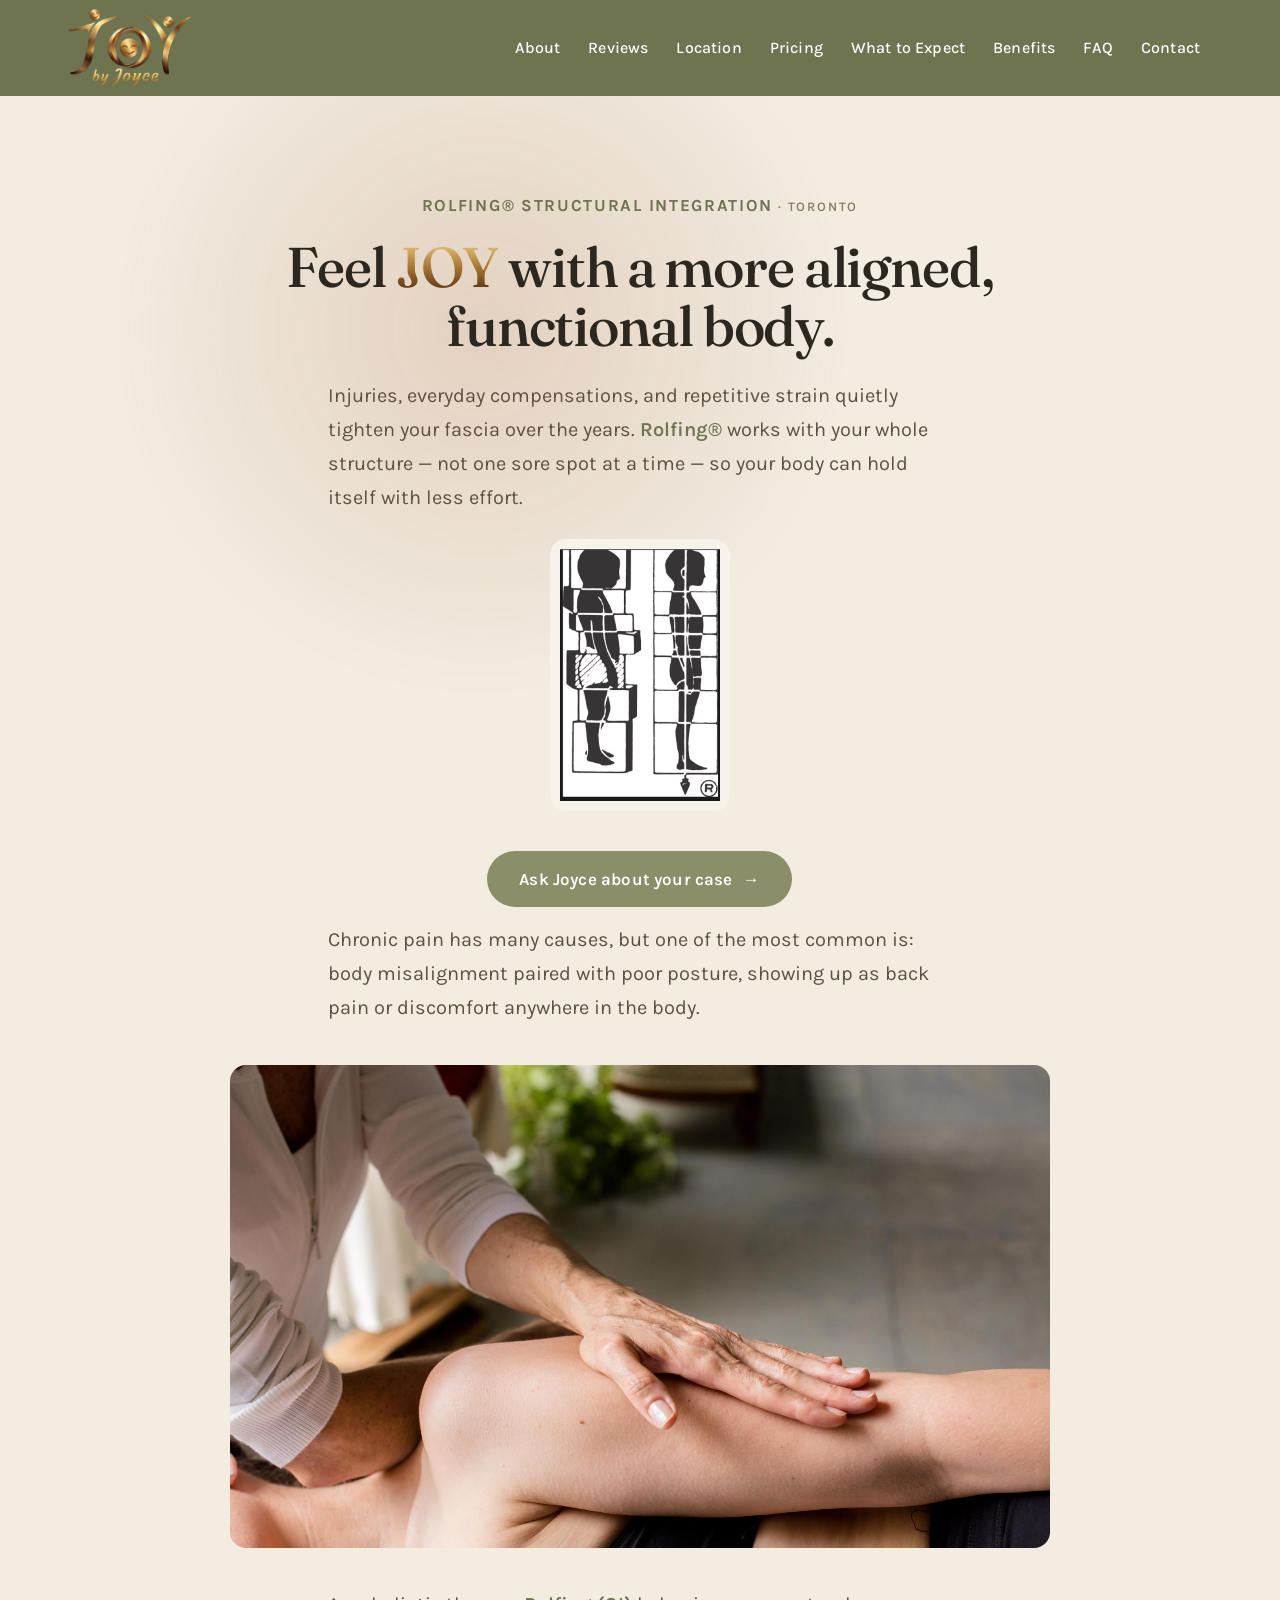
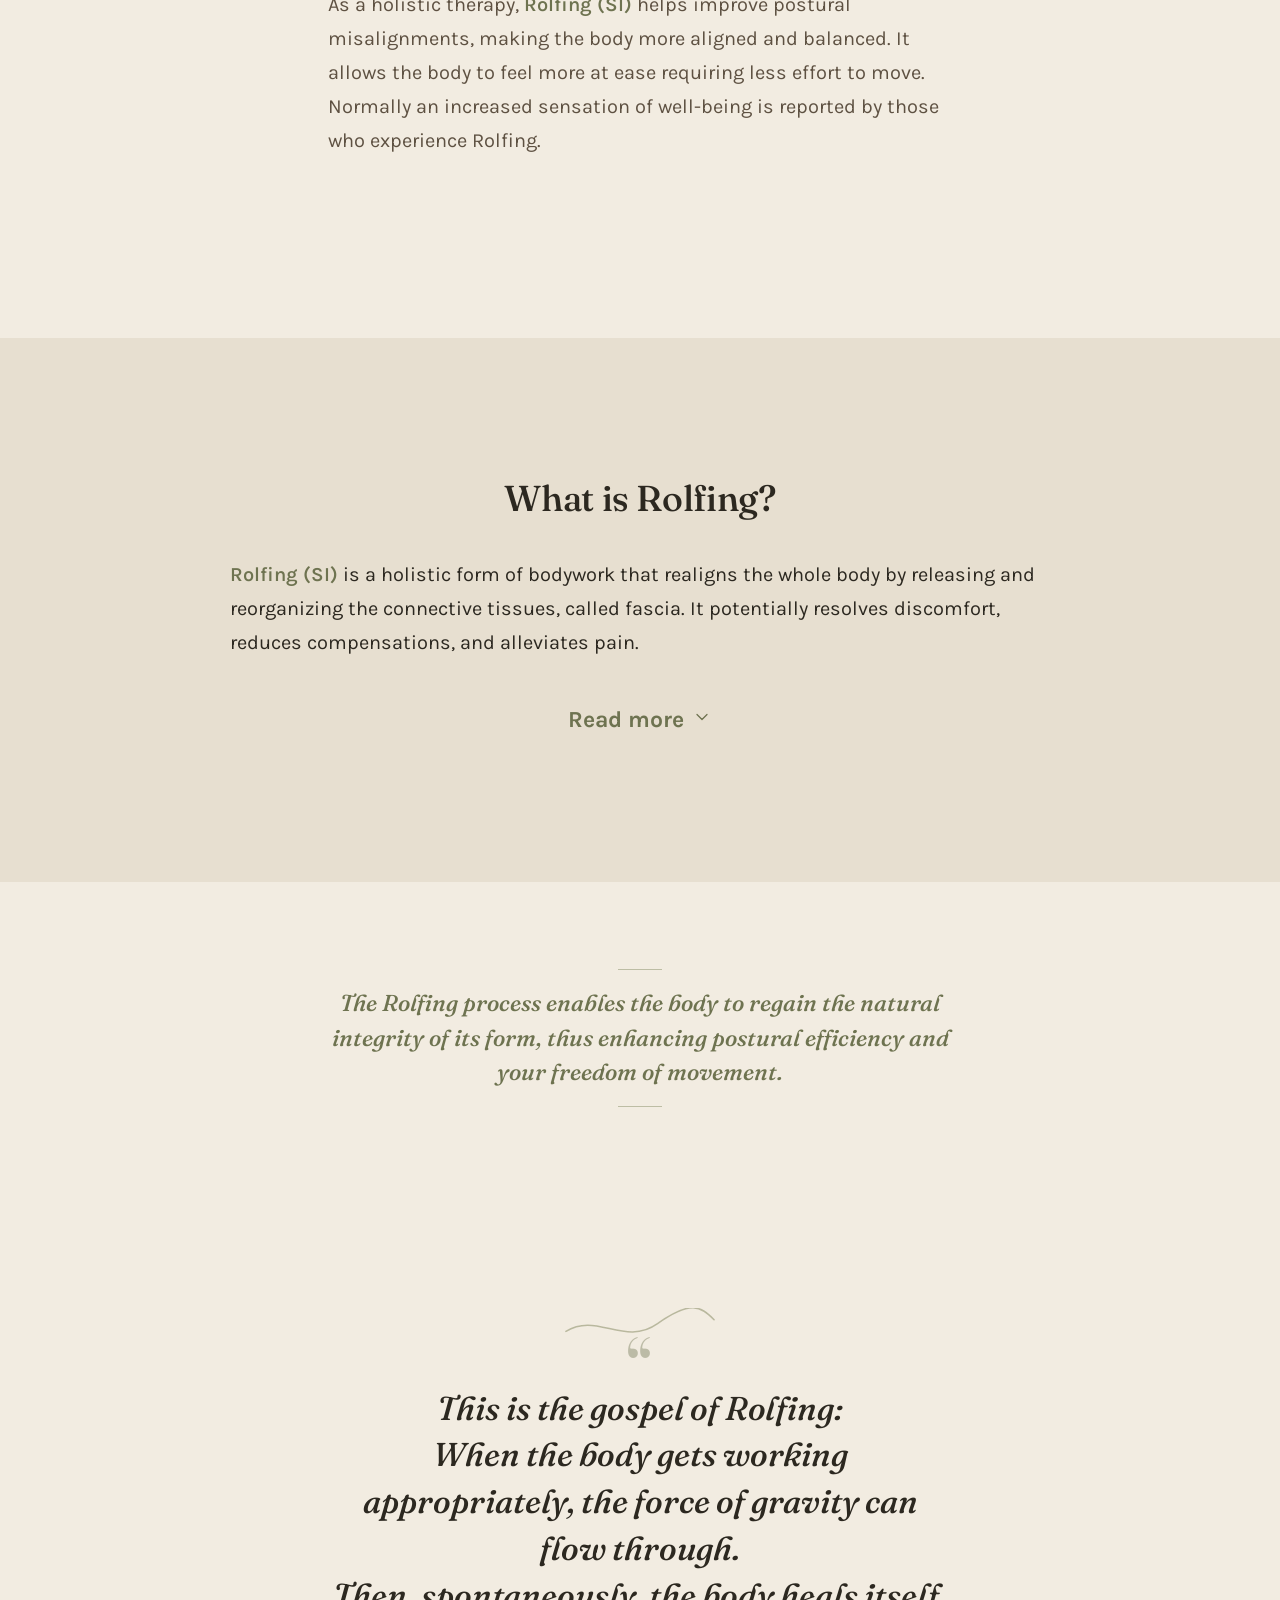
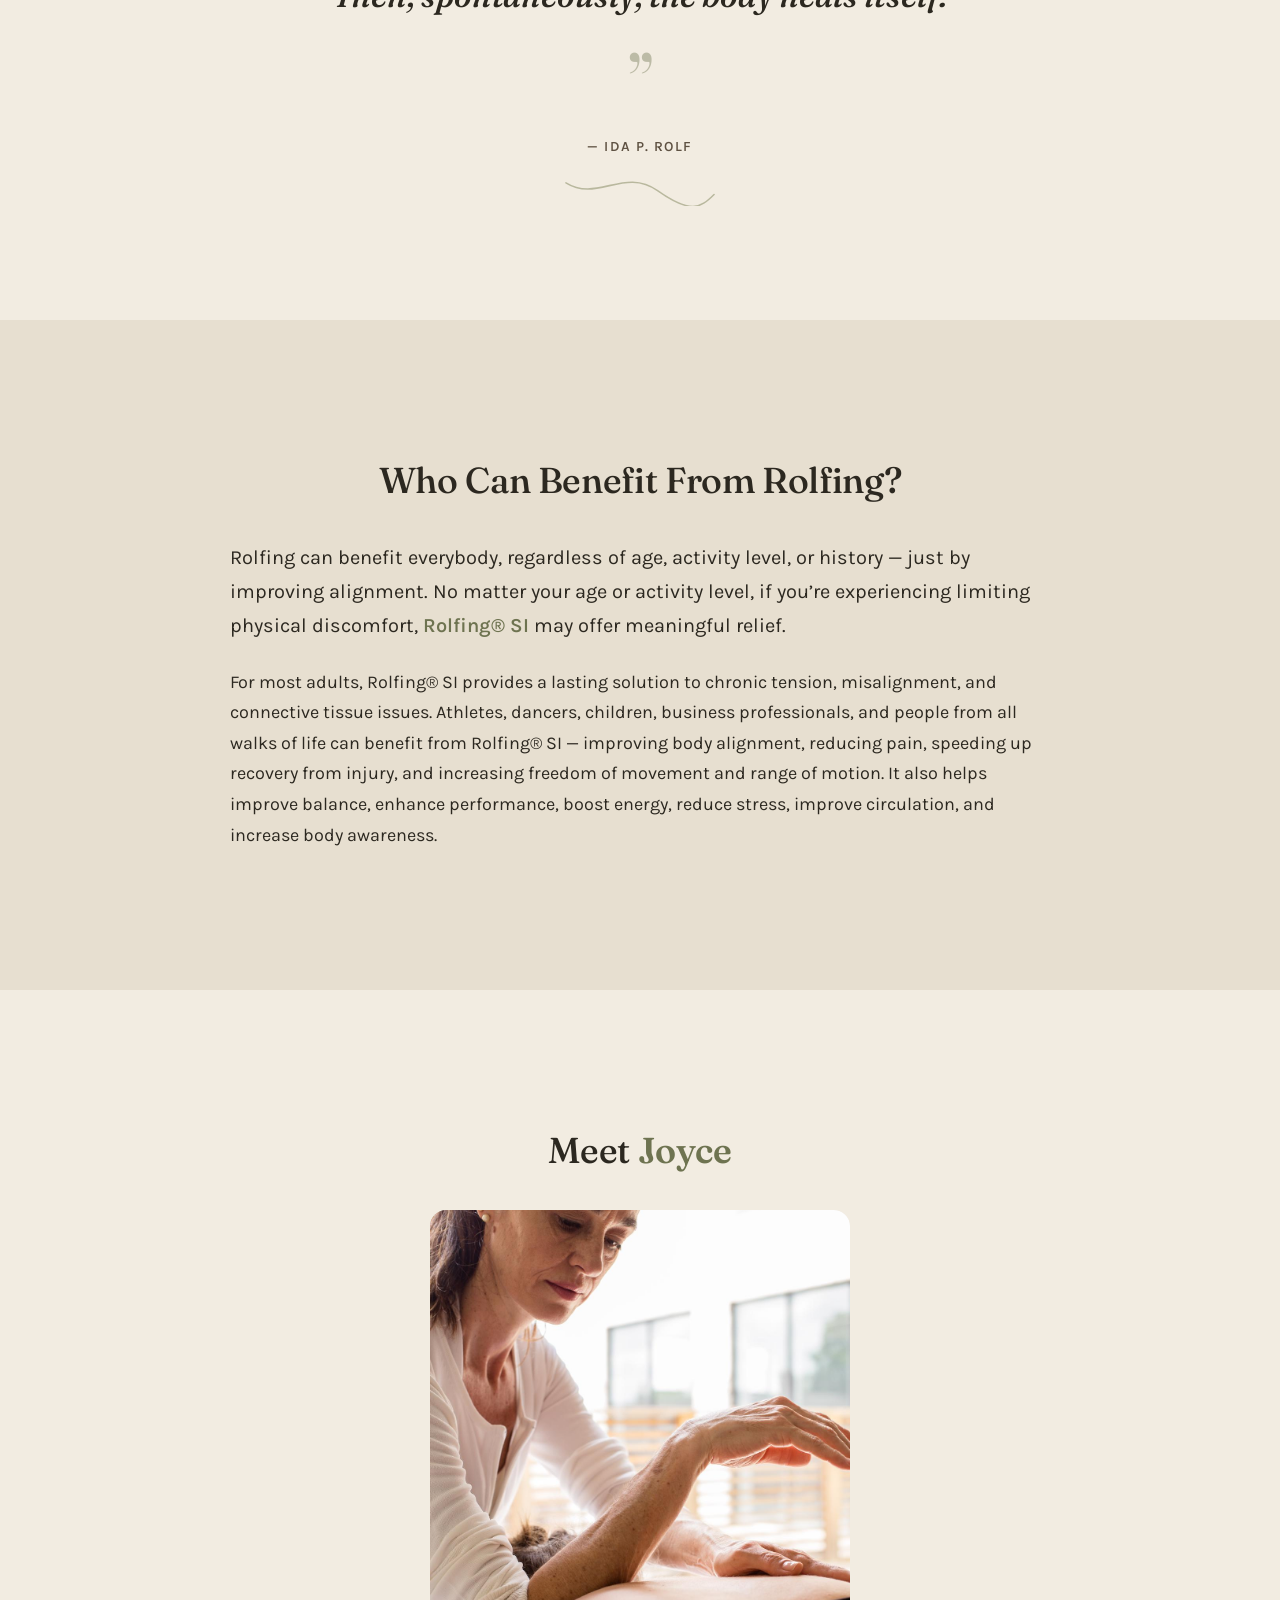
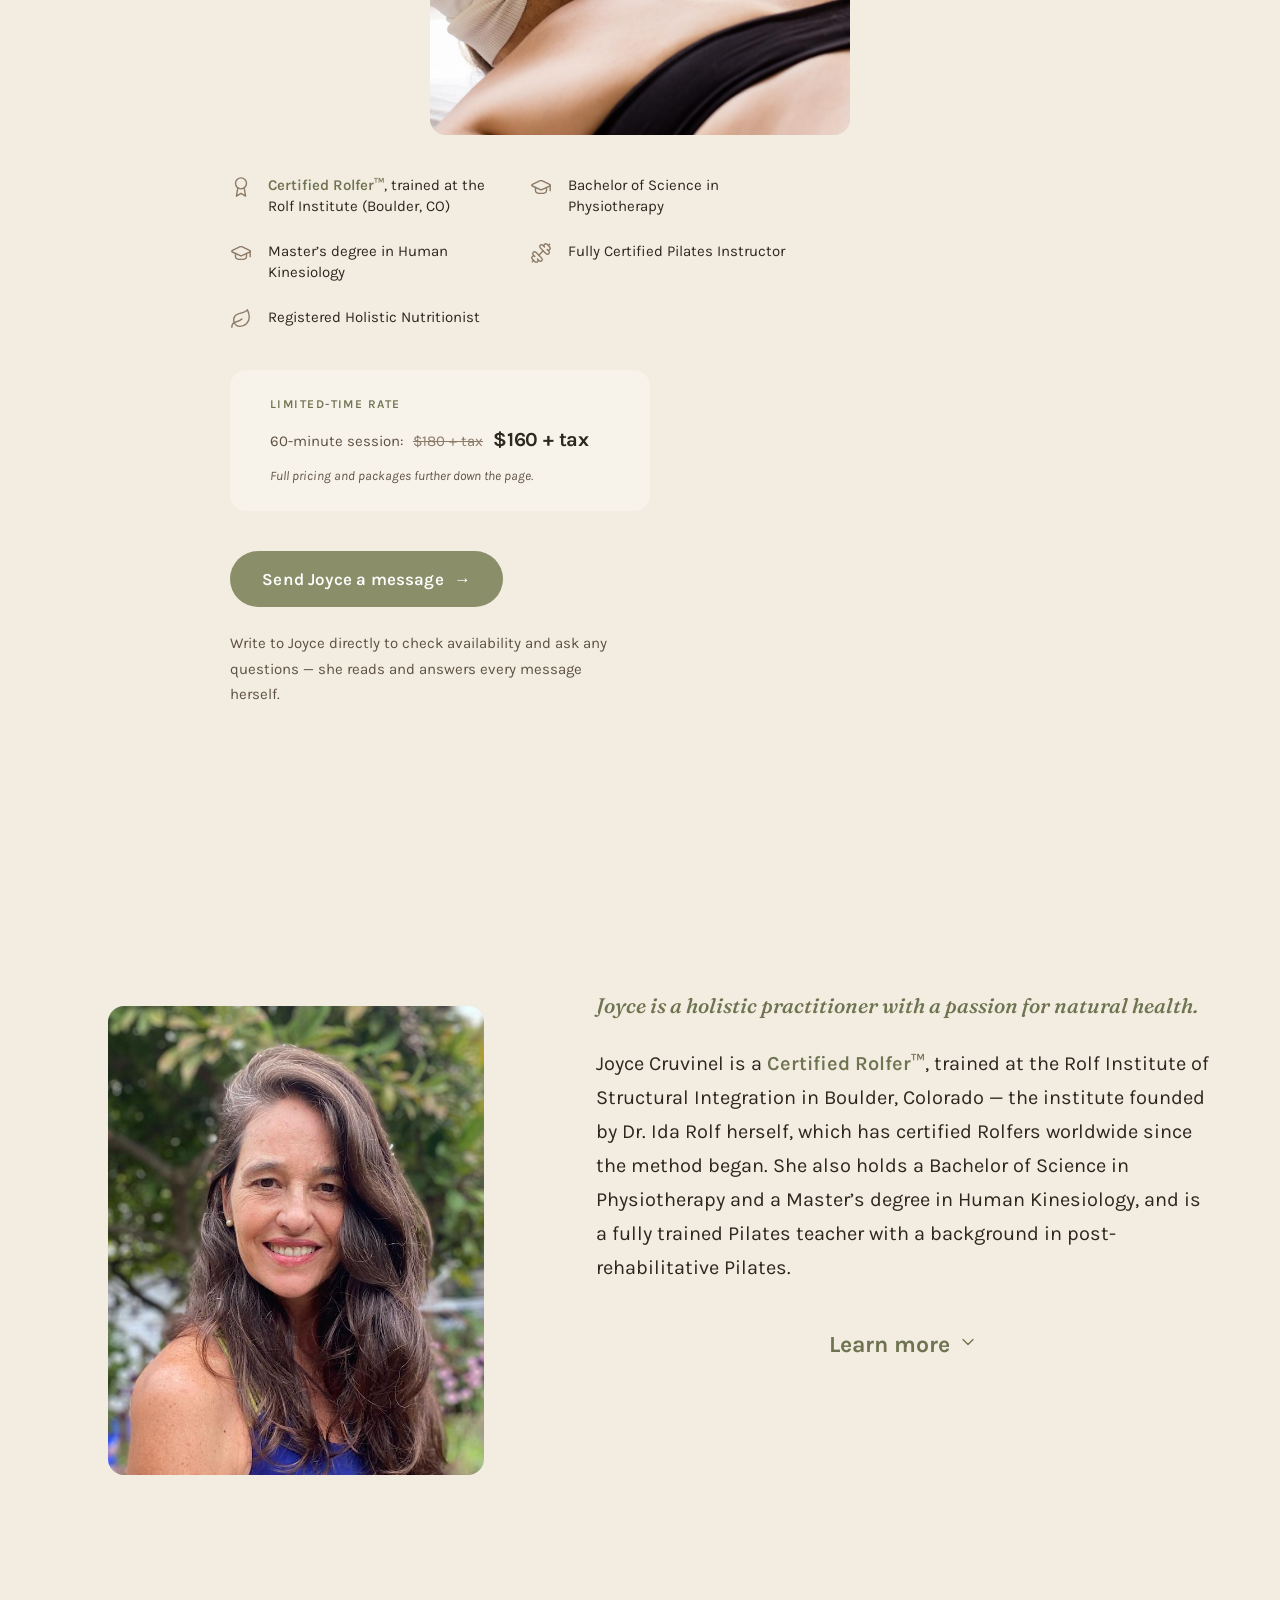
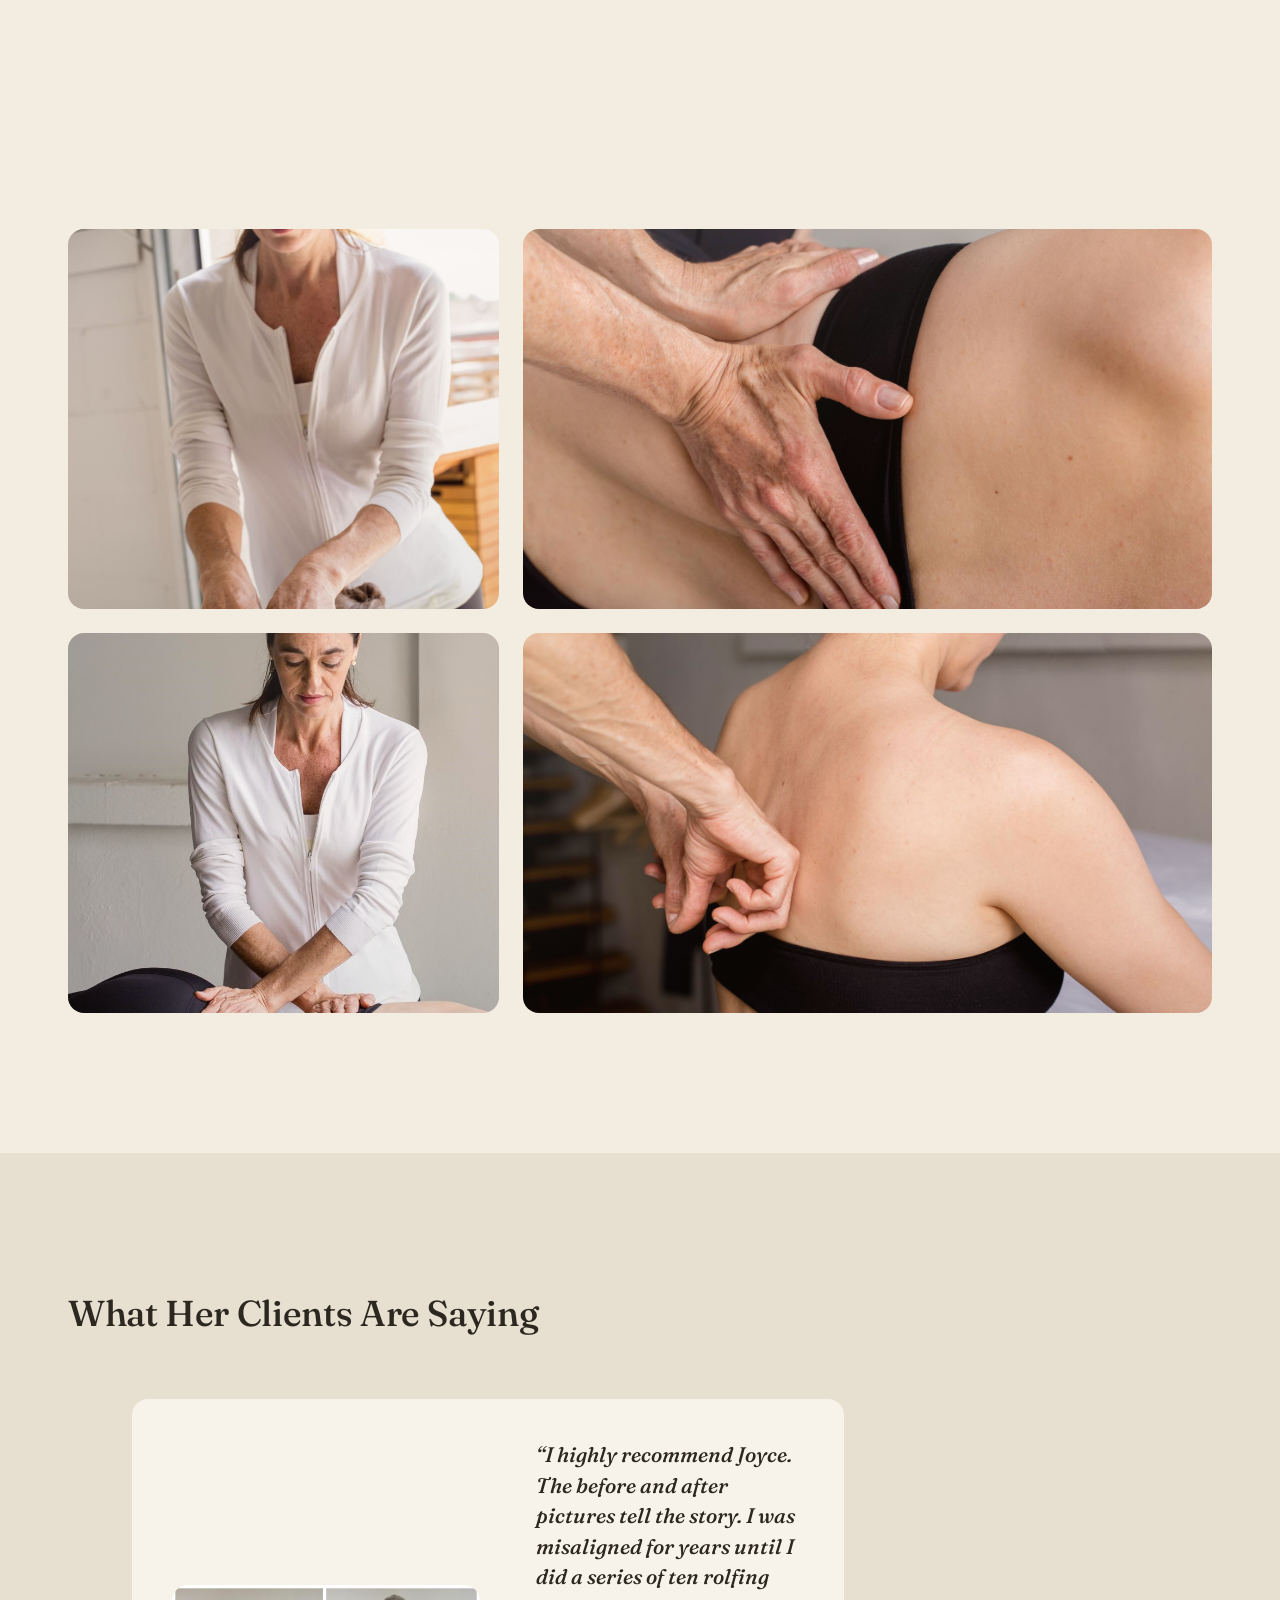
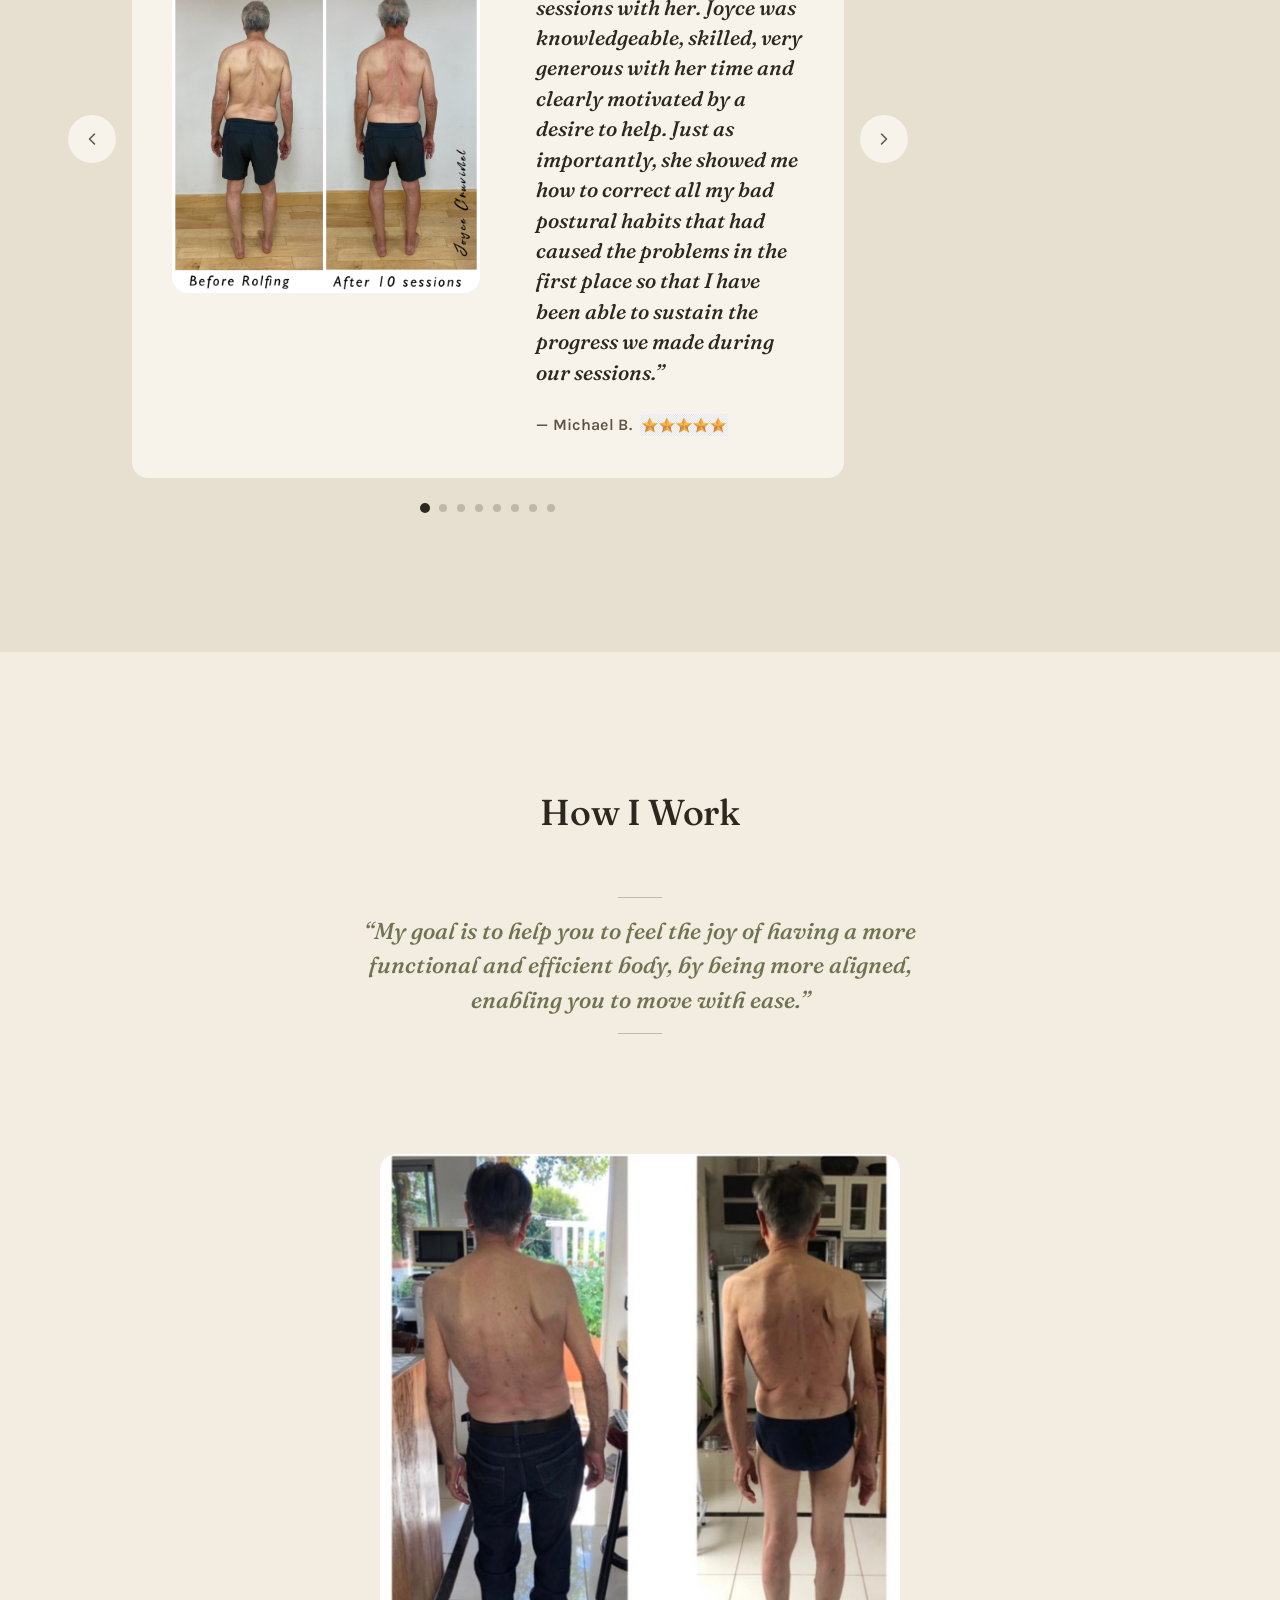
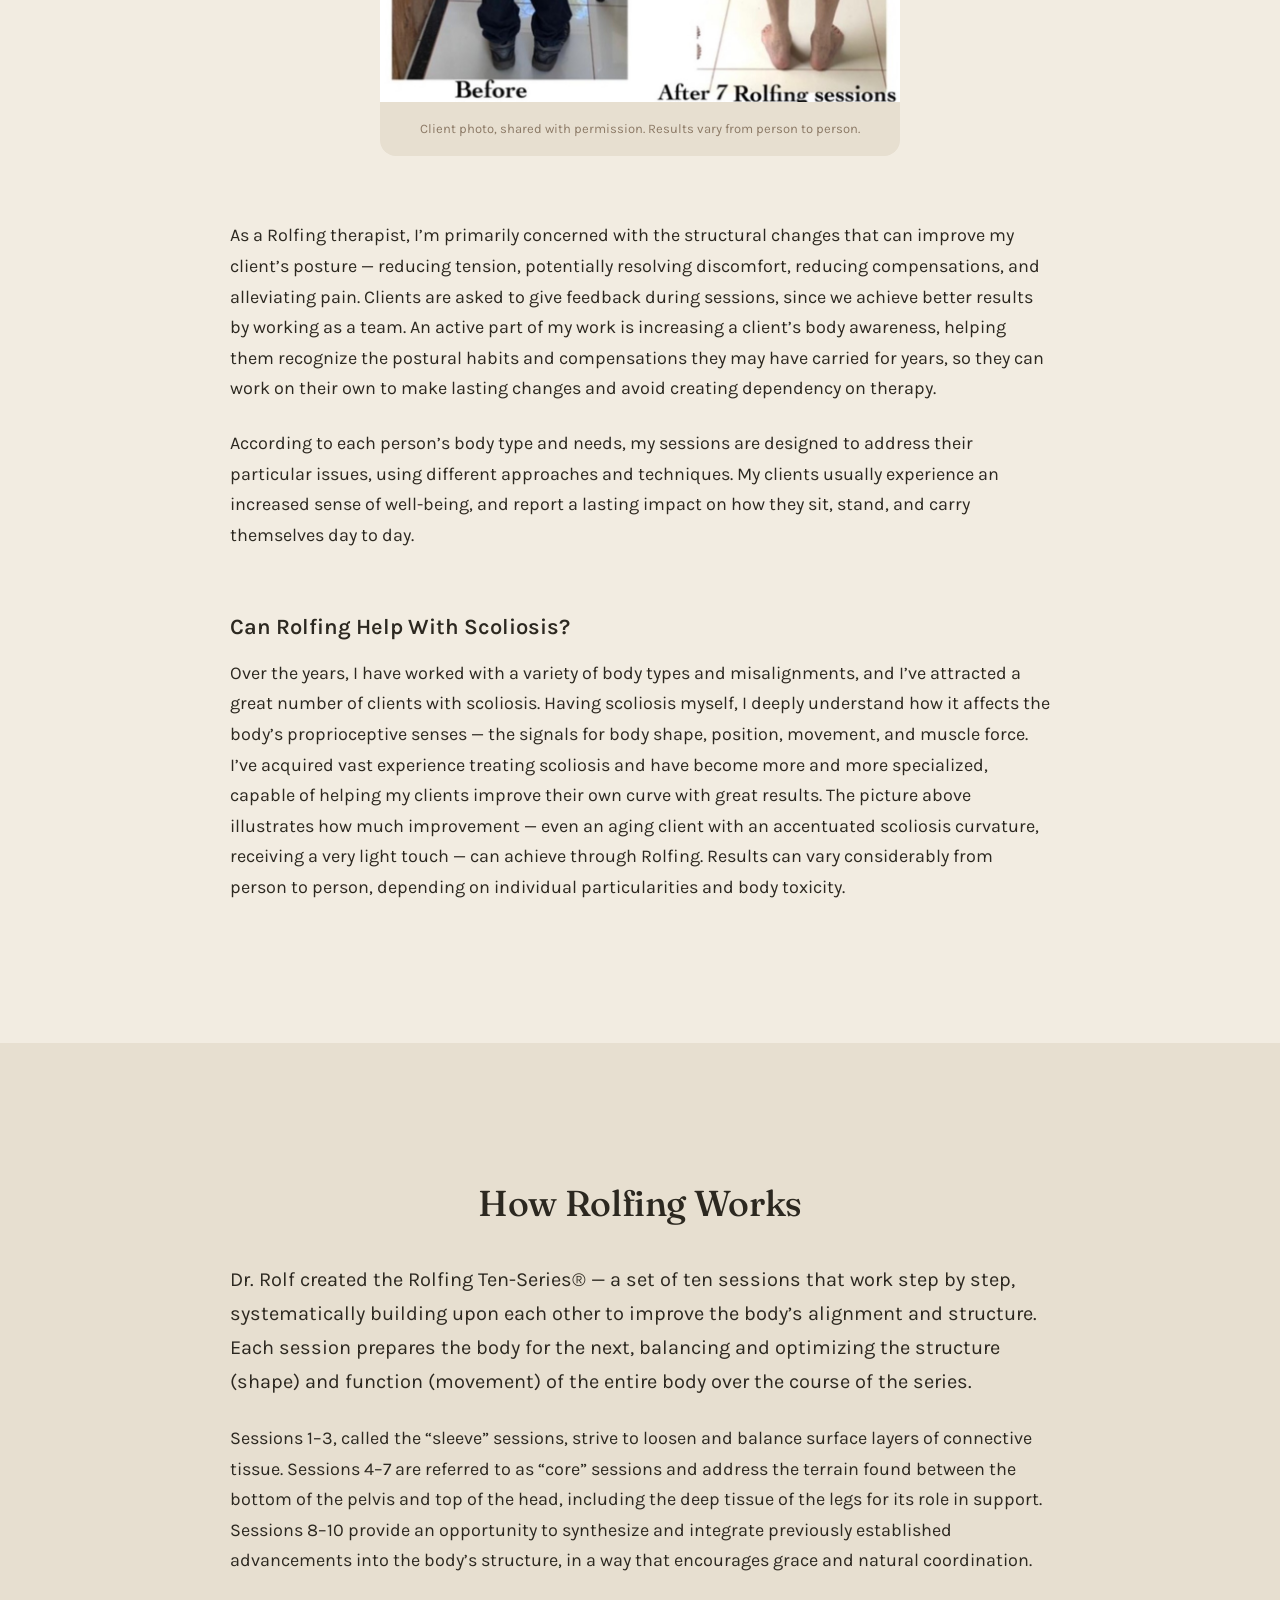
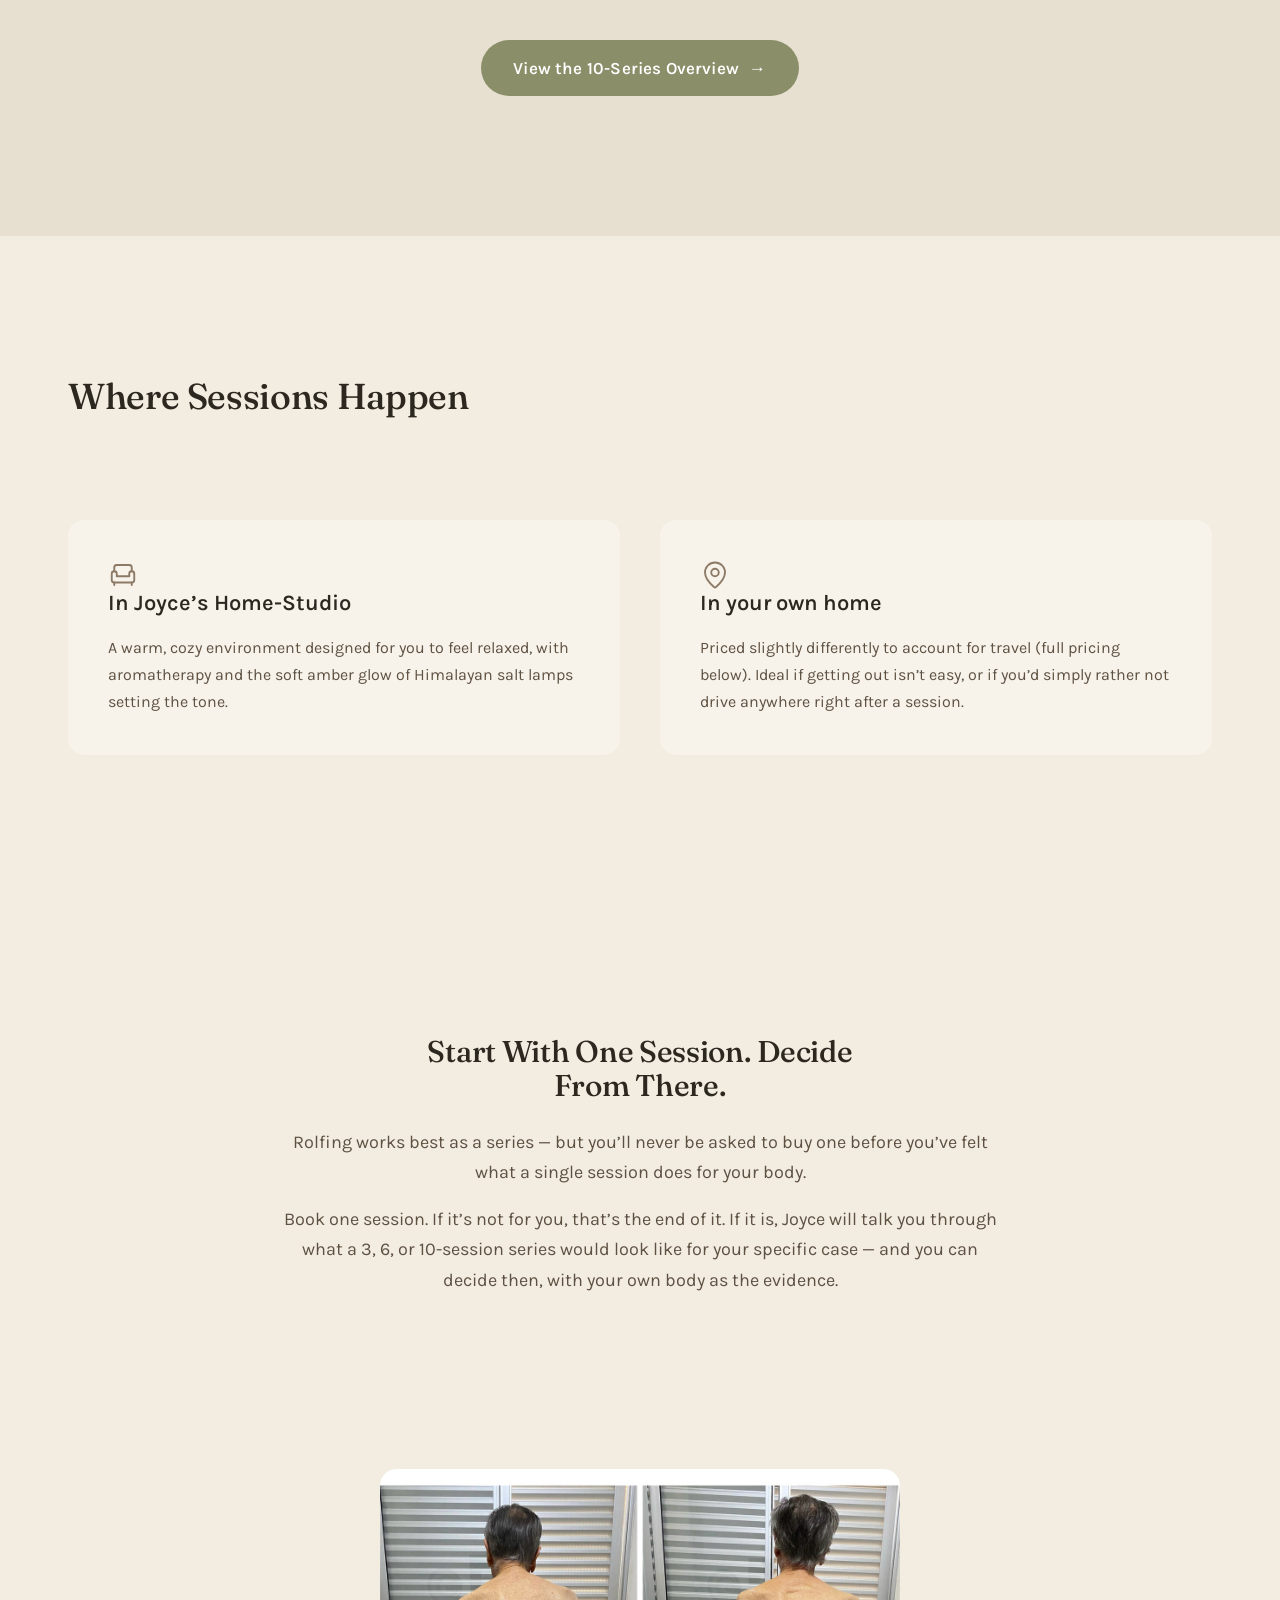
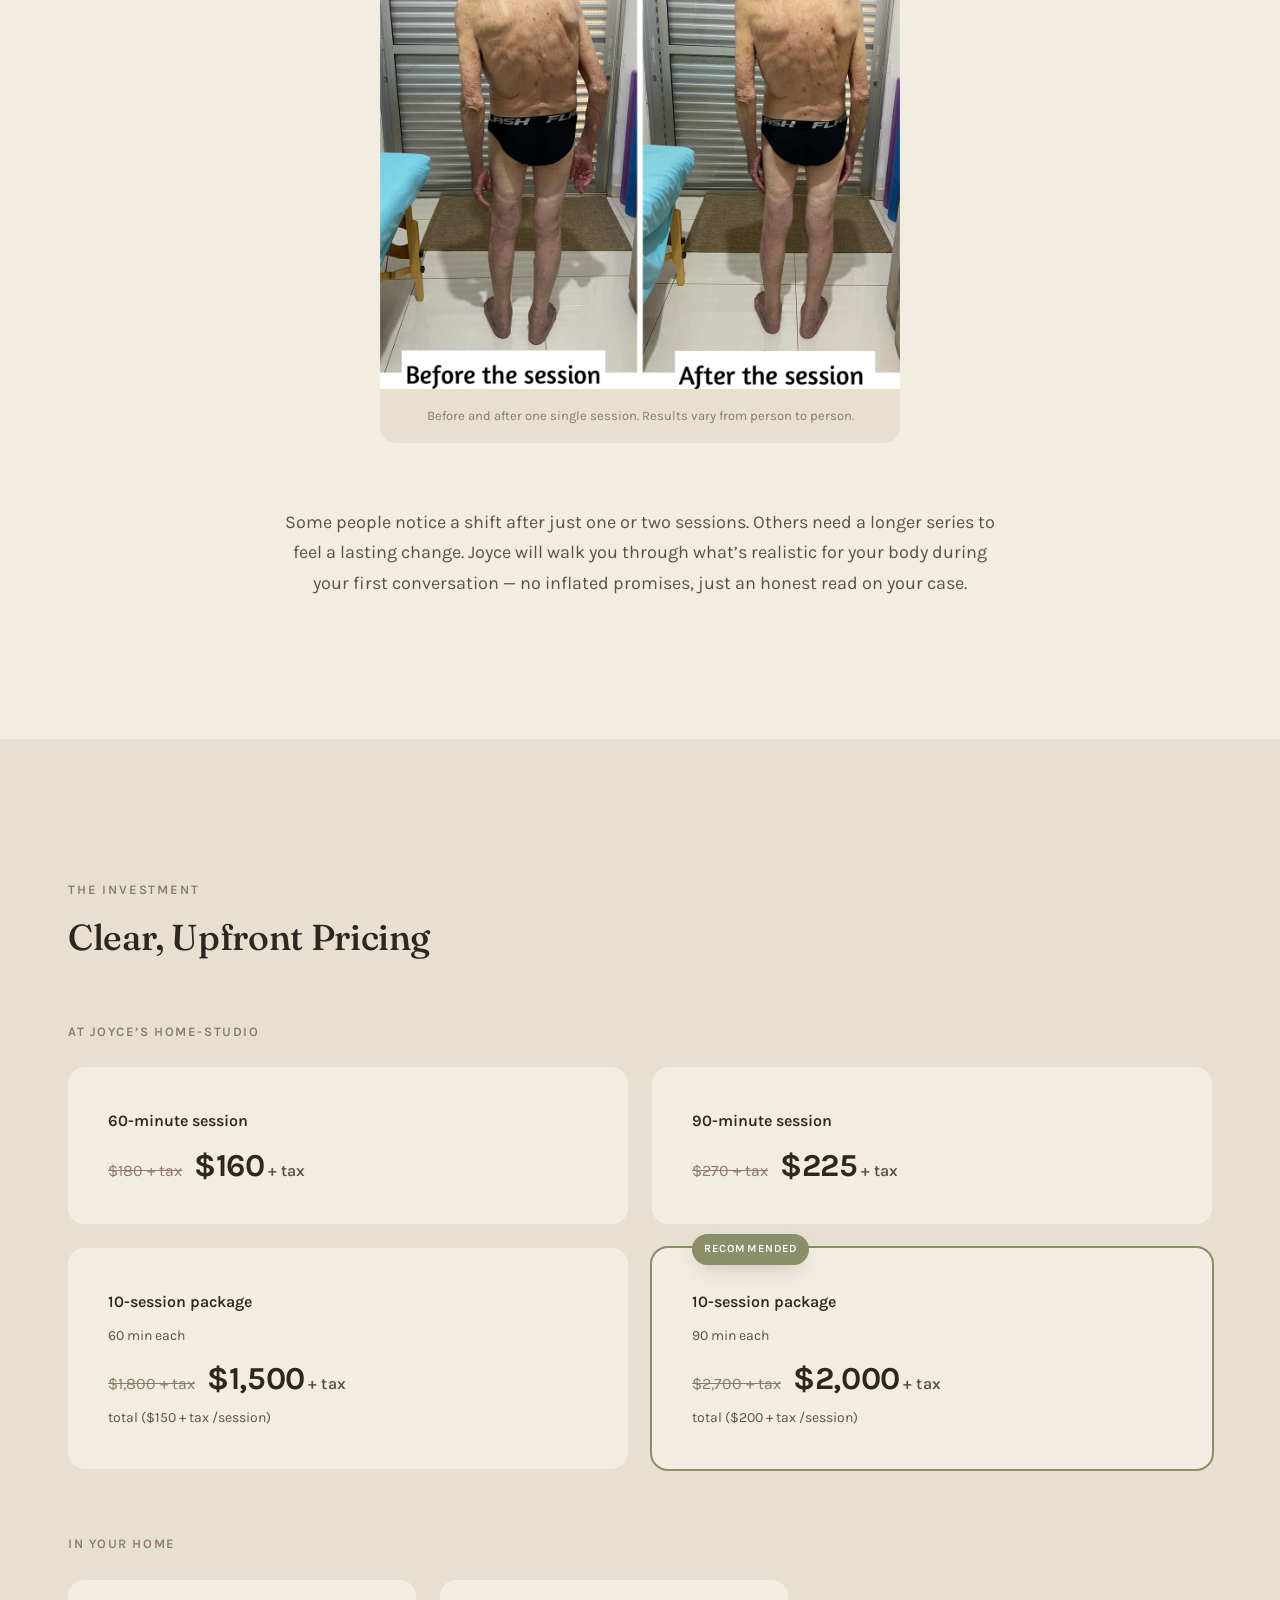
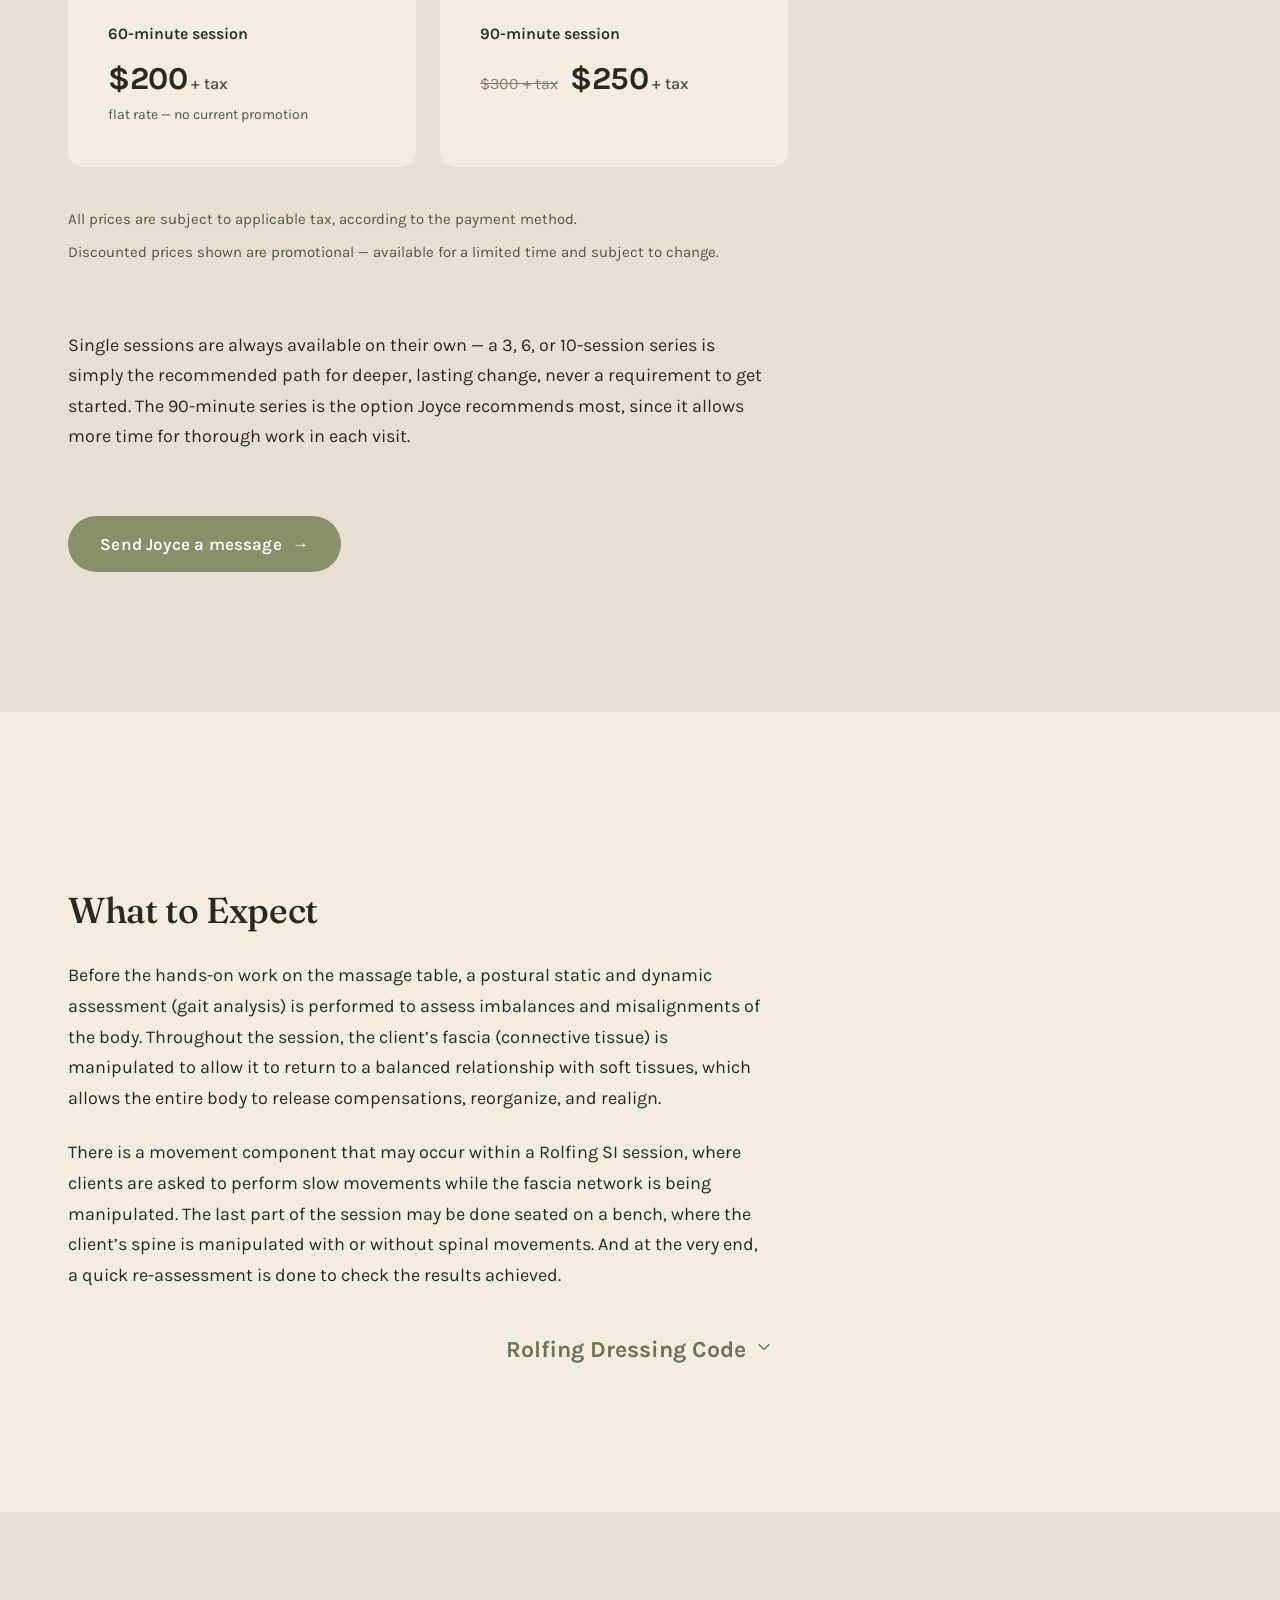
==== index.html @ f1c0d4d0 "Amplia largura de leitura no desktop e ajusta domínio oficial - Aumenta --container (1140->1240px) e" ====
<!DOCTYPE html>
<html lang="en">
<head>
  <meta charset="UTF-8" />
  <meta name="viewport" content="width=device-width, initial-scale=1.0" />
  <title>Rolfing in Toronto | Whole-Body Relief for Chronic Tension &amp; Posture — Joyce Cruvinel, Certified Rolfer™</title>
  <meta name="description" content="Tried physio, massage, or chiropractic and the tension always comes back? Joyce Cruvinel, a Toronto-based Certified Rolfer™ with a background in physiotherapy and human kinesiology, offers a whole-body approach to chronic pain, posture, and tightness." />
  <link rel="canonical" href="https://joybyjoyce.com/" />

  <meta property="og:type" content="website" />
  <meta property="og:url" content="https://joybyjoyce.com/" />
  <meta property="og:title" content="Rolfing in Toronto — Joyce Cruvinel, Certified Rolfer™" />
  <meta property="og:description" content="A whole-body approach to chronic pain, tight shoulders, and poor posture — from a Toronto-based Certified Rolfer™." />
  <!-- URL absoluta: o WhatsApp/Facebook busca a imagem no ar, sem saber de que
       pagina veio, entao caminho relativo nao resolve. -->
  <meta property="og:image" content="https://joybyjoyce.com/assets/img/og-cover.jpg" />
  <meta property="og:image:width" content="1200" />
  <meta property="og:image:height" content="630" />
  <meta property="og:image:alt" content="Joyce Cruvinel, Certified Rolfer in Toronto, beside the Joy by Joyce logo." />
  <meta name="theme-color" content="#6E7350" />
  <link rel="icon" href="assets/img/favicon.ico" sizes="any" />
  <link rel="icon" type="image/png" sizes="32x32" href="assets/img/favicon/favicon-32x32.png" />
  <link rel="icon" type="image/png" sizes="16x16" href="assets/img/favicon/favicon-16x16.png" />
  <link rel="apple-touch-icon" sizes="180x180" href="assets/img/favicon/apple-touch-icon.png" />

  <link rel="preconnect" href="https://fonts.googleapis.com" />
  <link rel="preconnect" href="https://fonts.gstatic.com" crossorigin />
  <link href="https://fonts.googleapis.com/css2?family=Fraunces:ital,opsz,wght@0,9..144,400;0,9..144,500;0,9..144,600;1,9..144,400;1,9..144,500&family=Karla:ital,wght@0,400;0,500;0,600;1,400;1,500&display=swap" rel="stylesheet" />
  <link rel="stylesheet" href="css/styles.css" />
</head>
<body>
  <a class="skip-link" href="#hero">Skip to content</a>

  <!-- ===================================================================
       SITE HEADER — sticky, light sand, glass effect on scroll + section menu
       =================================================================== -->
  <header class="site-header" id="siteHeader">
    <div class="container header-inner">
      <!-- No mobile cada slot ocupa metade da barra (ver .header-slot no CSS);
           no desktop os slots viram display:contents e somem do layout. -->
      <div class="header-slot header-slot--brand">
        <a class="brand" href="#hero" aria-label="Joy by Joyce — Healthier Choices — back to top">
          <img class="brand-logo" src="assets/img/logo-joyce.png"
               alt="Joy by Joyce — Healthier Choices"
               width="557" height="350" />
        </a>
      </div>

      <div class="header-slot header-slot--nav">
        <button class="nav-toggle" id="navToggle" type="button"
                aria-label="Open menu" aria-expanded="false" aria-controls="primaryNav">
          <span class="nav-toggle__bars" aria-hidden="true"><span></span><span></span><span></span></span>
        </button>
      </div>

      <nav class="site-nav" id="primaryNav" aria-label="Primary">
        <ul class="site-nav__list">
          <li><a class="site-nav__link" href="#about">About</a></li>
          <li><a class="site-nav__link" href="#testimonials">Reviews</a></li>
          <li><a class="site-nav__link" href="#location">Location</a></li>
          <li><a class="site-nav__link" href="#pricing">Pricing</a></li>
          <li><a class="site-nav__link" href="#session">What to Expect</a></li>
          <li><a class="site-nav__link" href="#benefits">Benefits</a></li>
          <li><a class="site-nav__link" href="#faq">FAQ</a></li>
          <li><a class="site-nav__link" href="#contact">Contact</a></li>
        </ul>
      </nav>
    </div>
  </header>
  <div class="nav-scrim" id="navScrim" hidden></div>

  <main>
  <!-- ===================================================================
       1. HERO
       =================================================================== -->
  <section class="hero" id="hero">
    <div class="hero__glow" aria-hidden="true"></div>
    <div class="container">
      <div class="hero__grid">
        <div class="hero__content">
          <p class="eyebrow"><span class="eyebrow__kw">Rolfing® Structural Integration</span> · Toronto</p>

          <h1 class="hero__title">Feel <span class="hero__title-gold">JOY</span> with a more aligned, functional body.</h1>

          <p class="hero__subtitle hero__subtitle--tight">Injuries, everyday compensations, and repetitive strain quietly tighten your fascia over the years. <span class="kw">Rolfing®</span> works with your whole structure &mdash; not one sore spot at a time &mdash; so your body can hold itself with less effort.</p>

          <!-- Diagrama postural — bloco centralizado logo abaixo do primeiro
               parágrafo, em todas as larguras (antes havia uma segunda cópia
               numa coluna à direita, só no desktop; a hero virou coluna única
               centrada e essa coluna deixou de existir). -->
          <figure class="hero__diagram-figure hero__title-diagram">
            <img src="assets/img/posture-alignment-diagram.png"
                 alt="Diagram comparing a body unevenly supported by mismatched, tilted blocks to one aligned along a single straight vertical line — illustrating the postural realignment Rolfing works toward."
                 width="493" height="780" />
          </figure>

          <div class="hero__cta-row">
            <a class="btn" href="#contact">
              Ask Joyce about your case
              <span class="btn__arrow" aria-hidden="true">→</span>
            </a>
          </div>

          <p class="hero__subtitle">Chronic pain has many causes, but one of the most common is: body misalignment paired with poor posture, showing up as back pain or discomfort anywhere in the body.</p>

          <!-- Foto que agora abre o bloco final da hero, acima do último parágrafo -->
          <div class="hero-photo reveal reveal--right">
            <figure class="hero-photo__frame">
              <img src="assets/img/session-hands-leg.jpg"
                   alt="Joyce&rsquo;s hands working a client&rsquo;s leg during a session."
                   width="1600" height="1066" />
            </figure>
          </div>

          <p class="hero__subtitle">As a holistic therapy, <span class="kw">Rolfing (SI)</span> helps improve postural misalignments, making the body more aligned and balanced. It allows the body to feel more at ease requiring less effort to move. Normally an increased sensation of well-being is reported by those who experience Rolfing.</p>
        </div>
      </div>
    </div>
  </section>

    <!-- ===================================================================
         2. WHAT IS ROLFING
         =================================================================== -->
    <section class="section section--mist" id="what-is-rolfing" aria-labelledby="rolfing-title">
      <div class="container">
        <div class="rolfing-explainer">
          <h2 class="section-title reveal" id="rolfing-title">What is Rolfing?</h2>

          <p class="lead reveal"><span class="kw">Rolfing (SI)</span> is a holistic form of bodywork that realigns the whole body
by releasing and reorganizing the connective tissues, called fascia. It potentially resolves discomfort, reduces compensations, and alleviates pain.</p>

          <details class="explainer-more reveal">
            <summary>Read more <span class="chev" aria-hidden="true"><svg viewBox="0 0 24 24" width="20" height="20" fill="none" stroke="currentColor" stroke-width="1.5" stroke-linecap="round" stroke-linejoin="round"><path d="m6 9 6 6 6-6"/></svg></span></summary>
            <div class="explainer-more__body">
              <p>A hands-on therapeutic method that addresses the whole body&rsquo;s fascial network. Fascia is the tissue that surrounds your whole body, from every muscle, to your heart and lungs, encasing joints and influencing the nervous system.</p>

              <p>Instead of focusing on symptoms, Rolfing focuses on the causes by organizing and improving the function of the whole body. It has a unique approach of working the relationships of the body, such as how the feet influence the hips or how the pelvis position affects the shoulders.</p>

              <p>The Rolfer therapist uses different strategies, like movement and mild pressure to release the fascial network and restore balance and structural alignment in the body.</p>
            </div>
          </details>
        </div>
      </div>
    </section>

    <!-- ===================================================================
         2.4 KEY QUOTE — light-touch, not the ornate Ida Rolf treatment below
         =================================================================== -->
    <section class="section section--canvas key-quote-section" aria-label="What Rolfing does for the body">
      <div class="container">
        <p class="key-quote reveal">The Rolfing process enables the body to regain the natural integrity of its form, thus enhancing postural efficiency and your freedom of movement.</p>
      </div>
    </section>

    <!-- ===================================================================
         2.5 IDA ROLF QUOTE
         =================================================================== -->
    <section class="section section--canvas rolf-quote-section" aria-label="A word from Dr. Ida P. Rolf, founder of the Rolfing method">
      <div class="container">
        <figure class="rolf-quote reveal">
          <svg class="rolf-quote__flourish rolf-quote__flourish--top" viewBox="0 0 160 32" aria-hidden="true">
            <path d="M4 24 C 36 4, 64 40, 98 16 S 142 -2, 156 12" />
          </svg>

          <span class="rolf-quote__mark rolf-quote__mark--open" aria-hidden="true">&ldquo;</span>

          <blockquote class="rolf-quote__text">
            <p>This is the gospel of Rolfing:<br />
            When the body gets working appropriately, the force of gravity can flow through.<br />
            Then, spontaneously, the body heals itself.</p>
          </blockquote>

          <span class="rolf-quote__mark rolf-quote__mark--close" aria-hidden="true">&rdquo;</span>

          <figcaption class="rolf-quote__cite">Ida P. Rolf</figcaption>

          <svg class="rolf-quote__flourish rolf-quote__flourish--bottom" viewBox="0 0 160 32" aria-hidden="true">
            <path d="M4 8 C 36 28, 64 -8, 98 16 S 142 34, 156 20" />
          </svg>
        </figure>
      </div>
    </section>

    <!-- ===================================================================
         2.55 WHO CAN BENEFIT FROM ROLFING
         =================================================================== -->
    <section class="section section--mist" id="who-benefits" aria-labelledby="who-benefits-title">
      <div class="container">
        <div class="rolfing-explainer">
          <h2 class="section-title reveal" id="who-benefits-title">Who Can Benefit From Rolfing?</h2>

          <p class="lead reveal">Rolfing can benefit everybody, regardless of age, activity level, or history &mdash; just by improving alignment. No matter your age or activity level, if you&rsquo;re experiencing limiting physical discomfort, <span class="kw">Rolfing® SI</span> may offer meaningful relief.</p>

          <p class="reveal">For most adults, Rolfing® SI provides a lasting solution to chronic tension, misalignment, and connective tissue issues. Athletes, dancers, children, business professionals, and people from all walks of life can benefit from Rolfing® SI &mdash; improving body alignment, reducing pain, speeding up recovery from injury, and increasing freedom of movement and range of motion. It also helps improve balance, enhance performance, boost energy, reduce stress, improve circulation, and increase body awareness.</p>
        </div>
      </div>
    </section>

    <!-- ===================================================================
         2.6 MEET JOYCE — teaser: foto, credenciais rápidas, oferta e CTA
         (conteúdo que antes vivia na hero; ver 1.5/1.6 acima)
         =================================================================== -->
    <section class="section section--canvas" id="about" aria-label="Meet Joyce — quick facts, pricing and contact">
      <div class="container">
        <div class="meet-teaser reveal">
          <h2 class="section-title meet-teaser__label">Meet <span class="kw">Joyce</span></h2>

          <figure class="hero__figure hero__intro-photo reveal reveal--right">
            <img src="assets/img/hero-joyce-certa.jpeg"
                 alt="Joyce Cruvinel, Certified Rolfer, working with a client during a Rolfing session in Toronto."
                 width="800" height="1000" loading="lazy" />
          </figure>

          <ul class="quick-facts" aria-label="Quick facts">
            <li class="quick-fact">
              <span class="quick-fact__icon" aria-hidden="true">
                <svg viewBox="0 0 24 24" fill="none" stroke="currentColor" stroke-width="1.5" stroke-linecap="round" stroke-linejoin="round"><circle cx="12" cy="8" r="6"/><path d="M15.477 12.89 17 22l-5-3-5 3 1.523-9.11"/></svg>
              </span>
              <span class="quick-fact__text"><span class="kw">Certified Rolfer™</span>, trained at the Rolf Institute (Boulder, CO)</span>
            </li>
            <li class="quick-fact">
              <span class="quick-fact__icon" aria-hidden="true">
                <svg viewBox="0 0 24 24" fill="none" stroke="currentColor" stroke-width="1.5" stroke-linecap="round" stroke-linejoin="round"><path d="M21.42 10.922a1 1 0 0 0-.019-1.838L12.83 5.18a2 2 0 0 0-1.66 0L2.6 9.08a1 1 0 0 0 0 1.832l8.57 3.908a2 2 0 0 0 1.66 0z"/><path d="M22 10v6"/><path d="M6 12.5V16a6 3 0 0 0 12 0v-3.5"/></svg>
              </span>
              <span class="quick-fact__text">Bachelor of Science in Physiotherapy</span>
            </li>
            <li class="quick-fact">
              <span class="quick-fact__icon" aria-hidden="true">
                <svg viewBox="0 0 24 24" fill="none" stroke="currentColor" stroke-width="1.5" stroke-linecap="round" stroke-linejoin="round"><path d="M21.42 10.922a1 1 0 0 0-.019-1.838L12.83 5.18a2 2 0 0 0-1.66 0L2.6 9.08a1 1 0 0 0 0 1.832l8.57 3.908a2 2 0 0 0 1.66 0z"/><path d="M22 10v6"/><path d="M6 12.5V16a6 3 0 0 0 12 0v-3.5"/></svg>
              </span>
              <span class="quick-fact__text">Master&rsquo;s degree in Human Kinesiology</span>
            </li>
            <li class="quick-fact">
              <span class="quick-fact__icon" aria-hidden="true">
                <svg viewBox="0 0 24 24" fill="none" stroke="currentColor" stroke-width="1.5" stroke-linecap="round" stroke-linejoin="round"><path d="M17.596 12.768a2 2 0 1 0 2.829-2.829l-1.768-1.767a2 2 0 0 0 2.828-2.829l-2.828-2.828a2 2 0 0 0-2.829 2.828l-1.767-1.768a2 2 0 1 0-2.829 2.829z"/><path d="m2.5 21.5 1.4-1.4"/><path d="m20.1 3.9 1.4-1.4"/><path d="M5.343 21.485a2 2 0 1 0 2.829-2.828l1.767 1.768a2 2 0 1 0 2.829-2.829l-6.364-6.364a2 2 0 1 0-2.829 2.829l1.768 1.767a2 2 0 0 0-2.828 2.829z"/><path d="m9.6 14.4 4.8-4.8"/></svg>
              </span>
              <span class="quick-fact__text">Fully Certified Pilates Instructor</span>
            </li>
            <li class="quick-fact">
              <span class="quick-fact__icon" aria-hidden="true">
                <svg viewBox="0 0 24 24" fill="none" stroke="currentColor" stroke-width="1.5" stroke-linecap="round" stroke-linejoin="round"><path d="M11 20A7 7 0 0 1 9.8 6.1C15.5 5 17 4.48 19 2c1 2 2 4.18 2 8 0 5.5-4.78 10-10 10Z"/><path d="M2 21c0-3 1.85-5.36 5.08-6C9.5 14.52 12 13 13 12"/></svg>
              </span>
              <span class="quick-fact__text">Registered Holistic Nutritionist</span>
            </li>
          </ul>

          <div class="offer">
            <p class="offer__label">Limited-time rate</p>
            <p class="offer__price">
              <span class="offer__session">60-minute session:</span>
              <s class="offer__was">$180 + tax</s>
              <span class="offer__now">$160 + tax</span>
            </p>
            <p class="offer__note">Full pricing and packages further down the page.</p>
          </div>

          <div class="hero__cta-row">
            <a class="btn" href="#contact">
              Send Joyce a message
              <span class="btn__arrow" aria-hidden="true">→</span>
            </a>
          </div>
          <p class="microcopy">Write to Joyce directly to check availability and ask any questions — she reads and answers every message herself.</p>
        </div>
      </div>
    </section>

    <!-- ===================================================================
         3. MEET JOYCE
         =================================================================== -->
    <section class="section section--canvas" id="about-bio" aria-labelledby="meet-title">
      <div class="container">
        <div class="meet__grid">
          <figure class="meet__figure reveal reveal--right">
            <img src="assets/img/joyce-outdoor.jpg"
                 alt="Portrait of Joyce Cruvinel, Certified Rolfer based in Toronto, smiling outdoors."
                 width="810" height="838" loading="lazy" />
          </figure>
          <div class="meet__body">
            <h2 class="about-quote reveal" id="meet-title">Joyce is a holistic practitioner with a passion for natural health.</h2>
            <p class="lead reveal" style="margin-top:var(--space-md);">Joyce Cruvinel is a <span class="kw">Certified Rolfer™</span>, trained at the Rolf Institute of Structural Integration in Boulder, Colorado — the institute founded by Dr. Ida Rolf herself, which has certified Rolfers worldwide since the method began. She also holds a Bachelor of Science in Physiotherapy and a Master&rsquo;s degree in Human Kinesiology, and is a fully trained Pilates teacher with a background in post-rehabilitative Pilates.</p>

            <details class="explainer-more reveal">
              <summary>Learn more <span class="chev" aria-hidden="true"><svg viewBox="0 0 24 24" width="20" height="20" fill="none" stroke="currentColor" stroke-width="1.5" stroke-linecap="round" stroke-linejoin="round"><path d="m6 9 6 6 6-6"/></svg></span></summary>
              <div class="explainer-more__body">
                <p>Joyce started her fitness journey at 8 years old with Classical Ballet, and by 17 was already teaching dance to kids and teenagers herself.</p>
                <p>Her initial studies in Brazil were in Physical Education and as a Technician-Dancer, followed by a bachelor&rsquo;s degree in Physiotherapy. She continued her path in Montreal with a Master&rsquo;s Degree in Human Kinesiology, concentration in Ergonomics, where movement and postural analysis were at the core of her training.</p>
                <p>Searching for improvements on her own posture and to overcome her injuries, Joyce discovered the benefits of Pilates. She became a fully certified Stott Pilates Instructor in Toronto and started teaching Pilates in 2008 — acquiring a vast amount of experience with post-rehab Pilates, working in physiotherapy clinics, gyms, and Pilates studios.</p>
                <p>Joyce continued exploring a variety of movement and manual therapy forms, and later discovered Rolfing® Structural Integration. Having personally experienced its benefits &mdash; resolving her own misalignments, reducing chronic pain, and facilitating ease of movement &mdash; she became a Certified Rolfer™ at the Rolf Institute of Structural Integration in Boulder, CO, in 2015.</p>
                <p>Joyce has since applied Rolfing Structural Integration to help her clients improve their posture, systematically optimize the structure and function of their bodies, and reduce tension and chronic pain.</p>
                <p>Over the years, Joyce has experienced the benefits of combining Rolfing with Pilates to strengthen the body, helping her clients maintain greater effectiveness and hold the benefits of Rolfing for longer.</p>
                <p>Joyce also trained extensively with French Osteopath Guy Voyer and became a Yoga Siromani through the Yoga Teacher Training at the Sivananda Yoga Farm in California. She maintains a regular Yoga and Pilates practice, with daily meditation, breathwork, and asanas.</p>
                <p>Besides healing herself physically &mdash; getting stronger with Pilates, more flexible with Yoga, and more aligned with Rolfing &mdash; Joyce has also experienced the benefits of detoxifying her body to heal from the inside out. She experienced firsthand how much harder it is for a toxic body to heal. Born and raised in Brazil on a standard diet heavy in animal protein, dairy, sugar, and flour, her body was inflamed and she suffered from allergies as a young child. Over-prescribed antibiotics further damaged her immune system and gut, and she dealt with the consequences her whole adult life &mdash; intestinal issues, teeth weakness, gastritis, sinusitis, rhinitis, joint and chronic lower back pain, poor circulation, related injuries, and thyroid and uterine fibroid removal surgeries.</p>
                <p>That&rsquo;s what led her to nutrition. She found she could heal the aches and pains she&rsquo;d long suffered by changing her diet and detoxifying her body, including her joints and muscles &mdash; addressing hidden allergies, cleaning up her body, and strengthening her immune system. Experiencing how much better a toxin-free body responds to therapy and movement made it clear to her how important a healthy lifestyle really is.</p>
                <p>The results she experienced combining nutrition, Rolfing, Pilates, and Yoga were so life-changing that she decided to pursue the professional practice of all of these modalities, in order to help her clients achieve similar results.</p>
                <p>Outside work, Joyce enjoys new trainings and being in nature with her dog &mdash; hiking, cycling, swimming, and walking barefoot on the beach. She&rsquo;s also passionate about healthy cooking, especially making healthy desserts, as a form of relaxation and creative expression.</p>
              </div>
            </details>

            <details class="explainer-more reveal">
              <summary>Full Credentials <span class="chev" aria-hidden="true"><svg viewBox="0 0 24 24" width="20" height="20" fill="none" stroke="currentColor" stroke-width="1.5" stroke-linecap="round" stroke-linejoin="round"><path d="m6 9 6 6 6-6"/></svg></span></summary>
              <div class="explainer-more__body">
                <p class="price-group__title">Certifications</p>
                <div class="benefits">
                  <p class="benefit">Certified Rolfer™, The Rolf Institute of Structural Integration, Boulder, CO, USA</p>
                  <p class="benefit">Fully Certified as Stott Pilates Instructor, Stott Pilates International Center, Toronto</p>
                  <p class="benefit">Certified Sivananda Teacher of Yoga, Int&rsquo;l Sivananda Yoga Centre, Grass Valley, USA</p>
                  <p class="benefit">Registered Holistic Nutritionist, Canadian School of Natural Nutrition (CSNN), Toronto</p>
                  <p class="benefit">Certified Wolfe Non-Surgical Practitioner, Int&rsquo;l Training Institute of Health, Mexico</p>
                  <p class="benefit">Certified Hippocrates Health Educator, Hippocrates Wellness, West Palm Beach, USA</p>
                </div>

                <p class="price-group__title" style="margin-top:var(--space-lg);">Education</p>
                <div class="benefits">
                  <p class="benefit">Diploma of Technician-Dancer in a Corps de Ballet, Instituto Musical Ars Nova, Brazil</p>
                  <p class="benefit">Full Licentiate Degree in Physical Education, Faculdade de Educação Física de Batatais, Brazil</p>
                  <p class="benefit">Degree of Physiotherapist, Universidade de Ribeirão Preto, SP, Brazil</p>
                  <p class="benefit">DESSG, Graduate Diploma in Management, École des Hautes Études Commerciales, Montreal</p>
                  <p class="benefit">MSc. in Human Kinesiology, concentration in Ergonomics, UQÀM, Montreal</p>
                  <p class="benefit">Chek Holistic Lifestyle Coach Training Program, HLC1, The Chek Institute, Vista, USA</p>
                  <p class="benefit">Integrative Nutrition Health Coach Program, IIN, New York, USA</p>
                  <p class="benefit">Massage Therapist, ICT Schools® Kikkawa College, Toronto</p>
                  <p class="benefit">Applied Somatraining Program, Year 1 with Guy Voyer, D.O., Académie Sutherland D&rsquo;ostéopathie du Québec, Montreal</p>
                </div>
              </div>
            </details>
          </div>
        </div>
      </div>
    </section>

    <!-- ===================================================================
         3.5 INSIDE A SESSION — photo gallery
         =================================================================== -->
    <section class="section section--canvas" aria-label="Photos from inside a Rolfing session with Joyce">
      <div class="container">

        <!-- Galeria de 4 fotos em molduras retangulares simples (cliente
             pediu para tirar as molduras orgânicas). Ordem no DOM = ordem
             visual: preenche a linha 1 (retrato + paisagem) e depois a
             linha 2, da esquerda para a direita. -->
        <div class="session-gallery reveal">
          <figure class="session-gallery__item">
            <img src="assets/img/session-hands-upperback.jpg"
                 alt="Joyce standing and working a client&rsquo;s upper back and neck during a session."
                 width="1066" height="1600" loading="lazy" />
          </figure>

          <figure class="session-gallery__item">
            <img src="assets/hands%20back.jpeg"
                 alt="Joyce&rsquo;s hands working along a client&rsquo;s lower back and hip during a session."
                 width="1600" height="1066" loading="lazy" />
          </figure>

          <figure class="session-gallery__item">
            <img src="assets/img/session-standing.jpg"
                 alt="Joyce standing at the table, working a client&rsquo;s back during a session."
                 width="804" height="1600" loading="lazy" />
          </figure>

          <figure class="session-gallery__item">
            <img src="assets/img/session-hands-scapula.jpg"
                 alt="Joyce&rsquo;s hand working under a client&rsquo;s shoulder blade during a session."
                 width="1600" height="1066" loading="lazy" />
          </figure>
        </div>
      </div>
    </section>

    <!-- ===================================================================
         6. SOCIAL PROOF
         =================================================================== -->
    <section class="section section--mist" id="testimonials" aria-labelledby="proof-title">
      <div class="container">
        <h2 class="section-title reveal" id="proof-title">What Her Clients Are Saying</h2>

        <!-- Um único carrossel: o depoimento do Michael B. (com foto de
             antes/depois) é o slide de referência e vem primeiro; arrastar/
             usar as setas leva aos demais depoimentos, só texto. -->
        <div class="testimonial-carousel reveal" data-carousel>
          <div class="testimonial-carousel__row">
            <button type="button" class="carousel-arrow carousel-arrow--prev" data-carousel-prev aria-label="Previous testimonial">
              <svg viewBox="0 0 24 24" width="20" height="20" fill="none" stroke="currentColor" stroke-width="1.75" stroke-linecap="round" stroke-linejoin="round"><path d="m15 18-6-6 6-6"/></svg>
            </button>

            <div class="testimonial-carousel__viewport" data-carousel-viewport>
              <ul class="testimonial-carousel__track" data-carousel-track>
                <li class="testimonial-carousel__slide">
                  <article class="featured">
                    <div class="featured__media">
                      <figure class="featured__figure">
                        <img src="assets/michael.jpeg"
                             alt="Michael B.&rsquo;s posture seen from behind, before Rolfing and after his series of ten sessions with Joyce."
                             width="1600" height="1600" loading="lazy" />
                      </figure>
                    </div>
                    <div class="featured__text">
                      <blockquote>&ldquo;I highly recommend Joyce. The before and after pictures tell the story. I was misaligned for years until I did a series of ten rolfing sessions with her. Joyce was knowledgeable, skilled, very generous with her time and clearly motivated by a desire to help. Just as importantly, she showed me how to correct all my bad postural habits that had caused the problems in the first place so that I have been able to sustain the progress we made during our sessions.&rdquo;</blockquote>
                      <cite><span>— Michael B.</span><img class="cite-stars" src="assets/img/five-stars.jpg" alt="5 out of 5 stars" width="1400" height="350" loading="lazy" /></cite>
                    </div>
                  </article>
                </li>
                <li class="testimonial-carousel__slide">
                  <article class="featured featured--stacked">
                    <div class="featured__media">
                      <figure class="featured__figure">
                        <img src="assets/img/Doug original.avif"
                             alt="Doug R., a client of Joyce&rsquo;s."
                             width="200" height="204" loading="lazy" />
                      </figure>
                    </div>
                    <div class="featured__text">
                      <blockquote>
                        <p>&ldquo;Joyce Cruvinel is a skilled and experienced Rolfer who does really excellent work.</p>
                        <p>My treatments with her are helping me make considerable improvement. My structural alignment is noticeably better, even after a few sessions.</p>
                        <p>I have been looking for solutions to my physical challenges for a very long time, and I feel that the Rolfing is really helping me.</p>
                        <p>Joyce is also a very kind and caring person and she has always gone way out of her way to help me.</p>
                        <p>I am blessed to be receiving her help and I highly recommend her.&rdquo;</p>
                      </blockquote>
                      <cite><span>— Doug R.</span><img class="cite-stars" src="assets/img/five-stars.jpg" alt="5 out of 5 stars" width="1400" height="350" loading="lazy" /></cite>
                    </div>
                  </article>
                </li>
                <li class="testimonial-carousel__slide">
                  <article class="featured featured--text-only">
                    <div class="featured__text">
                      <blockquote>
                        <p>&ldquo;After a car accident more than 30 years ago, I struggled with chronic neck and shoulder pain. Over the years, I tried just about everything&hellip; physiotherapy, Pilates, chiropractic care, acupuncture, dry needling, osteopathy, and more. While some treatments provided temporary relief, none made a lasting difference for me. Eventually, I had accepted that it was something I&rsquo;d always have to live with.</p>
                        <p>Then I met Joyce.</p>
                        <p>The improvement I experienced after just a few sessions was unlike anything I&rsquo;d experienced before. With regular maintenance, I&rsquo;ve been able to keep my pain under control in a way I never thought possible.</p>
                        <p>Joyce is incredibly knowledgeable, caring, and genuinely invested in helping her clients. Her expertise, dedication, and commitment to helping are evident in every session. I can honestly say Joyce has had a profound impact on my quality of life, and I&rsquo;m incredibly grateful to have found her.&rdquo;</p>
                      </blockquote>
                      <cite><span>— Natasha M.</span><img class="cite-stars" src="assets/img/five-stars.jpg" alt="5 out of 5 stars" width="1400" height="350" loading="lazy" /></cite>
                    </div>
                  </article>
                </li>
                <li class="testimonial-carousel__slide">
                  <article class="featured featured--text-only">
                    <div class="featured__text">
                      <blockquote>&ldquo;Did 10 sessions of Rolfing with Joyce. I found it exceptionally beneficial and I highly recommend her. She has provided me better overall alignment, increased flexibility and movement in hip and shoulder joints, and improved posture and bearing. I feel generally better and my wife tells me I look less haggard.&rdquo;</blockquote>
                      <cite><span>— Ronald A. Factor</span><img class="cite-stars" src="assets/img/five-stars.jpg" alt="5 out of 5 stars" width="1400" height="350" loading="lazy" /></cite>
                    </div>
                  </article>
                </li>
                <li class="testimonial-carousel__slide">
                  <article class="featured featured--text-only">
                    <div class="featured__text">
                      <blockquote>&ldquo;After my recent Rolfing sessions I want to offer my recommendation for Joyce&rsquo;s services. Her blend of personableness and professionalism mixed with the depth of knowledge and understanding she has of different healing arts modes is impressive but is surpassed by her authenticity, her integrity and the obvious sincerity of her care for clients. After our session I was pain free (the old adage of Rolfing being painful is no longer true!) relaxed and rejuvenated all at once. Her focus is always on what needs to be done to achieve client comfort and quality of improvement rather than some metric related to numbers on a clock or in a queue. SHE CARES! She&rsquo;s exceptionally good at what she does! I&rsquo;m very grateful to have found her.&rdquo;</blockquote>
                      <cite><span>— Wayne Copeland, Etobicoke, ON</span><img class="cite-stars" src="assets/img/five-stars.jpg" alt="5 out of 5 stars" width="1400" height="350" loading="lazy" /></cite>
                    </div>
                  </article>
                </li>
                <li class="testimonial-carousel__slide">
                  <article class="featured featured--text-only">
                    <div class="featured__text">
                      <blockquote>&ldquo;During a session with my chiropractor, he mentioned I might want to try Rolfing. My search led me to Joyce and for that I will be forever eternally grateful. For the required 10 sessions and under her expert hands, I have had my spine aligned and now walk with a posture I have never experienced in my 70 years! Her knowledge is endless, her healing hands work wonders and her eagerness to steer her patients towards a healthy lifestyle are testament to her professionalism. I will continue to see her on a regular basis for &lsquo;maintenance&rsquo;. I highly recommend her.&rdquo;</blockquote>
                      <cite><span>— Lillian Norma</span><img class="cite-stars" src="assets/img/five-stars.jpg" alt="5 out of 5 stars" width="1400" height="350" loading="lazy" /></cite>
                    </div>
                  </article>
                </li>
                <li class="testimonial-carousel__slide">
                  <article class="featured featured--text-only">
                    <div class="featured__text">
                      <blockquote>
                        <p>&ldquo;Immediately following my new fitness membership in Toronto on April 1, 2026, I started attending Joyce&rsquo;s Pilates classes at least twice a week, on a regular and consistent basis.</p>
                        <p>Now, nearing 1-1/2 years, I can say, without a doubt, that my core and overall body strength, balance, and posture have greatly improved.</p>
                        <p>At this point, I have only had introductory experience with her Rolfing treatments and restorative yoga classes, yet I have also found them to be beneficial, particularly with body alignment and flexibility.</p>
                        <p>Joyce&rsquo;s knowledge and practical experience in all three areas is vast and deep. Above all, she demonstrates great care, integrity, and professionalism, whether that be in a class or an individual setting.&rdquo;</p>
                      </blockquote>
                      <cite><span>— Angie K.</span><img class="cite-stars" src="assets/img/five-stars.jpg" alt="5 out of 5 stars" width="1400" height="350" loading="lazy" /></cite>
                    </div>
                  </article>
                </li>
                <li class="testimonial-carousel__slide">
                  <article class="featured featured--text-only">
                    <div class="featured__text">
                      <blockquote>
                        <p>&ldquo;A dancer friend of mine recommended Rolfing as treatment for the back, hip, and leg pain I was experiencing. Luckily, I found Joyce!</p>
                        <p>Joyce is a kind, thoughtful, and skilled practitioner. But more than that, she was able to clearly articulate the principles and the process of Rolfing and to honestly talk about what it could and could not do for me. I really appreciated that depth of knowledge.</p>
                        <p>My 10 treatments with Joyce left me straighter and more aligned immediately. They have also left me with a new understanding of the asymmetries and imbalances in my body that need work and attention &mdash; and that&rsquo;s a great gift for a lifetime!&rdquo;</p>
                      </blockquote>
                      <cite><span>— Valerie C.</span><img class="cite-stars" src="assets/img/five-stars.jpg" alt="5 out of 5 stars" width="1400" height="350" loading="lazy" /></cite>
                    </div>
                  </article>
                </li>
              </ul>
            </div>

            <button type="button" class="carousel-arrow carousel-arrow--next" data-carousel-next aria-label="Next testimonial">
              <svg viewBox="0 0 24 24" width="20" height="20" fill="none" stroke="currentColor" stroke-width="1.75" stroke-linecap="round" stroke-linejoin="round"><path d="m9 18 6-6-6-6"/></svg>
            </button>
          </div>

          <div class="testimonial-carousel__dots" data-carousel-dots role="tablist" aria-label="Choose testimonial">
            <button type="button" class="testimonial-carousel__dot" data-carousel-dot role="tab" aria-label="Testimonial 1"></button>
            <button type="button" class="testimonial-carousel__dot" data-carousel-dot role="tab" aria-label="Testimonial 2"></button>
            <button type="button" class="testimonial-carousel__dot" data-carousel-dot role="tab" aria-label="Testimonial 3"></button>
            <button type="button" class="testimonial-carousel__dot" data-carousel-dot role="tab" aria-label="Testimonial 4"></button>
            <button type="button" class="testimonial-carousel__dot" data-carousel-dot role="tab" aria-label="Testimonial 5"></button>
            <button type="button" class="testimonial-carousel__dot" data-carousel-dot role="tab" aria-label="Testimonial 6"></button>
            <button type="button" class="testimonial-carousel__dot" data-carousel-dot role="tab" aria-label="Testimonial 7"></button>
            <button type="button" class="testimonial-carousel__dot" data-carousel-dot role="tab" aria-label="Testimonial 8"></button>
          </div>
        </div>

      </div>
    </section>

    <!-- ===================================================================
         6.6 HOW I WORK
         =================================================================== -->
    <section class="section section--canvas" id="how-i-work" aria-labelledby="how-i-work-title">
      <div class="container">
        <div class="rolfing-explainer">
          <h2 class="section-title reveal" id="how-i-work-title">How I Work</h2>

          <p class="key-quote reveal" style="margin-inline:auto;">&ldquo;My goal is to help you to feel the joy of having a more functional and efficient body, by being more aligned, enabling you to move with ease.&rdquo;</p>
        </div>

        <div class="gallery reveal">
          <div class="gallery__grid">
            <figure>
              <img src="assets/img/gallery-1.jpg"
                   alt="A client&rsquo;s posture seen from behind, before and after a series of seven Rolfing sessions with Joyce."
                   width="1054" height="1111" loading="lazy" />
              <figcaption>Client photo, shared with permission. Results vary from person to person.</figcaption>
            </figure>
          </div>
        </div>

        <div class="rolfing-explainer">
          <p class="reveal">As a Rolfing therapist, I&rsquo;m primarily concerned with the structural changes that can improve my client&rsquo;s posture &mdash; reducing tension, potentially resolving discomfort, reducing compensations, and alleviating pain. Clients are asked to give feedback during sessions, since we achieve better results by working as a team. An active part of my work is increasing a client&rsquo;s body awareness, helping them recognize the postural habits and compensations they may have carried for years, so they can work on their own to make lasting changes and avoid creating dependency on therapy.</p>

          <p class="reveal">According to each person&rsquo;s body type and needs, my sessions are designed to address their particular issues, using different approaches and techniques. My clients usually experience an increased sense of well-being, and report a lasting impact on how they sit, stand, and carry themselves day to day.</p>

          <h3 class="reveal">Can Rolfing Help With Scoliosis?</h3>

          <p class="reveal">Over the years, I have worked with a variety of body types and misalignments, and I&rsquo;ve attracted a great number of clients with scoliosis. Having scoliosis myself, I deeply understand how it affects the body&rsquo;s proprioceptive senses &mdash; the signals for body shape, position, movement, and muscle force. I&rsquo;ve acquired vast experience treating scoliosis and have become more and more specialized, capable of helping my clients improve their own curve with great results. The picture above illustrates how much improvement &mdash; even an aging client with an accentuated scoliosis curvature, receiving a very light touch &mdash; can achieve through Rolfing. Results can vary considerably from person to person, depending on individual particularities and body toxicity.</p>
        </div>
      </div>
    </section>

    <!-- ===================================================================
         6.7 HOW ROLFING WORKS — the Ten Series
         =================================================================== -->
    <section class="section section--mist" id="how-rolfing-works" aria-labelledby="how-rolfing-works-title">
      <div class="container">
        <div class="rolfing-explainer">
          <h2 class="section-title reveal" id="how-rolfing-works-title">How Rolfing Works</h2>

          <p class="lead reveal">Dr. Rolf created the Rolfing Ten-Series® &mdash; a set of ten sessions that work step by step, systematically building upon each other to improve the body&rsquo;s alignment and structure. Each session prepares the body for the next, balancing and optimizing the structure (shape) and function (movement) of the entire body over the course of the series.</p>

          <p class="reveal">Sessions 1&ndash;3, called the &ldquo;sleeve&rdquo; sessions, strive to loosen and balance surface layers of connective tissue. Sessions 4&ndash;7 are referred to as &ldquo;core&rdquo; sessions and address the terrain found between the bottom of the pelvis and top of the head, including the deep tissue of the legs for its role in support. Sessions 8&ndash;10 provide an opportunity to synthesize and integrate previously established advancements into the body&rsquo;s structure, in a way that encourages grace and natural coordination.</p>

          <div class="cta-block reveal" style="text-align:center;">
            <a class="btn" href="assets/rolfing-flyer-10-sessions.pdf" target="_blank" rel="noopener">
              View the 10-Series Overview <span class="btn__arrow" aria-hidden="true">→</span>
            </a>
          </div>
        </div>
      </div>
    </section>

    <!-- ===================================================================
         5. WHERE SESSIONS HAPPEN
         =================================================================== -->
    <section class="section section--canvas" id="location" aria-labelledby="where-title">
      <div class="container">
        <h2 class="section-title reveal" id="where-title">Where Sessions Happen</h2>
        <p class="lead reveal" style="margin-top:var(--space-md);">Personalize to fit your specific preference.</p>

        <div class="where__grid">
          <div class="where__col reveal">
            <span class="where__icon" aria-hidden="true">
              <svg viewBox="0 0 24 24" fill="none" stroke="currentColor" stroke-width="1.5" stroke-linecap="round" stroke-linejoin="round"><path d="M19 9V6a2 2 0 0 0-2-2H7a2 2 0 0 0-2 2v3"/><path d="M3 11v5a2 2 0 0 0 2 2h14a2 2 0 0 0 2-2v-5a2 2 0 0 0-4 0v2H7v-2a2 2 0 0 0-4 0Z"/><path d="M5 18v2"/><path d="M19 18v2"/></svg>
            </span>
            <h3>In Joyce&rsquo;s Home-Studio</h3>
            <p>A warm, cozy environment designed for you to feel relaxed, with aromatherapy and the soft amber glow of Himalayan salt lamps setting the tone.</p>
          </div>
          <div class="where__col reveal">
            <span class="where__icon" aria-hidden="true">
              <svg viewBox="0 0 24 24" fill="none" stroke="currentColor" stroke-width="1.5" stroke-linecap="round" stroke-linejoin="round"><path d="M20 10c0 4.993-5.539 10.193-7.399 11.799a1 1 0 0 1-1.202 0C9.539 20.193 4 14.993 4 10a8 8 0 0 1 16 0"/><circle cx="12" cy="10" r="3"/></svg>
            </span>
            <h3>In your own home</h3>
            <p>Priced slightly differently to account for travel (full pricing below). Ideal if getting out isn&rsquo;t easy, or if you&rsquo;d simply rather not drive anywhere right after a session.</p>
          </div>
        </div>
      </div>
    </section>

    <!-- ===================================================================
         6.5 NO PRESSURE TO COMMIT
         =================================================================== -->
    <section class="section section--canvas nopressure" aria-labelledby="nopressure-title">
      <div class="container">
        <h2 class="section-title reveal" id="nopressure-title" style="margin-inline:auto;max-width:22ch;">Start With One Session. Decide From There.</h2>
        <p class="reveal">Rolfing works best as a series — but you&rsquo;ll never be asked to buy one before you&rsquo;ve felt what a single session does for your body.</p>
        <p class="reveal">Book one session. If it&rsquo;s not for you, that&rsquo;s the end of it. If it is, Joyce will talk you through what a 3, 6, or 10-session series would look like for your specific case — and you can decide then, with your own body as the evidence.</p>
        <p class="reveal">Rolfing also works beautifully &ldquo;à la carte&rdquo; &mdash; you don&rsquo;t have to commit to the full Ten Series to see results. Whatever you choose, your pace is respected.</p>

        <div class="gallery reveal">
          <div class="gallery__grid">
            <figure>
              <img src="assets/img/gallery-session-before-after.jpg"
                   alt="A client&rsquo;s posture seen from behind, before and after a single Rolfing session with Joyce."
                   width="1200" height="1200" loading="lazy" />
              <figcaption>Before and after one single session. Results vary from person to person.</figcaption>
            </figure>
          </div>
        </div>

        <p class="reveal" style="margin-top:var(--space-lg);">Some people notice a shift after just one or two sessions. Others need a longer series to feel a lasting change. Joyce will walk you through what&rsquo;s realistic for your body during your first conversation — no inflated promises, just an honest read on your case.</p>
      </div>
    </section>

    <!-- ===================================================================
         7. THE INVESTMENT
         =================================================================== -->
    <section class="section section--mist" id="pricing" aria-labelledby="pricing-title">
      <div class="container">
        <div class="pricing__head">
          <p class="eyebrow reveal">The investment</p>
          <h2 class="section-title reveal" id="pricing-title">Clear, Upfront Pricing</h2>
        </div>

        <!-- At Joyce's Home-Studio -->
        <div class="price-group reveal">
          <p class="price-group__title">At Joyce&rsquo;s Home-Studio</p>
          <div class="price-cards">
            <div class="price-card">
              <span class="price-card__name">60-minute session</span>
              <span class="price-card__figures">
                <s class="price-card__was">$180 + tax</s>
                <span class="price-card__now">$160<span class="price-card__tax">+ tax</span></span>
              </span>
            </div>
            <div class="price-card">
              <span class="price-card__name">90-minute session</span>
              <span class="price-card__figures">
                <s class="price-card__was">$270 + tax</s>
                <span class="price-card__now">$225<span class="price-card__tax">+ tax</span></span>
              </span>
            </div>
            <div class="price-card">
              <span class="price-card__name">10-session package</span>
              <span class="price-card__meta">60 min each</span>
              <span class="price-card__figures">
                <s class="price-card__was">$1,800 + tax</s>
                <span class="price-card__now">$1,500<span class="price-card__tax">+ tax</span></span>
              </span>
              <span class="price-card__unit">total ($150 + tax /session)</span>
            </div>
            <div class="price-card is-recommended">
              <span class="badge">Recommended</span>
              <span class="price-card__name">10-session package</span>
              <span class="price-card__meta">90 min each</span>
              <span class="price-card__figures">
                <s class="price-card__was">$2,700 + tax</s>
                <span class="price-card__now">$2,000<span class="price-card__tax">+ tax</span></span>
              </span>
              <span class="price-card__unit">total ($200 + tax /session)</span>
            </div>
          </div>
        </div>

        <!-- In Your Home -->
        <div class="price-group reveal">
          <p class="price-group__title">In Your Home</p>
          <div class="price-cards price-cards--home">
            <div class="price-card">
              <span class="price-card__name">60-minute session</span>
              <span class="price-card__figures">
                <span class="price-card__now">$200<span class="price-card__tax">+ tax</span></span>
              </span>
              <span class="price-card__unit">flat rate — no current promotion</span>
            </div>
            <div class="price-card">
              <span class="price-card__name">90-minute session</span>
              <span class="price-card__figures">
                <s class="price-card__was">$300 + tax</s>
                <span class="price-card__now">$250<span class="price-card__tax">+ tax</span></span>
              </span>
            </div>
          </div>
        </div>

        <p class="price-fee-note reveal">All prices are subject to applicable tax, according to the payment method.</p>
        <p class="price-promo-note reveal">Discounted prices shown are promotional — available for a limited time and subject to change.</p>

        <div class="pricing__closing">
          <p class="reveal">Single sessions are always available on their own — a 3, 6, or 10-session series is simply the recommended path for deeper, lasting change, never a requirement to get started. The 90-minute series is the option Joyce recommends most, since it allows more time for thorough work in each visit.</p>
        </div>

        <div class="cta-block reveal">
          <a class="btn" href="#contact">
            Send Joyce a message <span class="btn__arrow" aria-hidden="true">→</span>
          </a>
        </div>
      </div>
    </section>

    <!-- ===================================================================
         7.5 WHAT TO EXPECT
         =================================================================== -->
    <section class="section section--canvas" id="session" aria-labelledby="expect-title">
      <div class="container">
        <p class="eyebrow reveal">What to expect</p>
        <h2 class="section-title reveal" id="expect-title">What to Expect</h2>

        <div class="expect__intro reveal" style="margin-top:var(--space-md);">
          <p>Before the hands-on work on the massage table, a postural static and dynamic assessment (gait analysis) is performed to assess imbalances and misalignments of the body. Throughout the session, the client&rsquo;s fascia (connective tissue) is manipulated to allow it to return to a balanced relationship with soft tissues, which allows the entire body to release compensations, reorganize, and realign.</p>
          <p>There is a movement component that may occur within a Rolfing SI session, where clients are asked to perform slow movements while the fascia network is being manipulated. The last part of the session may be done seated on a bench, where the client&rsquo;s spine is manipulated with or without spinal movements. And at the very end, a quick re-assessment is done to check the results achieved.</p>
        </div>

        <details class="explainer-more reveal">
          <summary>Rolfing Dressing Code <span class="chev" aria-hidden="true"><svg viewBox="0 0 24 24" width="20" height="20" fill="none" stroke="currentColor" stroke-width="1.5" stroke-linecap="round" stroke-linejoin="round"><path d="m6 9 6 6 6-6"/></svg></span></summary>
          <div class="explainer-more__body">
            <p>The Rolfing sessions are done with the client wearing a tank top and gym shorts or underwear, whichever is more comfortable for you. Women can wear a bra (or sports bra) and underpants. Men can wear shorts or jockey-style briefs.</p>
            <p>It is advised not to wear skin oil or body lotion the day of the session — otherwise the skin will be &lsquo;slippery,&rsquo; affecting the grip needed to access the fascia and preventing the achievement of optimum results.</p>
          </div>
        </details>
      </div>
    </section>

    <!-- ===================================================================
         2. WHAT THIS COULD LOOK LIKE FOR YOU
         =================================================================== -->
    <section class="section section--mist" id="benefits" aria-labelledby="benefits-title">
      <div class="container">
        <p class="eyebrow reveal">What this could look like for you</p>
        <h2 class="section-title reveal" id="benefits-title">Rolfing® SI Can Provide Benefits Beyond the Physical</h2>
        <p class="lead reveal" style="margin-top:var(--space-md);max-width:var(--measure);">Rolfing® Structural Integration works directly with the body&rsquo;s connective tissue, but it&rsquo;s very common for clients to report benefits that extend far beyond the physical body. Once tension unwinds and posture improves, the impact on a person&rsquo;s well-being is visible. To illustrate, imagine someone who&rsquo;s used to looking down, and then starts to stand tall and look up after doing Rolfing &mdash; the way this person sees the world changes completely. Very often clients report experiencing shifts in emotional well-being, mental clarity, and their overall relationship with themselves.</p>

        <div class="benefit-cards">
          <div class="benefit-card reveal">
            <span class="benefit-card__icon" aria-hidden="true">
              <img src="assets/img/icon-freedom-of-movement.png" alt="" />
            </span>
            <h3>Freedom of Movement</h3>
            <p>Move through your day with more range and less effort, without bracing against tight spots.</p>
          </div>

          <div class="benefit-card reveal">
            <span class="benefit-card__icon" aria-hidden="true">
              <img src="assets/img/icon-skilled-attentive-touch.png" alt="" />
            </span>
            <h3>Skilled, Attentive Touch</h3>
            <p>Every session is guided by your feedback and shaped around your body&rsquo;s particular pattern.</p>
          </div>

          <div class="benefit-card reveal">
            <span class="benefit-card__icon" aria-hidden="true">
              <img src="assets/img/icon-change-that-lasts.png" alt="" />
            </span>
            <h3>Change That Lasts</h3>
            <p>Built layer by layer, so results hold over time instead of fading within a week.</p>
          </div>
        </div>

        <div class="cta-block reveal">
          <a class="btn" href="#contact">
            Send Joyce a message <span class="btn__arrow" aria-hidden="true">→</span>
          </a>
        </div>
      </div>
    </section>

    <!-- ===================================================================
         8. COMMON QUESTIONS
         =================================================================== -->
    <section class="section section--canvas" id="faq" aria-labelledby="faq-title">
      <div class="container">
        <p class="eyebrow reveal">Common questions</p>
        <h2 class="section-title reveal" id="faq-title">Common Questions</h2>

        <div class="faq">
          <details class="faq__item reveal">
            <summary>What is Rolfing, really? <span class="chev" aria-hidden="true"><svg viewBox="0 0 24 24" width="20" height="20" fill="none" stroke="currentColor" stroke-width="1.5" stroke-linecap="round" stroke-linejoin="round"><path d="m6 9 6 6 6-6"/></svg></span></summary>
            <div class="faq__answer"><p>Rolfing (Structural Integration) is a hands-on approach that works with your fascia — the connective tissue around your muscles — to help reorganize how your body holds tension, instead of treating one spot at a time.</p></div>
          </details>

          <details class="faq__item reveal">
            <summary>Will this actually work for someone like me? <span class="chev" aria-hidden="true"><svg viewBox="0 0 24 24" width="20" height="20" fill="none" stroke="currentColor" stroke-width="1.5" stroke-linecap="round" stroke-linejoin="round"><path d="m6 9 6 6 6-6"/></svg></span></summary>
            <div class="faq__answer"><p>Rolfing tends to help most with chronic, ongoing patterns rather than acute injuries — things like neck and shoulder tension, scoliosis-related discomfort, low back and hip tightness, jaw tension, and the wrist and forearm tightness that builds up from years at a keyboard. If your pain keeps showing up in the same places, or seems to move around without ever fully resolving, that&rsquo;s usually a good sign this approach is worth exploring. Joyce can help you figure out if your case is a good fit during your first conversation.</p></div>
          </details>

          <details class="faq__item reveal">
            <summary>Is it painful? <span class="chev" aria-hidden="true"><svg viewBox="0 0 24 24" width="20" height="20" fill="none" stroke="currentColor" stroke-width="1.5" stroke-linecap="round" stroke-linejoin="round"><path d="m6 9 6 6 6-6"/></svg></span></summary>
            <div class="faq__answer"><p>The Rolfing method has been modernized over the years and become a more contemporary, non-invasive type of therapy. Sessions are done according to each client&rsquo;s tolerance and particularities, such as age, level of fitness, and medications taken. Joyce works to release the fascia in layers, one layer at a time &mdash; as we say, &ldquo;peeling onions.&rdquo; The amount of pressure applied is also subject to client feedback: you guide the therapist according to your tolerance level. Most clients feel a sensation of relief instead of pain, and depending on the circumstances, only a light touch is needed to obtain great results. As one client put it: <em>&ldquo;the old adage of Rolfing being painful is no longer true.&rdquo;</em></p></div>
          </details>

          <details class="faq__item reveal">
            <summary>How much does it cost? <span class="chev" aria-hidden="true"><svg viewBox="0 0 24 24" width="20" height="20" fill="none" stroke="currentColor" stroke-width="1.5" stroke-linecap="round" stroke-linejoin="round"><path d="m6 9 6 6 6-6"/></svg></span></summary>
            <div class="faq__answer"><p>Single sessions start at $160 + tax (60 min) or $225 + tax (90 min) at Joyce&rsquo;s home-studio, with better per-session pricing on 10-session packages — see the full breakdown above.</p></div>
          </details>

          <details class="faq__item reveal">
            <summary>Is Rolfing covered by health insurance? <span class="chev" aria-hidden="true"><svg viewBox="0 0 24 24" width="20" height="20" fill="none" stroke="currentColor" stroke-width="1.5" stroke-linecap="round" stroke-linejoin="round"><path d="m6 9 6 6 6-6"/></svg></span></summary>
            <div class="faq__answer"><p>Rolfing&reg; is commonly not covered by most health insurances in Ontario. However, you can check with your own insurance provider, as a few providers can cover it. Receipts can be provided for tax deduction purposes.</p></div>
          </details>

          <details class="faq__item reveal">
            <summary>What should I wear? <span class="chev" aria-hidden="true"><svg viewBox="0 0 24 24" width="20" height="20" fill="none" stroke="currentColor" stroke-width="1.5" stroke-linecap="round" stroke-linejoin="round"><path d="m6 9 6 6 6-6"/></svg></span></summary>
            <div class="faq__answer"><p>Sessions are done with you wearing a tank top and gym shorts or underwear, depending on your comfort. Women can wear a bra (or sports bra) and underpants; men can wear shorts or jockey-style briefs — whatever lets Joyce clearly see your body&rsquo;s alignment and work directly with your fascia.</p></div>
          </details>
        </div>
      </div>
    </section>

    <!-- ===================================================================
         9. FINAL CTA
         =================================================================== -->
    <section class="section finalcta" id="contact" aria-labelledby="final-title">
      <div class="finalcta__glow" aria-hidden="true"></div>
      <div class="container">
        <h2 id="final-title">Your Body Isn&rsquo;t Broken. It&rsquo;s Been Compensating for a Long Time.</h2>
        <p>Joyce keeps a deliberately small caseload so she can give each person real attention.</p>

        <!-- Formulário de contato — cartão claro sobre o fundo escuro do CTA final.
             Envio via Web3Forms: o POST sai do navegador direto para a API deles,
             que reencaminha a mensagem por e-mail. A access_key é pública por
             design (fica amarrada ao e-mail de destino cadastrado); não existe
             segredo exposto aqui e não é preciso backend próprio.
             Sem JS o formulário ainda funciona: o POST nativo vai para a mesma
             URL e o Web3Forms devolve a página de agradecimento dele. -->
        <div class="contact-card">
          <div class="contact-card__head">
            <h3 class="contact-card__title">Send Joyce a message</h3>
            <p class="contact-card__sub">Tell her what&rsquo;s going on with your body — she&rsquo;ll reply personally by email.</p>
          </div>

          <form class="contact-form" id="contactForm" action="https://api.web3forms.com/submit" method="POST">
            <input type="hidden" name="access_key" value="a443c8e4-5dd9-4c5f-90c9-5a05935f158a" />
            <input type="hidden" name="subject" value="New message from your Rolfing website" />
            <input type="hidden" name="from_name" value="Joy by Joyce — Website" />

            <!-- Honeypot antispam do Web3Forms: humanos nunca veem nem tabulam
                 até este campo; bots que preenchem tudo têm o envio descartado. -->
            <label class="contact-form__hp" aria-hidden="true">
              Do not fill this out
              <input type="checkbox" name="botcheck" tabindex="-1" autocomplete="off" />
            </label>

            <div class="field">
              <label class="field__label" for="cf-name">Full name</label>
              <input class="field__input" id="cf-name" name="name" type="text"
                     autocomplete="name" maxlength="120" required
                     placeholder="Your full name" />
            </div>

            <div class="field">
              <label class="field__label" for="cf-email">Email</label>
              <input class="field__input" id="cf-email" name="email" type="email"
                     autocomplete="email" maxlength="180" required
                     placeholder="you@example.com"
                     aria-describedby="cf-email-hint" />
              <p class="field__hint" id="cf-email-hint">Joyce replies straight to this address.</p>
            </div>

            <div class="field">
              <label class="field__label" for="cf-message">Message</label>
              <textarea class="field__input field__input--area" id="cf-message" name="message"
                        rows="5" maxlength="2000" required
                        placeholder="What&rsquo;s been bothering you, how long it&rsquo;s been going on, and anything you&rsquo;d like to ask."></textarea>
            </div>

            <button class="btn contact-form__submit" type="submit" data-submit>
              <span data-submit-label>Send message</span>
              <span class="btn__arrow" aria-hidden="true">→</span>
            </button>

            <p class="contact-form__status" data-form-status role="status" aria-live="polite" hidden></p>
          </form>
        </div>

        <!-- Canais diretos — vêm DEPOIS do formulário de propósito: ele segue
             sendo a ação principal, e isto é a rede de segurança para quem não
             quer preencher formulário nenhum. Ficam direto sobre o fundo
             escuro, sem cartão, para permanecerem visivelmente subordinados
             ao cartão claro do formulário. Voz em primeira pessoa (é a Joyce
             falando), diferente do resto da seção, que fala dela em terceira. -->
        <div class="contact-direct reveal">
          <h3 class="contact-direct__title">Or reach me directly</h3>

          <ul class="contact-direct__list">
            <li class="contact-item">
              <span class="contact-item__icon" aria-hidden="true">
                <svg viewBox="0 0 24 24" fill="none" stroke="currentColor" stroke-width="1.5" stroke-linecap="round" stroke-linejoin="round"><path d="M7.9 20A9 9 0 1 0 4 16.1L2 22Z"/></svg>
              </span>
              <span class="contact-item__label">Text me</span>
              <!-- sms: e não tel: — a Joyce não atende número desconhecido, então
                   o toque no celular tem que abrir o app de mensagem, não a ligação. -->
              <a class="contact-item__value" href="sms:+14374230919">+1 437-423-0919</a>
            </li>

            <li class="contact-item">
              <span class="contact-item__icon" aria-hidden="true">
                <svg viewBox="0 0 24 24" fill="none" stroke="currentColor" stroke-width="1.5" stroke-linecap="round" stroke-linejoin="round"><path d="M20 10c0 4.993-5.539 10.193-7.399 11.799a1 1 0 0 1-1.202 0C9.539 20.193 4 14.993 4 10a8 8 0 0 1 16 0"/><circle cx="12" cy="10" r="3"/></svg>
              </span>
              <span class="contact-item__label">Studio</span>
              <a class="contact-item__value"
                 href="https://www.google.com/maps/search/?api=1&amp;query=627+Indian+Road%2C+Toronto%2C+ON+M6P+2C7"
                 target="_blank" rel="noopener">627 Indian Road<br />Toronto, M6P 2C7</a>
              <p class="contact-item__note">Sessions here, or at your own home.</p>
            </li>

            <li class="contact-item">
              <span class="contact-item__icon" aria-hidden="true">
                <svg viewBox="0 0 24 24" fill="none" stroke="currentColor" stroke-width="1.5" stroke-linecap="round" stroke-linejoin="round"><path d="M8 2v4"/><path d="M16 2v4"/><rect width="18" height="18" x="3" y="4" rx="2"/><path d="M3 10h18"/></svg>
              </span>
              <span class="contact-item__label">Availability</span>
              <span class="contact-item__value">Ask me for current openings</span>
              <p class="contact-item__note">My schedule shifts week to week.</p>
            </li>
          </ul>
        </div>
      </div>
    </section>
  </main>

  <footer class="site-footer">
    <div class="container">
      <p><strong>Joyce Cruvinel</strong> · Certified Rolfer™ · Serving Toronto</p>
      <p>Rolfing® and Certified Rolfer™ are service marks of the Dr. Ida Rolf Institute®.</p>
    </div>
  </footer>

  <script src="js/main.js" defer></script>
</body>
</html>
---- css/styles.css ----
/* =========================================================================
   Rolfing LP — Joyce Cruvinel (Toronto)
   Design system tokens implemented verbatim from rolfing_design_system.md.
   Source-code comments are in Portuguese for the author; nothing here renders
   as user-facing text (the page itself is English-only).
   ========================================================================= */

/* ---- Tokens ------------------------------------------------------------- */
:root {
  /* Cor — paleta de 6 tons nomeados */
  --color-canvas:     #F2ECE1;  /* fundo principal — areia quente */
  --color-mist:       #E7DFD0;  /* fundo secundário — alterna com canvas */
  --color-ink:        #2C2820;  /* texto principal — quase-preto quente */
  --color-taupe:      #8C7A66;  /* ícones, bordas, texto secundário/labels */
  --color-taupe-deep: #5E5142;  /* hover/active de elementos em taupe */
  --color-ember:      #A8663D;  /* ÚNICO acento quente — só no elemento-assinatura */
  --olive:            #8A8F69;  /* fundo dos botões CTA (pedido do cliente) */
  --olive-deep:       #6E7350;  /* hover de botão + palavras-chave destacadas */

  /* Header — olive da paleta + dourado da logo (Joy by Joyce) */
  --header-bg:        var(--olive-deep);
  --header-bg-glass:  rgba(110, 115, 80, 0.72); /* rgb de --olive-deep */
  --header-fg:        #FFFFFF;
  --gold:             #E3B62B;  /* acento do menu — mesmo dourado da logo */

  /* Tons auxiliares derivados (mesma família, para superfícies de card) */
  --color-canvas-raised: #F7F2EA; /* card claro sobre mist */
  --color-hairless-shadow: 44 40 32; /* rgb do ink para sombras suaves */

  /* Tipografia */
  --font-display: "Fraunces", Georgia, "Times New Roman", serif;
  --font-body: "Karla", -apple-system, BlinkMacSystemFont, sans-serif;

  /* Forma — raio de borda */
  --radius-sm: 8px;
  --radius-md: 16px;
  --radius-pill: 999px;

  /* Espaçamento — grid de 8px */
  --space-xs: 8px;
  --space-sm: 16px;
  --space-md: 24px;
  --space-lg: 40px;
  --space-xl: 64px;
  --space-2xl: 96px;
  --space-3xl: 140px;

  /* Padding vertical de seção (desktop). Reduzido no mobile mais abaixo. */
  --section-y: var(--space-3xl);

  /* Largura de leitura confortável */
  --measure: 700px;
  --container: 1240px;

  /* Header fixo — alto o bastante para a logo "Joy by Joyce" caber legível,
     incluindo a linha "Healthier Choices" na base da arte. */
  --header-h: 95px;
}
@media (max-width: 900px) {
  :root { --header-h: 149px; }
}
@media (max-width: 560px) {
  :root { --header-h: 133px; }
}

/* Mobile-first: reduz respiração (~45%) abaixo de 768px */
@media (max-width: 768px) {
  :root {
    --space-2xl: 56px;
    --space-3xl: 76px;
    --section-y: 76px;
  }
}

/* ---- Reset / base ------------------------------------------------------- */
*,
*::before,
*::after { box-sizing: border-box; }

html { -webkit-text-size-adjust: 100%; scroll-behavior: smooth; }

body {
  margin: 0;
  background-color: var(--color-canvas);
  color: var(--color-ink);
  font-family: var(--font-body);
  font-size: 18px;
  line-height: 1.7;
  font-weight: 400;
  -webkit-font-smoothing: antialiased;
  text-rendering: optimizeLegibility;
  overflow-x: hidden;
}

@media (max-width: 768px) {
  body { font-size: 16px; }
}

img { max-width: 100%; display: block; }

h1, h2, h3 {
  margin: 0;
  line-height: 1.12;
}
/* Fraunces (display) — restrito a H1/H2, conforme design system */
h1, h2 {
  font-family: var(--font-display);
  font-weight: 500;
  letter-spacing: -0.01em;
  font-optical-sizing: auto;
}
/* H3 (títulos de card) usam Karla, não Fraunces */
h3 {
  font-family: var(--font-body);
  font-weight: 600;
  line-height: 1.25;
}

p { margin: 0; }

a { color: inherit; }

strong { font-weight: 600; }

/* ---- Layout helpers ----------------------------------------------------- */
.container {
  width: 100%;
  max-width: var(--container);
  margin-inline: auto;
  padding-inline: clamp(20px, 5vw, 48px);
}

.section {
  padding-block: var(--section-y);
  position: relative;
}

/* Ritmo de seção — alterna fundo canvas / mist (sem linhas divisórias) */
.section--canvas { background-color: var(--color-canvas); }
.section--mist   { background-color: var(--color-mist); }

.measure { max-width: var(--measure); }

.stack > * + * { margin-top: var(--space-md); }

/* Cabeçalho de seção padrão */
.eyebrow {
  font-family: var(--font-body);
  font-weight: 600;
  font-size: 13px;
  letter-spacing: 0.14em;
  text-transform: uppercase;
  color: var(--color-taupe);
  margin: 0 0 var(--space-sm);
}
@media (max-width: 768px) { .eyebrow { font-size: 12px; } }

/* Modalidade em destaque dentro do eyebrow (hero): olive, mais peso e maior
   que o resto da linha, deixando a região ("· Toronto") como informação
   secundária em taupe. Tamanho em em para acompanhar o eyebrow no mobile;
   letter-spacing um pouco menor porque o valor do eyebrow (0.14em) fica
   largo demais quando aplicado a um corpo maior. */
.eyebrow__kw {
  color: var(--olive-deep);
  font-weight: 700;
  font-size: 1.3em;
  letter-spacing: 0.1em;
}

.section-title {
  font-size: clamp(26px, 4.4vw, 36px);
  max-width: 35ch;
  margin-bottom: 30px;
}

.lead {
  font-size: clamp(16px, 2.4vw, 20px);
  color: var(--color-ink);
}

.muted { color: var(--color-taupe-deep); }

/* ---- Botão / CTA -------------------------------------------------------- */
.btn {
  --btn-bg: var(--olive);
  --btn-fg: #ffffff;
  display: inline-flex;
  align-items: center;
  gap: 0.6em;
  font-family: var(--font-body);
  font-weight: 600;
  font-size: 17px;
  line-height: 1;
  letter-spacing: 0.01em;
  padding: 1.15em 1.9em;
  border-radius: var(--radius-pill);
  background: var(--btn-bg);
  color: var(--btn-fg);
  text-decoration: none;
  border: none;
  cursor: pointer;
  transition: transform 220ms cubic-bezier(.2,.7,.2,1),
              background-color 220ms ease,
              box-shadow 220ms ease;
  box-shadow: 0 1px 2px rgba(var(--color-hairless-shadow), 0.10),
              0 10px 30px -12px rgba(var(--color-hairless-shadow), 0.35);
  will-change: transform;
}
.btn:hover {
  background: var(--olive-deep);
  transform: translateY(-2px);
  box-shadow: 0 2px 4px rgba(var(--color-hairless-shadow), 0.12),
              0 18px 42px -14px rgba(var(--color-hairless-shadow), 0.45);
}
.btn:active { transform: translateY(0); }

.btn .btn__arrow {
  transition: transform 220ms cubic-bezier(.2,.7,.2,1);
}
.btn:hover .btn__arrow { transform: translateX(4px); }

/* Todos os botões CTA em olive (pedido do cliente) — inclusive sobre o
   fundo escuro do CTA final. Texto branco para o melhor contraste possível. */
.btn--light {
  --btn-bg: var(--olive);
  --btn-fg: #ffffff;
}
.btn--light:hover { --btn-bg: var(--olive-deep); background: var(--olive-deep); }

/* Palavra-chave destacada — olive-deep, peso reforçado */
.kw { color: var(--olive-deep); font-weight: 600; }

/* Palavra-chave destacada — amarelo dourado, peso reforçado */
.kw-gold { color: #facb5a; font-weight: 600; }

/* ---- Foco de teclado visível ------------------------------------------- */
a:focus-visible,
.btn:focus-visible,
summary:focus-visible,
.carousel-arrow:focus-visible,
.testimonial-carousel__dot:focus-visible {
  outline: 3px solid var(--color-ember);
  outline-offset: 3px;
  border-radius: var(--radius-sm);
}
.btn:focus-visible { outline-offset: 4px; }
.testimonial-carousel__dot:focus-visible { border-radius: 50%; outline-offset: 2px; }

.skip-link {
  position: absolute;
  left: -999px;
  top: 0;
  background: var(--color-ink);
  color: var(--color-canvas);
  padding: 12px 18px;
  border-radius: var(--radius-sm);
  z-index: 100;
  text-decoration: none;
}
.skip-link:focus { left: 16px; top: 16px; }

/* =========================================================================
   SITE HEADER — vitrine fixa (sticky) em olive, efeito de vidro ao rolar.
   Logo à esquerda, menu de seções à direita (inline no desktop, painel
   sanfonado atrás do botão hambúrguer no mobile).
   ========================================================================= */
.site-header {
  position: sticky;
  top: 0;
  z-index: 100;
  background: var(--header-bg);
  border-bottom: 1px solid transparent;
  transition: background-color 350ms ease, backdrop-filter 350ms ease,
              -webkit-backdrop-filter 350ms ease, border-color 350ms ease,
              box-shadow 350ms ease;
}
.header-inner {
  display: flex;
  align-items: center;
  justify-content: space-between;
  gap: 22px; /* var(--space-md) 24px, -10% para acompanhar o header */
  min-height: var(--header-h);
}
/* Mobile: respiro homogêneo entre a logo e as bordas do header — mesmo
   valor usado na folga vertical (--header-h menos a altura da logo). */
@media (max-width: 900px) {
  .site-header .container { padding-inline: 14px; } /* var(--space-sm) 16px, -10% */
  /* Barra dividida ao meio: logo centrada na metade esquerda, hambúrguer
     centrado na direita. */
  .header-inner { gap: 0; }
}

/* Slots de meia barra — só existem no mobile; no desktop viram display:contents
   e o layout volta a ser logo à esquerda + menu inline à direita. */
.header-slot { display: contents; }
@media (max-width: 900px) {
  .header-slot {
    display: flex;
    flex: 1 1 0;
    min-width: 0;
    align-items: center;
    justify-content: center;
  }
}

/* Estado rolado — vidro translúcido com blur, mesma família de cor do olive */
.site-header.is-scrolled {
  background: var(--header-bg-glass);
  -webkit-backdrop-filter: blur(20px) saturate(160%);
  backdrop-filter: blur(20px) saturate(160%);
  border-bottom-color: rgba(255, 255, 255, 0.16);
  box-shadow: 0 6px 26px rgba(var(--color-hairless-shadow), 0.18);
}
/* Fallback sem suporte a backdrop-filter: fundo mais opaco, sem blur */
@supports not ((backdrop-filter: blur(1px)) or (-webkit-backdrop-filter: blur(1px))) {
  .site-header.is-scrolled { background: rgba(110, 115, 80, 0.96); }
}

/* Logo — PNG com fundo transparente, exibida inteira (sem recorte).
   Só a altura é fixada; a largura acompanha a proporção do arquivo. */
.brand {
  display: inline-flex;
  align-items: center;
  text-decoration: none;
  flex: none;
}
.brand-logo {
  height: 77px;
  width: auto;
  flex: none;
}
@media (max-width: 900px) {
  /* A arte do PNG começa ~7px (na escala mobile) depois da borda esquerda do
     arquivo; a margem à direita compensa isso e centra a logo opticamente
     dentro da metade dela. */
  .brand-logo { height: 120px; margin-right: 7px; }
}
@media (max-width: 560px) { .brand-logo { height: 104px; } }
/* Telas estreitas: a logo tem que caber na metade da barra (largura ≈ 1,65x
   a altura), senão ela invade o lado do hambúrguer. */
@media (max-width: 420px) { .brand-logo { height: 92px; } }
@media (max-width: 360px) { .brand-logo { height: 84px; } }

/* ---- Menu de seções ----------------------------------------------------- */
.site-nav__list {
  display: flex;
  align-items: center;
  gap: 4px;
  list-style: none;
  margin: 0;
  padding: 0;
}
.site-nav__link {
  display: block;
  position: relative;
  padding: 8px 12px;
  color: var(--header-fg);
  font-family: var(--font-body);
  font-size: 16px;
  font-weight: 500;
  line-height: 1.2;
  letter-spacing: 0.01em;
  text-decoration: none;
  white-space: nowrap;
  border-radius: var(--radius-sm);
  transition: color 200ms ease, background-color 200ms ease;
}
/* Sublinhado dourado que cresce do centro no hover / seção ativa */
.site-nav__link::after {
  content: "";
  position: absolute;
  left: 12px;
  right: 12px;
  bottom: 2px;
  height: 2px;
  border-radius: 2px;
  background: var(--gold);
  transform: scaleX(0);
  transform-origin: center;
  transition: transform 220ms ease;
}
.site-nav__link:hover,
.site-nav__link:focus-visible { color: var(--gold); }
.site-nav__link:hover::after,
.site-nav__link:focus-visible::after,
.site-nav__link.is-active::after { transform: scaleX(1); }
.site-nav__link.is-active { color: var(--gold); }

@media (max-width: 1060px) {
  .site-nav__link { font-size: 14.5px; padding: 8px 9px; }
  .site-nav__link::after { left: 9px; right: 9px; }
}

/* ---- Botão hambúrguer (só no mobile) ------------------------------------ */
.nav-toggle {
  display: none;
  align-items: center;
  justify-content: center;
  width: 40px;
  height: 40px;
  margin: 0;
  padding: 0;
  border: 1px solid rgba(255, 255, 255, 0.28);
  border-radius: var(--radius-sm);
  background: rgba(255, 255, 255, 0.08);
  color: var(--header-fg);
  cursor: pointer;
  -webkit-tap-highlight-color: transparent;
  transition: background-color 200ms ease, border-color 200ms ease;
}
.nav-toggle:hover { background: rgba(255, 255, 255, 0.16); }
.nav-toggle__bars {
  position: relative;
  display: block;
  width: 18px;
  height: 13px;
}
.nav-toggle__bars span {
  position: absolute;
  left: 0;
  width: 100%;
  height: 2px;
  border-radius: 2px;
  background: currentColor;
  transition: transform 260ms ease, opacity 180ms ease, top 260ms ease;
}
.nav-toggle__bars span:nth-child(1) { top: 0; }
.nav-toggle__bars span:nth-child(2) { top: 5px; }
.nav-toggle__bars span:nth-child(3) { top: 11px; }
/* Vira um "X" quando aberto */
.nav-toggle[aria-expanded="true"] .nav-toggle__bars span:nth-child(1) {
  top: 5px; transform: rotate(45deg);
}
.nav-toggle[aria-expanded="true"] .nav-toggle__bars span:nth-child(2) { opacity: 0; }
.nav-toggle[aria-expanded="true"] .nav-toggle__bars span:nth-child(3) {
  top: 5px; transform: rotate(-45deg);
}

/* Véu escuro atrás do painel mobile */
.nav-scrim {
  position: fixed;
  inset: 0;
  z-index: 90;
  background: rgba(44, 40, 32, 0.42);
  opacity: 0;
  transition: opacity 260ms ease;
}
.nav-scrim.is-open { opacity: 1; }

/* ---- Mobile: painel deslizante sob o header ----------------------------- */
@media (max-width: 900px) {
  .nav-toggle {
    display: inline-flex;
    width: 46px;
    height: 46px;
    border-radius: 14px;
  }
  .nav-toggle__bars { width: 20px; }

  .site-nav {
    position: fixed;
    top: var(--header-h);
    left: 0;
    right: 0;
    z-index: 99;
    background: var(--header-bg-glass);
    -webkit-backdrop-filter: blur(20px) saturate(160%);
    backdrop-filter: blur(20px) saturate(160%);
    border-bottom: 1px solid rgba(255, 255, 255, 0.16);
    box-shadow: 0 14px 34px rgba(var(--color-hairless-shadow), 0.22);
    /* Fechado: recolhido e inerte */
    max-height: 0;
    overflow: hidden;
    visibility: hidden;
    opacity: 0;
    transition: max-height 320ms ease, opacity 220ms ease, visibility 0s linear 320ms;
  }
  @supports not ((backdrop-filter: blur(1px)) or (-webkit-backdrop-filter: blur(1px))) {
    .site-nav { background: rgba(110, 115, 80, 0.98); }
  }

  .site-nav.is-open {
    max-height: calc(100dvh - var(--header-h));
    overflow-y: auto;
    visibility: visible;
    opacity: 1;
    transition: max-height 320ms ease, opacity 220ms ease, visibility 0s;
  }

  .site-nav__list {
    flex-direction: column;
    align-items: stretch;
    gap: 0;
    padding: var(--space-xs) clamp(20px, 5vw, 48px) var(--space-md);
  }
  .site-nav__list li + li { border-top: 1px solid rgba(255, 255, 255, 0.14); }

  .site-nav__link {
    padding: 15px 4px;
    font-size: 16px;
    border-radius: 0;
  }
  /* No painel vertical o sublinhado vira barra dourada à esquerda */
  .site-nav__link::after {
    left: -12px;
    right: auto;
    top: 50%;
    bottom: auto;
    width: 3px;
    height: 22px;
    transform: translateY(-50%) scaleY(0);
    transform-origin: center;
    transition: transform 200ms ease;
  }
  .site-nav__link:hover::after,
  .site-nav__link:focus-visible::after,
  .site-nav__link.is-active::after { transform: translateY(-50%) scaleY(1); }
}

/* Trava o scroll do body enquanto o painel mobile está aberto */
body.nav-open { overflow: hidden; }

@media (prefers-reduced-motion: reduce) {
  .site-nav,
  .site-nav__link::after,
  .nav-toggle__bars span,
  .nav-scrim { transition: none; }
}

/* Offset de âncora — o link do menu não pode parar sob o header fixo */
.section { scroll-margin-top: calc(var(--header-h) + 12px); }

/* =========================================================================
   1. HERO
   ========================================================================= */
.hero {
  position: relative;
  background-color: var(--color-canvas);
  overflow: hidden;
  padding-block: clamp(48px, 8vw, 96px) var(--section-y);
  scroll-margin-top: var(--header-h);
}

/* Elemento-assinatura: glow radial âmbar (ocorrência 1 de 2) */
.hero__glow {
  position: absolute;
  top: -8%;
  left: 8%;
  width: min(760px, 80vw);
  height: min(760px, 80vw);
  background: radial-gradient(circle at center,
              rgba(168, 102, 61, 0.20) 0%,
              rgba(168, 102, 61, 0.10) 34%,
              rgba(168, 102, 61, 0) 68%);
  filter: blur(8px);
  pointer-events: none;
  z-index: 0;
}

.hero__grid {
  position: relative;
  z-index: 1;
}

/* Coluna única centrada, na mesma largura e no mesmo eixo do explicador da
   seção "What is Rolfing" logo abaixo (.rolfing-explainer, 820px). */
.hero__content {
  max-width: 820px;
  margin-inline: auto;
}

/* Como na seção de baixo: sobrancelha, título e CTA centrados; parágrafos
   seguem alinhados à esquerda, com o bloco de texto centrado na coluna. */
.hero__content > .eyebrow,
.hero .hero__cta-row { text-align: center; }
.hero__content > .hero__subtitle { margin-inline: auto; }

.hero__title {
  font-size: clamp(34px, 6.2vw, 56px);
  line-height: 1.06;
  margin-bottom: var(--space-md);
  letter-spacing: -0.02em;
  text-align: center;
}

/* "JOY" em degradê dourado metálico — cores extraídas por amostragem de
   pixel do "J" grande da logo (assets/img/logo-joyce.png): highlight
   claro no topo, ouro rico no meio, escurecendo para um bronze quase
   preto na base — mesmo contraste dramático do metal da logo. */
.hero__title-gold {
  background: linear-gradient(180deg,
              #F2E2A8 0%,
              #D6B36A 24%,
              #AD7C3A 48%,
              #764A1E 74%,
              #2E1507 100%);
  -webkit-background-clip: text;
  background-clip: text;
  color: #764A1E; /* fallback se background-clip:text não for suportado */
  -webkit-text-fill-color: transparent;
}

.hero__subtitle {
  font-size: clamp(17px, 2.4vw, 20px);
  color: var(--color-taupe-deep);
  max-width: 52ch;
  margin-bottom: var(--space-lg);
}

/* Quick-facts 2×2 (padrão Milene) — fragmentos factuais, 1 ícone distinto por
   fato (nunca fileira de ícones repetidos), Lucide taupe. */
.quick-facts {
  display: grid;
  grid-template-columns: 1fr 1fr;
  gap: var(--space-md) var(--space-lg);
  margin: 0 0 var(--space-lg);
  padding: 0;
  list-style: none;
  max-width: 560px;
}
.quick-fact {
  display: flex;
  align-items: flex-start;
  gap: var(--space-sm);
}
.quick-fact__icon { color: var(--color-taupe); flex: none; margin-top: 1px; }
.quick-fact__icon svg { width: 22px; height: 22px; display: block; }
.quick-fact__text { font-size: 15px; line-height: 1.4; color: var(--color-ink); }
@media (max-width: 560px) {
  .quick-facts { grid-template-columns: 1fr; gap: var(--space-sm); }
}

/* Box de oferta compacto (proposta — a confirmar com a Joyce) */
.offer {
  max-width: 420px;
  margin: 0 0 var(--space-lg);
  padding: var(--space-md) var(--space-lg);
  background: var(--color-canvas-raised);
  border-radius: var(--radius-md);
  box-shadow: 0 16px 40px -30px rgba(var(--color-hairless-shadow), 0.4);
}
.offer__label {
  font-family: var(--font-body);
  font-weight: 600;
  font-size: 12px;
  letter-spacing: 0.12em;
  text-transform: uppercase;
  color: var(--olive-deep);
  margin: 0 0 var(--space-xs);
}
.offer__price {
  display: flex;
  align-items: baseline;
  flex-wrap: wrap;
  gap: 6px 10px;
}
.offer__session { font-size: 15px; color: var(--color-taupe-deep); }
.offer__was { text-decoration: line-through; color: var(--color-taupe); font-size: 15px; }
.offer__now { font-weight: 700; font-size: 20px; color: var(--color-ink); letter-spacing: -0.01em; }
.offer__note { font-size: 13px; font-style: italic; color: var(--color-taupe-deep); margin-top: var(--space-xs); }

.hero__cta-row { margin-bottom: var(--space-sm); }

.microcopy {
  font-size: 15px;
  color: var(--color-taupe-deep);
  max-width: 42ch;
  margin-top: var(--space-md);
}

/* Trust line — três itens, sem ícones, sem cards.
   Separador "·" fica ENTRE os itens (leading no item seguinte), nunca sobrando
   na ponta de uma linha quebrada. No mobile empilha limpo, sem separadores. */
.trustline {
  display: flex;
  flex-wrap: wrap;
  align-items: center;
  gap: 8px 12px;
  margin-top: var(--space-lg);
  list-style: none;
  padding: 0;
}
.trustline li {
  font-family: var(--font-body);
  font-weight: 600;
  font-size: 13px;
  line-height: 1.4;
  letter-spacing: 0.08em;
  text-transform: uppercase;
  color: var(--color-taupe);
  display: inline-flex;
  align-items: center;
}
.trustline li:not(:first-child)::before {
  content: "\00B7";
  margin-right: 12px;
  color: var(--color-taupe);
  opacity: 0.65;
  font-weight: 700;
}
@media (max-width: 560px) {
  .trustline { flex-direction: column; align-items: flex-start; gap: 7px; }
  .trustline li:not(:first-child)::before { display: none; }
}

/* Diagrama de alinhamento postural — cartão centrado sob o primeiro
   parágrafo da hero. */
.hero__diagram-figure {
  width: 100%;
  max-width: 168px;
  margin: 0;
  padding: 10px;
  background: var(--color-canvas-raised);
  border-radius: var(--radius-md);
  box-shadow: 0 16px 40px -26px rgba(var(--color-hairless-shadow), 0.45);
}
.hero__diagram-figure img {
  display: block;
  width: 100%;
  height: auto;
}

/* Figura da hero */
.hero__figure {
  position: relative;
  border-radius: var(--radius-md);
  overflow: hidden;
  box-shadow: 0 30px 60px -30px rgba(var(--color-hairless-shadow), 0.55);
  aspect-ratio: 4 / 5;
  background: var(--color-mist);
}
.hero__figure img {
  width: 100%; height: 100%;
  object-fit: cover;
  object-position: 50% 30%;
}

/* Foto que fecha a hero, sob o H1 — cartão retangular simples, esticado à
   largura toda da coluna. Levemente mais larga que a proporção nativa da
   foto (1600×1066 ≈ 1.5) para cortar só uma fatia fina de baixo, mantendo
   mão e braço da Joyce (região focal) inteiros. */
.hero-photo {
  position: relative;
  width: 100%;
  margin: var(--space-sm) 0 var(--space-lg);
}
.hero-photo__frame {
  margin: 0;
  overflow: hidden;
  border-radius: var(--radius-md);
  aspect-ratio: 1.7 / 1;
  background: var(--color-mist);
  box-shadow: 0 20px 44px -30px rgba(var(--color-hairless-shadow), 0.45);
}
.hero-photo__frame img {
  width: 100%;
  height: 100%;
  object-fit: cover;
  object-position: 50% 38%;
}

/* Foto de Joyce usada na teaser "Meet Joyce" (ver 2.6, abaixo da quote da
   Ida Rolf). No desktop aparece como cartão retrato contido; no mobile
   ocupa a largura toda, sem cortes (ver override no media query abaixo). */
.hero__intro-photo {
  display: block;
  width: min(420px, 100%);
  margin: 0 auto var(--space-lg);
}

/* Vão igual acima e abaixo do diagrama: o parágrafo que o antecede fecha com
   a mesma margem que a figura usa embaixo. */
.hero__subtitle--tight { margin-bottom: var(--space-md); }

/* Diagrama sob o primeiro parágrafo — centrado na coluna. */
.hero__title-diagram {
  display: block;
  width: clamp(108px, 14vw, 180px);
  max-width: none;
  padding: 10px;
  margin: 0 auto var(--space-lg);
  border-radius: var(--radius-md);
}

@media (max-width: 860px) {
  /* Largura proporcional à viewport porque é a altura do diagrama que decide
     quanto do CTA ainda cabe na primeira dobra. */
  .hero__title-diagram {
    width: clamp(108px, 28.8vw, 135px);
    margin-bottom: var(--space-md);
  }

  .hero__intro-photo {
    width: 100%;
    margin: 0 0 var(--space-lg);
    aspect-ratio: auto;
    max-height: none;
  }
  .hero__intro-photo img {
    width: 100%;
    height: auto;
    object-fit: unset;
  }

  /* Não há mais nenhum float na hero do mobile (o diagrama virou bloco
     centralizado acima do CTA), então o antigo `clear: right` do subtítulo
     saiu daqui — não tinha mais o que limpar. */

  .hero__subtitle, .microcopy { max-width: 48ch; }
  .quick-facts, .offer { max-width: none; }
}

/* =========================================================================
   1.5 WHAT IS ROLFING — explicador em coluna única, título centrado
   ========================================================================= */
.rolfing-explainer { max-width: 820px; margin-inline: auto; }
.rolfing-explainer .section-title {
  text-align: center;
  max-width: 22ch;
  margin-inline: auto;
  margin-bottom: var(--space-lg);
}
.rolfing-explainer p + p { margin-top: var(--space-md); }
/* Subtítulo dentro do explicador (ex.: "Can Rolfing Help With Scoliosis?") —
   quebra o bloco corrido de texto e dá um gancho visível pra quem chega
   procurando especificamente por escoliose. */
.rolfing-explainer h3 {
  font-size: clamp(19px, 2.6vw, 22px);
  margin-top: var(--space-xl);
  margin-bottom: var(--space-sm);
}

/* "Read more" — sem cartão/borda (diferente do FAQ), mas com peso de
   subtítulo: bem visível pra quem quiser se aprofundar, centralizado, com
   sublinhado que cresce no hover (mesma linguagem do menu do header). */
.explainer-more { margin-top: var(--space-lg); text-align: center; }
.explainer-more > summary {
  position: relative;
  cursor: pointer;
  list-style: none;
  display: inline-flex;
  align-items: center;
  gap: 8px;
  font-family: var(--font-body);
  font-weight: 700;
  font-size: clamp(19px, 2.6vw, 23px);
  color: var(--olive-deep);
  padding-bottom: 3px;
  transition: color 200ms ease;
}
.explainer-more > summary::-webkit-details-marker { display: none; }
.explainer-more > summary::after {
  content: "";
  position: absolute;
  left: 0;
  right: 0;
  bottom: 0;
  height: 2px;
  border-radius: 2px;
  background: currentColor;
  transform: scaleX(0);
  transform-origin: center;
  transition: transform 240ms ease;
}
.explainer-more > summary:hover,
.explainer-more > summary:focus-visible { color: var(--olive); }
.explainer-more > summary:hover::after,
.explainer-more > summary:focus-visible::after,
.explainer-more[open] > summary::after { transform: scaleX(1); }
.explainer-more > summary .chev { flex: none; transition: transform 240ms ease; }
.explainer-more[open] > summary .chev { transform: rotate(180deg); }
.explainer-more__body { margin-top: var(--space-md); }
.explainer-more__body p + p { margin-top: var(--space-md); }

/* =========================================================================
   1.6 IDA ROLF QUOTE — moldura minimalista, traços orgânicos
   ========================================================================= */
.rolf-quote-section { padding-block: calc(var(--section-y) * 0.7); }
.rolf-quote {
  position: relative;
  max-width: 700px;
  margin: 0 auto;
  padding: var(--space-sm) clamp(12px, 4vw, 40px);
  text-align: center;
}
.rolf-quote__flourish {
  display: block;
  width: clamp(96px, 18vw, 156px);
  height: auto;
  margin: 0 auto;
}
.rolf-quote__flourish path {
  fill: none;
  stroke: var(--olive);
  stroke-width: 1.6;
  stroke-linecap: round;
  opacity: 0.55;
}
.rolf-quote__flourish--top { margin-bottom: var(--space-xs); }
.rolf-quote__flourish--bottom { margin-top: var(--space-sm); }
.rolf-quote__mark {
  display: block;
  font-family: var(--font-display);
  font-size: clamp(56px, 9vw, 84px);
  line-height: 0.6;
  color: var(--olive-deep);
  opacity: 0.4;
}
.rolf-quote__mark--open { margin-bottom: -0.15em; }
.rolf-quote__mark--close { margin-top: 0.5em; }
.rolf-quote__text {
  margin: 0;
  font-family: var(--font-display);
  font-weight: 500;
  font-style: italic;
  font-size: clamp(24px, 3.4vw, 33px);
  line-height: 1.42;
  color: var(--color-ink);
}
.rolf-quote__text p { margin: 0; }
.rolf-quote__cite {
  display: block;
  margin-top: var(--space-md);
  font-family: var(--font-body);
  font-style: normal;
  font-weight: 600;
  font-size: 14px;
  letter-spacing: 0.1em;
  text-transform: uppercase;
  color: var(--color-taupe-deep);
}
.rolf-quote__cite::before { content: "— "; }

/* =========================================================================
   1.65 KEY QUOTE — frase-chave leve, sem o tratamento ornamentado da
   citação da Ida Rolf logo abaixo (evita repetir o mesmo visual 2x seguidas)
   ========================================================================= */
.key-quote-section { padding-block: calc(var(--section-y) * 0.45); }
.key-quote {
  position: relative;
  max-width: 620px;
  margin: 0 auto;
  padding-block: var(--space-md);
  font-family: var(--font-display);
  font-style: italic;
  font-weight: 500;
  font-size: clamp(19px, 2.4vw, 23px);
  line-height: 1.5;
  text-align: center;
  color: var(--olive-deep);
}
.key-quote::before,
.key-quote::after {
  content: "";
  display: block;
  width: 44px;
  height: 1px;
  margin: 0 auto var(--space-sm);
  background: var(--olive);
  opacity: 0.5;
}
.key-quote::after { margin: var(--space-sm) auto 0; }

/* =========================================================================
   1.7 MEET JOYCE TEASER — foto, credenciais, oferta e CTA (vieram da hero)
   ========================================================================= */
.meet-teaser { max-width: 820px; margin-inline: auto; }
.meet-teaser__label {
  margin: 0 0 var(--space-lg);
  text-align: center;
}

/* =========================================================================
   Placeholder neutro (para imagens ainda não recebidas)
   ========================================================================= */
.ph {
  display: flex;
  align-items: center;
  justify-content: center;
  background: var(--color-mist);
  color: var(--color-taupe);
  border-radius: var(--radius-md);
}
.ph svg { width: 40px; height: 40px; opacity: 0.7; }

/* CTA reutilizável no fim das seções de conteúdo */
.cta-block { margin-top: var(--space-xl); }

/* =========================================================================
   2. WHAT THIS COULD LOOK LIKE — benefícios
   ========================================================================= */
.benefits {
  margin-top: var(--space-lg);
  display: grid;
  gap: var(--space-md);
  max-width: 780px;
}
.benefit {
  position: relative;
  padding-left: var(--space-lg);
  font-size: clamp(16px, 2.2vw, 18px);
  color: var(--color-ink);
}
.benefit::before {
  content: "";
  position: absolute;
  left: 0; top: 0.62em;
  width: 18px; height: 2px;
  background: var(--color-taupe);
  border-radius: 2px;
}

/* Linha de 3 ícones ilustrados (line art gerada, ver assets/img/icon-*.png) —
   respiro visual no meio da seção. Cada ícone tem proporção natural diferente
   (figura alta/estreita, mão larga, ampulheta média), por isso a altura é
   fixa e a largura livre, alinhados pela base (flex-end) em vez de forçar
   todos no mesmo quadrado/círculo. */
.benefit-cards {
  margin-top: var(--space-xl);
  display: grid;
  grid-template-columns: repeat(3, 1fr);
  gap: var(--space-lg);
  max-width: 900px;
}
.benefit-card { text-align: center; }
.benefit-card__icon {
  display: flex;
  align-items: flex-end;
  justify-content: center;
  height: clamp(80px, 10vw, 108px);
  margin-bottom: var(--space-md);
}
.benefit-card__icon img {
  height: 100%;
  width: auto;
  display: block;
}
.benefit-card h3 {
  font-size: 18px;
  margin-bottom: 6px;
}
.benefit-card p {
  font-size: 15px;
  color: var(--color-taupe-deep);
  margin: 0;
}
@media (max-width: 720px) {
  .benefit-cards { grid-template-columns: 1fr; max-width: 420px; margin-inline: auto; }
}

/* =========================================================================
   6. MEET JOYCE
   ========================================================================= */
.meet__grid {
  display: grid;
  grid-template-columns: 0.85fr 1.15fr;
  gap: clamp(32px, 6vw, 72px);
  align-items: start;
}
.meet__figure {
  position: relative;
  border-radius: var(--radius-md);
  overflow: hidden;
  aspect-ratio: 4 / 5;
  box-shadow: 0 30px 60px -34px rgba(var(--color-hairless-shadow), 0.5);
  position: sticky;
  top: var(--space-xl);
}
.meet__figure img { width: 100%; height: 100%; object-fit: cover; object-position: 50% 28%; }
.meet__body { max-width: 620px; }
.meet__body p + p { margin-top: var(--space-md); }
.meet__body .lead { color: var(--color-ink); }
/* Sem o titulo acima, a citacao abre o bloco: a margem que a separava do h2
   viraria um desalinhamento com o topo da foto ao lado. */
.about-quote:first-child { margin-top: 0; }
.about-quote {
  margin-top: var(--space-sm);
  font-family: var(--font-display);
  font-style: italic;
  font-weight: 500;
  font-size: clamp(18px, 2.2vw, 21px);
  color: var(--olive-deep);
  /* Virou <h2> para a secao voltar a ter titulo, mas continua com cara de
     frase de abertura: desfaz o line-height e o tracking apertados que o
     seletor de heading aplicaria. */
  line-height: 1.7;
  letter-spacing: normal;
}

@media (max-width: 860px) {
  .meet__grid { grid-template-columns: 1fr; }
  .meet__figure { position: relative; top: auto; aspect-ratio: 4 / 4; max-height: 68vh; }
}

/* =========================================================================
   6.5 INSIDE A SESSION — galeria tradicional de 4 fotos
   Cliente pediu para tirar as molduras orgânicas que se transformavam:
   aqui é um grid simples de cartões retangulares, com a mesma linguagem
   de raio/sombra usada no resto do site (.meet__figure, .hero__figure).
   Duas colunas de larguras diferentes (retrato estreito + paisagem larga)
   fazem cada foto manter seu enquadramento original quase sem corte.
   ========================================================================= */
.session-gallery {
  display: grid;
  grid-template-columns: 1fr 1.6fr;
  grid-template-rows: repeat(2, clamp(240px, 30vw, 380px));
  gap: clamp(14px, 2.2vw, 24px);
  margin-top: clamp(36px, 6vw, 56px);
}

.session-gallery__item {
  margin: 0;
  position: relative;
  overflow: hidden;
  border-radius: var(--radius-md);
  background: var(--color-mist);
  box-shadow: 0 20px 44px -30px rgba(var(--color-hairless-shadow), 0.45);
  transition: transform 420ms cubic-bezier(.22, 1, .36, 1),
              box-shadow 420ms ease;
}
.session-gallery__item img {
  width: 100%;
  height: 100%;
  object-fit: cover;
}

/* Véu quente sobre cada foto — unifica temperaturas de luz bem diferentes
   (a foto ao ar livre é externa e esverdeada; as de sessão são internas). */
.session-gallery__item::after {
  content: "";
  position: absolute;
  inset: 0;
  background: linear-gradient(160deg,
              rgba(242, 236, 225, 0.14) 0%,
              rgba(168, 102, 61, 0.07) 55%,
              rgba(44, 40, 32, 0.10) 100%);
  pointer-events: none;
}

.session-gallery__item:hover {
  transform: translateY(-6px);
  box-shadow: 0 28px 60px -26px rgba(var(--color-hairless-shadow), 0.55);
}
.session-gallery__item:hover img { transform: scale(1.045); }
.session-gallery__item img { transition: transform 620ms cubic-bezier(.22, 1, .36, 1); }

/* ---- Mobile: empilha em coluna única, cada foto na proporção original --- */
@media (max-width: 760px) {
  .session-gallery {
    grid-template-columns: 1fr;
    grid-template-rows: none;
    margin-top: clamp(28px, 8vw, 44px);
  }
  .session-gallery__item { aspect-ratio: 3 / 2; }
  .session-gallery__item:nth-child(1),
  .session-gallery__item:nth-child(3) { aspect-ratio: 3 / 4; }
}

/* =========================================================================
   7. WHAT TO EXPECT — 3 passos
   ========================================================================= */
.expect__intro { max-width: var(--measure); }
.expect__intro p + p { margin-top: var(--space-md); }

.steps {
  margin-top: var(--space-xl);
  display: grid;
  grid-template-columns: repeat(3, 1fr);
  gap: var(--space-md);
  counter-reset: step;
}
.step {
  background: var(--color-canvas-raised);
  border-radius: var(--radius-md);
  padding: var(--space-lg) var(--space-md);
  box-shadow: 0 18px 40px -30px rgba(var(--color-hairless-shadow), 0.4);
}
.step__icon {
  color: var(--color-taupe);
  margin-bottom: var(--space-md);
}
.step__icon svg { width: 30px; height: 30px; display: block; }
.step__n {
  font-family: var(--font-body);
  font-weight: 600;
  font-size: 12px;
  letter-spacing: 0.12em;
  text-transform: uppercase;
  color: var(--color-taupe);
  display: block;
  margin-bottom: var(--space-xs);
}
.step h3 {
  font-size: 20px;
  margin-bottom: var(--space-xs);
}
.step p { font-size: 16px; color: var(--color-taupe-deep); }


@media (max-width: 720px) {
  .steps { grid-template-columns: 1fr; }
}

/* =========================================================================
   8. WHERE SESSIONS HAPPEN — 2 colunas
   ========================================================================= */
.where__grid {
  margin-top: var(--space-lg);
  display: grid;
  grid-template-columns: 1fr 1fr;
  gap: var(--space-lg);
}
.where__col {
  background: var(--color-canvas-raised);
  border-radius: var(--radius-md);
  padding: var(--space-lg);
  box-shadow: 0 18px 40px -32px rgba(var(--color-hairless-shadow), 0.38);
}
.where__icon { color: var(--color-taupe); margin-bottom: var(--space-md); }
.where__icon svg { width: 30px; height: 30px; display: block; }
.where__col h3 { font-size: 22px; margin-bottom: var(--space-sm); }
.where__col p { color: var(--color-taupe-deep); font-size: 16px; }

@media (max-width: 680px) {
  .where__grid { grid-template-columns: 1fr; }
}

/* =========================================================================
   9. SOCIAL PROOF — seção mais pesada
   ========================================================================= */
.proof__intro { max-width: var(--measure); }

.featured {
  display: grid;
  grid-template-columns: 1.15fr 1fr;
  gap: clamp(28px, 5vw, 56px);
  align-items: center;
  background: var(--color-canvas-raised);
  border-radius: var(--radius-md);
  padding: clamp(20px, 3.4vw, 40px);
  box-shadow: 0 30px 64px -34px rgba(var(--color-hairless-shadow), 0.45);
}
.featured__label {
  font-size: 12px; letter-spacing: 0.12em; text-transform: uppercase;
  font-weight: 600; color: var(--color-taupe);
  margin-bottom: var(--space-md);
}
.featured__figure {
  margin: 0;
  border-radius: var(--radius-md);
  overflow: hidden;
  background: var(--color-mist);
  box-shadow: 0 16px 40px -26px rgba(var(--color-hairless-shadow), 0.5);
}
.featured__figure img { width: 100%; height: auto; }
.featured__caption {
  font-size: 13px; color: var(--color-taupe);
  margin-top: var(--space-sm);
  text-align: center;
}
.featured blockquote {
  margin: 0;
  font-family: var(--font-display);
  font-style: italic;
  font-weight: 500;
  font-size: clamp(18px, 2.3vw, 21px);
  line-height: 1.45;
  color: var(--color-ink);
}
.featured cite {
  display: flex; align-items: center; flex-wrap: wrap; gap: 4px 8px;
  margin-top: var(--space-md);
  font-family: var(--font-body); font-style: normal;
  font-weight: 600; font-size: 16px; color: var(--color-taupe-deep);
  letter-spacing: 0.02em;
}
.cite-stars { height: 22px; width: auto; display: block; }
.featured blockquote p { margin: 0; }
.featured blockquote p + p { margin-top: var(--space-sm); }

@media (max-width: 780px) {
  .featured { grid-template-columns: 1fr; }
  .featured__media { order: -1; }
}

/* Depoimento com foto pequena acima do texto (Doug) — mesmo cartão
   .featured, mas empilhado em qualquer largura (não só no mobile) e com a
   foto contida num tamanho comedido, sem cortar nada dela (sem object-fit,
   width/height naturais escaladas por max-width). */
.featured--stacked {
  grid-template-columns: 1fr;
}
.featured--stacked .featured__media {
  display: flex;
  justify-content: center;
}
.featured--stacked .featured__figure {
  width: 100%;
  max-width: 260px;
  border-radius: 0;
  background: none;
  box-shadow: none;
}

/* Depoimentos sem foto (todos exceto o do Michael e o do Doug) — mesmo cartão .featured,
   só que sem a coluna de mídia: uma coluna só, preenchendo a largura toda
   do carrossel para o texto não ficar espremido e esticar na vertical. */
.featured--text-only { grid-template-columns: 1fr; }

/* Carrossel de depoimentos — 1 slide visível por vez; navegação por seta
   (clique) ou arrasto/swipe (toque). Sem JS, os slides ficam empilhados
   e legíveis (progressive enhancement via .js-carousel-ready). */
.testimonial-carousel {
  margin-top: var(--space-xl);
  max-width: 840px;
}
.testimonial-carousel__row {
  display: flex;
  align-items: center;
  gap: var(--space-sm);
}
.testimonial-carousel__viewport {
  flex: 1 1 auto;
  min-width: 0;
  touch-action: pan-y;
}
/* A altura é definida em px pelo JS (altura do slide ativo) e anima entre
   depoimentos de tamanhos diferentes, em vez de ficar presa na altura do
   maior card do grupo. */
.js-carousel-ready .testimonial-carousel__viewport {
  overflow: hidden;
  transition: height 420ms cubic-bezier(.22,1,.36,1);
}
/* No-JS fallback: slides stack in normal flow, fully readable. */
.testimonial-carousel__track {
  list-style: none;
  margin: 0;
  padding: 0;
}
.testimonial-carousel__slide { padding-block: var(--space-md); }
.testimonial-carousel__slide:first-child { padding-top: 0; }

/* Enhanced (JS) layout: one slide per view, sliding via transform. */
.js-carousel-ready .testimonial-carousel__track {
  display: flex;
  /* stretch (padrão) esticaria toda citação até a altura da maior do grupo;
     flex-start deixa cada slide com sua própria altura de conteúdo, que é
     o que updateHeight() em main.js usa para animar o viewport. */
  align-items: flex-start;
  transition: transform 560ms cubic-bezier(0.22, 1, 0.36, 1);
}
.js-carousel-ready .testimonial-carousel__track.is-dragging {
  transition: none !important;
}
.js-carousel-ready .testimonial-carousel__slide {
  flex: 0 0 100%;
  min-width: 0;
  padding-block: 2px;
}
.testimonial-carousel__track.is-dragging blockquote { cursor: grabbing; }

.carousel-arrow {
  flex: none;
  width: 48px;
  height: 48px;
  display: none;
  align-items: center;
  justify-content: center;
  border: none;
  border-radius: 50%;
  background: var(--color-canvas-raised);
  color: var(--color-taupe-deep);
  box-shadow: 0 10px 26px -16px rgba(var(--color-hairless-shadow), 0.5);
  cursor: pointer;
  transition: background 200ms ease, color 200ms ease, transform 200ms ease, opacity 200ms ease;
}
.js-carousel-ready .carousel-arrow { display: flex; }
.carousel-arrow:hover:not(:disabled) {
  background: var(--color-ink);
  color: var(--color-canvas);
  transform: translateY(-2px);
}
.carousel-arrow:active:not(:disabled) { transform: translateY(0); }
.carousel-arrow:disabled { opacity: 0.35; cursor: default; }

.testimonial-carousel__dots {
  display: none;
  justify-content: center;
  gap: 10px;
  margin-top: var(--space-md);
}
.js-carousel-ready .testimonial-carousel__dots { display: flex; }
.testimonial-carousel__dot {
  width: 8px;
  height: 8px;
  padding: 0;
  border: none;
  border-radius: 50%;
  background: var(--color-taupe);
  opacity: 0.4;
  cursor: pointer;
  transition: opacity 200ms ease, transform 200ms ease, background 200ms ease;
}
.testimonial-carousel__dot:hover { opacity: 0.7; }
.testimonial-carousel__dot.is-active {
  background: var(--color-ink);
  opacity: 1;
  transform: scale(1.25);
}

/* Abaixo de 780px as setas saem de linha — nessa largura elas empurravam o
   card do meio para bem menos que a largura do bloco "Michael B." acima.
   Igual ao que o comentário original no HTML já previa ("arrows on desktop,
   drag/swipe on touch"): a navegação por toque continua via arrasto e pelos
   dots, que não ocupam largura do card. */
@media (max-width: 780px) {
  .js-carousel-ready .carousel-arrow { display: none; }
}

/* Galeria de fotos sem identificação */
.gallery {
  margin-top: var(--space-2xl);
  /* Sem isto a legenda encosta no texto que vem logo abaixo. Colapsa com a
     margem do parágrafo seguinte, então nunca soma duas vezes. */
  margin-bottom: var(--space-xl);
}
.gallery__grid {
  display: grid;
  grid-template-columns: repeat(2, 1fr);
  gap: var(--space-md);
}
/* Se sobrar só uma foto (a segunda foi comentada a pedido da cliente),
   centraliza num card de largura contida em vez de deixar meia grade vazia.
   Volta ao layout padrão sozinho se uma segunda foto for reinserida. */
.gallery__grid figure:only-child {
  grid-column: 1 / -1;
  /* Sem "width" explícita, a margin-inline:auto desliga o stretch padrão do
     grid e o item volta a encolher para o conteúdo — como a foto por baixo
     é width:100%, isso gera um tamanho circular minúsculo. width:100% aqui
     resolve contra a faixa inteira (1044px) antes do max-width entrar. */
  width: 100%;
  max-width: 520px;
  margin-inline: auto;
}
.gallery figure {
  margin: 0;
  border-radius: var(--radius-md);
  overflow: hidden;
  background: var(--color-mist);
  box-shadow: 0 16px 40px -30px rgba(var(--color-hairless-shadow), 0.4);
}
.gallery figure img { width: 100%; height: auto; display: block; }
.gallery figcaption {
  font-size: 13px; color: var(--color-taupe);
  padding: var(--space-sm) var(--space-md);
  text-align: center;
}
.gallery__disclaimer {
  margin-top: var(--space-md);
  text-align: center;
  font-size: 14px;
  color: var(--color-taupe);
}
@media (max-width: 620px) { .gallery__grid { grid-template-columns: 1fr; } }

/* =========================================================================
   9.5 NO PRESSURE — nota curta e silenciosa
   ========================================================================= */
.nopressure { text-align: center; }
.nopressure .container { max-width: 820px; }
.nopressure h2 { font-size: clamp(23px, 3.4vw, 30px); margin-bottom: var(--space-md); }
.nopressure p { color: var(--color-taupe-deep); font-size: clamp(16px, 2.2vw, 18px); }
.nopressure p + p { margin-top: var(--space-sm); }

/* =========================================================================
   10. THE INVESTMENT — pricing
   ========================================================================= */
.pricing__head { max-width: var(--measure); }

.price-group { margin-top: var(--space-xl); }
.price-group__title {
  font-family: var(--font-body);
  font-weight: 600;
  font-size: 13px;
  letter-spacing: 0.12em;
  text-transform: uppercase;
  color: var(--color-taupe);
  margin-bottom: var(--space-md);
}
.price-cards {
  display: grid;
  grid-template-columns: repeat(2, 1fr);
  gap: var(--space-md);
}
.price-cards--home { grid-template-columns: repeat(2, 1fr); max-width: 720px; }

.price-card {
  position: relative;
  background: var(--color-canvas-raised);
  border-radius: var(--radius-md);
  padding: var(--space-lg);
  box-shadow: 0 18px 44px -30px rgba(var(--color-hairless-shadow), 0.4);
  display: flex;
  flex-direction: column;
  gap: var(--space-xs);
}
.section--mist .price-card { background: var(--color-canvas); }

.price-card__name {
  font-family: var(--font-body);
  font-weight: 600;
  font-size: 16px;
  color: var(--color-ink);
}
.price-card__meta { font-size: 14px; color: var(--color-taupe-deep); }
.price-card__figures {
  display: flex; align-items: baseline; gap: 12px;
  margin-top: var(--space-xs);
  flex-wrap: wrap;
}
.price-card__was {
  color: var(--color-taupe);
  text-decoration: line-through;
  font-size: 16px;
}
.price-card__now {
  font-family: var(--font-body);
  font-weight: 700;
  font-size: clamp(26px, 4vw, 32px);
  color: var(--color-ink);
  line-height: 1;
  letter-spacing: -0.01em;
}
.price-card__unit { font-size: 14px; color: var(--color-taupe-deep); }
/* Sufixo "+ tax" — menor e discreto ao lado do valor grande */
.price-card__tax {
  font-size: 0.5em;
  font-weight: 600;
  color: var(--color-taupe-deep);
  letter-spacing: 0.01em;
  margin-left: 3px;
}

.price-card.is-recommended {
  outline: 2px solid var(--olive);
}
.badge {
  position: absolute;
  top: calc(-1 * var(--space-xs) - 6px);
  left: var(--space-lg);
  background: var(--olive);
  color: #ffffff;
  font-size: 11px;
  font-weight: 600;
  letter-spacing: 0.1em;
  text-transform: uppercase;
  padding: 6px 12px;
  border-radius: var(--radius-pill);
  box-shadow: 0 8px 20px -8px rgba(138, 143, 105, 0.55);
}

@media (max-width: 720px) {
  .price-cards, .price-cards--home { grid-template-columns: 1fr; }
}

.price-fee-note {
  margin-top: var(--space-lg);
  font-size: 15px;
  color: var(--color-taupe-deep);
  max-width: var(--measure);
}

/* Vem logo depois da nota de taxas, como segunda linha da mesma ideia — por
   isso margem curta, pra ler como um par e nao como um bloco novo. */
.price-promo-note {
  margin-top: var(--space-xs);
  font-size: 15px;
  color: var(--color-taupe-deep);
  max-width: var(--measure);
}

.pricing__closing { margin-top: var(--space-xl); max-width: var(--measure); }
.pricing__closing p + p { margin-top: var(--space-md); }

/* =========================================================================
   11. COMMON QUESTIONS — FAQ accordion
   ========================================================================= */
.faq { margin-top: var(--space-lg); max-width: 820px; }
.faq__item {
  border-radius: var(--radius-md);
  background: var(--color-canvas-raised);
  margin-bottom: var(--space-sm);
  box-shadow: 0 12px 30px -28px rgba(var(--color-hairless-shadow), 0.34);
  overflow: hidden;
}
.section--mist .faq__item { background: var(--color-canvas); }
.faq__item > summary {
  cursor: pointer;
  list-style: none;
  padding: var(--space-md) var(--space-lg);
  font-family: var(--font-body);
  font-weight: 600;
  font-size: clamp(16px, 2.2vw, 18px);
  color: var(--color-ink);
  display: flex;
  align-items: center;
  justify-content: space-between;
  gap: var(--space-md);
}
.faq__item > summary::-webkit-details-marker { display: none; }
.faq__item > summary .chev { flex: none; color: var(--color-taupe); transition: transform 240ms ease; }
.faq__item[open] > summary .chev { transform: rotate(180deg); }
.faq__answer { padding: 0 var(--space-lg) var(--space-md); color: var(--color-taupe-deep); max-width: 66ch; }
.faq__answer em { color: var(--color-ink); }

/* =========================================================================
   12. FINAL CTA — glow âmbar (ocorrência 2 de 2)
   ========================================================================= */
.finalcta {
  position: relative;
  background: var(--color-ink);
  color: var(--color-canvas);
  overflow: hidden;
  text-align: center;
}
.finalcta__glow {
  position: absolute;
  bottom: -30%;
  left: 50%;
  transform: translateX(-50%);
  width: min(900px, 120vw);
  height: min(700px, 80vw);
  background: radial-gradient(circle at center,
              rgba(168, 102, 61, 0.55) 0%,
              rgba(168, 102, 61, 0.22) 32%,
              rgba(168, 102, 61, 0) 66%);
  filter: blur(10px);
  pointer-events: none;
  z-index: 0;
}
.finalcta .container { position: relative; z-index: 1; max-width: 760px; }
.finalcta h2 {
  color: #fff;
  font-size: clamp(27px, 4.6vw, 40px);
  margin-bottom: var(--space-lg);
}
.finalcta p {
  color: rgba(242, 236, 225, 0.82);
  font-size: clamp(16px, 2.3vw, 19px);
  max-width: 56ch;
  margin-inline: auto;
}
.finalcta p + p { margin-top: var(--space-md); }
.finalcta .cta-block { margin-top: var(--space-xl); }

/* =========================================================================
   12.1 FORMULÁRIO DE CONTATO — cartão claro flutuando sobre o CTA final
   ========================================================================= */
.contact-card {
  margin-top: var(--space-xl);
  margin-inline: auto;
  max-width: 560px;
  text-align: left;
  padding: clamp(24px, 5vw, 40px);
  background: var(--color-canvas-raised);
  color: var(--color-ink);
  border-radius: var(--radius-md);
  box-shadow: 0 30px 70px -32px rgba(0, 0, 0, 0.6);
}

.contact-card__head { margin-bottom: var(--space-lg); }
.contact-card__title {
  font-family: var(--font-display);
  font-weight: 500;
  letter-spacing: -0.01em;
  font-size: clamp(21px, 3.4vw, 26px);
  line-height: 1.15;
  color: var(--color-ink);
}
/* Os parágrafos do cartão precisam de dois níveis de classe para vencer a
   regra `.finalcta p` (texto claro sobre fundo escuro) — aqui o fundo é claro. */
.contact-card .contact-card__sub {
  margin-top: var(--space-xs);
  font-size: 15px;
  line-height: 1.6;
  color: var(--color-taupe-deep);
  max-width: none;
  margin-inline: 0;
}

/* Campos ------------------------------------------------------------------ */
.field + .field { margin-top: var(--space-md); }

.field__label {
  display: block;
  font-family: var(--font-body);
  font-weight: 600;
  font-size: 13px;
  letter-spacing: 0.12em;
  text-transform: uppercase;
  color: var(--color-taupe);
  margin-bottom: var(--space-xs);
}

.field__input {
  display: block;
  width: 100%;
  font-family: var(--font-body);
  font-size: 16px; /* 16px evita o zoom automático do iOS ao focar o campo */
  line-height: 1.5;
  color: var(--color-ink);
  background: #fff;
  border: 1px solid rgba(140, 122, 102, 0.42);
  border-radius: var(--radius-sm);
  padding: 13px 15px;
  transition: border-color 200ms ease, box-shadow 200ms ease;
  -webkit-appearance: none;
  appearance: none;
}
.field__input::placeholder { color: var(--color-taupe); opacity: 0.75; }
.field__input:hover { border-color: rgba(140, 122, 102, 0.65); }
.field__input:focus {
  outline: none;
  border-color: var(--olive-deep);
  box-shadow: 0 0 0 3px rgba(138, 143, 105, 0.28);
}
.field__input--area { resize: vertical; min-height: 130px; }

/* Só marca o campo em vermelho depois que o usuário tentou enviar — assim
   nada fica "errado" enquanto ele ainda está digitando pela primeira vez. */
.contact-form.is-validated .field__input:invalid {
  border-color: #B4503C;
}
.contact-form.is-validated .field__input:invalid:focus {
  box-shadow: 0 0 0 3px rgba(180, 80, 60, 0.22);
}

.contact-card .field__hint {
  margin-top: 6px;
  font-size: 13px;
  line-height: 1.5;
  color: var(--color-taupe-deep);
  max-width: none;
  margin-inline: 0;
}

/* Honeypot — fora da tela e fora da ordem de tabulação, nunca display:none
   (alguns bots ignoram campos ocultos assim). */
.contact-form__hp {
  position: absolute;
  left: -9999px;
  width: 1px;
  height: 1px;
  overflow: hidden;
}

/* Botão + feedback ------------------------------------------------------- */
.contact-form__submit {
  margin-top: var(--space-lg);
  width: 100%;
  justify-content: center;
}
.contact-form__submit[disabled] {
  opacity: 0.72;
  cursor: progress;
  transform: none;
}
.contact-form__submit[disabled]:hover {
  background: var(--olive);
  transform: none;
}

.contact-card .contact-form__status {
  margin-top: var(--space-md);
  font-size: 15px;
  line-height: 1.55;
  max-width: none;
  margin-inline: 0;
  padding: 12px 14px;
  border-radius: var(--radius-sm);
  border: 1px solid transparent;
}
.contact-card .contact-form__status.is-success {
  color: var(--olive-deep);
  background: rgba(138, 143, 105, 0.12);
  border-color: rgba(138, 143, 105, 0.4);
}
.contact-card .contact-form__status.is-error {
  color: #8E3E2C;
  background: rgba(180, 80, 60, 0.10);
  border-color: rgba(180, 80, 60, 0.38);
}

@media (max-width: 560px) {
  .contact-card { border-radius: var(--radius-sm); }
}

/* =========================================================================
   12.2 CONTATO DIRETO — telefone, endereço e disponibilidade, abaixo do
   formulário. Sem cartão: ficam direto sobre o fundo escuro do CTA final,
   para lerem como alternativa secundária ao formulário, que é a ação
   principal. Todas as cores saem do canvas (#F2ECE1) em opacidades
   diferentes, para o bloco inteiro pertencer ao mesmo fundo escuro.
   ========================================================================= */
.contact-direct {
  position: relative;
  z-index: 1;
  margin-top: var(--space-xl);
}

.contact-direct__title {
  font-family: var(--font-display);
  font-weight: 500;
  font-size: clamp(19px, 3vw, 23px);
  line-height: 1.2;
  letter-spacing: -0.01em;
  color: #fff;
  margin-bottom: var(--space-lg);
}

.contact-direct__list {
  display: grid;
  grid-template-columns: repeat(3, minmax(0, 1fr));
  gap: var(--space-lg) var(--space-md);
  align-items: start;
  margin: 0;
  padding: 0;
  list-style: none;
}

.contact-item {
  display: flex;
  flex-direction: column;
  align-items: center;
  text-align: center;
}

.contact-item__icon {
  display: grid;
  place-items: center;
  width: 52px;
  height: 52px;
  margin-bottom: 14px;
  border-radius: 50%;
  color: var(--color-mist);
  background: rgba(242, 236, 225, 0.07);
  border: 1px solid rgba(242, 236, 225, 0.20);
  transition: border-color 260ms ease, color 260ms ease, background-color 260ms ease;
}
.contact-item__icon svg { width: 22px; height: 22px; display: block; }

.contact-item__label {
  font-family: var(--font-body);
  font-weight: 600;
  font-size: 12px;
  letter-spacing: 0.14em;
  text-transform: uppercase;
  color: rgba(242, 236, 225, 0.58);
  margin-bottom: 6px;
}

.contact-item__value {
  font-size: 17px;
  line-height: 1.45;
  font-weight: 500;
  color: #F2ECE1;
  text-decoration: none;
}
/* Só os itens acionáveis (telefone e endereço) ganham sublinhado e hover —
   "Availability" é texto, e não pode parecer clicável. */
a.contact-item__value {
  border-bottom: 1px solid rgba(242, 236, 225, 0.28);
  padding-bottom: 2px;
  transition: color 220ms ease, border-color 220ms ease;
}
a.contact-item__value:hover {
  color: var(--gold);
  border-bottom-color: var(--gold);
}
/* Acende o ícone junto com o link. Depende de :has(); onde não houver
   suporte o hover do próprio link continua valendo — só o ícone não muda. */
.contact-item:has(a.contact-item__value:hover) .contact-item__icon {
  color: var(--gold);
  border-color: rgba(227, 182, 43, 0.55);
  background: rgba(227, 182, 43, 0.10);
}

/* Dois níveis de classe para vencer a regra `.finalcta p`, que centraliza e
   limita a largura de todo parágrafo da seção. */
.contact-direct .contact-item__note {
  margin-top: 8px;
  max-width: 26ch;
  margin-inline: auto;
  font-size: 13.5px;
  line-height: 1.5;
  color: rgba(242, 236, 225, 0.52);
}

@media (max-width: 720px) {
  .contact-direct__list {
    grid-template-columns: 1fr;
    gap: var(--space-lg);
  }
  .contact-direct { margin-top: var(--space-lg); }
}

/* =========================================================================
   Footer
   ========================================================================= */
.site-footer {
  background: var(--color-ink);
  color: rgba(242, 236, 225, 0.6);
  padding-block: var(--space-lg);
  text-align: center;
  font-size: 13px;
  letter-spacing: 0.02em;
}
.site-footer strong { color: rgba(242, 236, 225, 0.85); font-weight: 600; }

/* =========================================================================
   Reveal on scroll — respeitando prefers-reduced-motion
   ========================================================================= */
.reveal {
  opacity: 0;
  transform: translateY(18px);
  transition: opacity 700ms cubic-bezier(.2,.7,.2,1),
              transform 700ms cubic-bezier(.2,.7,.2,1);
}
.reveal.is-visible { opacity: 1; transform: none; }

/* Variante lateral — mesma classe/observer do .reveal, só troca a direção
   de entrada (usada em fotos/cartões pontuais para dar variedade ao scroll,
   em vez de tudo subir de baixo). */
.reveal--right { transform: translateX(40px); }

@media (prefers-reduced-motion: reduce) {
  * { animation-duration: 0.001ms !important; transition-duration: 0.001ms !important; scroll-behavior: auto !important; }
  .reveal { opacity: 1; transform: none; }
  .btn:hover { transform: none; }
}
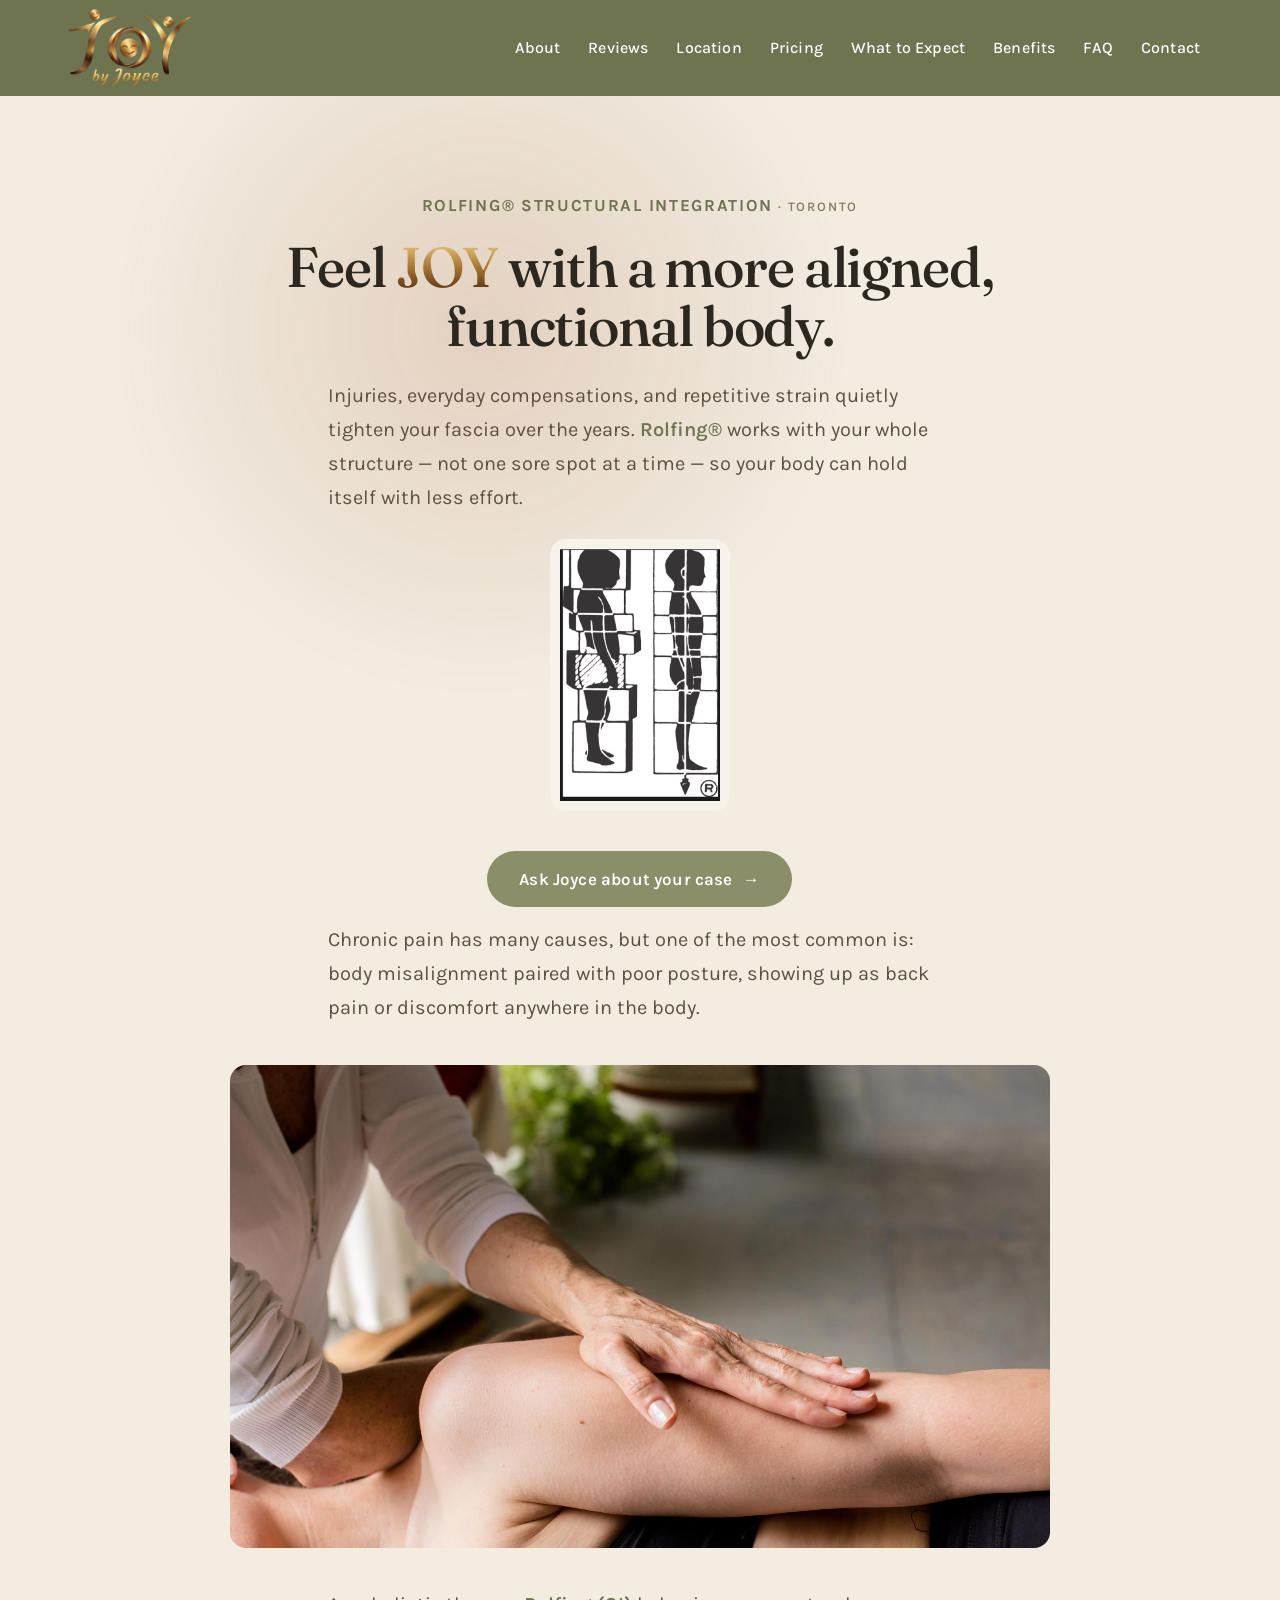
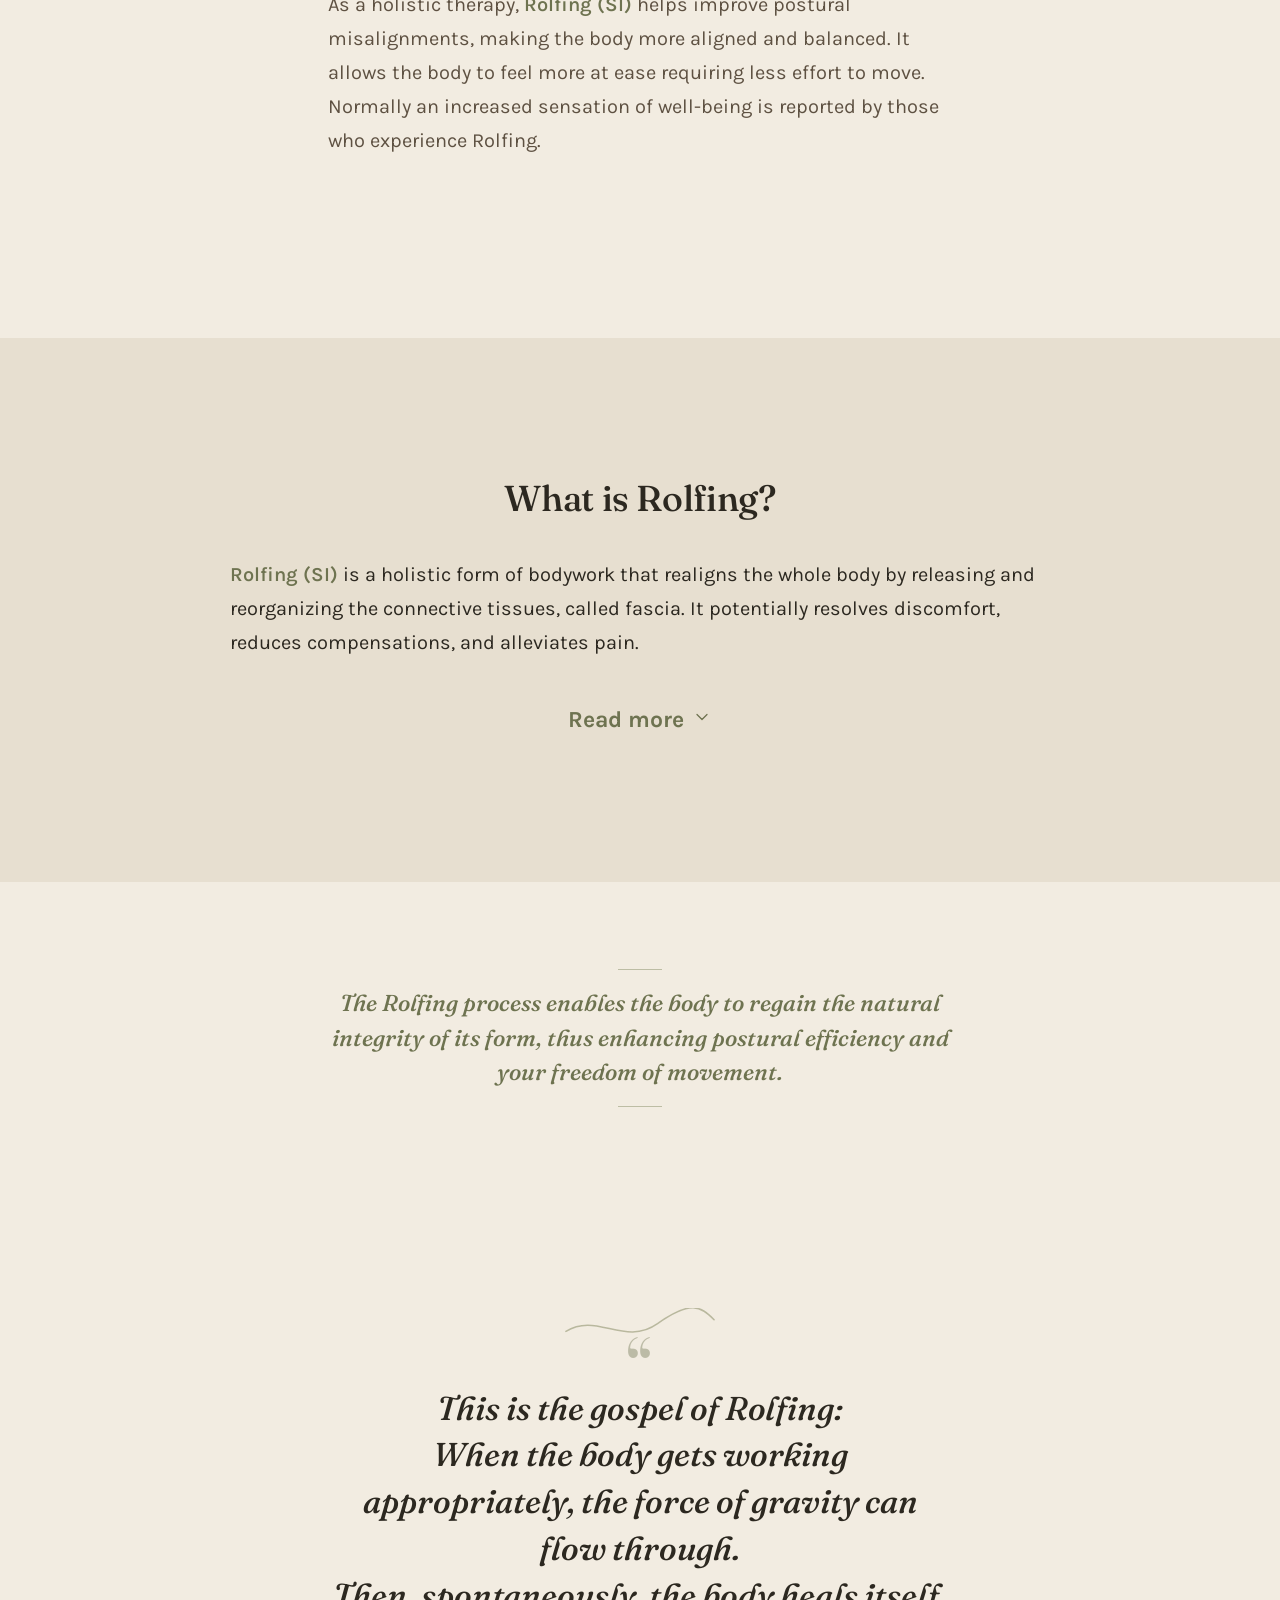
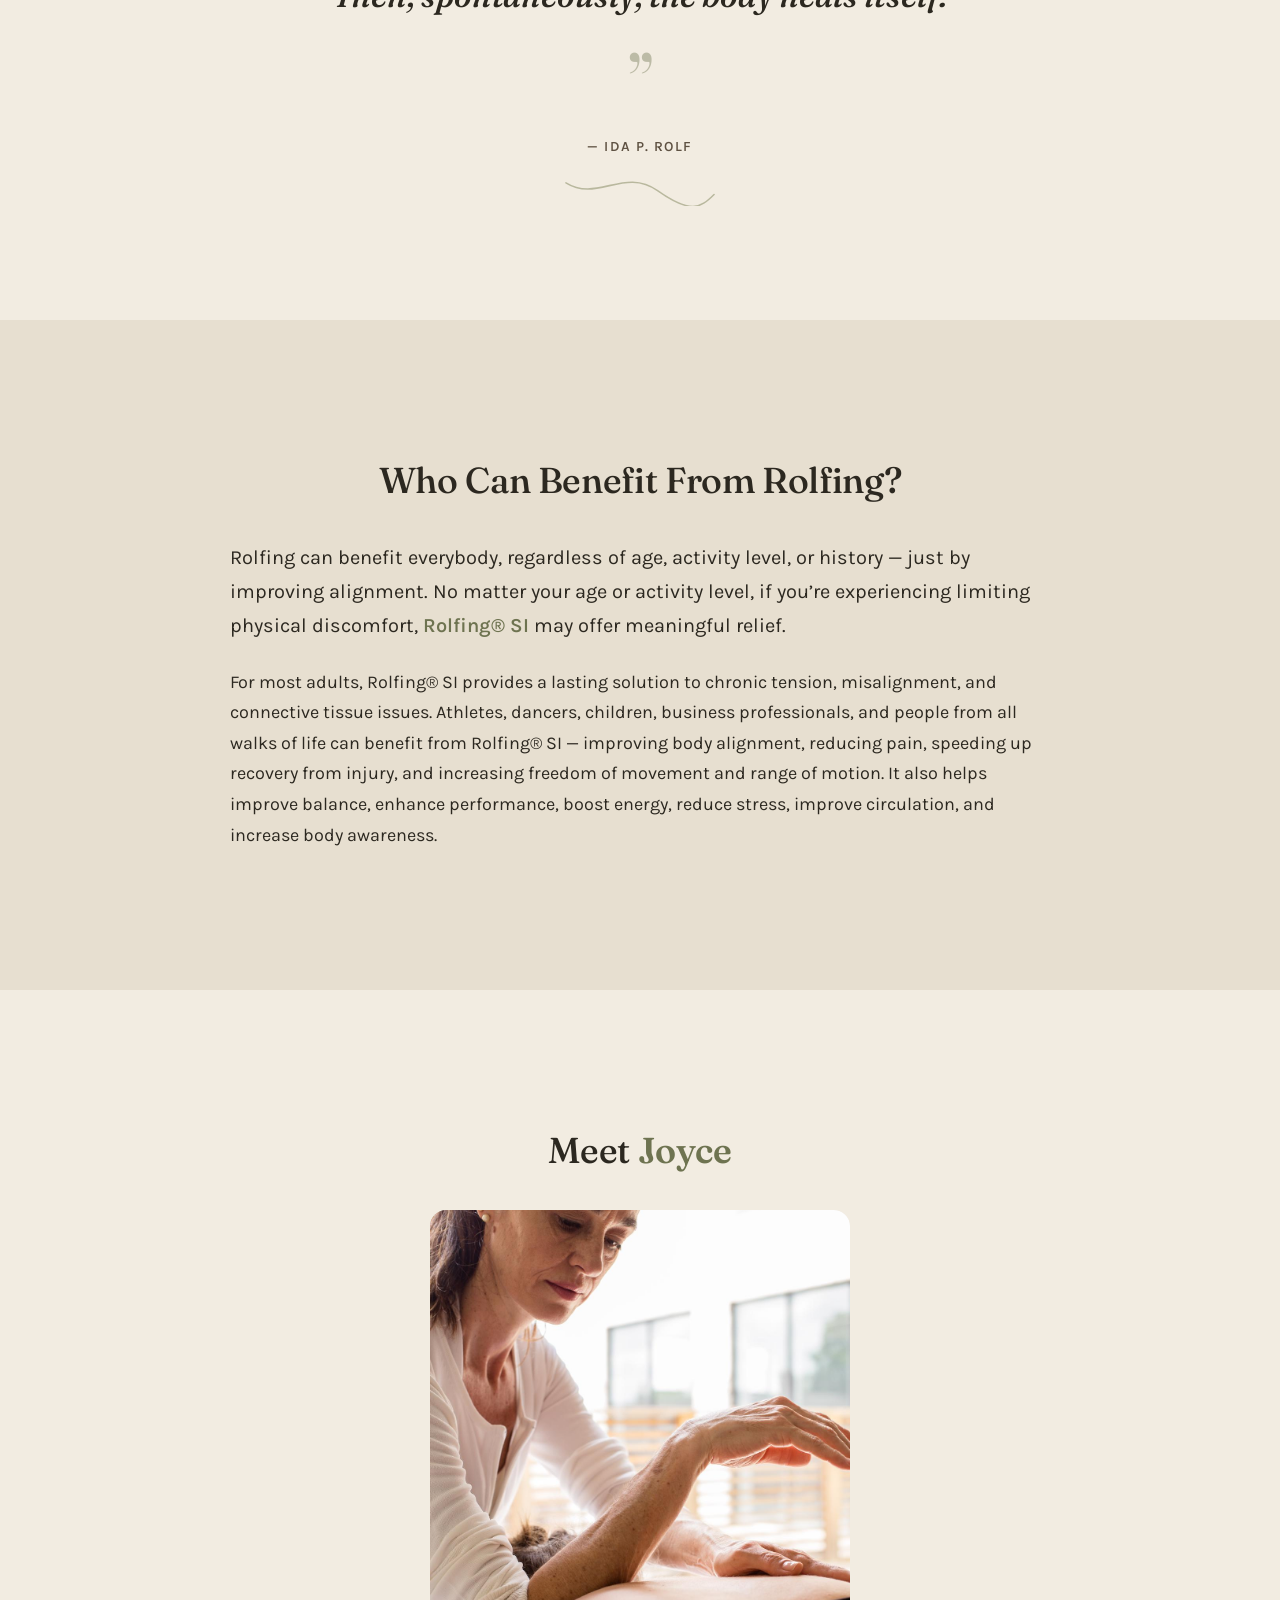
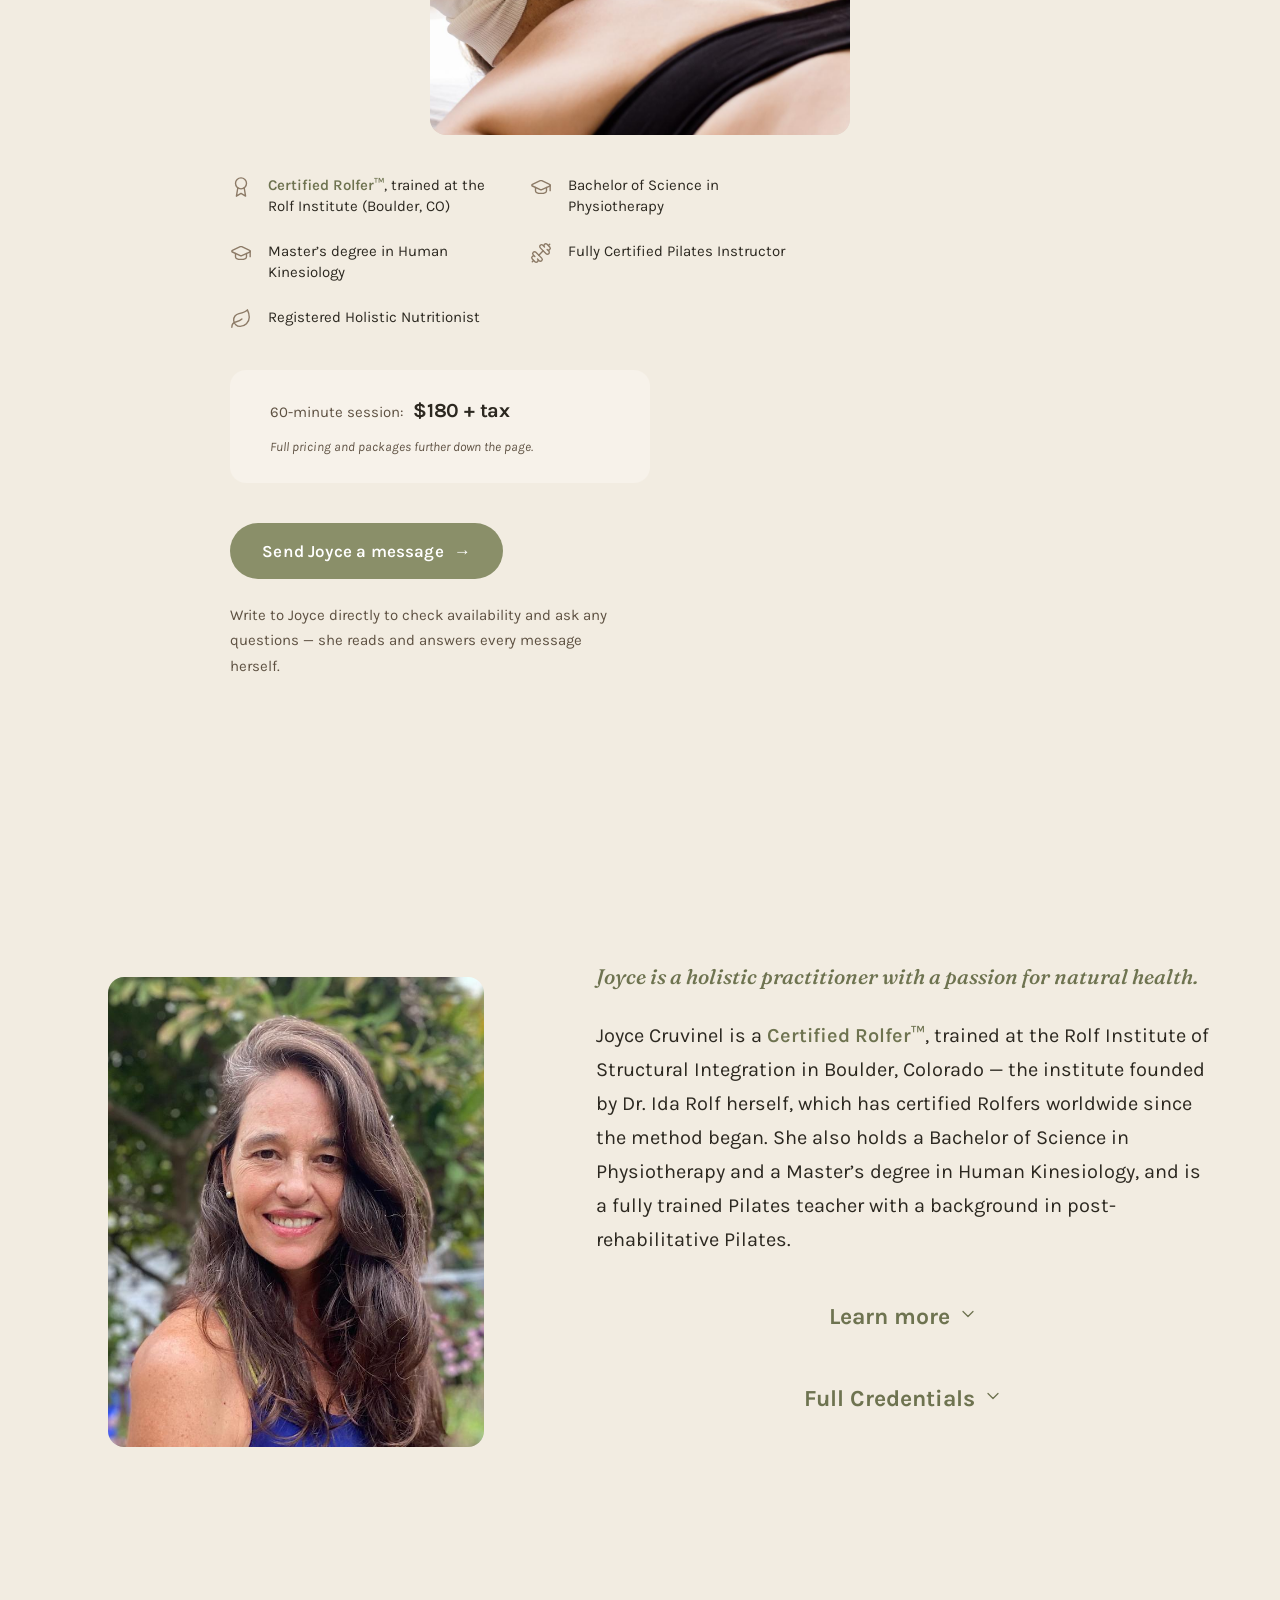
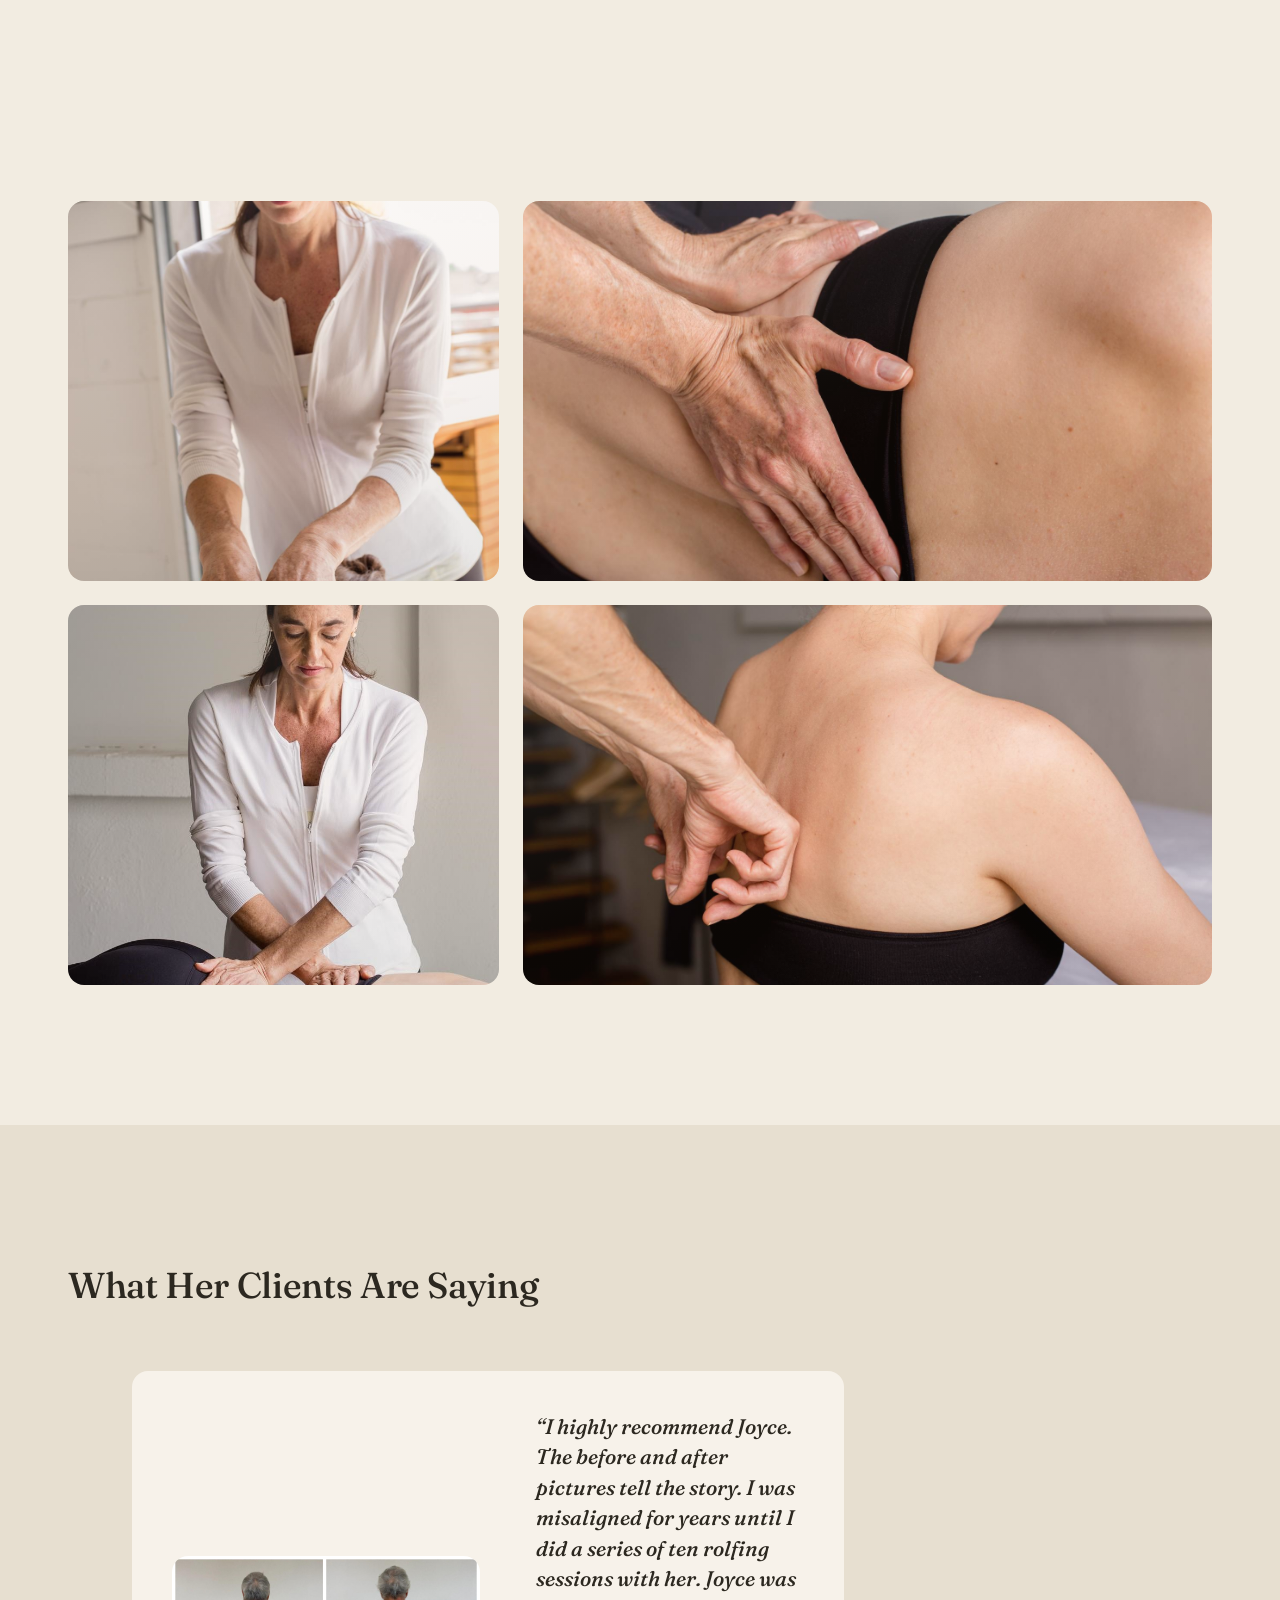
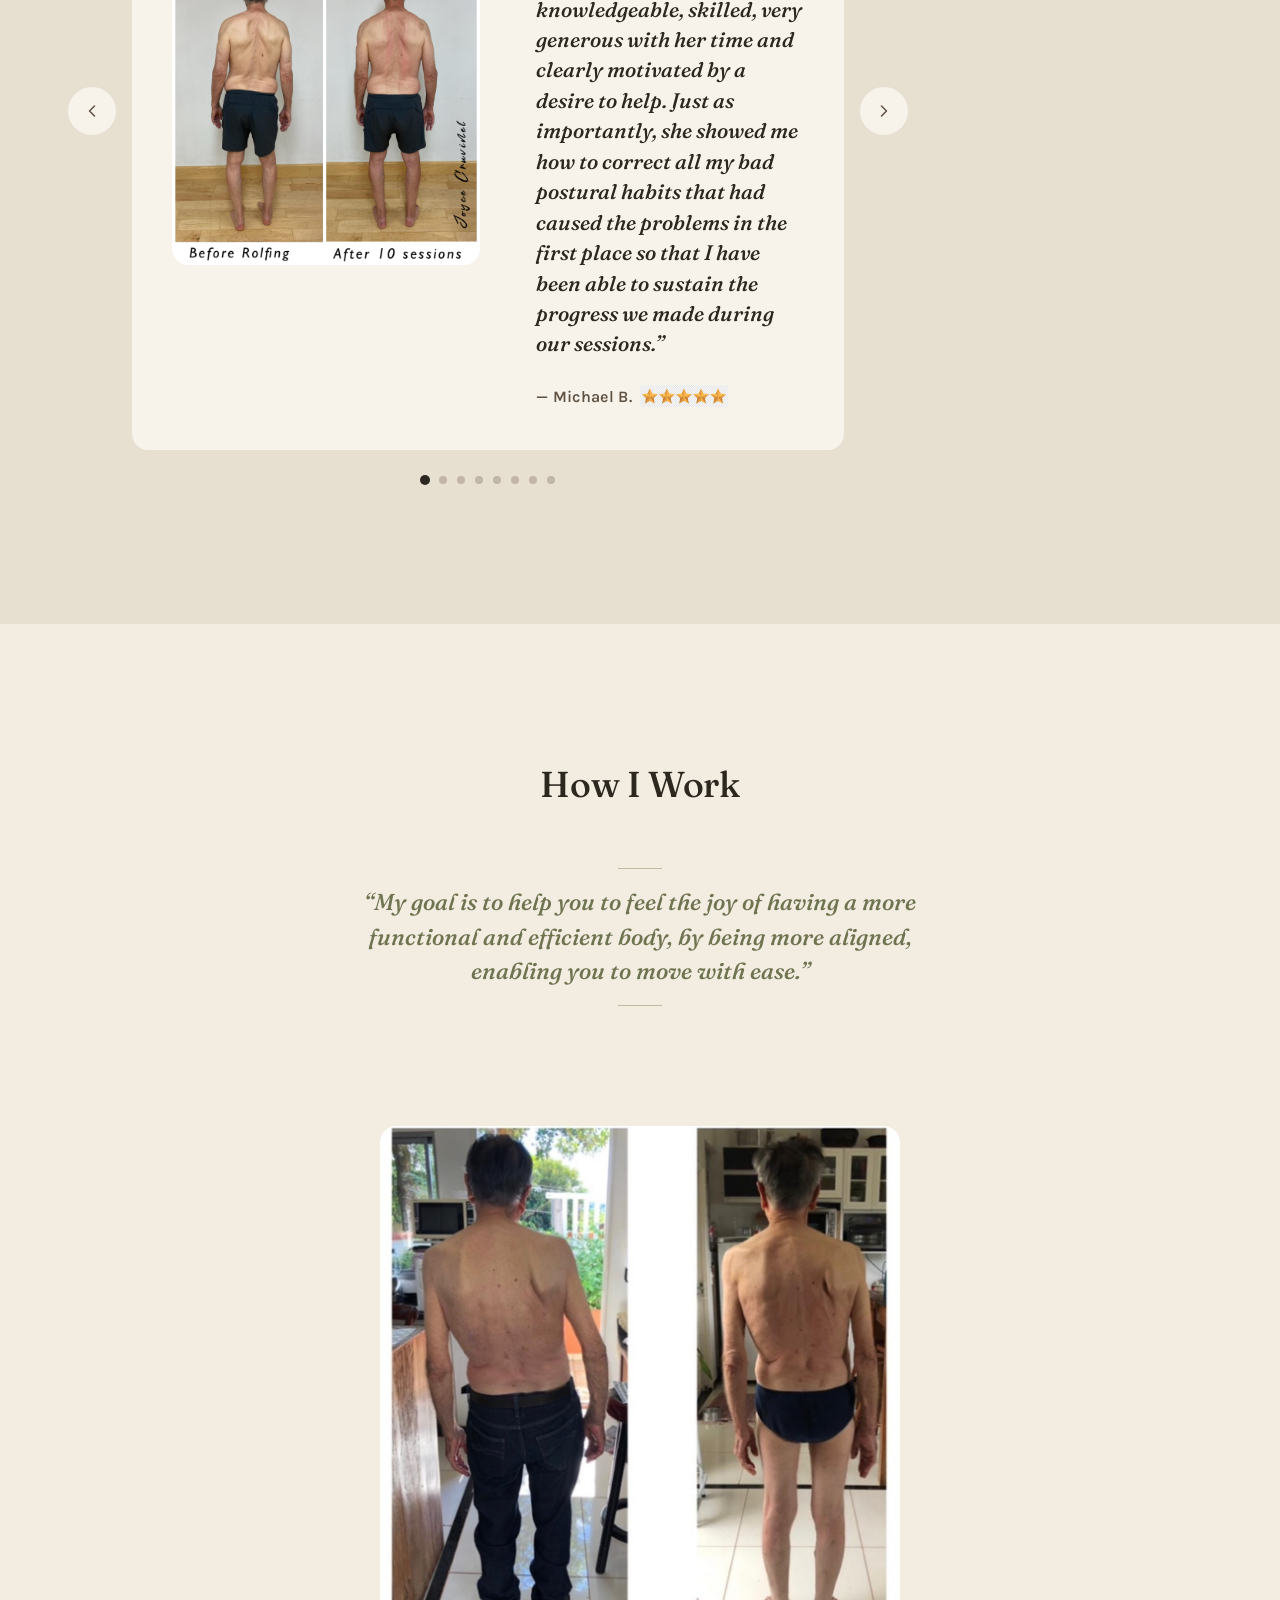
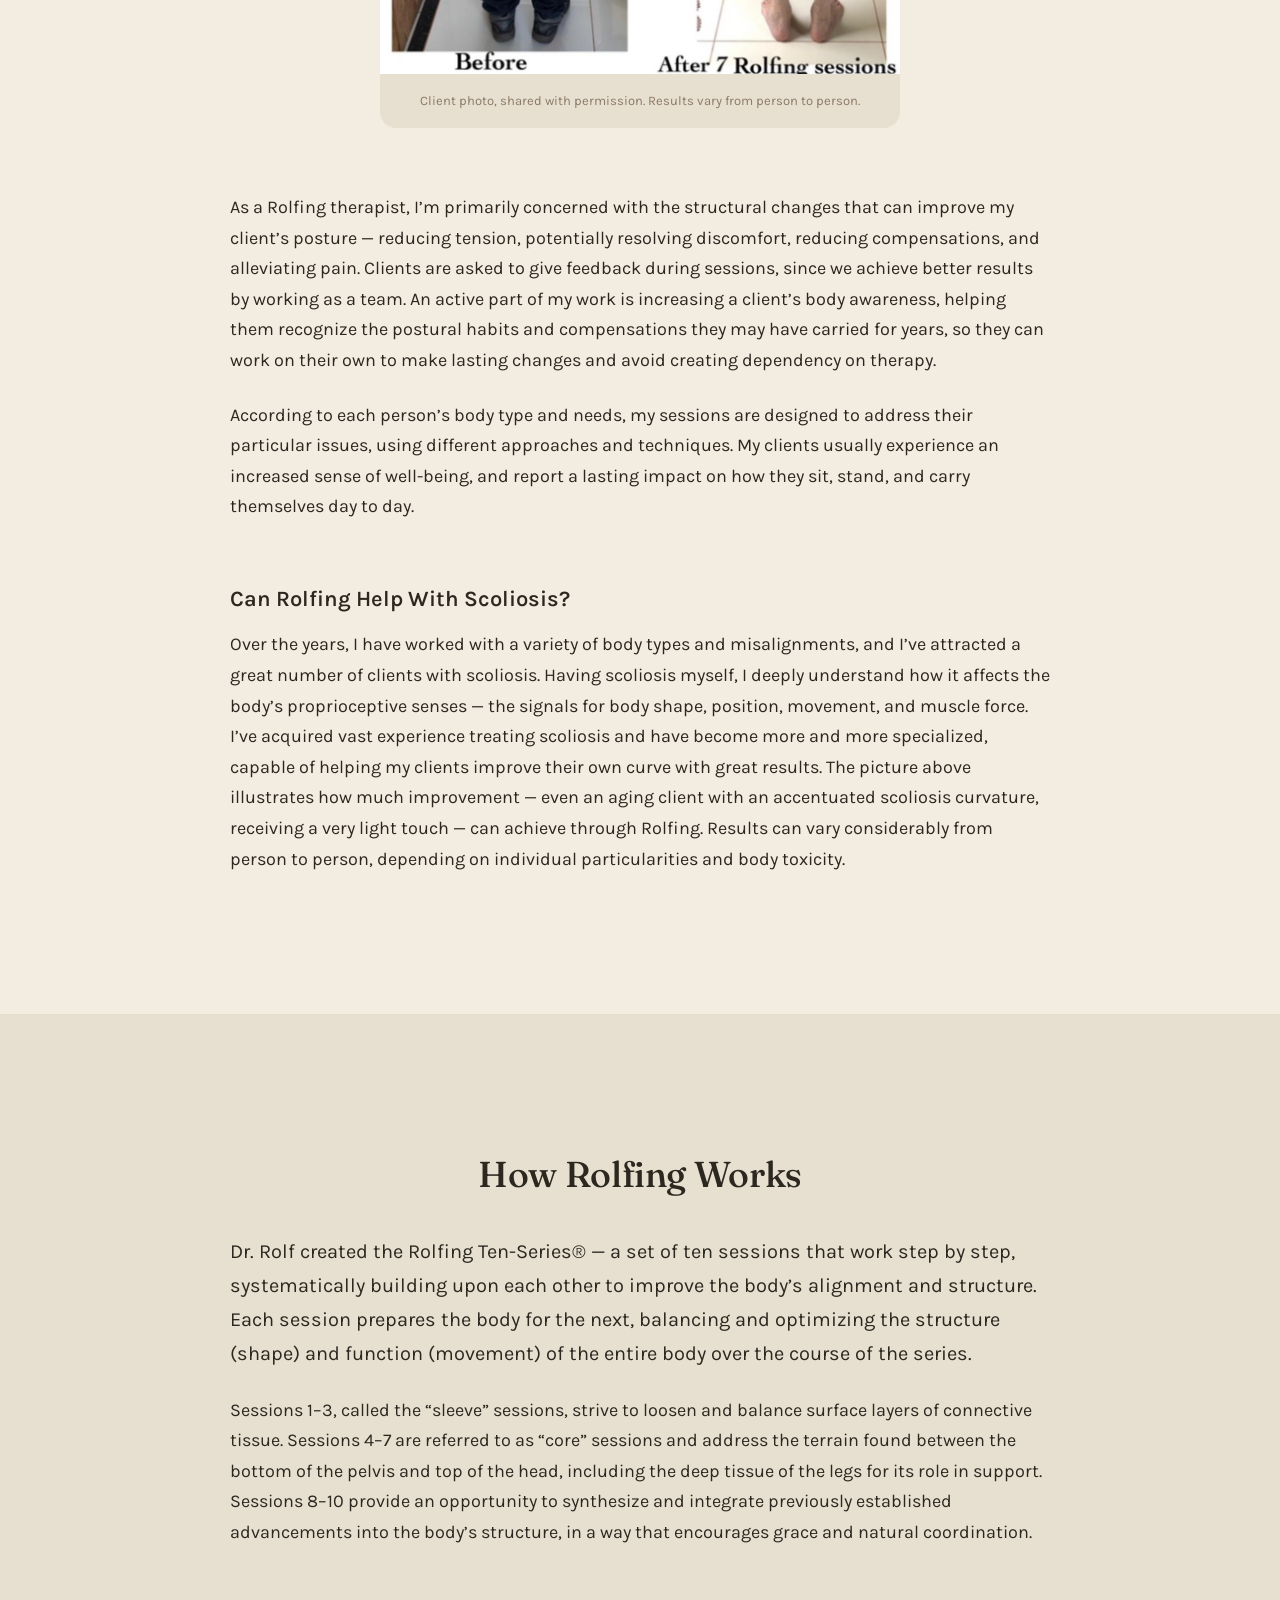
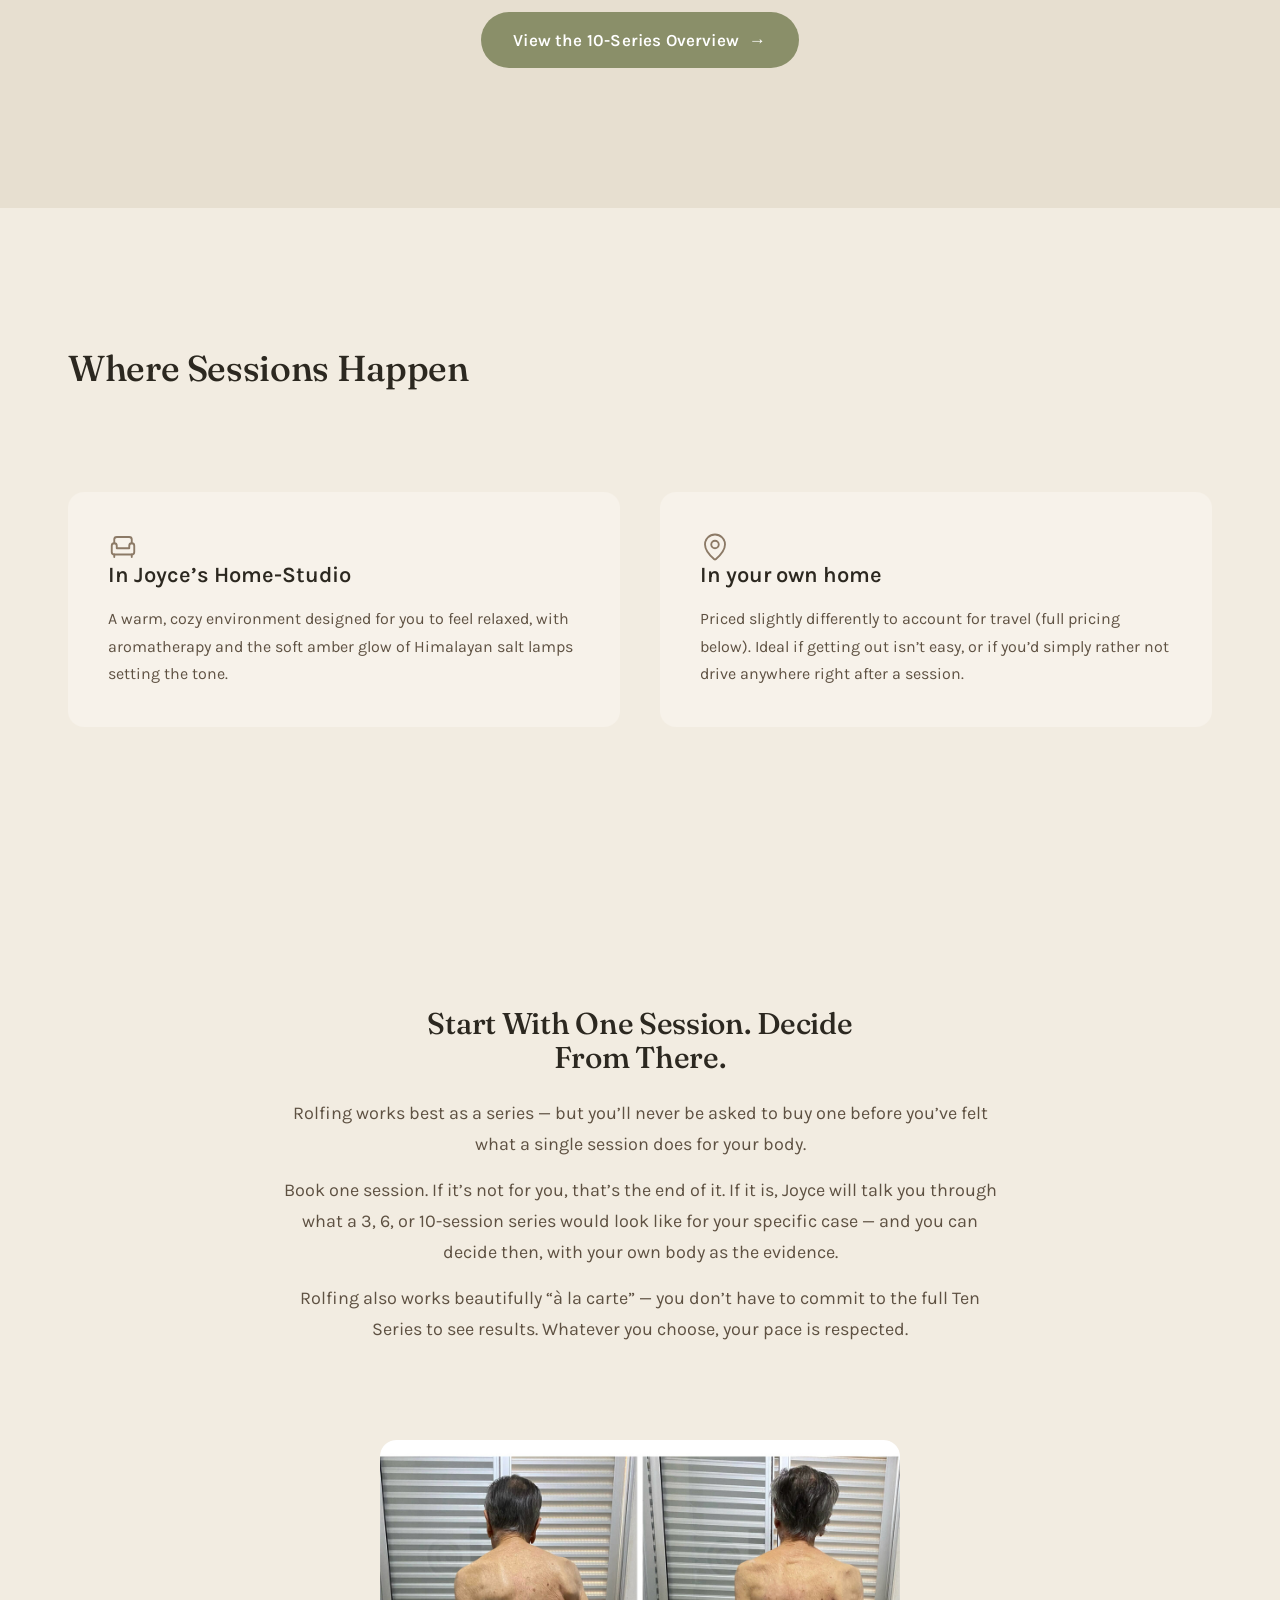
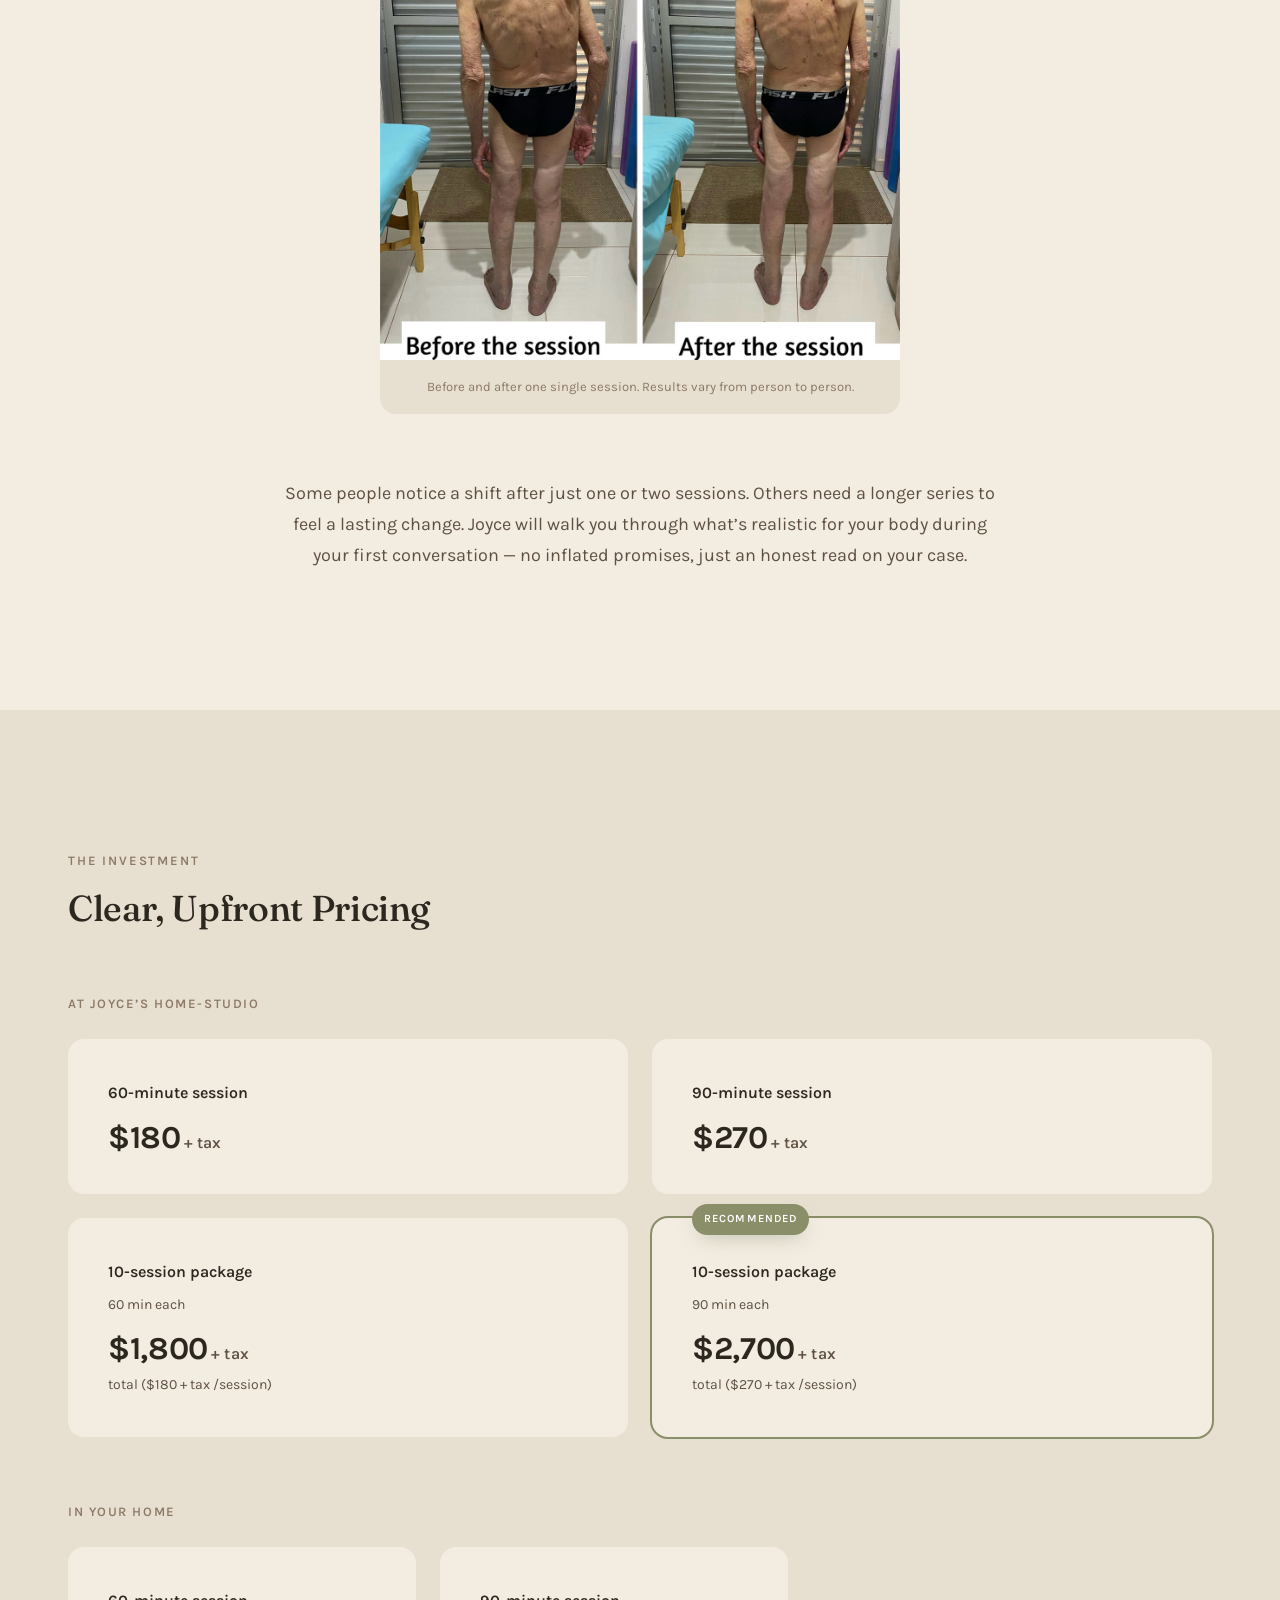
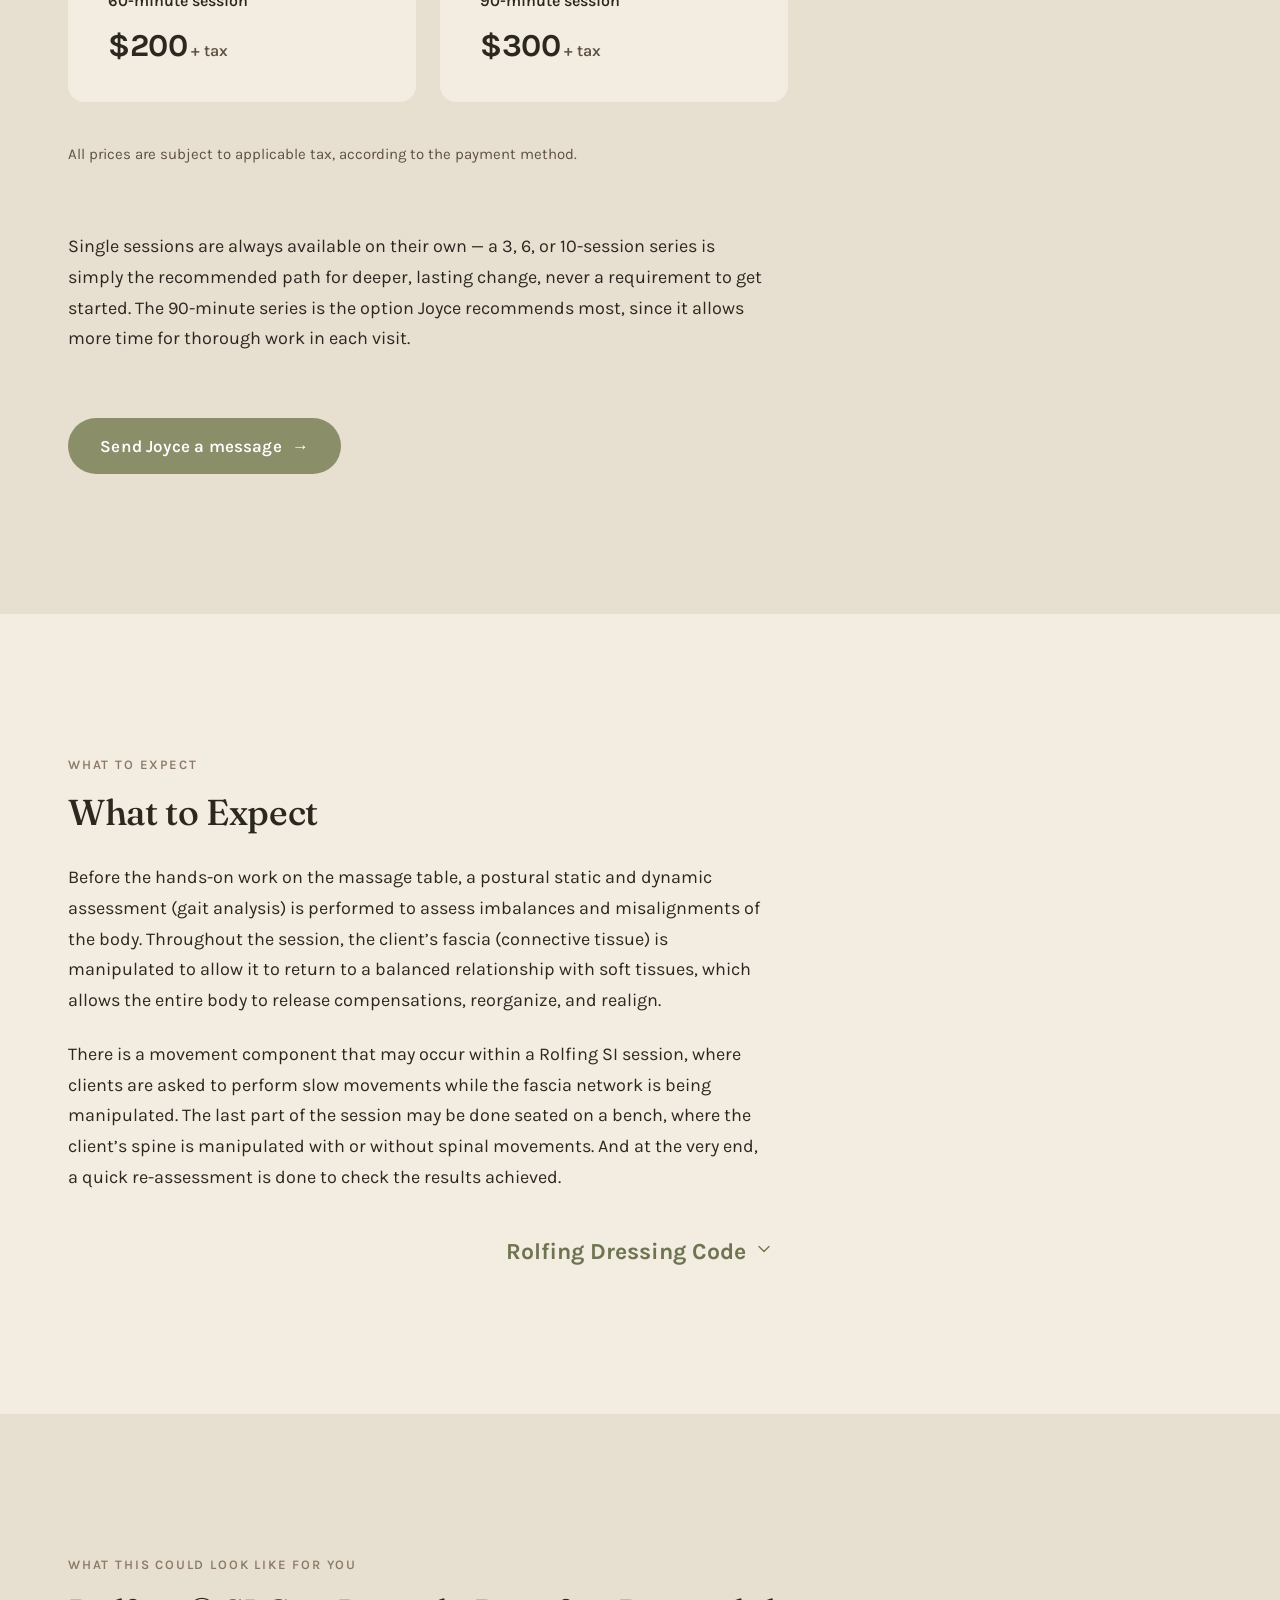
==== commit acb479fb: "Encerra a promocao: site volta aos precos normais A pedido da Joyce: os clientes antigos ja pagam o " ====
--- a/index.html
+++ b/index.html
@@ -245,11 +245,9 @@
           </ul>
 
           <div class="offer">
-            <p class="offer__label">Limited-time rate</p>
             <p class="offer__price">
               <span class="offer__session">60-minute session:</span>
-              <s class="offer__was">$180 + tax</s>
-              <span class="offer__now">$160 + tax</span>
+              <span class="offer__now">$180 + tax</span>
             </p>
             <p class="offer__note">Full pricing and packages further down the page.</p>
           </div>
@@ -630,35 +628,31 @@
             <div class="price-card">
               <span class="price-card__name">60-minute session</span>
               <span class="price-card__figures">
-                <s class="price-card__was">$180 + tax</s>
-                <span class="price-card__now">$160<span class="price-card__tax">+ tax</span></span>
+                <span class="price-card__now">$180<span class="price-card__tax">+ tax</span></span>
               </span>
             </div>
             <div class="price-card">
               <span class="price-card__name">90-minute session</span>
               <span class="price-card__figures">
-                <s class="price-card__was">$270 + tax</s>
-                <span class="price-card__now">$225<span class="price-card__tax">+ tax</span></span>
+                <span class="price-card__now">$270<span class="price-card__tax">+ tax</span></span>
               </span>
             </div>
             <div class="price-card">
               <span class="price-card__name">10-session package</span>
               <span class="price-card__meta">60 min each</span>
               <span class="price-card__figures">
-                <s class="price-card__was">$1,800 + tax</s>
-                <span class="price-card__now">$1,500<span class="price-card__tax">+ tax</span></span>
-              </span>
-              <span class="price-card__unit">total ($150 + tax /session)</span>
+                <span class="price-card__now">$1,800<span class="price-card__tax">+ tax</span></span>
+              </span>
+              <span class="price-card__unit">total ($180 + tax /session)</span>
             </div>
             <div class="price-card is-recommended">
               <span class="badge">Recommended</span>
               <span class="price-card__name">10-session package</span>
               <span class="price-card__meta">90 min each</span>
               <span class="price-card__figures">
-                <s class="price-card__was">$2,700 + tax</s>
-                <span class="price-card__now">$2,000<span class="price-card__tax">+ tax</span></span>
-              </span>
-              <span class="price-card__unit">total ($200 + tax /session)</span>
+                <span class="price-card__now">$2,700<span class="price-card__tax">+ tax</span></span>
+              </span>
+              <span class="price-card__unit">total ($270 + tax /session)</span>
             </div>
           </div>
         </div>
@@ -672,20 +666,17 @@
               <span class="price-card__figures">
                 <span class="price-card__now">$200<span class="price-card__tax">+ tax</span></span>
               </span>
-              <span class="price-card__unit">flat rate — no current promotion</span>
             </div>
             <div class="price-card">
               <span class="price-card__name">90-minute session</span>
               <span class="price-card__figures">
-                <s class="price-card__was">$300 + tax</s>
-                <span class="price-card__now">$250<span class="price-card__tax">+ tax</span></span>
+                <span class="price-card__now">$300<span class="price-card__tax">+ tax</span></span>
               </span>
             </div>
           </div>
         </div>
 
         <p class="price-fee-note reveal">All prices are subject to applicable tax, according to the payment method.</p>
-        <p class="price-promo-note reveal">Discounted prices shown are promotional — available for a limited time and subject to change.</p>
 
         <div class="pricing__closing">
           <p class="reveal">Single sessions are always available on their own — a 3, 6, or 10-session series is simply the recommended path for deeper, lasting change, never a requirement to get started. The 90-minute series is the option Joyce recommends most, since it allows more time for thorough work in each visit.</p>
@@ -791,7 +782,7 @@
 
           <details class="faq__item reveal">
             <summary>How much does it cost? <span class="chev" aria-hidden="true"><svg viewBox="0 0 24 24" width="20" height="20" fill="none" stroke="currentColor" stroke-width="1.5" stroke-linecap="round" stroke-linejoin="round"><path d="m6 9 6 6 6-6"/></svg></span></summary>
-            <div class="faq__answer"><p>Single sessions start at $160 + tax (60 min) or $225 + tax (90 min) at Joyce&rsquo;s home-studio, with better per-session pricing on 10-session packages — see the full breakdown above.</p></div>
+            <div class="faq__answer"><p>Single sessions start at $180 + tax (60 min) or $270 + tax (90 min) at Joyce&rsquo;s home-studio, with 10-session packages also available — see the full breakdown above.</p></div>
           </details>
 
           <details class="faq__item reveal">
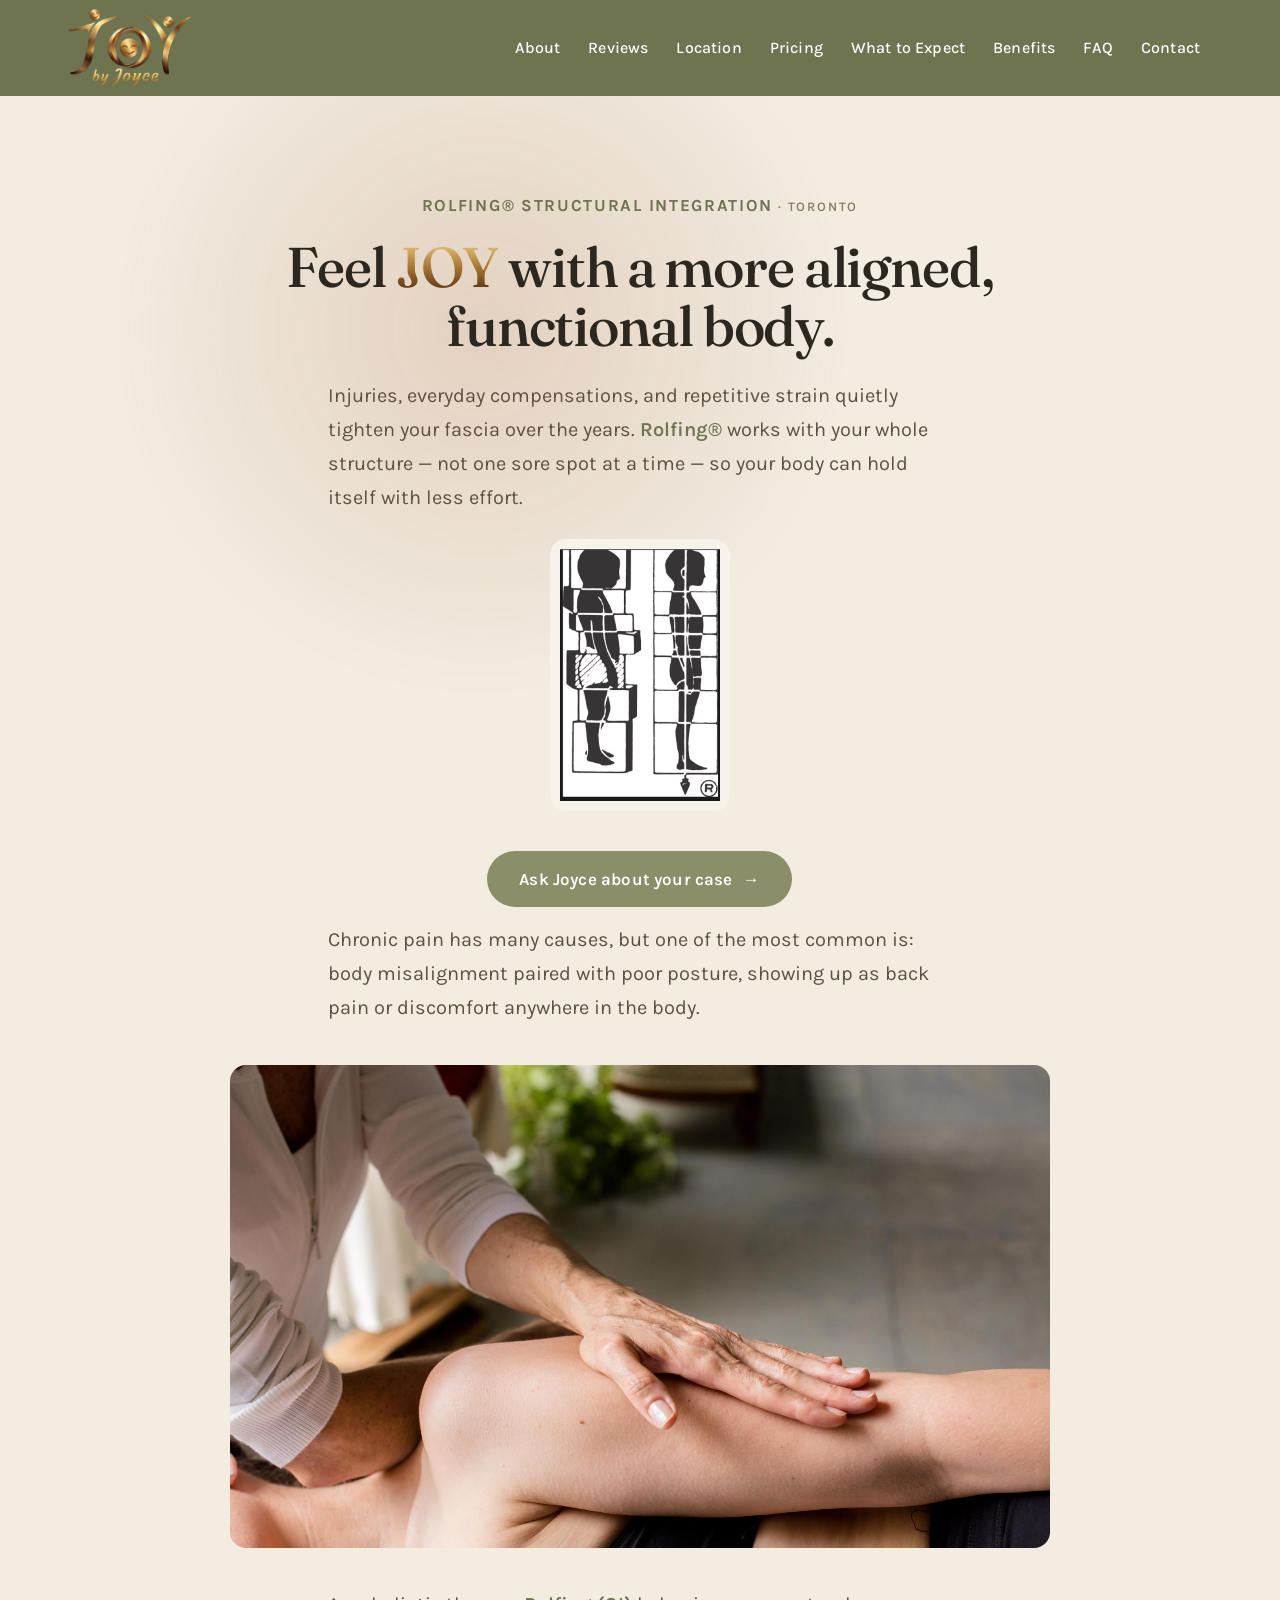
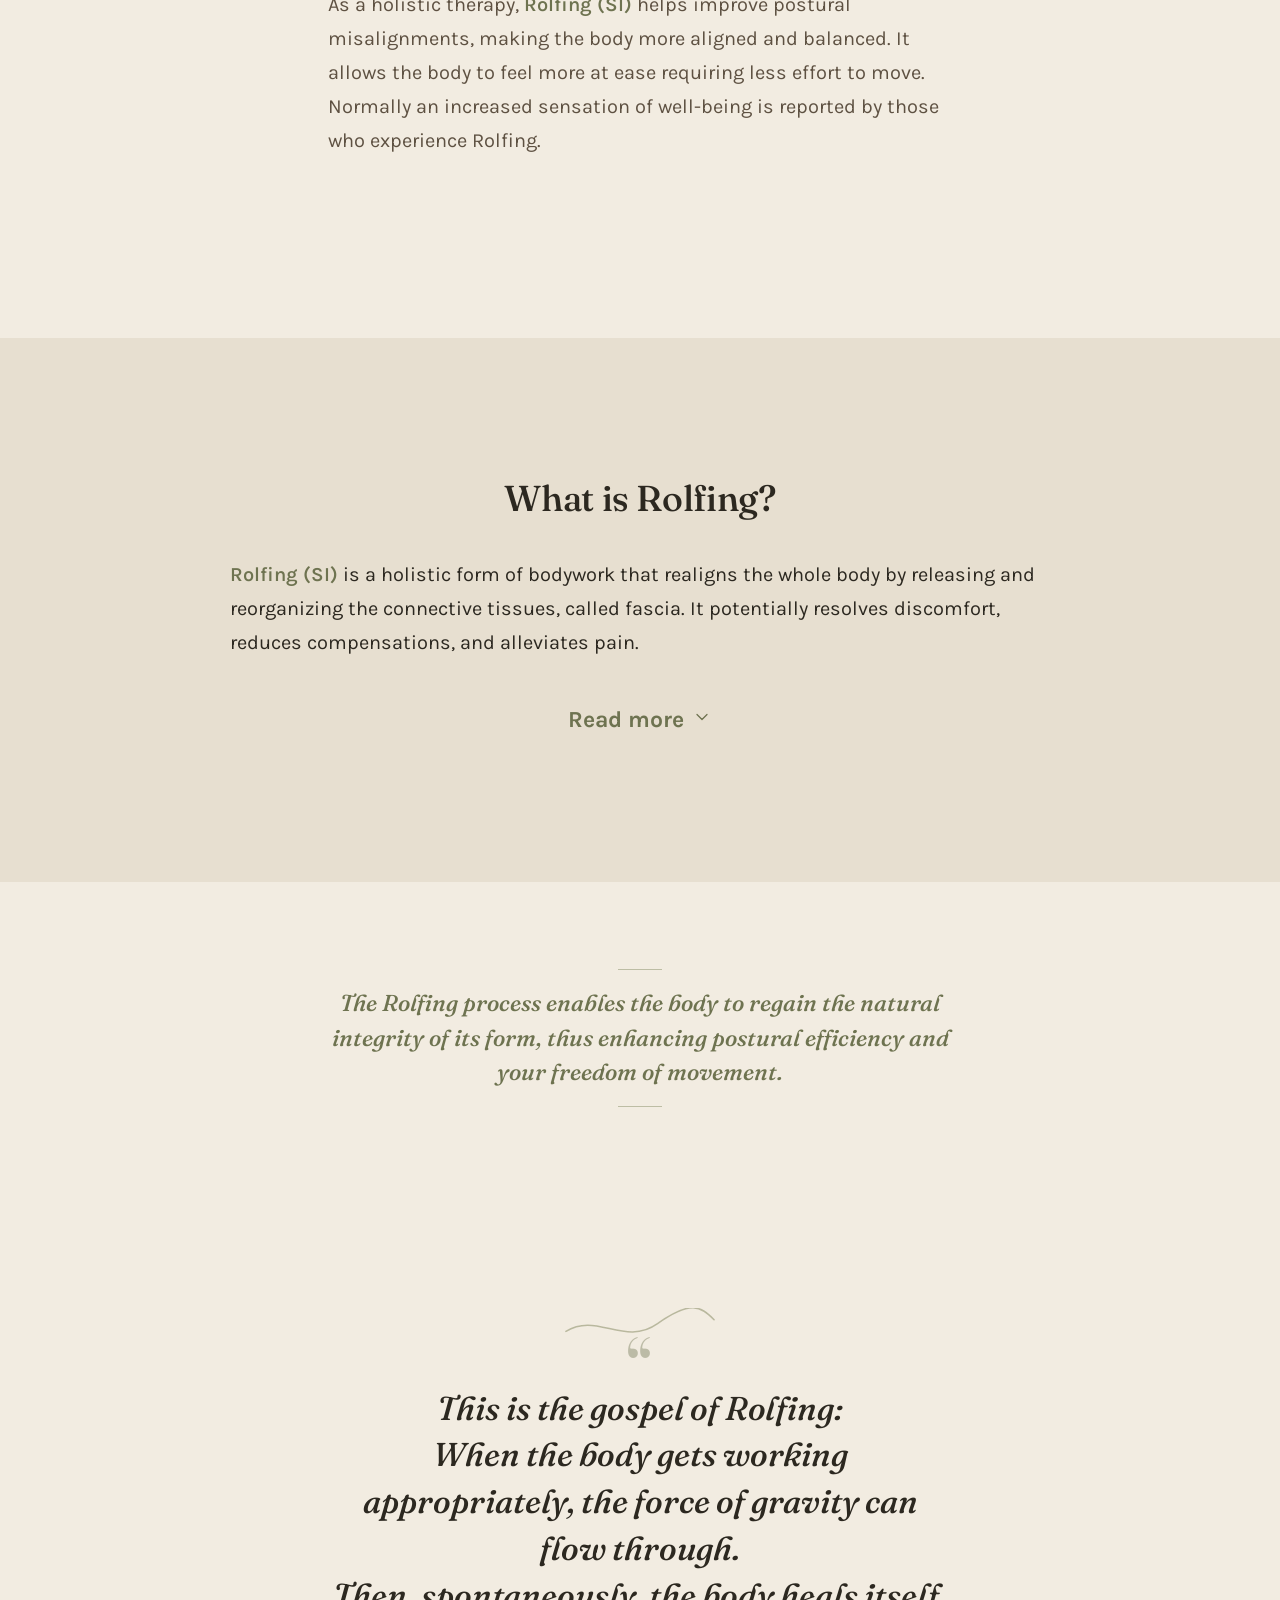
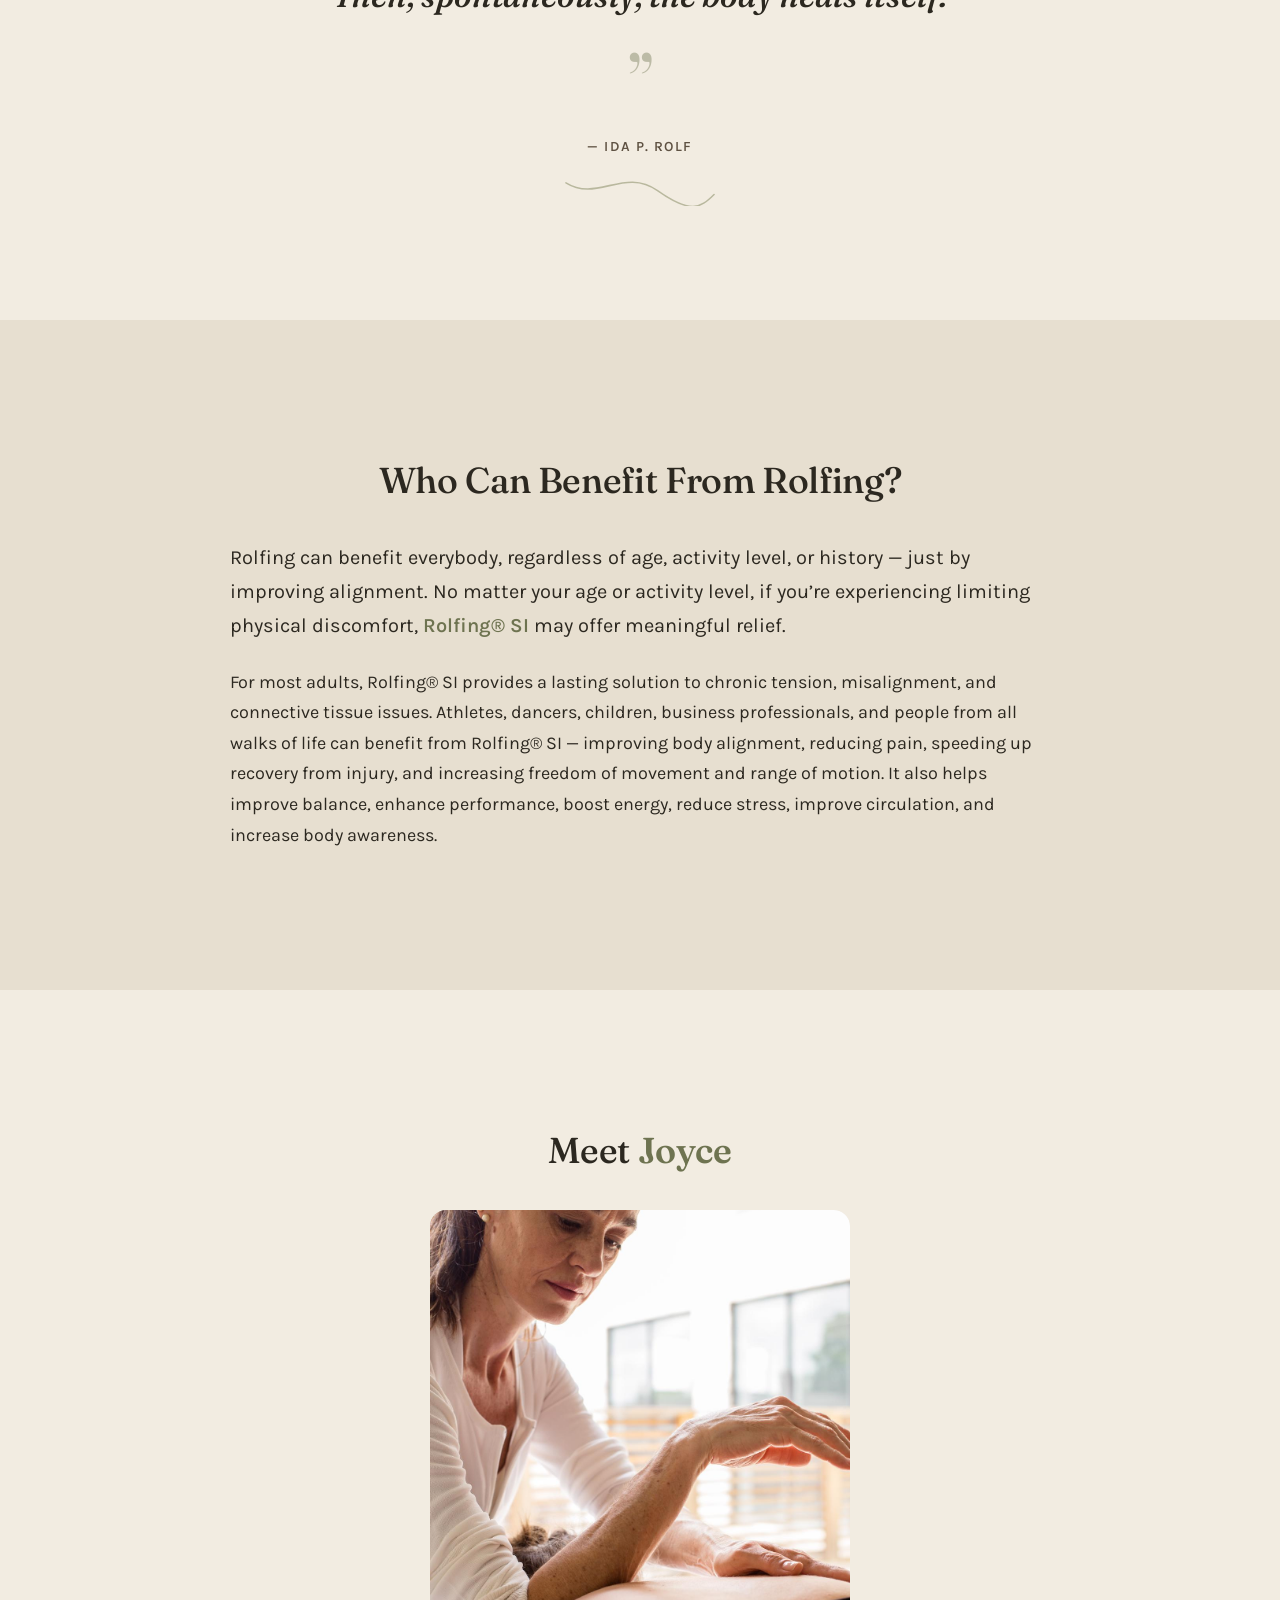
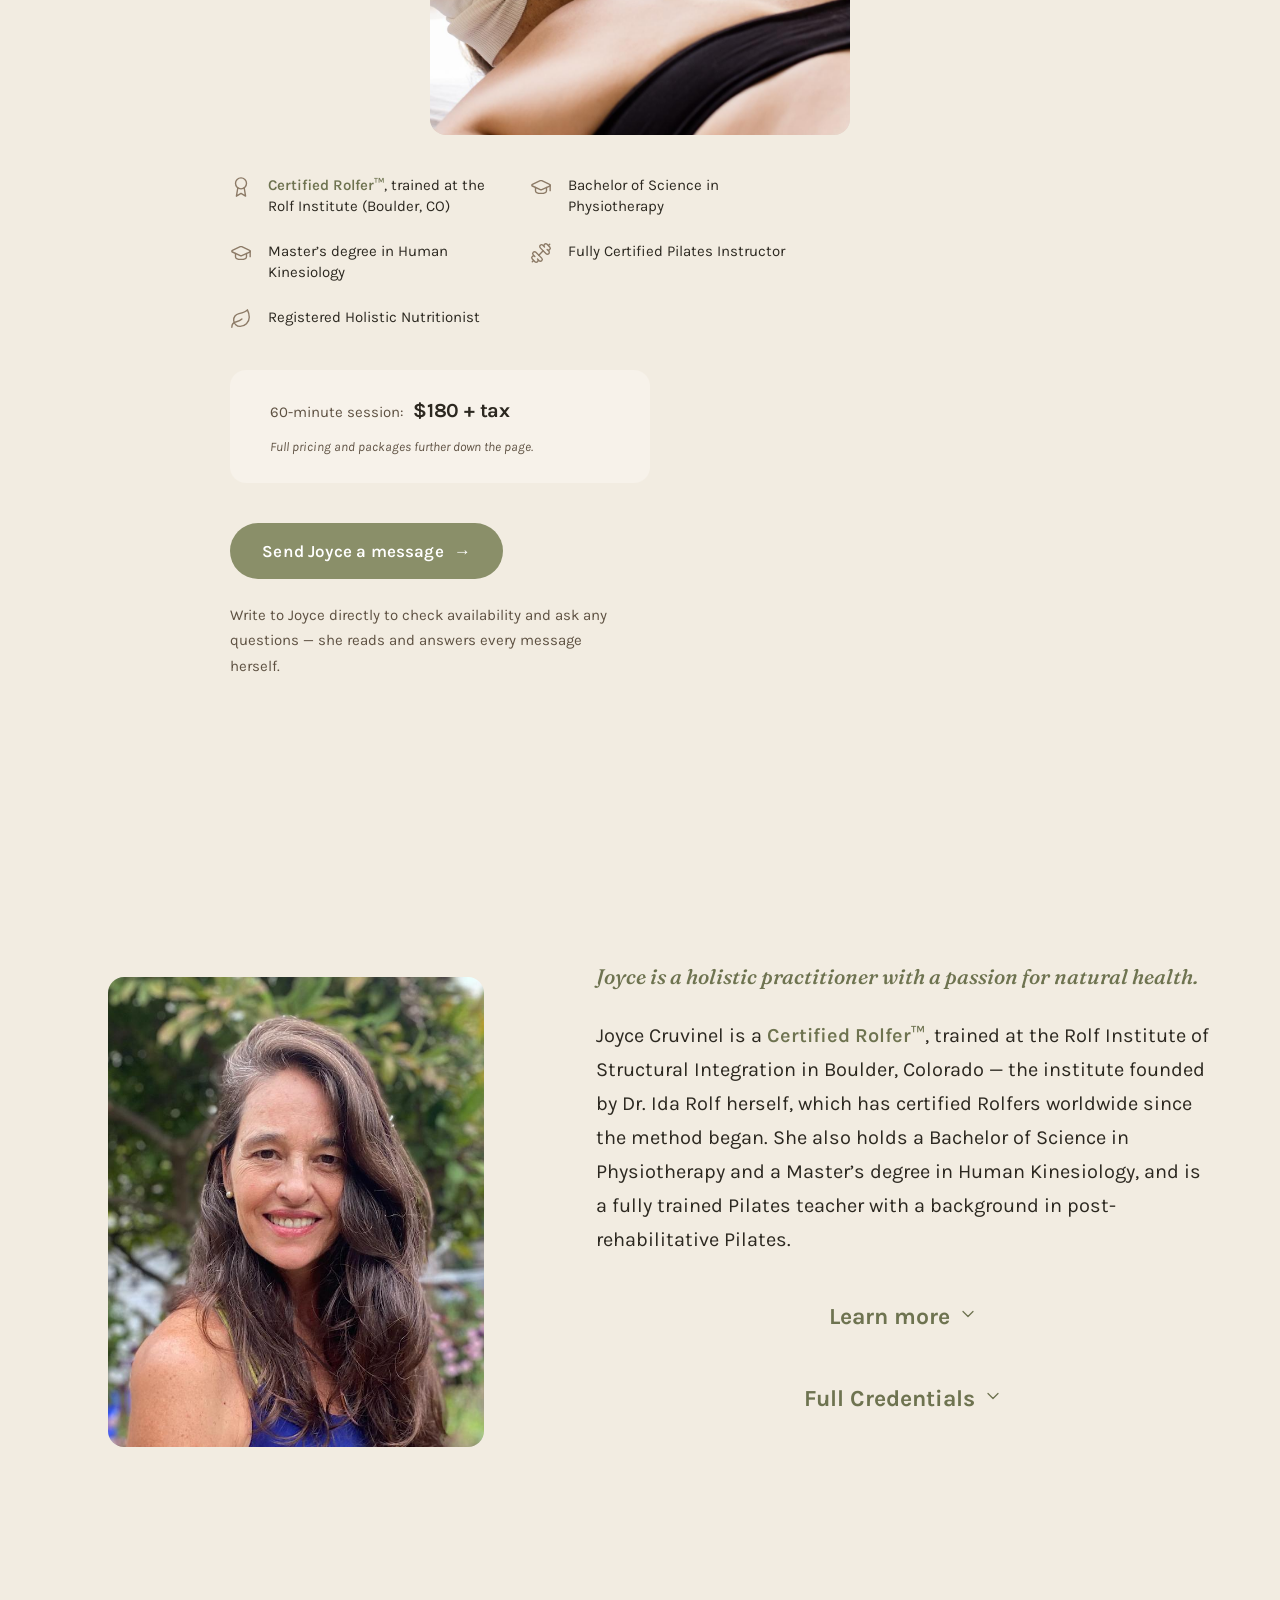
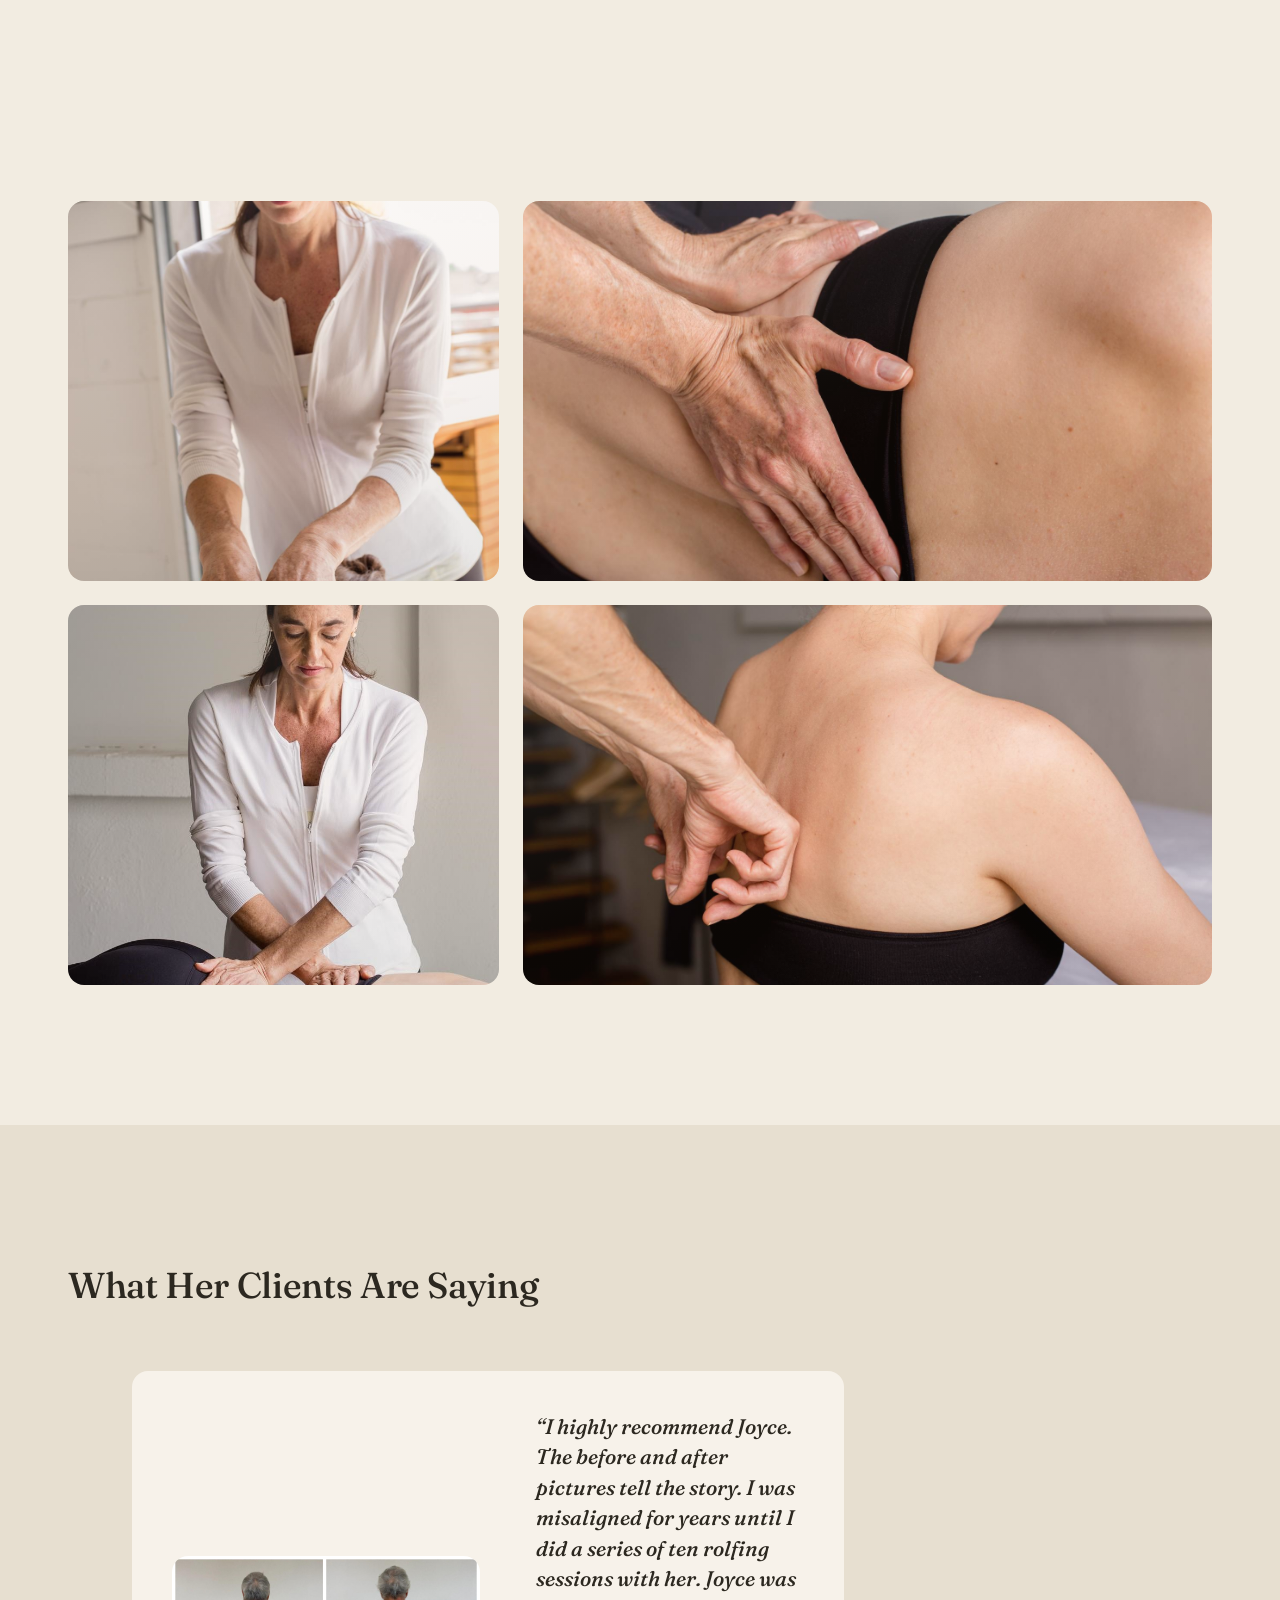
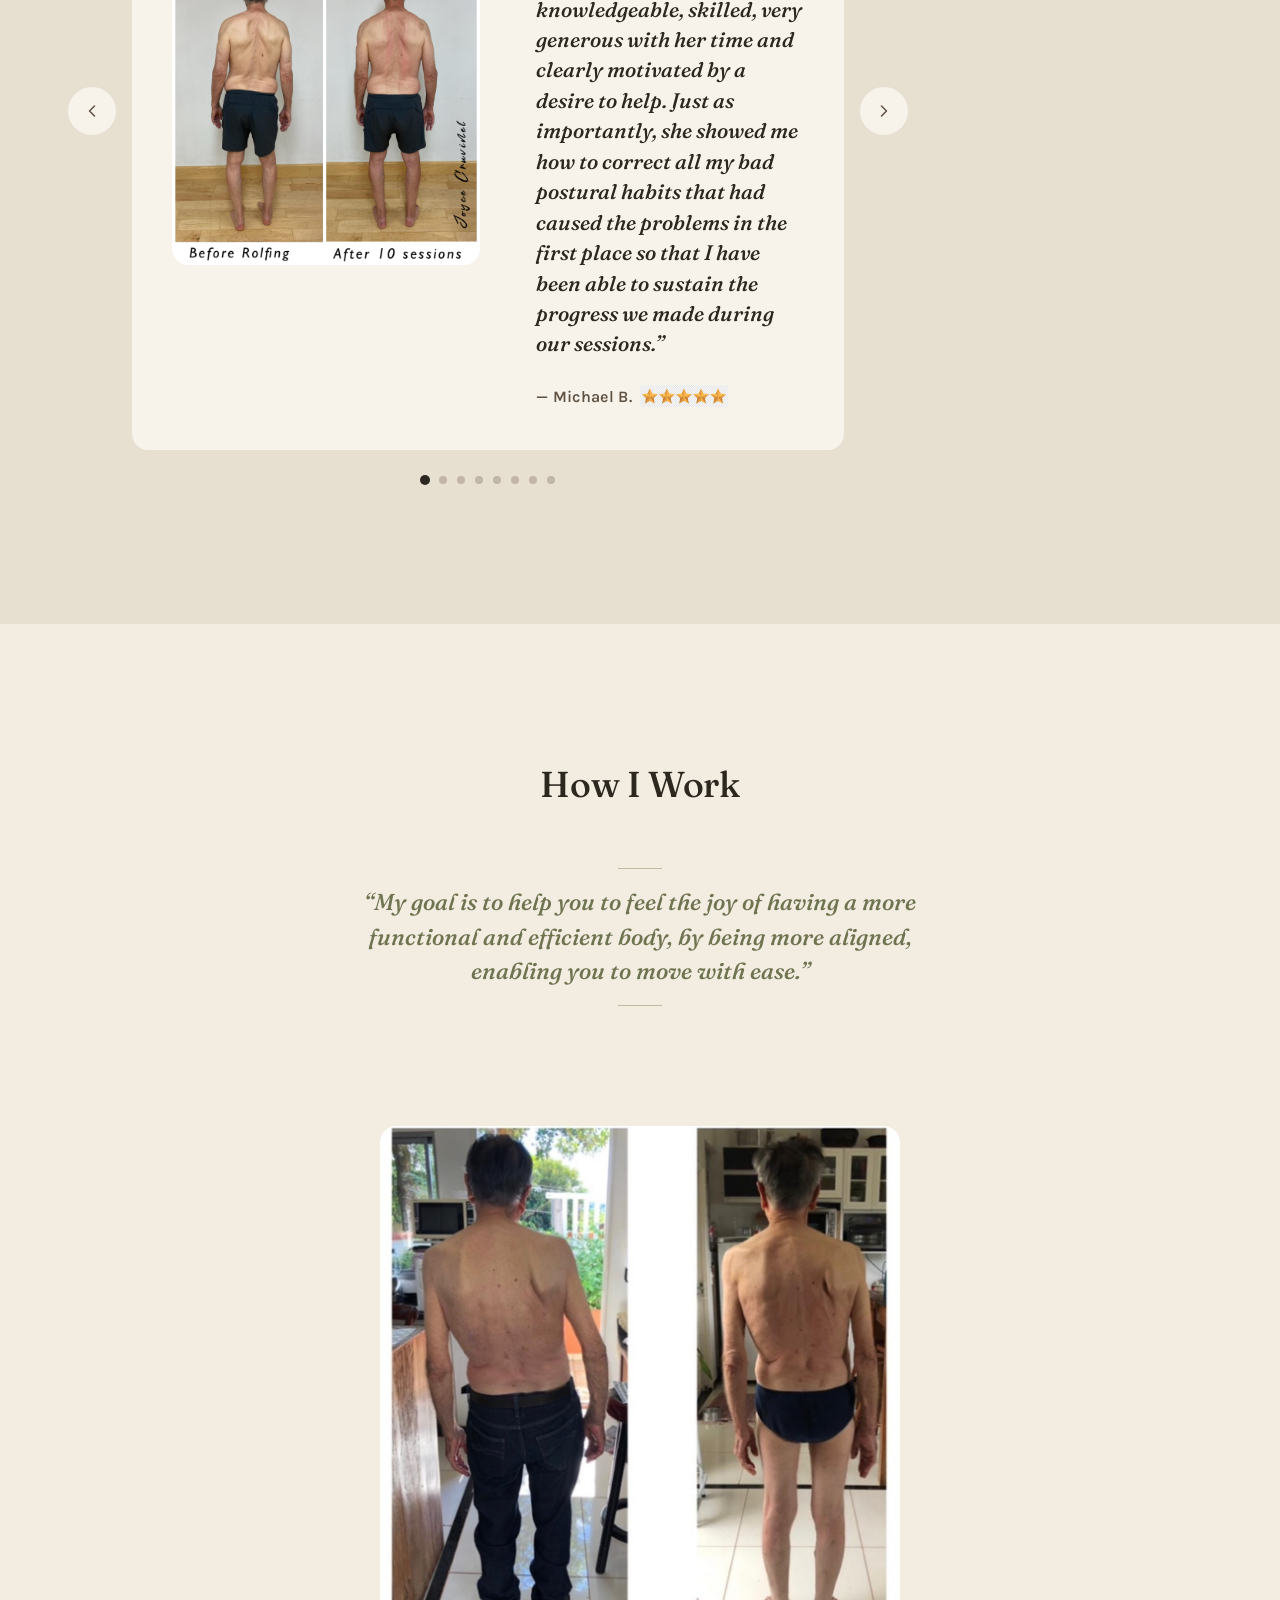
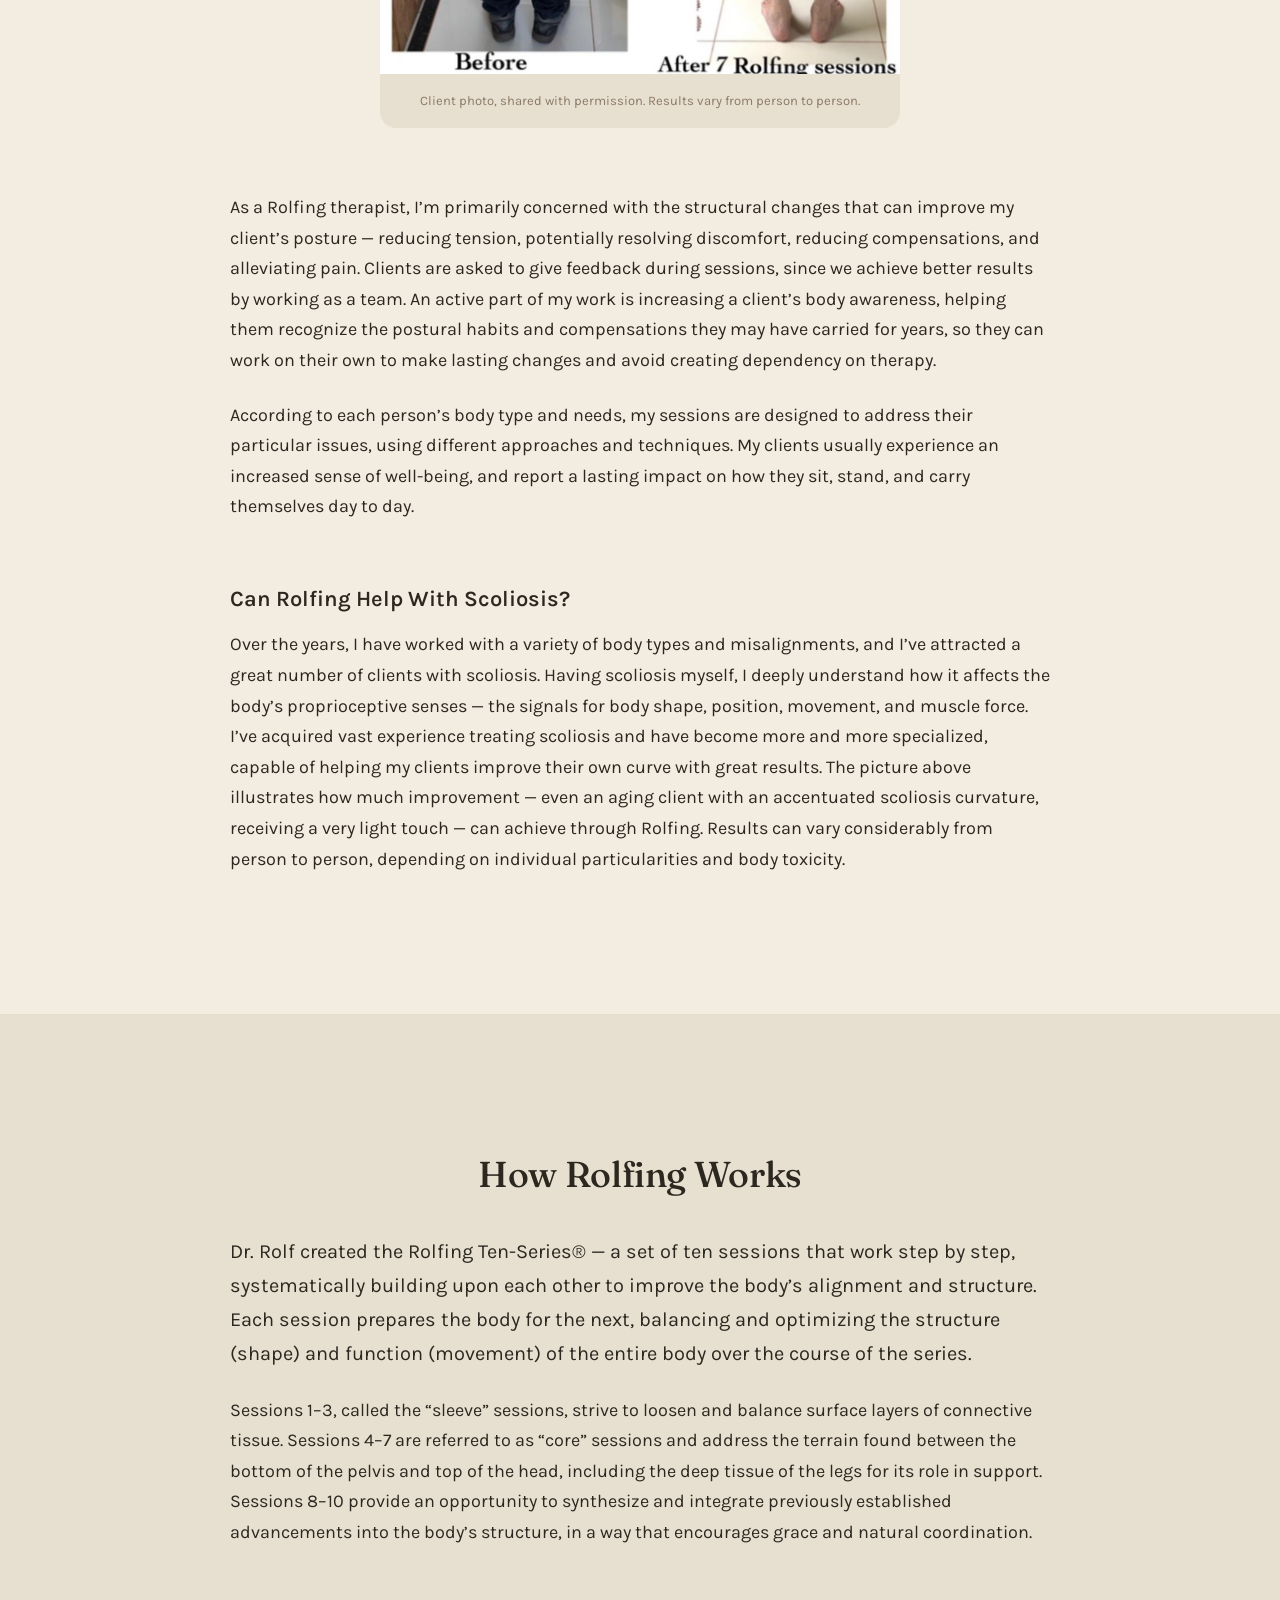
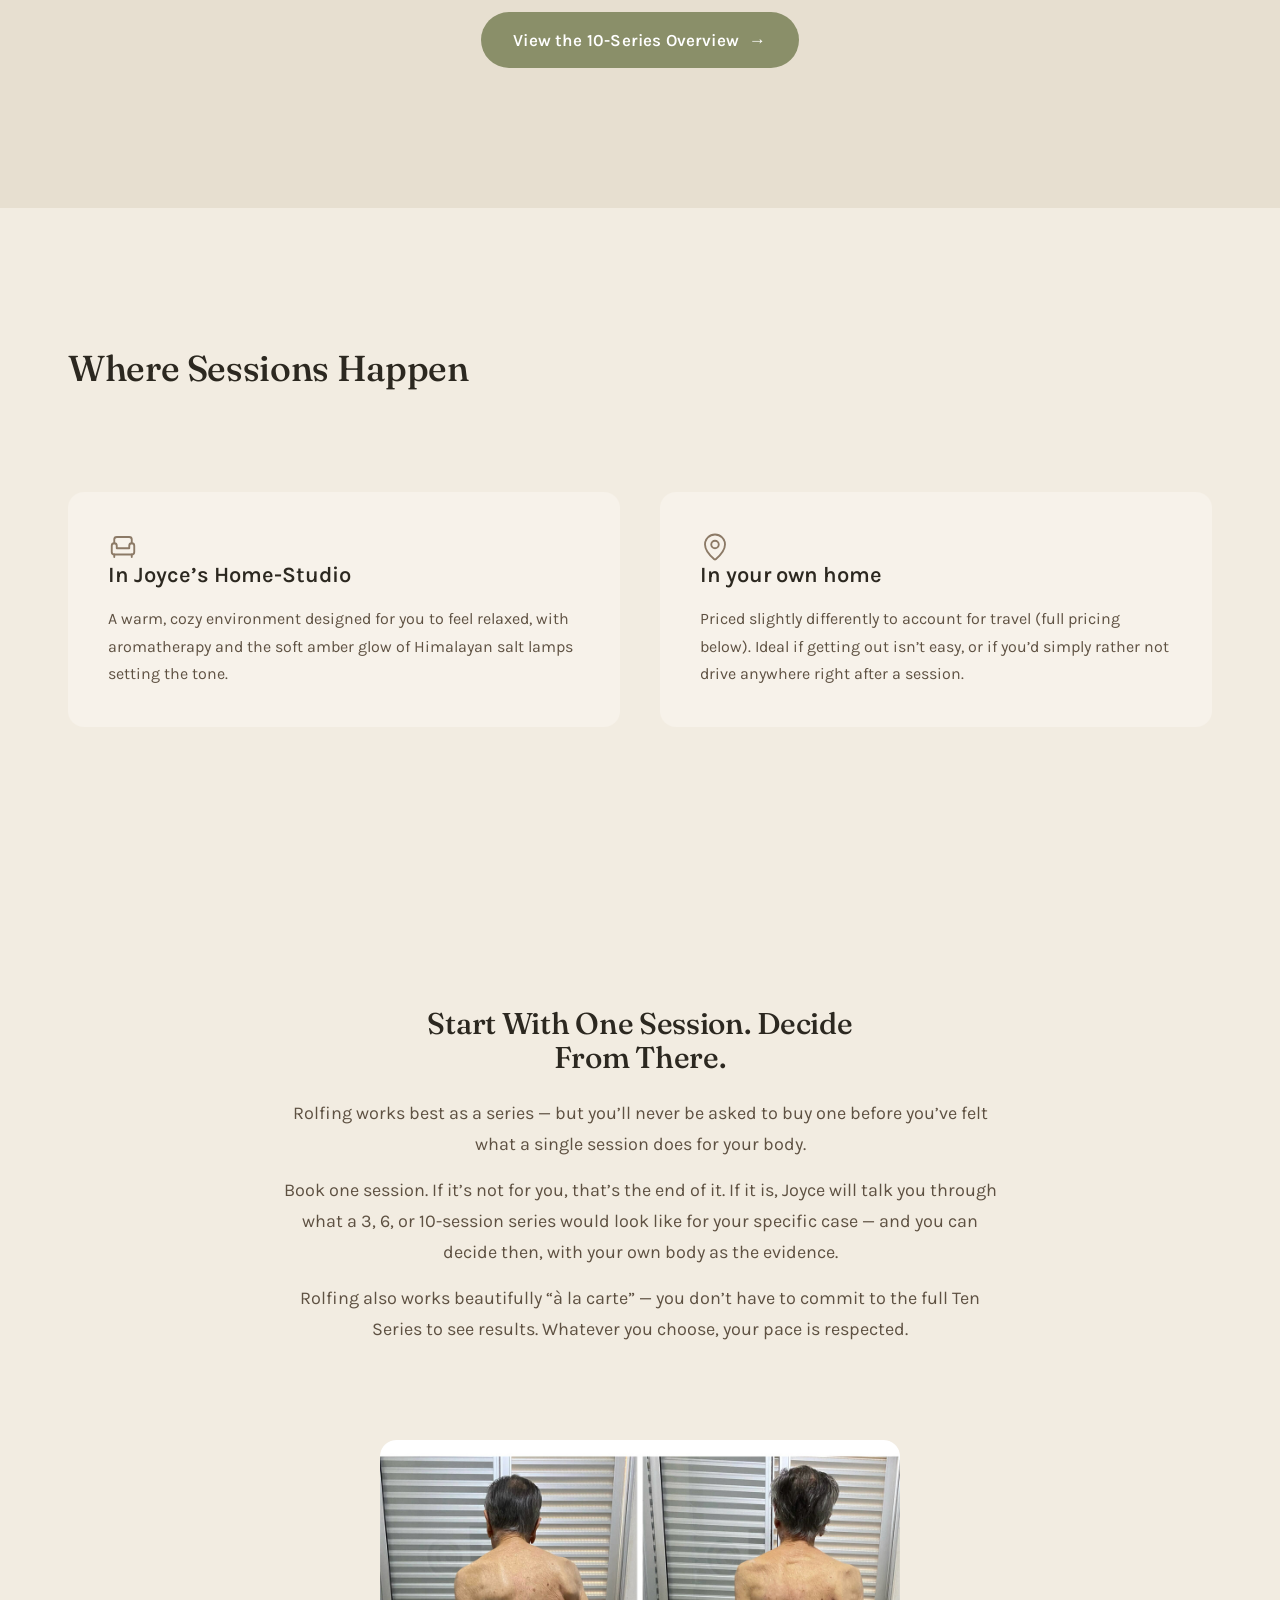
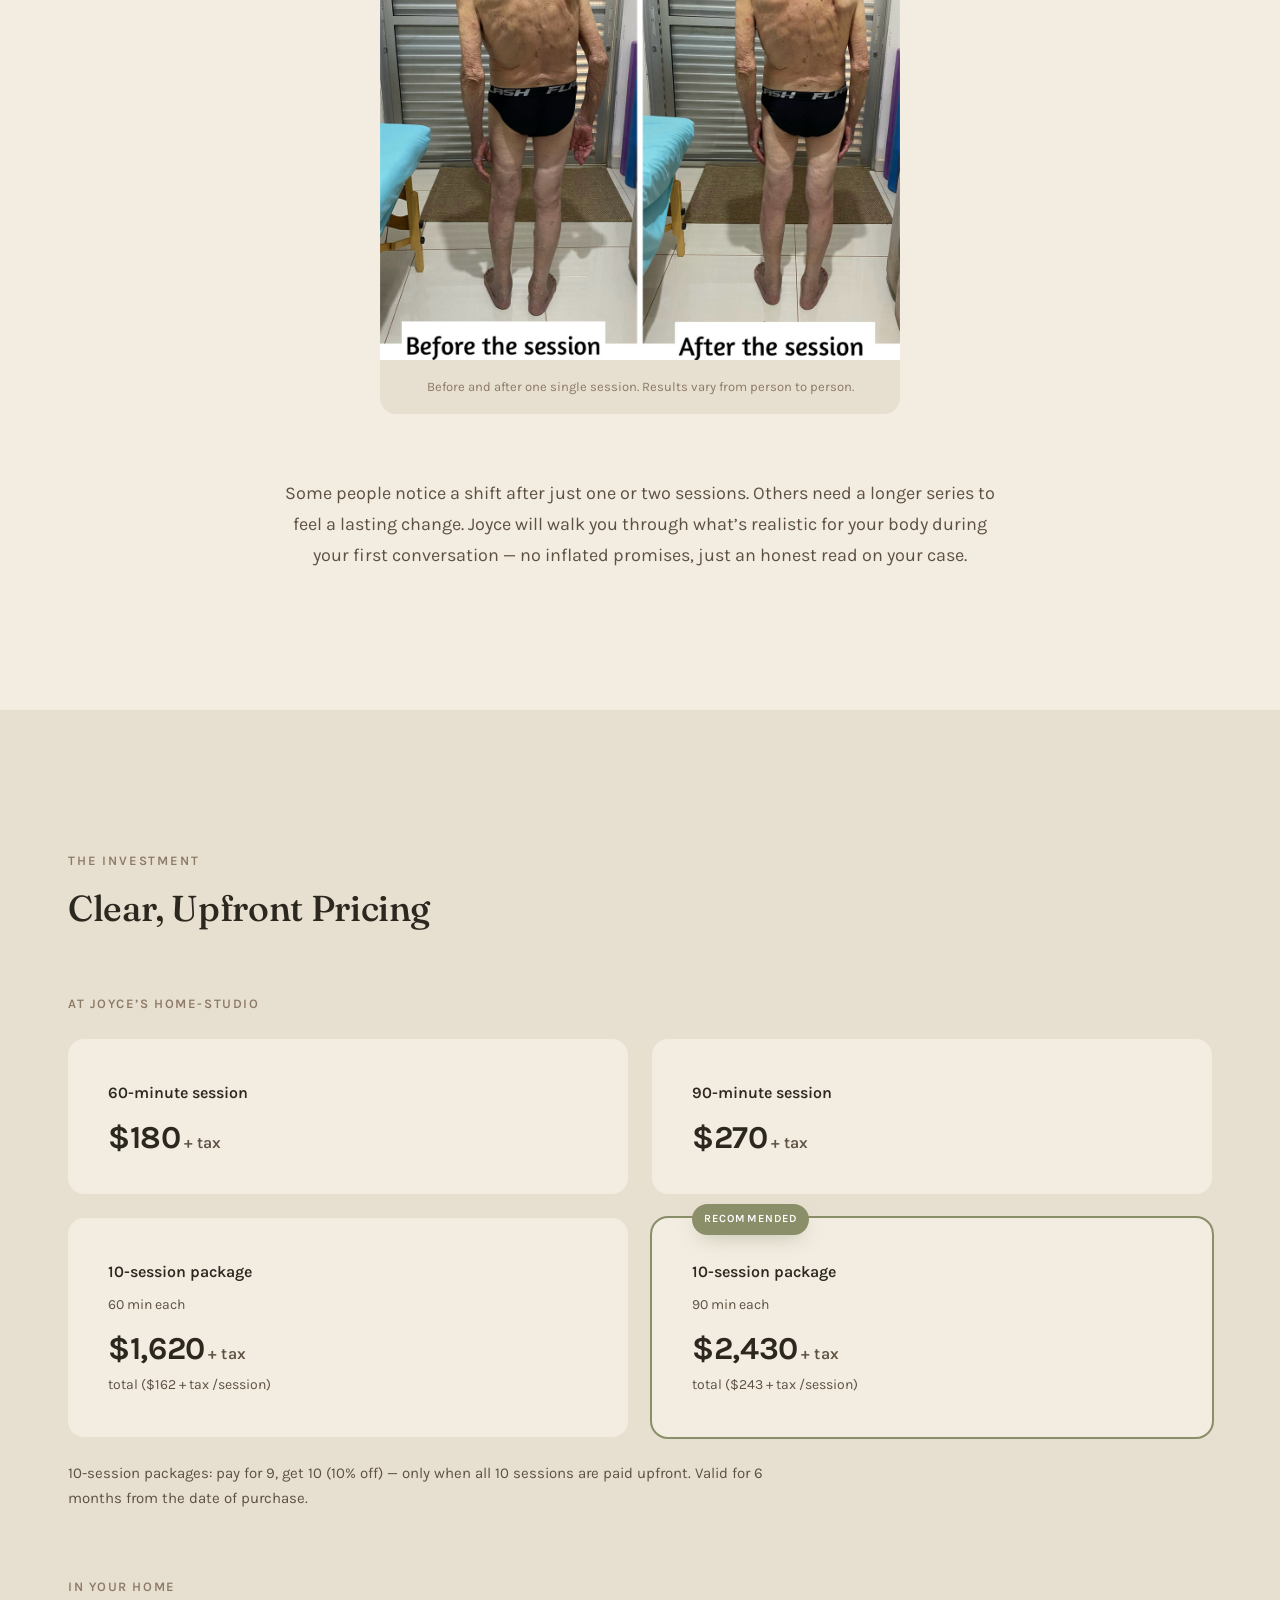
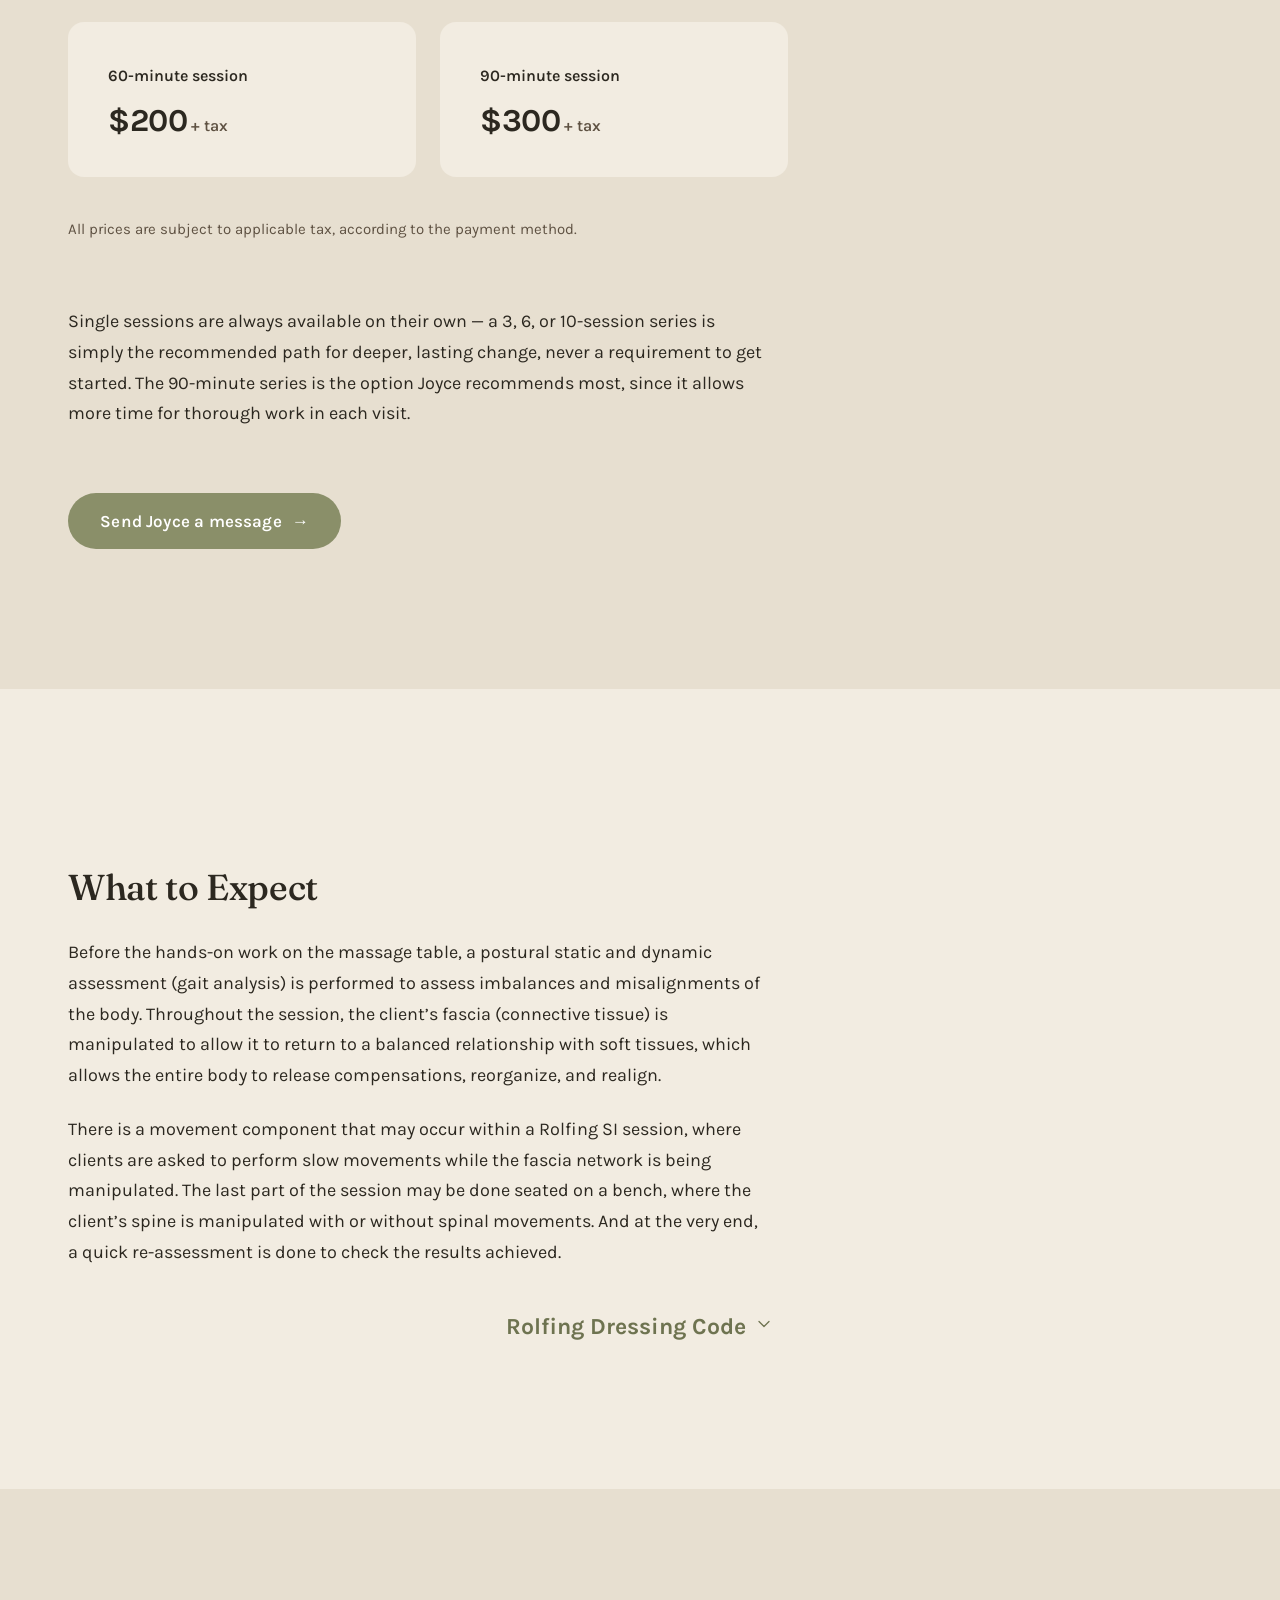
==== commit b3aa2ca4: "Pacote de 10 sessoes: paga 9, faz 10 (10% off) A pedido da Joyce, para o pacote voltar a ter motivo " ====
--- a/index.html
+++ b/index.html
@@ -641,20 +641,21 @@
               <span class="price-card__name">10-session package</span>
               <span class="price-card__meta">60 min each</span>
               <span class="price-card__figures">
-                <span class="price-card__now">$1,800<span class="price-card__tax">+ tax</span></span>
-              </span>
-              <span class="price-card__unit">total ($180 + tax /session)</span>
+                <span class="price-card__now">$1,620<span class="price-card__tax">+ tax</span></span>
+              </span>
+              <span class="price-card__unit">total ($162 + tax /session)</span>
             </div>
             <div class="price-card is-recommended">
               <span class="badge">Recommended</span>
               <span class="price-card__name">10-session package</span>
               <span class="price-card__meta">90 min each</span>
               <span class="price-card__figures">
-                <span class="price-card__now">$2,700<span class="price-card__tax">+ tax</span></span>
-              </span>
-              <span class="price-card__unit">total ($270 + tax /session)</span>
-            </div>
-          </div>
+                <span class="price-card__now">$2,430<span class="price-card__tax">+ tax</span></span>
+              </span>
+              <span class="price-card__unit">total ($243 + tax /session)</span>
+            </div>
+          </div>
+          <p class="price-fee-note" style="margin-top:var(--space-md);">10-session packages: pay for 9, get 10 (10% off) &mdash; only when all 10 sessions are paid upfront. Valid for 6 months from the date of purchase.</p>
         </div>
 
         <!-- In Your Home -->
@@ -782,7 +783,7 @@
 
           <details class="faq__item reveal">
             <summary>How much does it cost? <span class="chev" aria-hidden="true"><svg viewBox="0 0 24 24" width="20" height="20" fill="none" stroke="currentColor" stroke-width="1.5" stroke-linecap="round" stroke-linejoin="round"><path d="m6 9 6 6 6-6"/></svg></span></summary>
-            <div class="faq__answer"><p>Single sessions start at $180 + tax (60 min) or $270 + tax (90 min) at Joyce&rsquo;s home-studio, with 10-session packages also available — see the full breakdown above.</p></div>
+            <div class="faq__answer"><p>Single sessions start at $180 + tax (60 min) or $270 + tax (90 min) at Joyce&rsquo;s home-studio, with a 10% discount on 10-session packages (one session free) when paid upfront — see the full breakdown above.</p></div>
           </details>
 
           <details class="faq__item reveal">
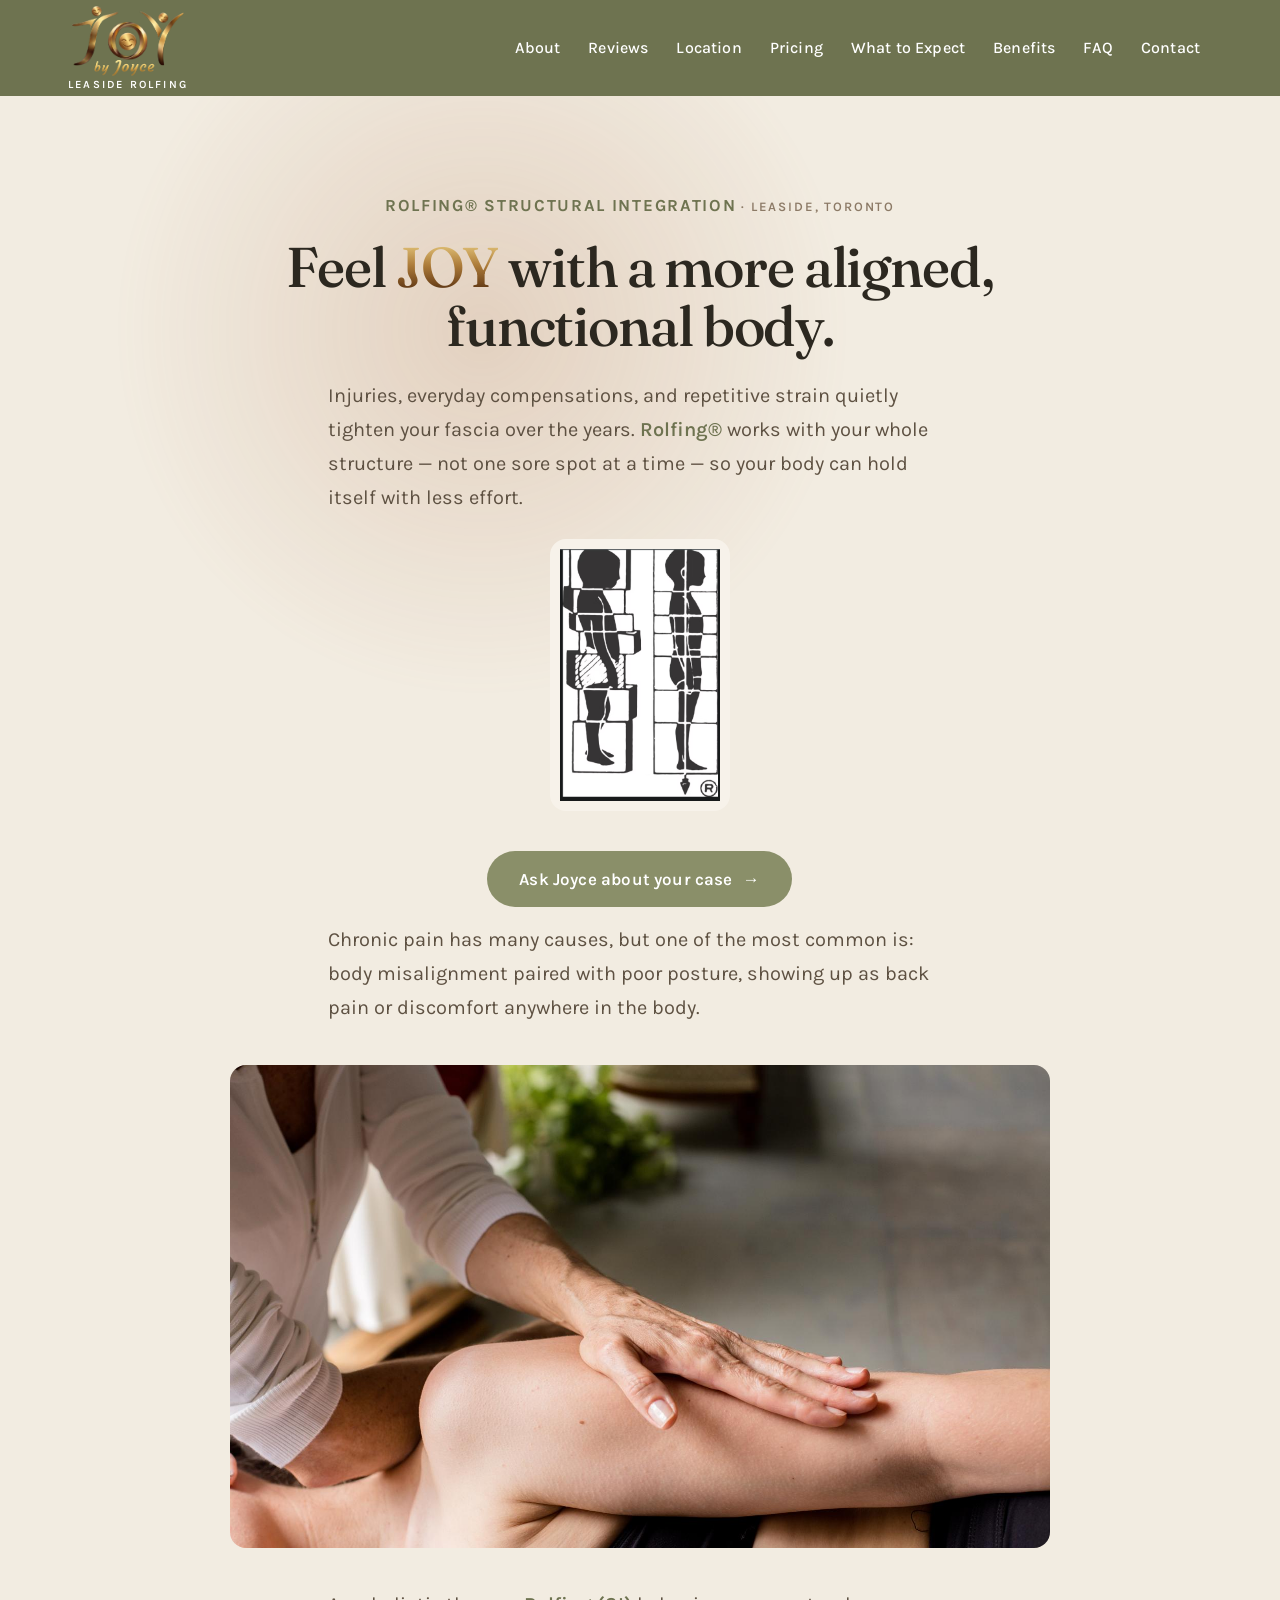
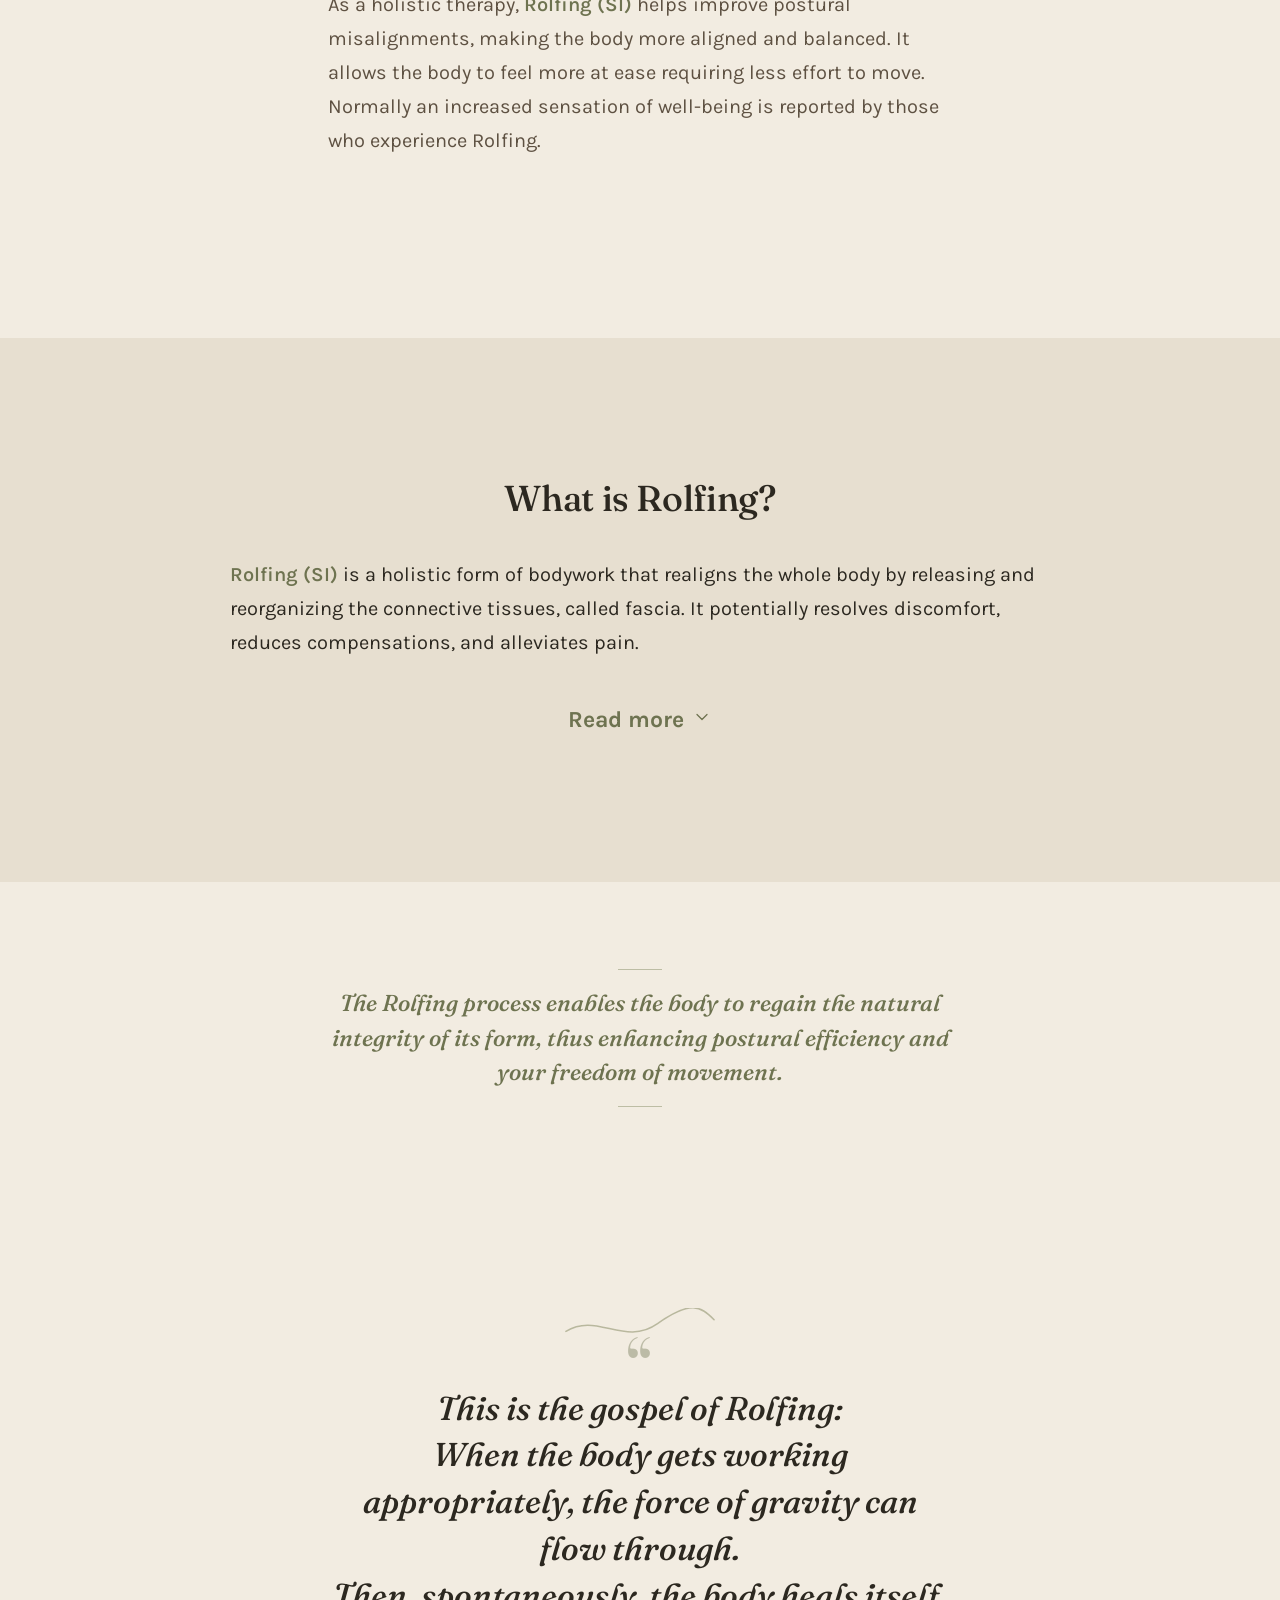
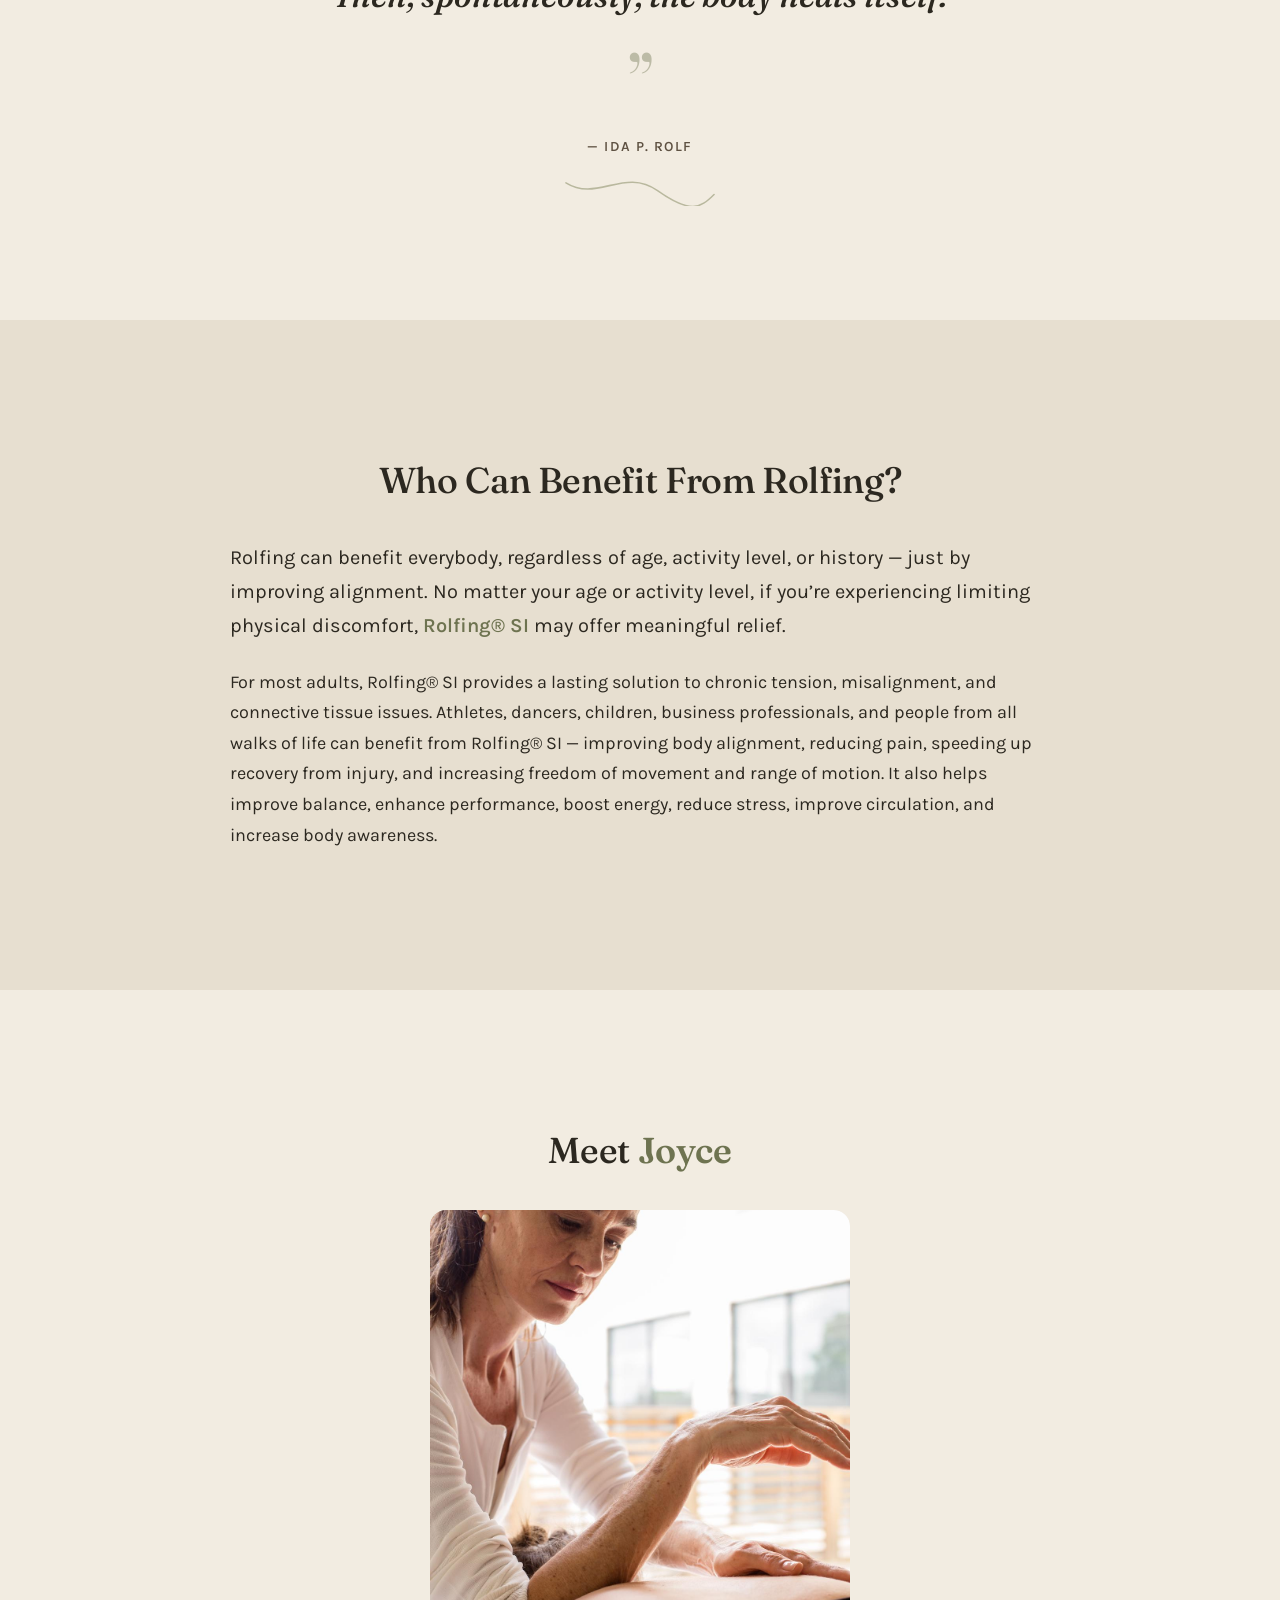
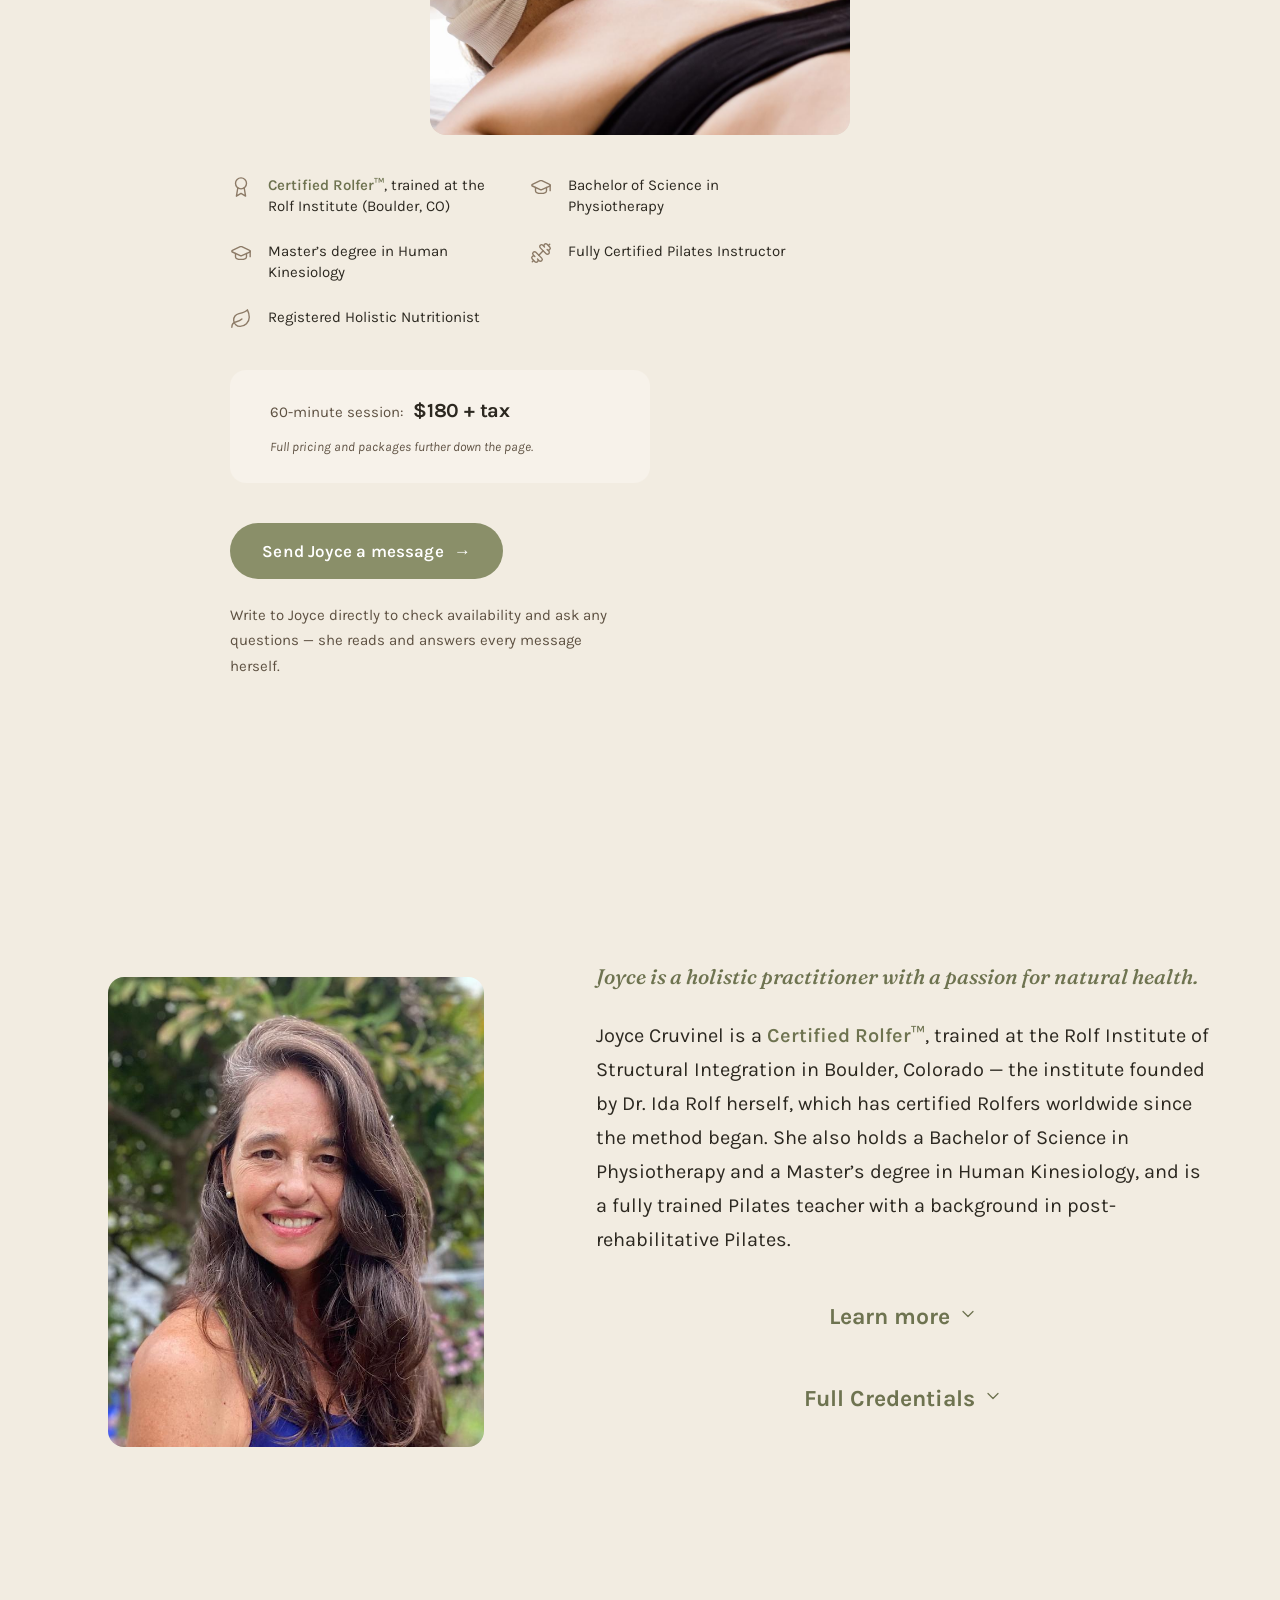
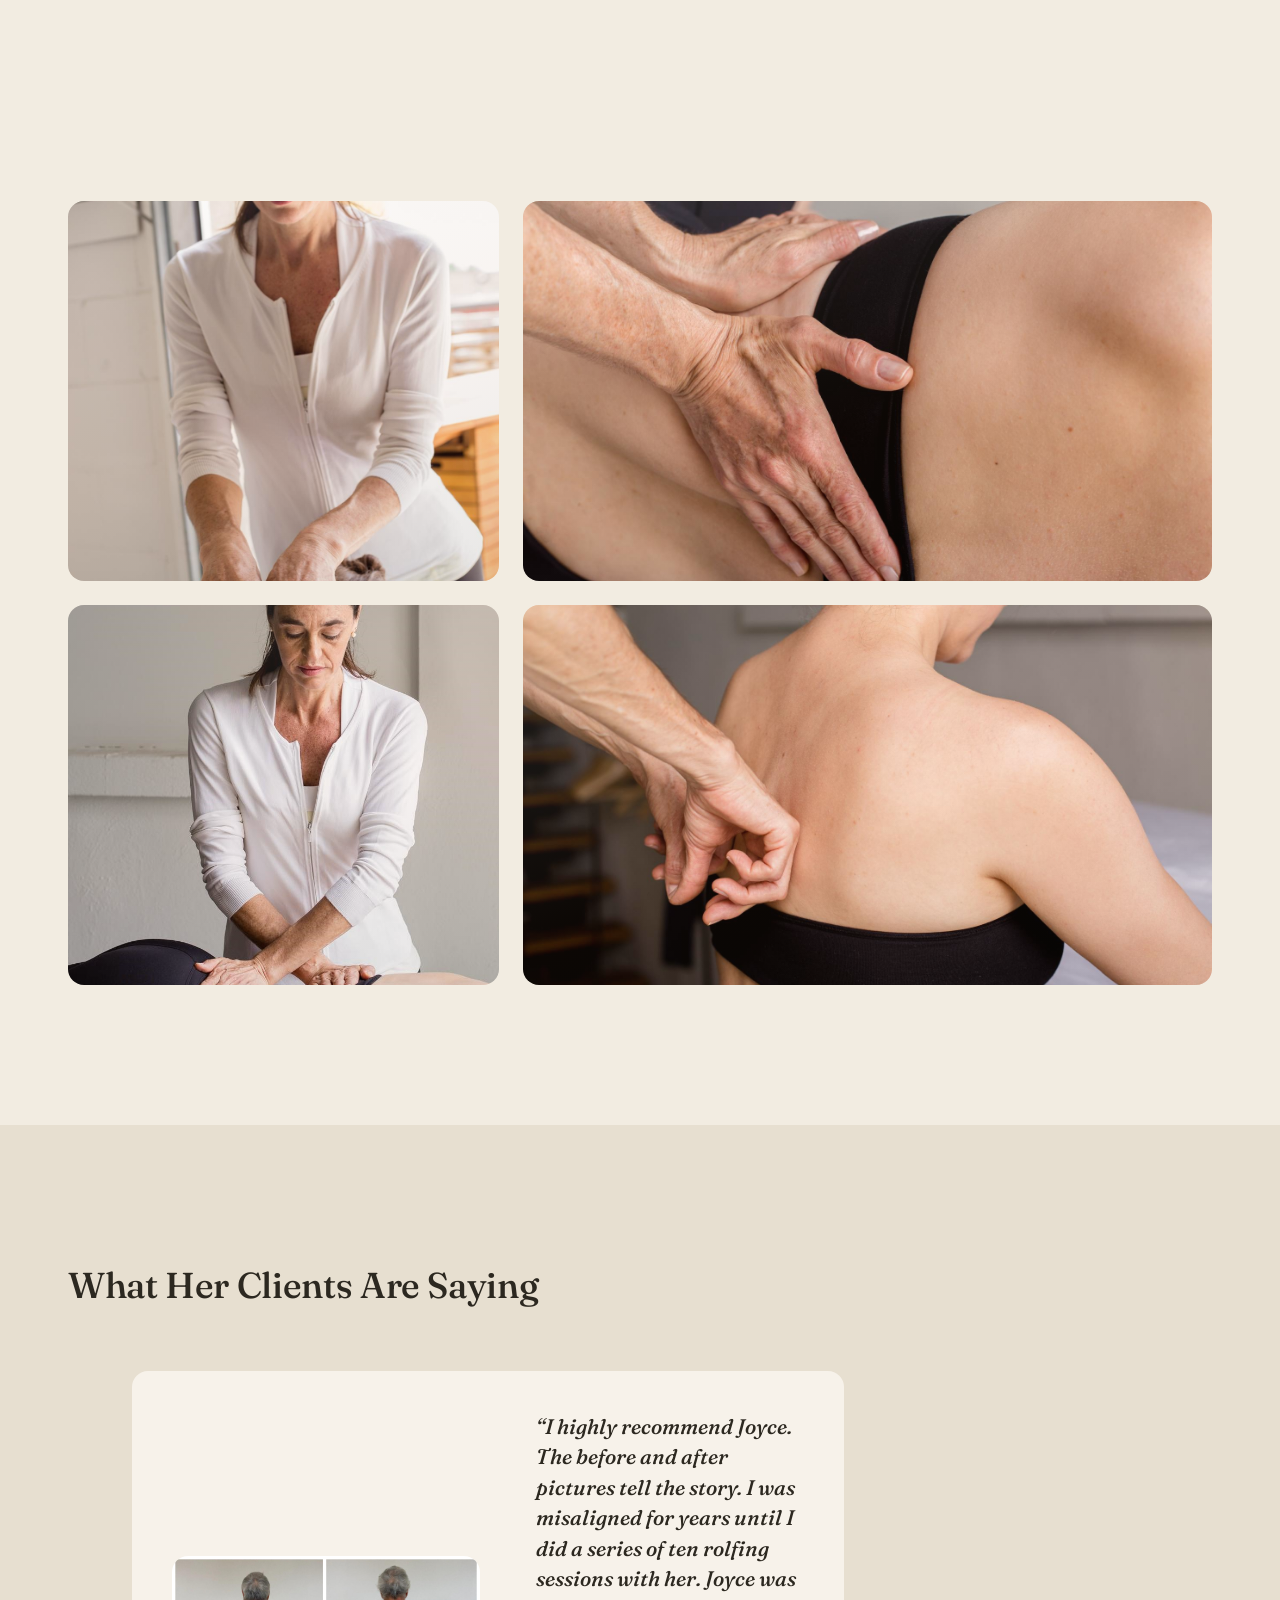
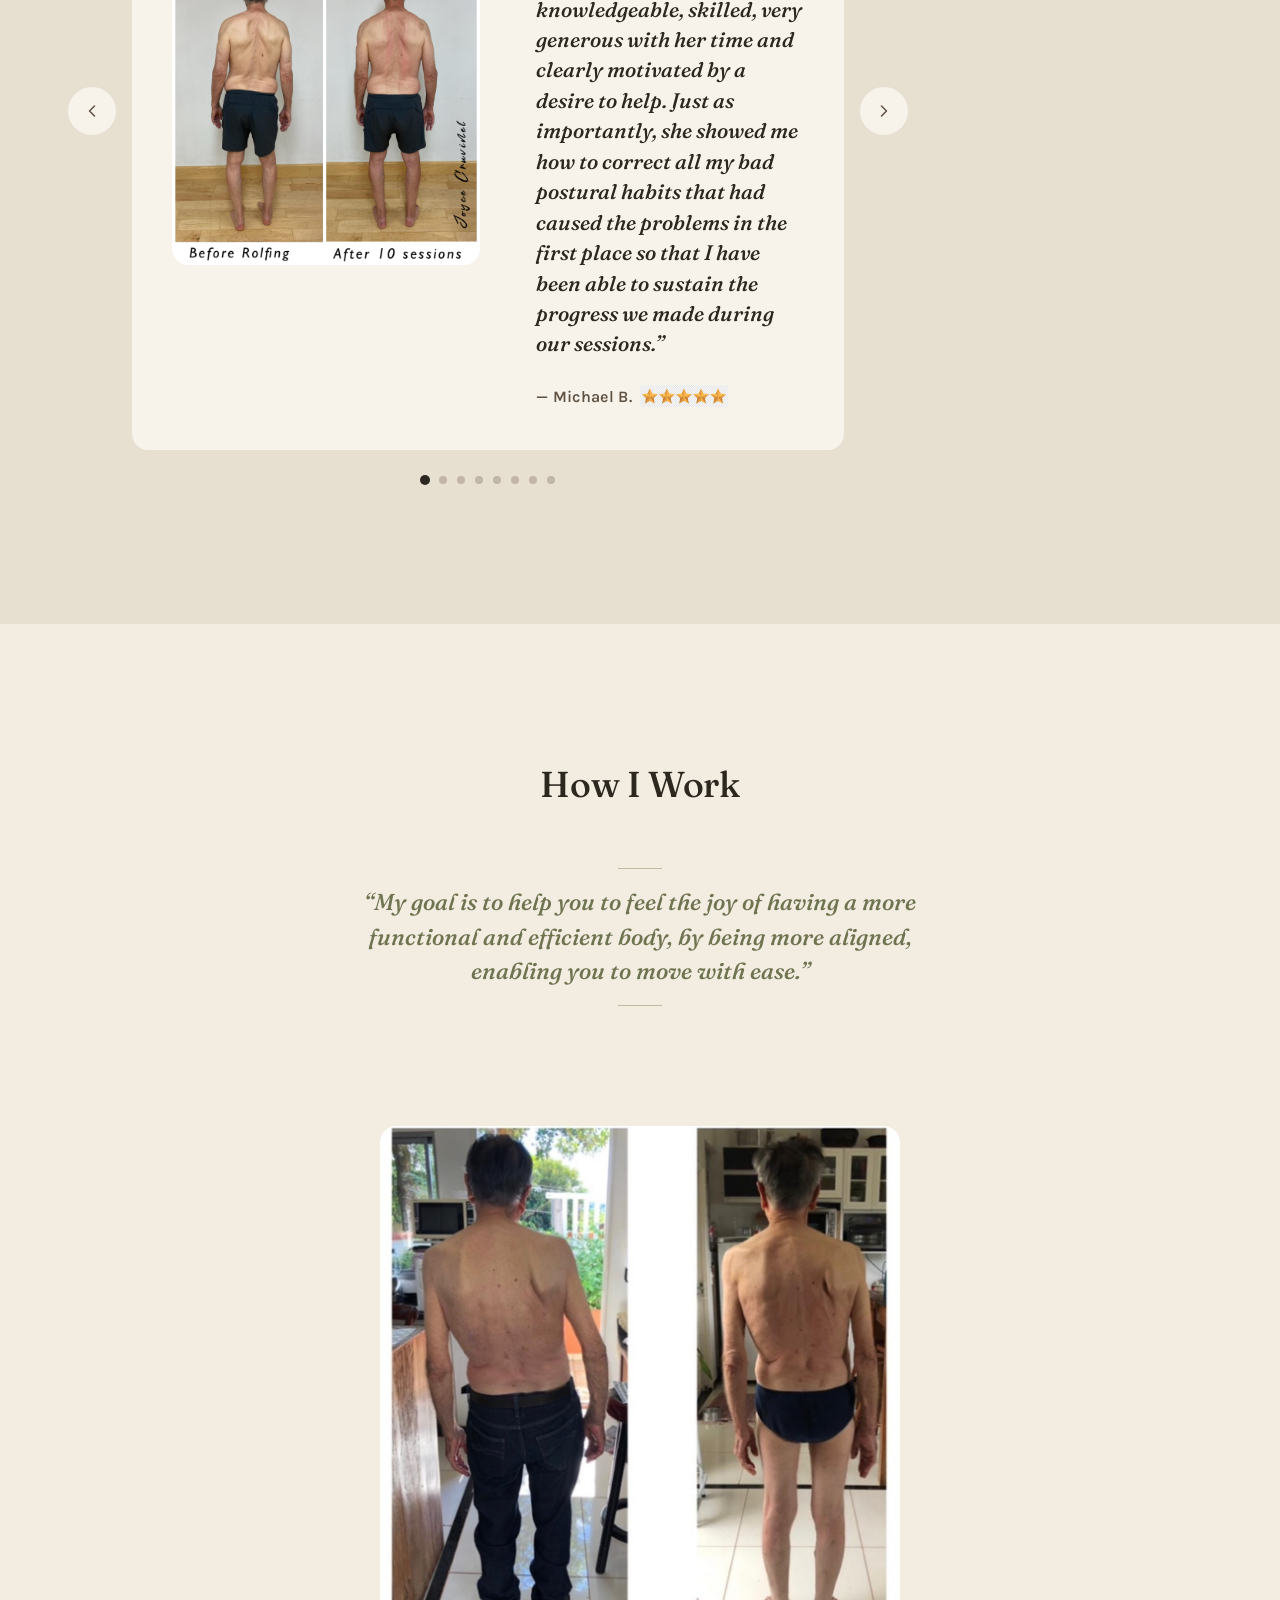
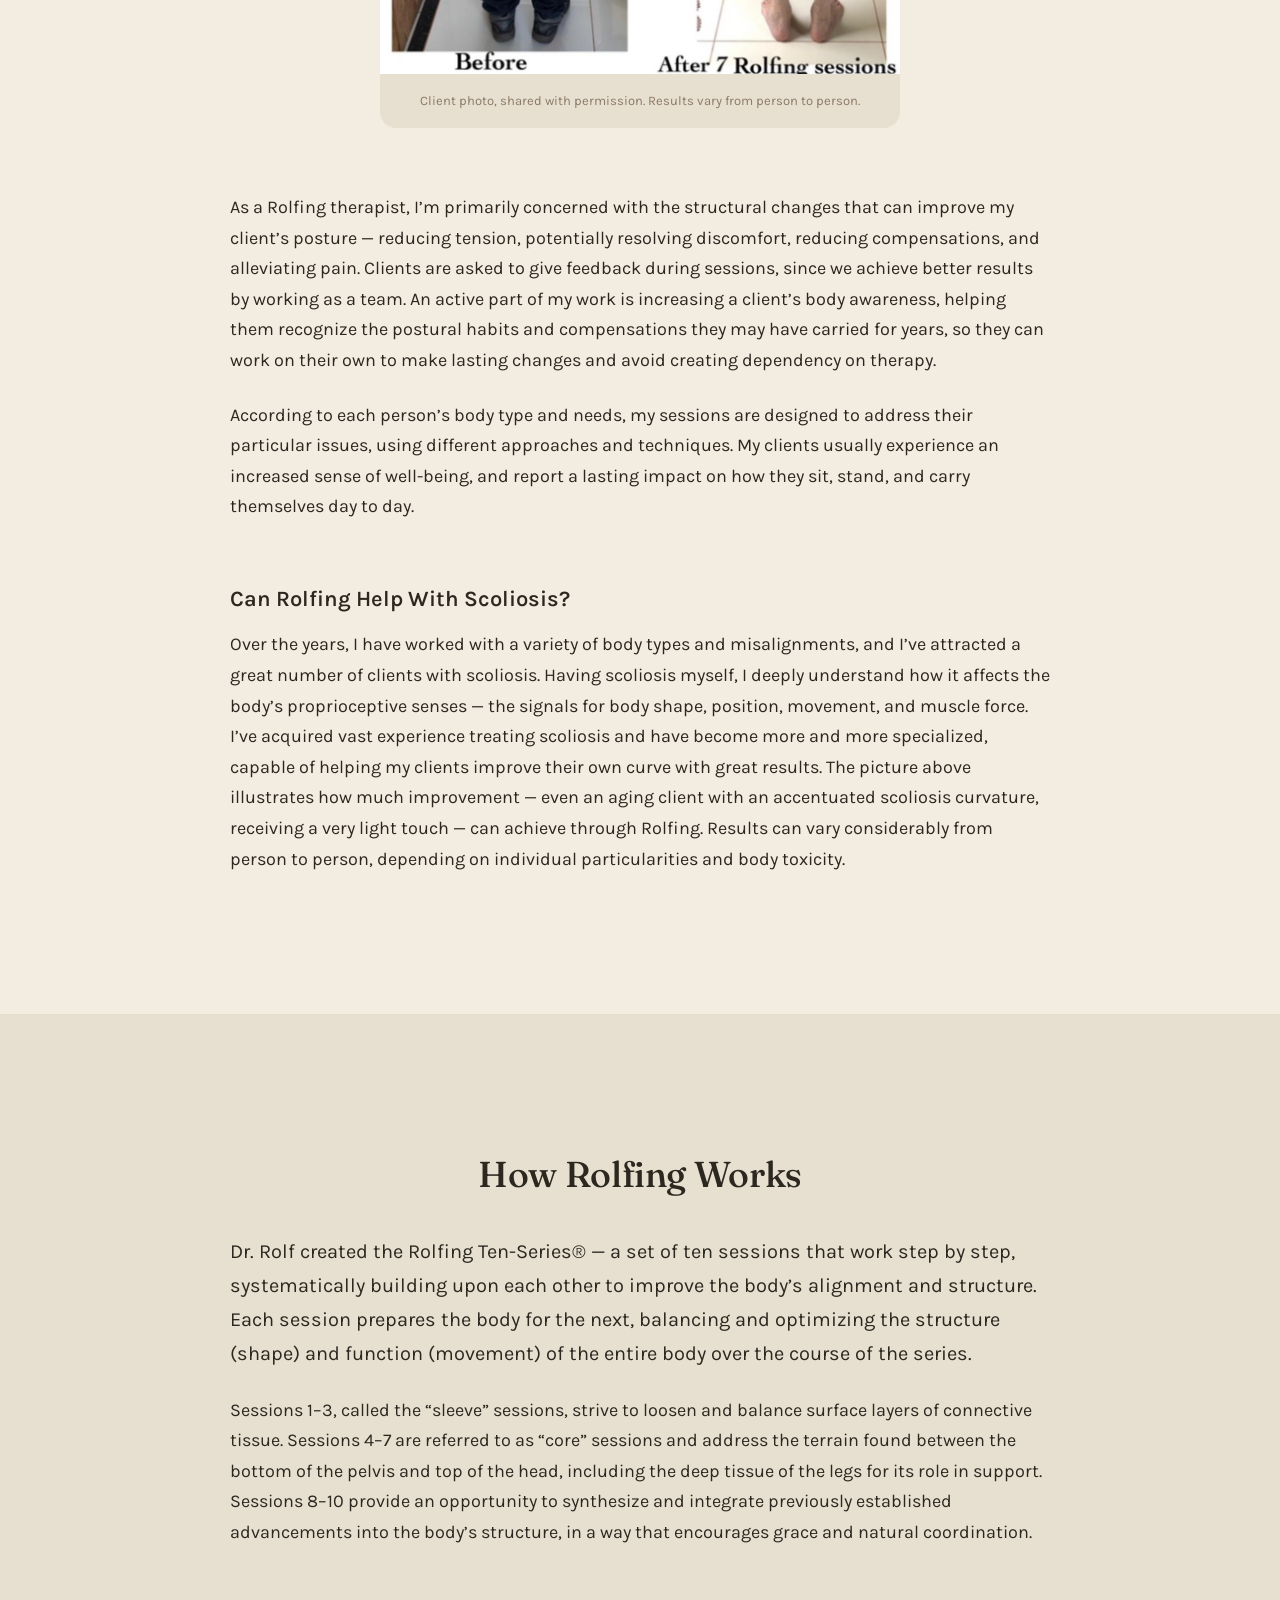
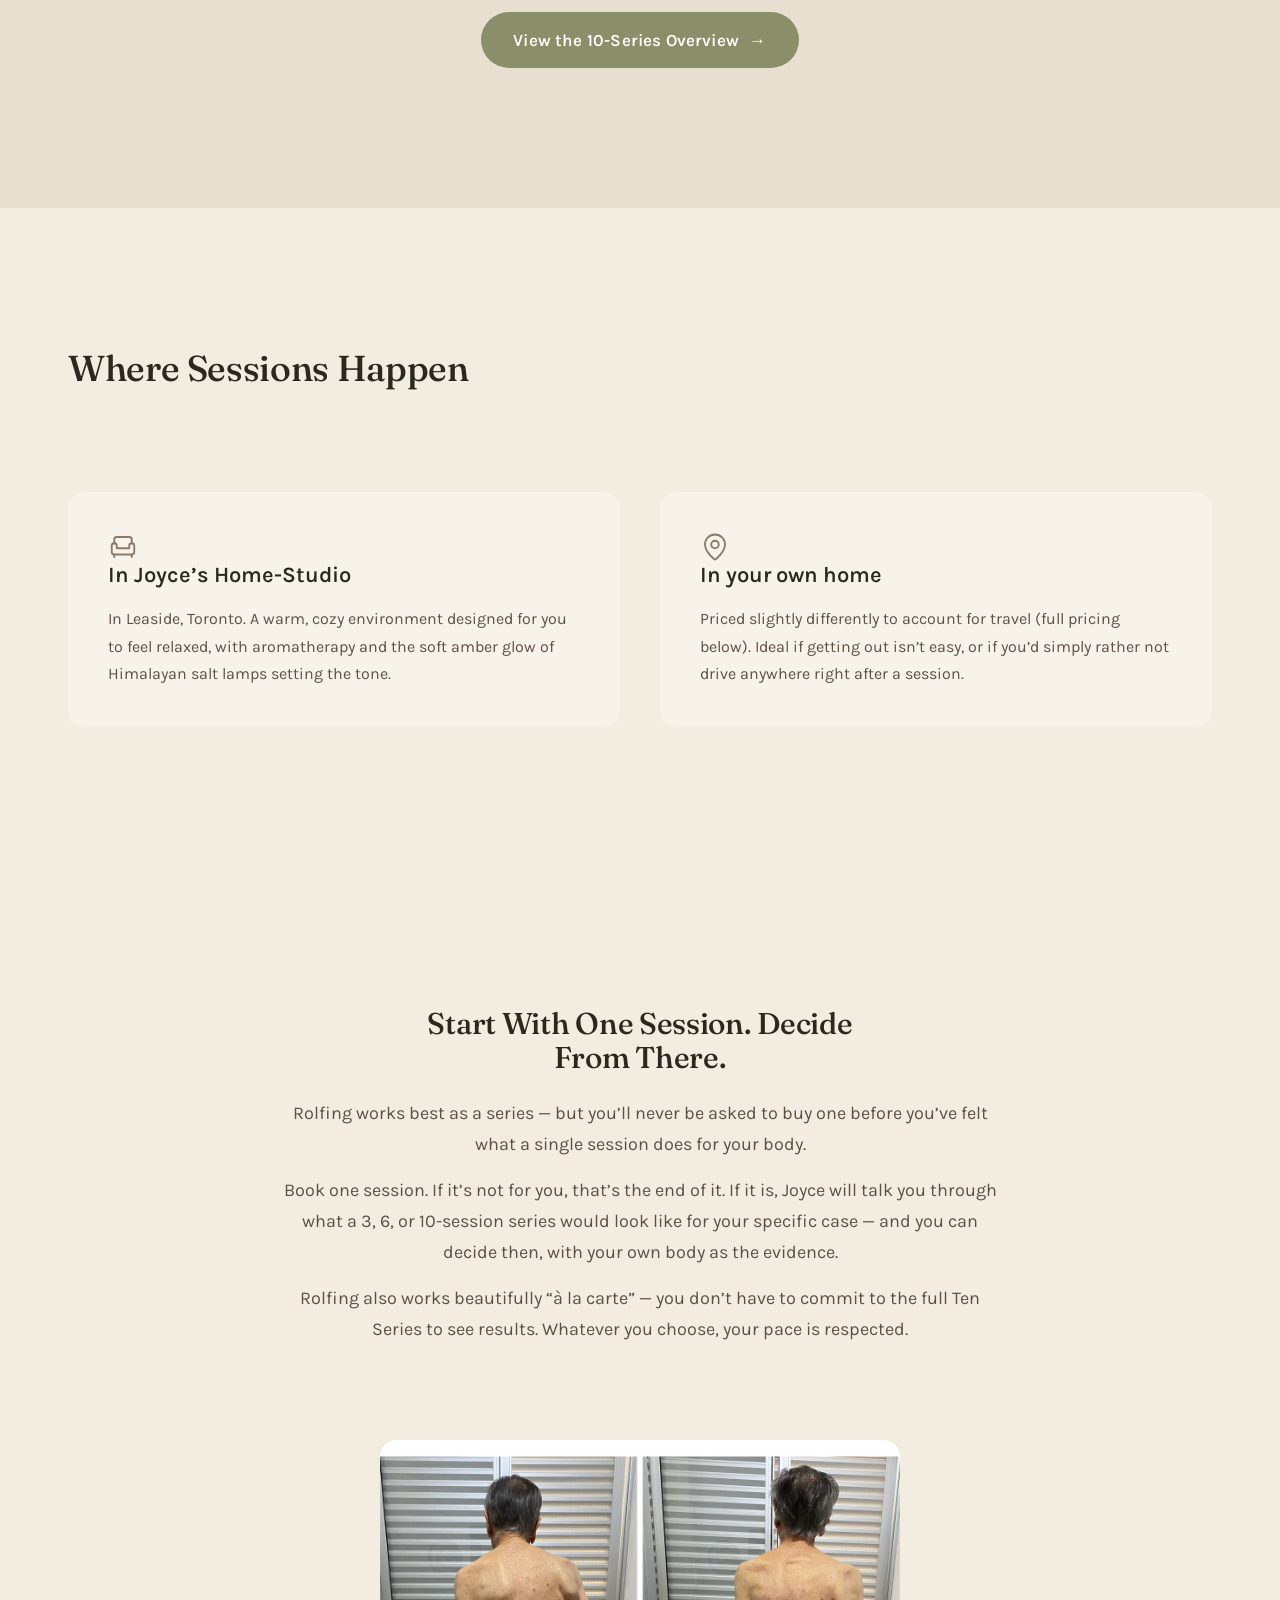
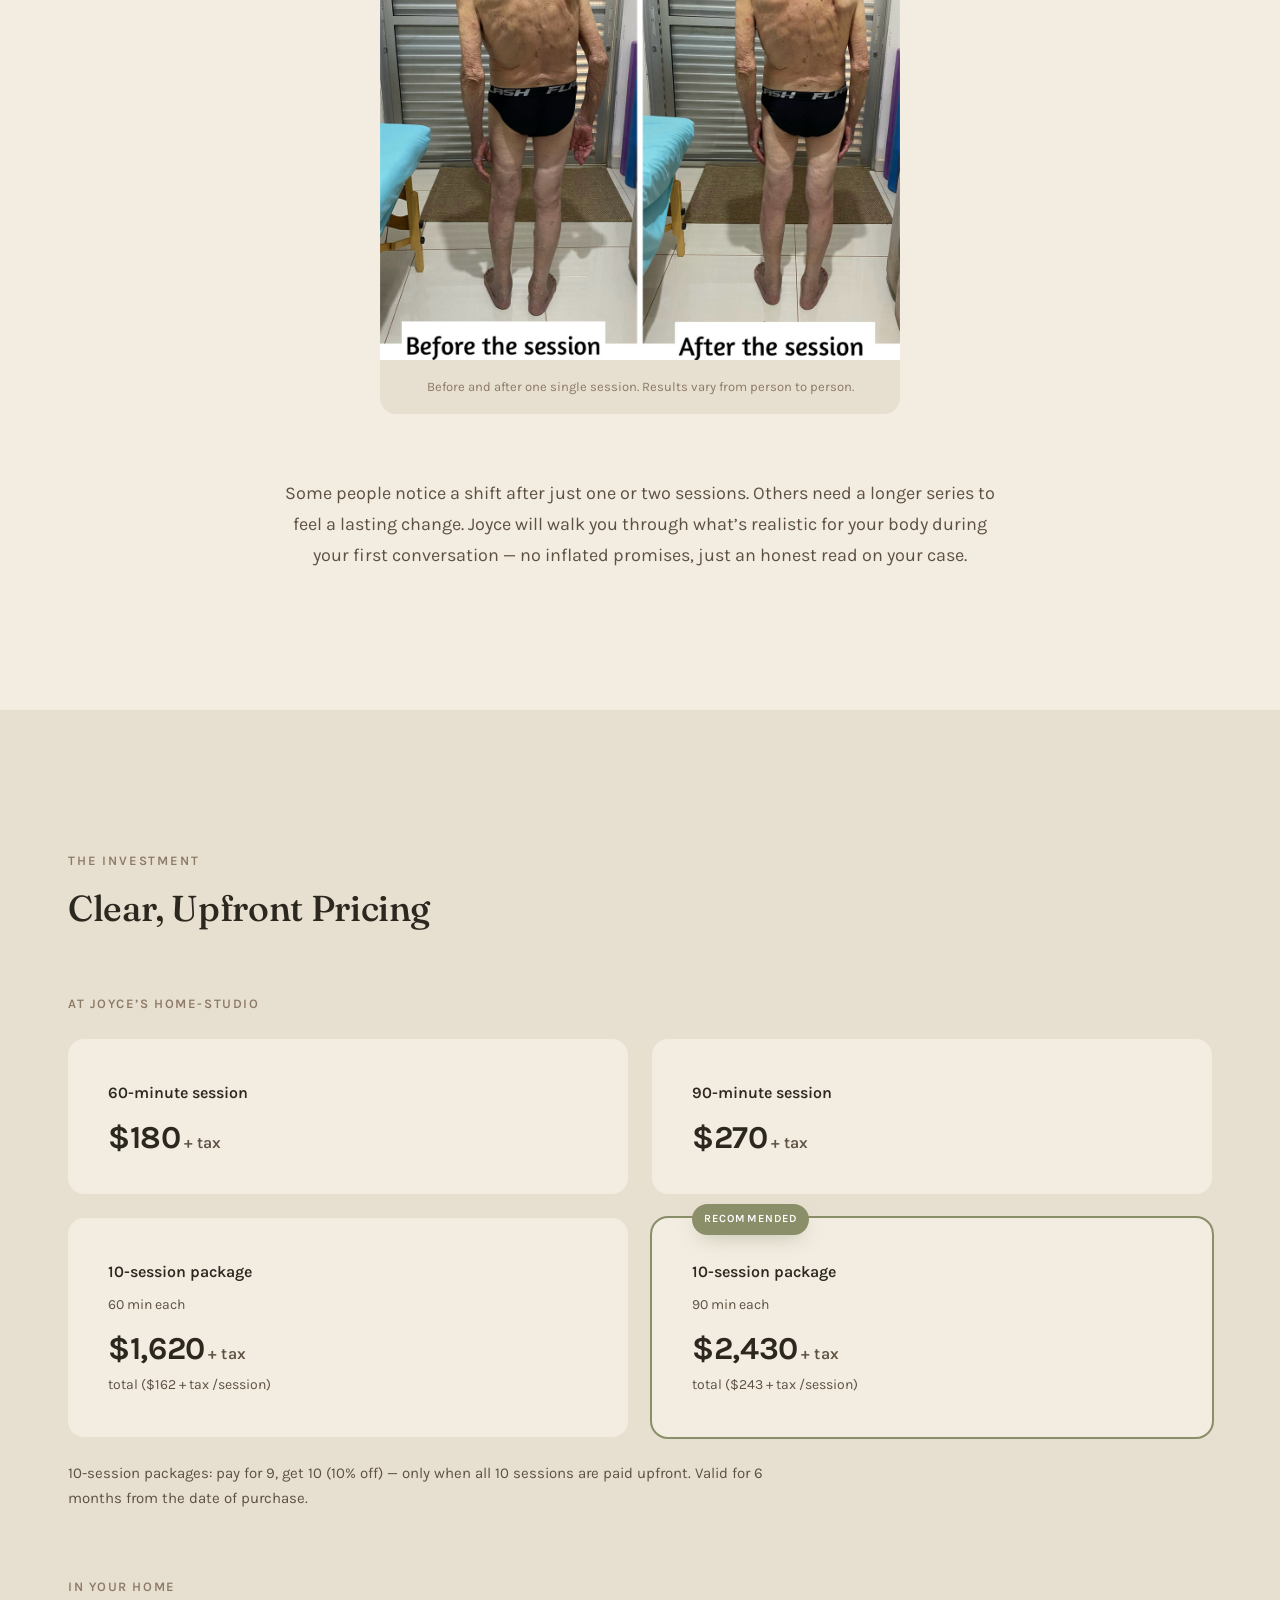
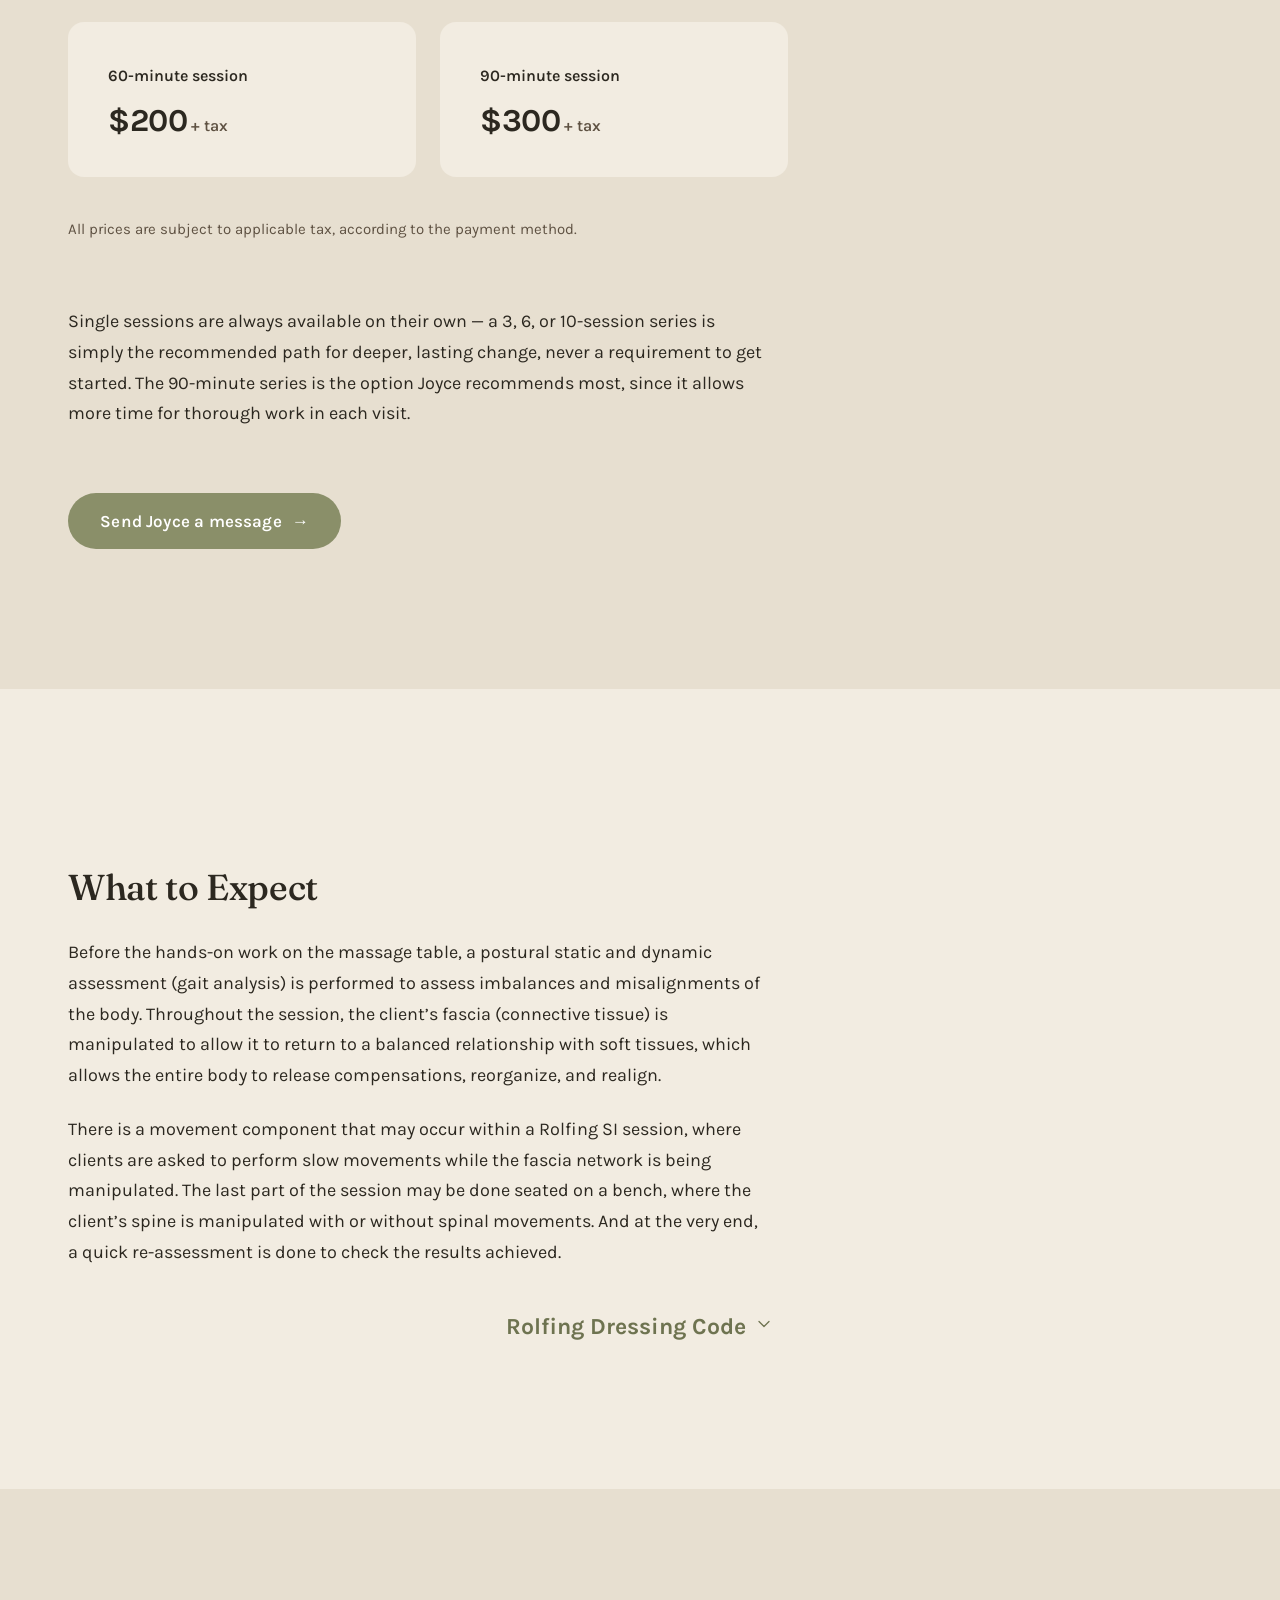
==== commit af1270a7: "Adiciona o nome Leaside Rolfing ao site - Linha "Leaside Rolfing" embaixo da logo no header (logo re" ====
--- a/index.html
+++ b/index.html
@@ -3,14 +3,14 @@
 <head>
   <meta charset="UTF-8" />
   <meta name="viewport" content="width=device-width, initial-scale=1.0" />
-  <title>Rolfing in Toronto | Whole-Body Relief for Chronic Tension &amp; Posture — Joyce Cruvinel, Certified Rolfer™</title>
-  <meta name="description" content="Tried physio, massage, or chiropractic and the tension always comes back? Joyce Cruvinel, a Toronto-based Certified Rolfer™ with a background in physiotherapy and human kinesiology, offers a whole-body approach to chronic pain, posture, and tightness." />
+  <title>Leaside Rolfing | Rolfing in Leaside, Toronto — Joyce Cruvinel, Certified Rolfer™</title>
+  <meta name="description" content="Tried physio, massage, or chiropractic and the tension always comes back? Joyce Cruvinel, a Certified Rolfer™ in Leaside, Toronto, with a background in physiotherapy and human kinesiology, offers a whole-body approach to chronic pain, posture, and tightness." />
   <link rel="canonical" href="https://joybyjoyce.com/" />
 
   <meta property="og:type" content="website" />
   <meta property="og:url" content="https://joybyjoyce.com/" />
-  <meta property="og:title" content="Rolfing in Toronto — Joyce Cruvinel, Certified Rolfer™" />
-  <meta property="og:description" content="A whole-body approach to chronic pain, tight shoulders, and poor posture — from a Toronto-based Certified Rolfer™." />
+  <meta property="og:title" content="Leaside Rolfing — Joyce Cruvinel, Certified Rolfer™ in Toronto" />
+  <meta property="og:description" content="A whole-body approach to chronic pain, tight shoulders, and poor posture — from a Certified Rolfer™ in Leaside, Toronto." />
   <!-- URL absoluta: o WhatsApp/Facebook busca a imagem no ar, sem saber de que
        pagina veio, entao caminho relativo nao resolve. -->
   <meta property="og:image" content="https://joybyjoyce.com/assets/img/og-cover.jpg" />
@@ -39,10 +39,11 @@
       <!-- No mobile cada slot ocupa metade da barra (ver .header-slot no CSS);
            no desktop os slots viram display:contents e somem do layout. -->
       <div class="header-slot header-slot--brand">
-        <a class="brand" href="#hero" aria-label="Joy by Joyce — Healthier Choices — back to top">
+        <a class="brand" href="#hero" aria-label="Joy by Joyce — Leaside Rolfing — back to top">
           <img class="brand-logo" src="assets/img/logo-joyce.png"
-               alt="Joy by Joyce — Healthier Choices"
+               alt="Joy by Joyce"
                width="557" height="350" />
+          <span class="brand-sub" aria-hidden="true">Leaside Rolfing</span>
         </a>
       </div>
 
@@ -78,7 +79,7 @@
     <div class="container">
       <div class="hero__grid">
         <div class="hero__content">
-          <p class="eyebrow"><span class="eyebrow__kw">Rolfing® Structural Integration</span> · Toronto</p>
+          <p class="eyebrow"><span class="eyebrow__kw">Rolfing® Structural Integration</span><span class="eyebrow__sep"> · </span><span class="eyebrow__place">Leaside, Toronto</span></p>
 
           <h1 class="hero__title">Feel <span class="hero__title-gold">JOY</span> with a more aligned, functional body.</h1>
 
@@ -573,7 +574,7 @@
               <svg viewBox="0 0 24 24" fill="none" stroke="currentColor" stroke-width="1.5" stroke-linecap="round" stroke-linejoin="round"><path d="M19 9V6a2 2 0 0 0-2-2H7a2 2 0 0 0-2 2v3"/><path d="M3 11v5a2 2 0 0 0 2 2h14a2 2 0 0 0 2-2v-5a2 2 0 0 0-4 0v2H7v-2a2 2 0 0 0-4 0Z"/><path d="M5 18v2"/><path d="M19 18v2"/></svg>
             </span>
             <h3>In Joyce&rsquo;s Home-Studio</h3>
-            <p>A warm, cozy environment designed for you to feel relaxed, with aromatherapy and the soft amber glow of Himalayan salt lamps setting the tone.</p>
+            <p>In Leaside, Toronto. A warm, cozy environment designed for you to feel relaxed, with aromatherapy and the soft amber glow of Himalayan salt lamps setting the tone.</p>
           </div>
           <div class="where__col reveal">
             <span class="where__icon" aria-hidden="true">
@@ -912,7 +913,7 @@
 
   <footer class="site-footer">
     <div class="container">
-      <p><strong>Joyce Cruvinel</strong> · Certified Rolfer™ · Serving Toronto</p>
+      <p><strong>Leaside Rolfing</strong> · Joyce Cruvinel, Certified Rolfer™ · Leaside, Toronto</p>
       <p>Rolfing® and Certified Rolfer™ are service marks of the Dr. Ida Rolf Institute®.</p>
     </div>
   </footer>
--- a/css/styles.css
+++ b/css/styles.css
@@ -165,6 +165,12 @@
   font-weight: 700;
   font-size: 1.3em;
   letter-spacing: 0.1em;
+}
+/* Onde a linha não cabe inteira, a região desce para uma linha própria,
+   centrada, sem o "·" pendurado no fim da primeira. */
+@media (max-width: 900px) {
+  .eyebrow__sep { display: none; }
+  .eyebrow__place { display: block; margin-top: 4px; }
 }
 
 .section-title {
@@ -320,26 +326,52 @@
    Só a altura é fixada; a largura acompanha a proporção do arquivo. */
 .brand {
   display: inline-flex;
+  flex-direction: column;
   align-items: center;
+  gap: 3px;
   text-decoration: none;
   flex: none;
 }
+/* Alturas da logo descontam a linha "Leaside Rolfing" embaixo, para o
+   conjunto caber no mesmo --header-h de antes. */
 .brand-logo {
-  height: 77px;
+  height: 70px;
   width: auto;
   flex: none;
+}
+/* Nome do negócio (Google Business Profile) logo abaixo da arte da logo. */
+.brand-sub {
+  font-family: var(--font-body);
+  font-weight: 600;
+  font-size: 11px;
+  line-height: 1;
+  letter-spacing: 0.2em;
+  text-transform: uppercase;
+  color: var(--header-fg);
+  white-space: nowrap;
 }
 @media (max-width: 900px) {
   /* A arte do PNG começa ~7px (na escala mobile) depois da borda esquerda do
      arquivo; a margem à direita compensa isso e centra a logo opticamente
-     dentro da metade dela. */
-  .brand-logo { height: 120px; margin-right: 7px; }
-}
-@media (max-width: 560px) { .brand-logo { height: 104px; } }
+     dentro da metade dela. A linha de baixo recebe a mesma margem para
+     ficar no eixo da arte. */
+  .brand-logo { height: 102px; margin-right: 7px; }
+  .brand-sub { font-size: 13px; margin-right: 7px; }
+}
+@media (max-width: 560px) {
+  .brand-logo { height: 88px; }
+  .brand-sub { font-size: 12px; }
+}
 /* Telas estreitas: a logo tem que caber na metade da barra (largura ≈ 1,65x
    a altura), senão ela invade o lado do hambúrguer. */
-@media (max-width: 420px) { .brand-logo { height: 92px; } }
-@media (max-width: 360px) { .brand-logo { height: 84px; } }
+@media (max-width: 420px) {
+  .brand-logo { height: 78px; }
+  .brand-sub { font-size: 11px; letter-spacing: 0.16em; }
+}
+@media (max-width: 360px) {
+  .brand-logo { height: 70px; }
+  .brand-sub { font-size: 10px; }
+}
 
 /* ---- Menu de seções ----------------------------------------------------- */
 .site-nav__list {
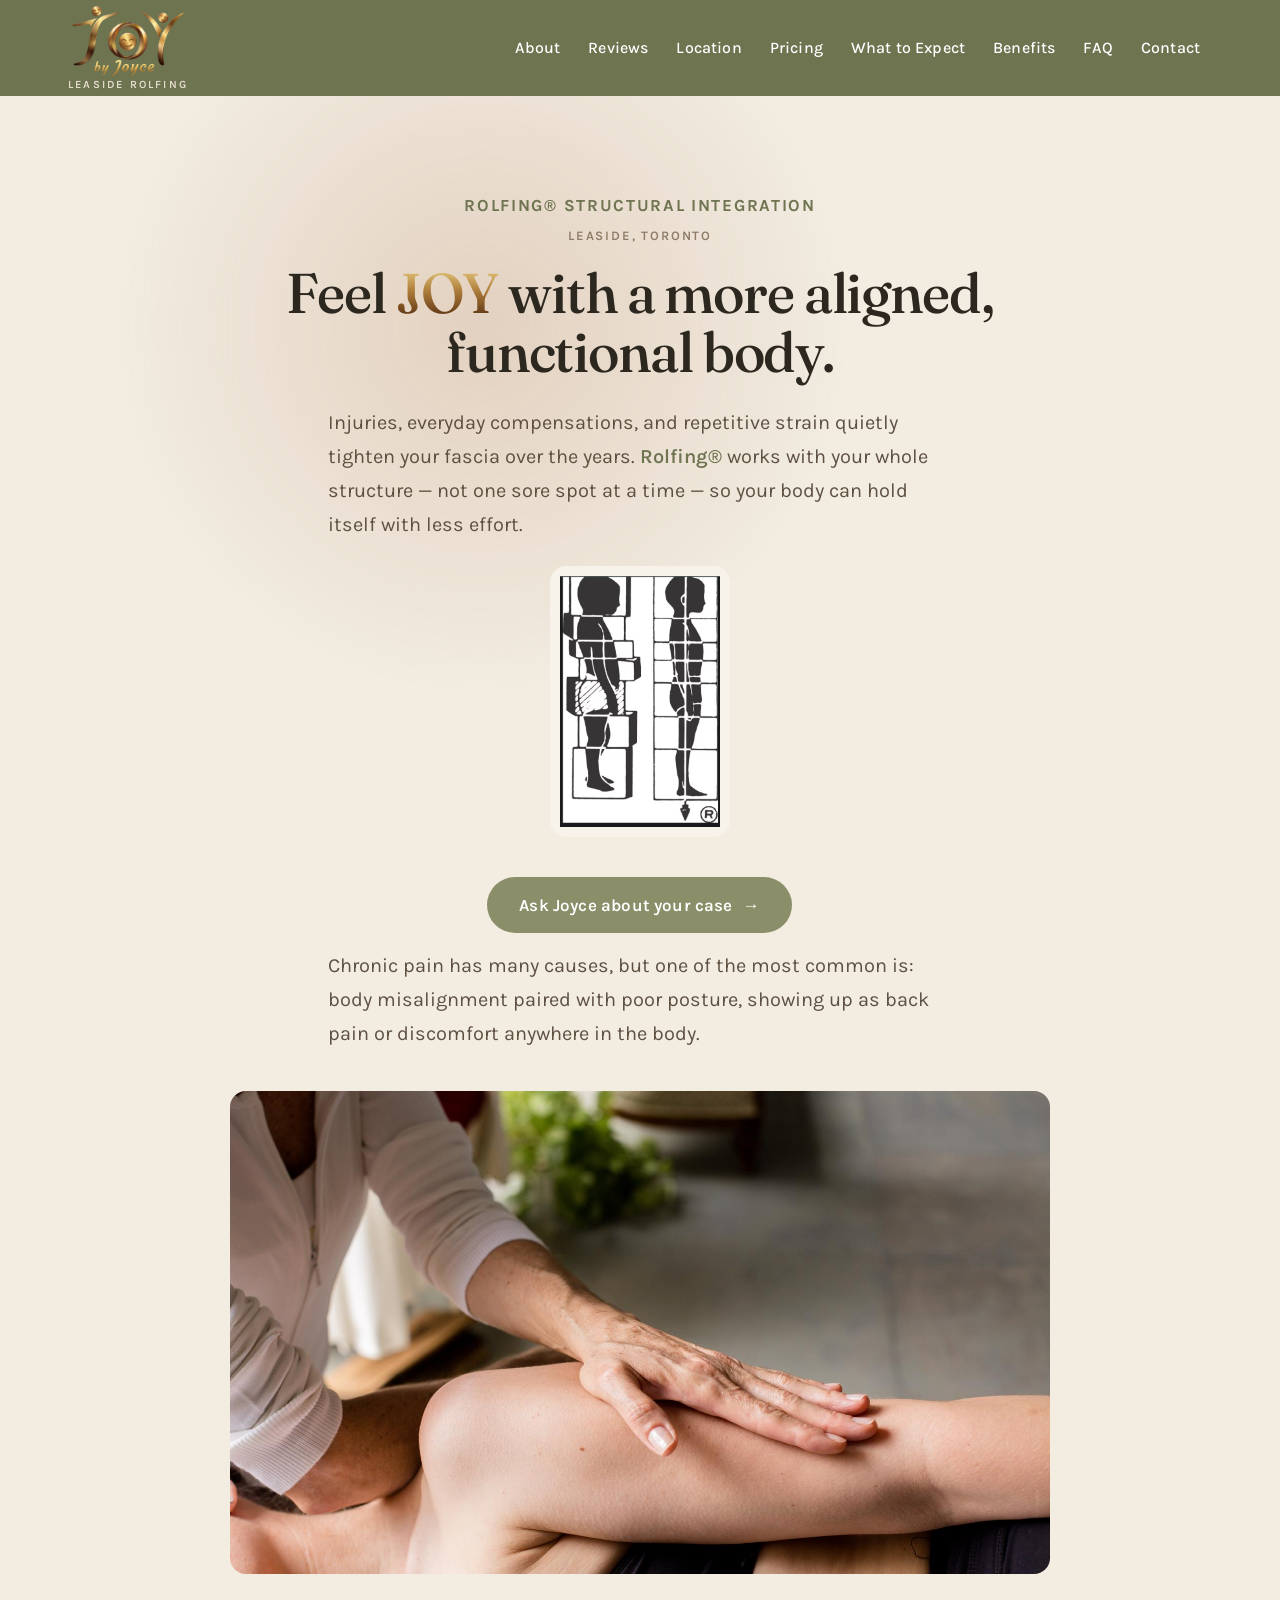
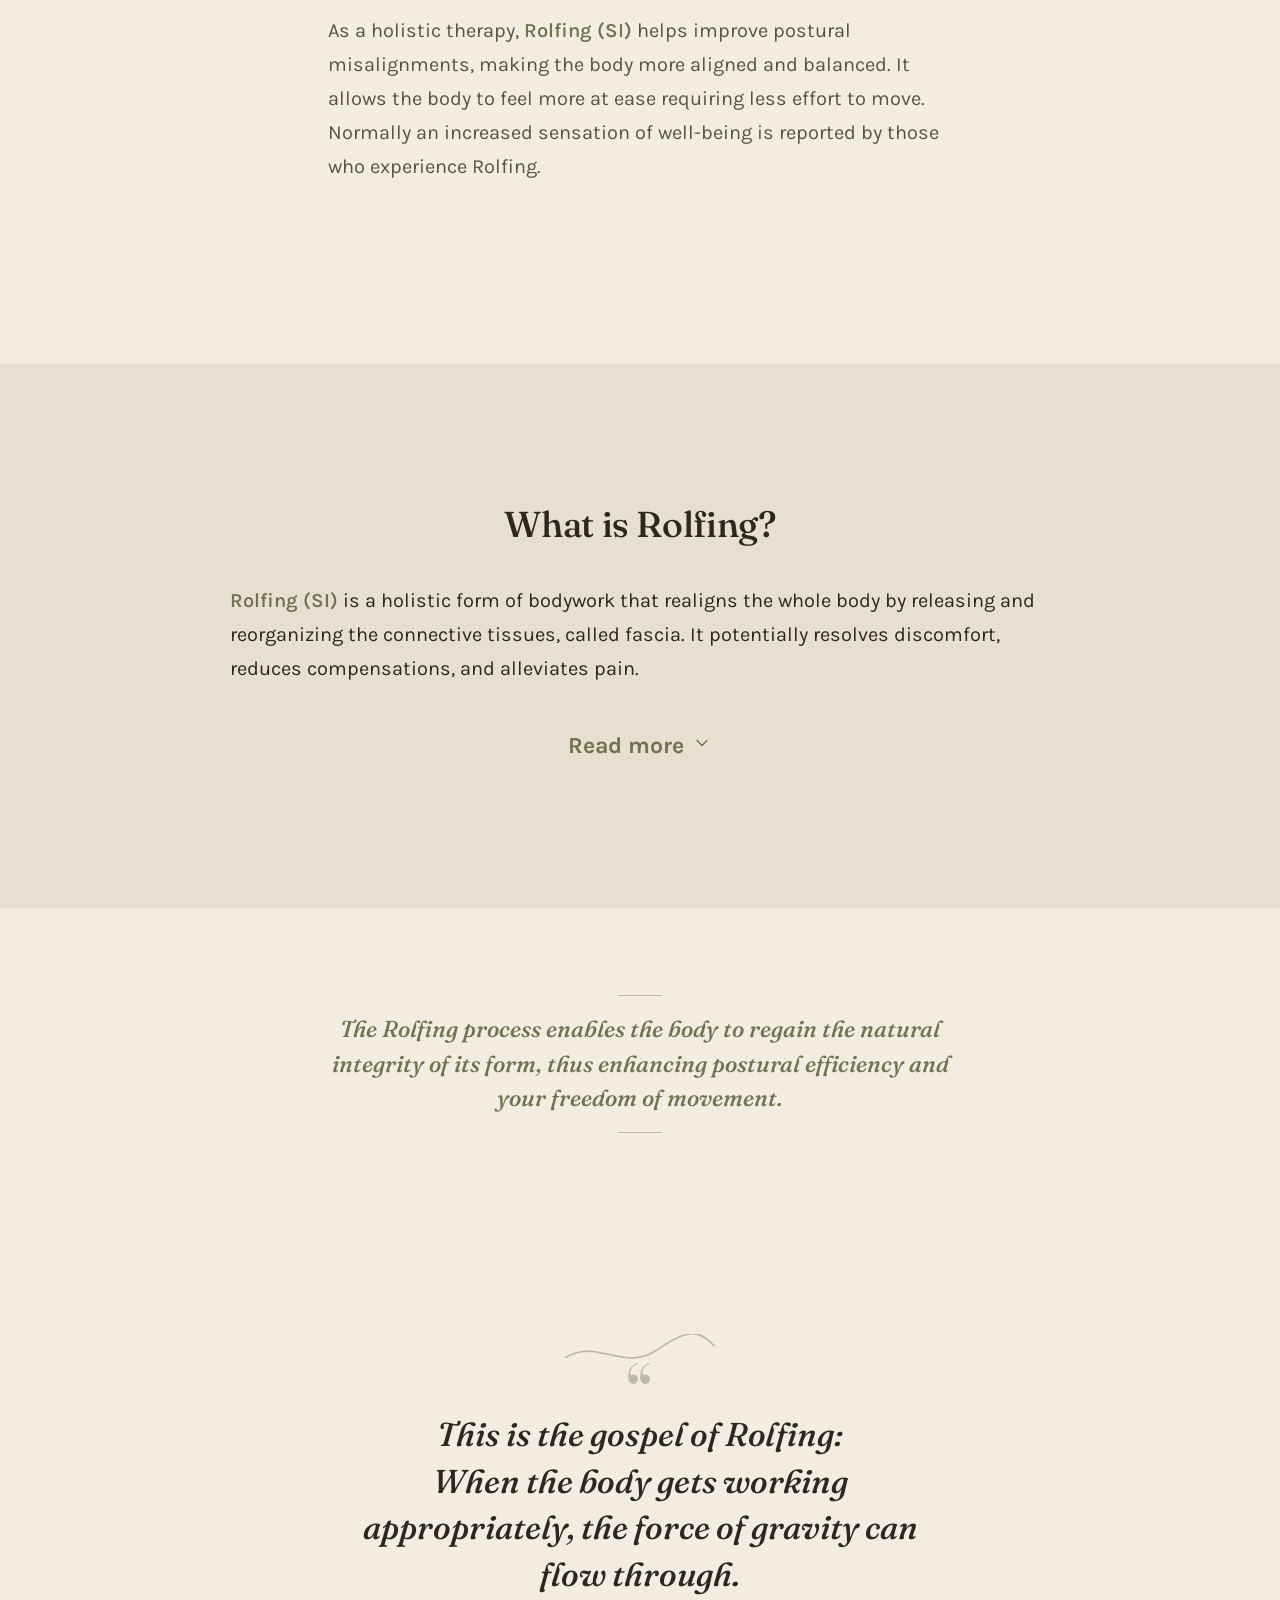
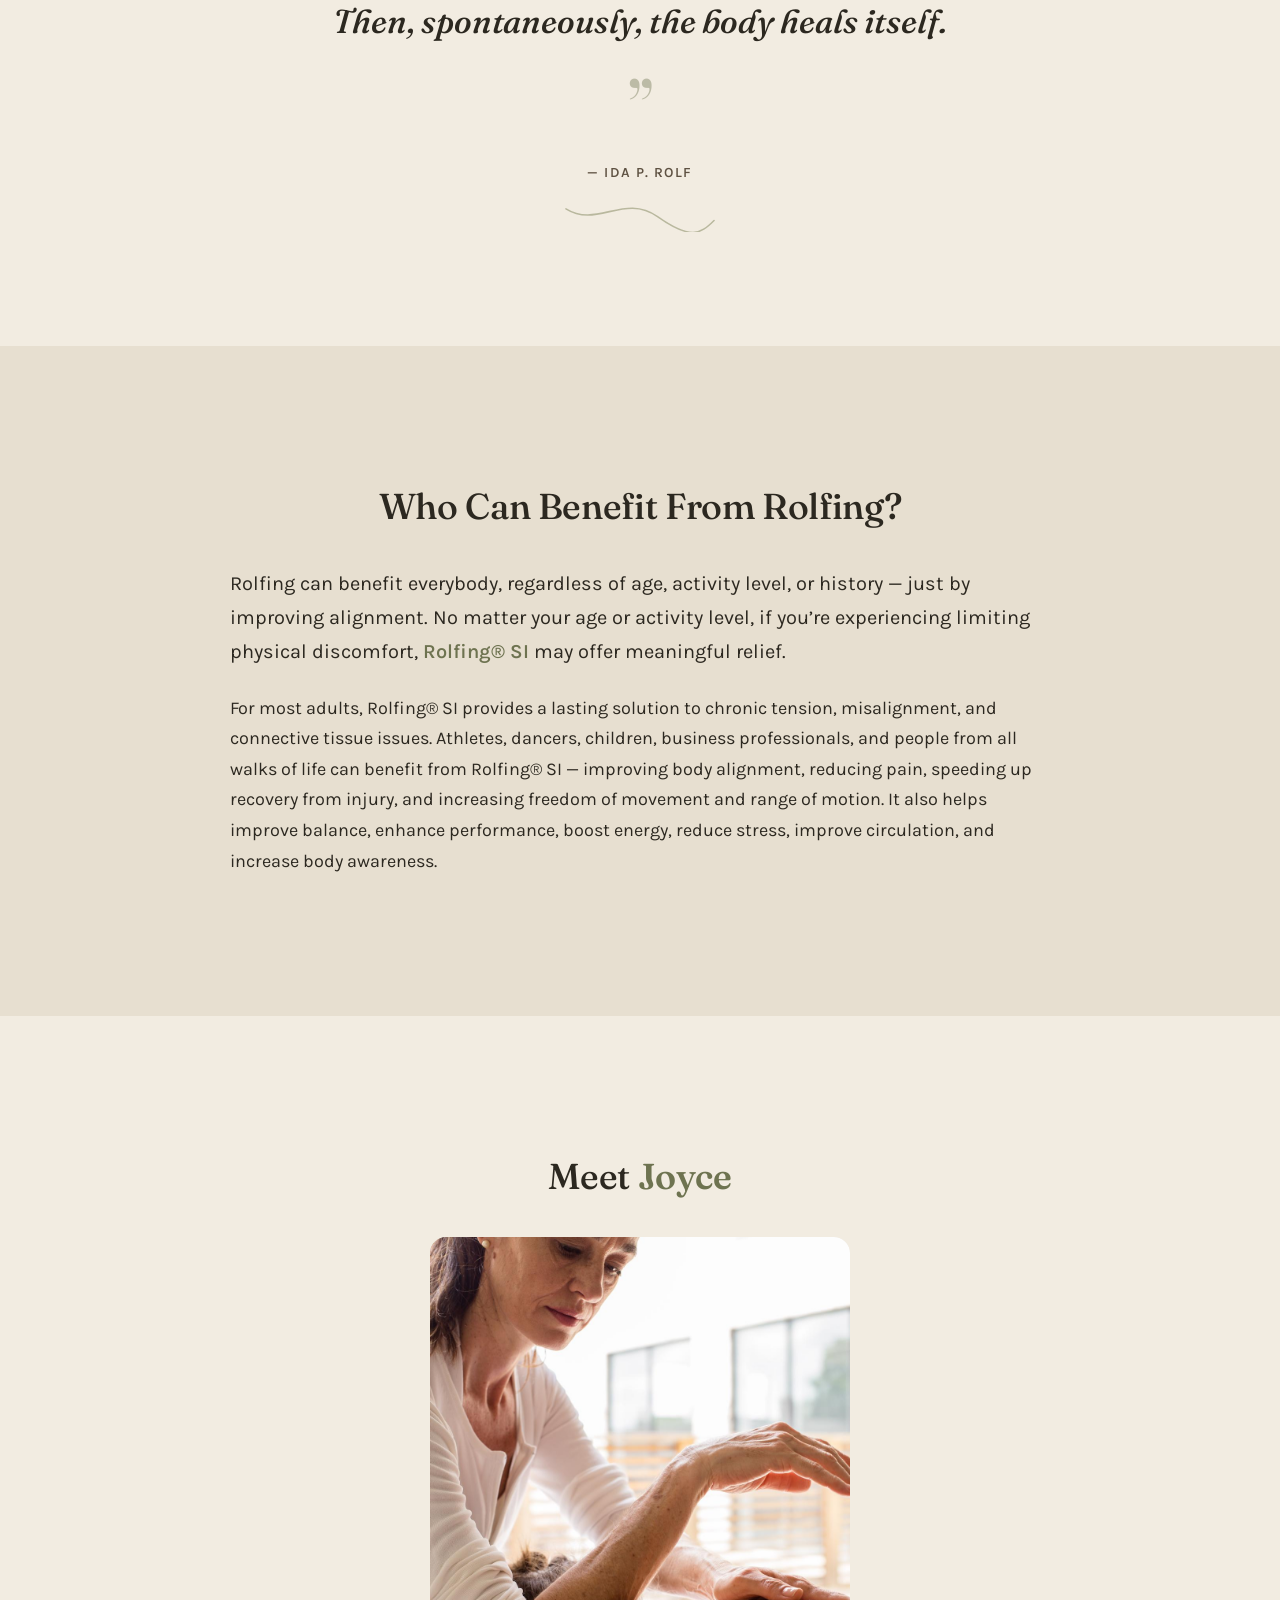
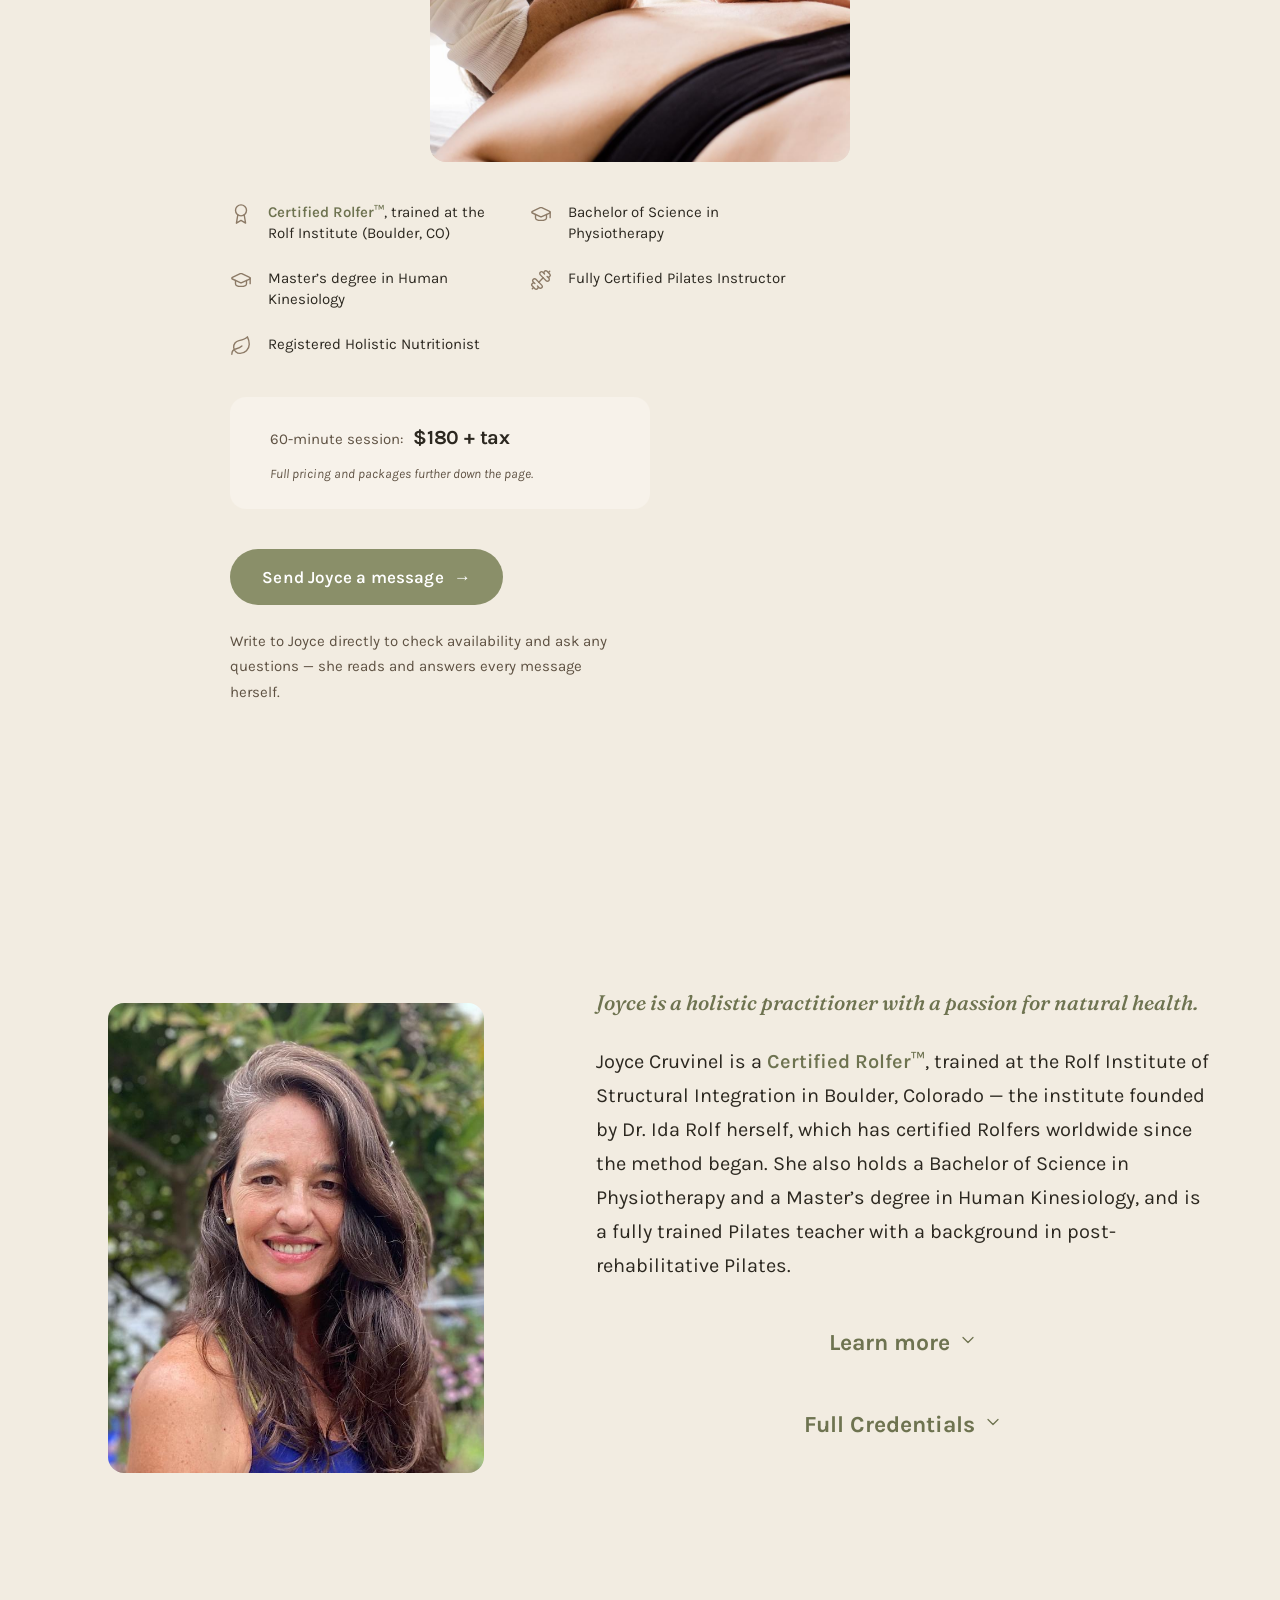
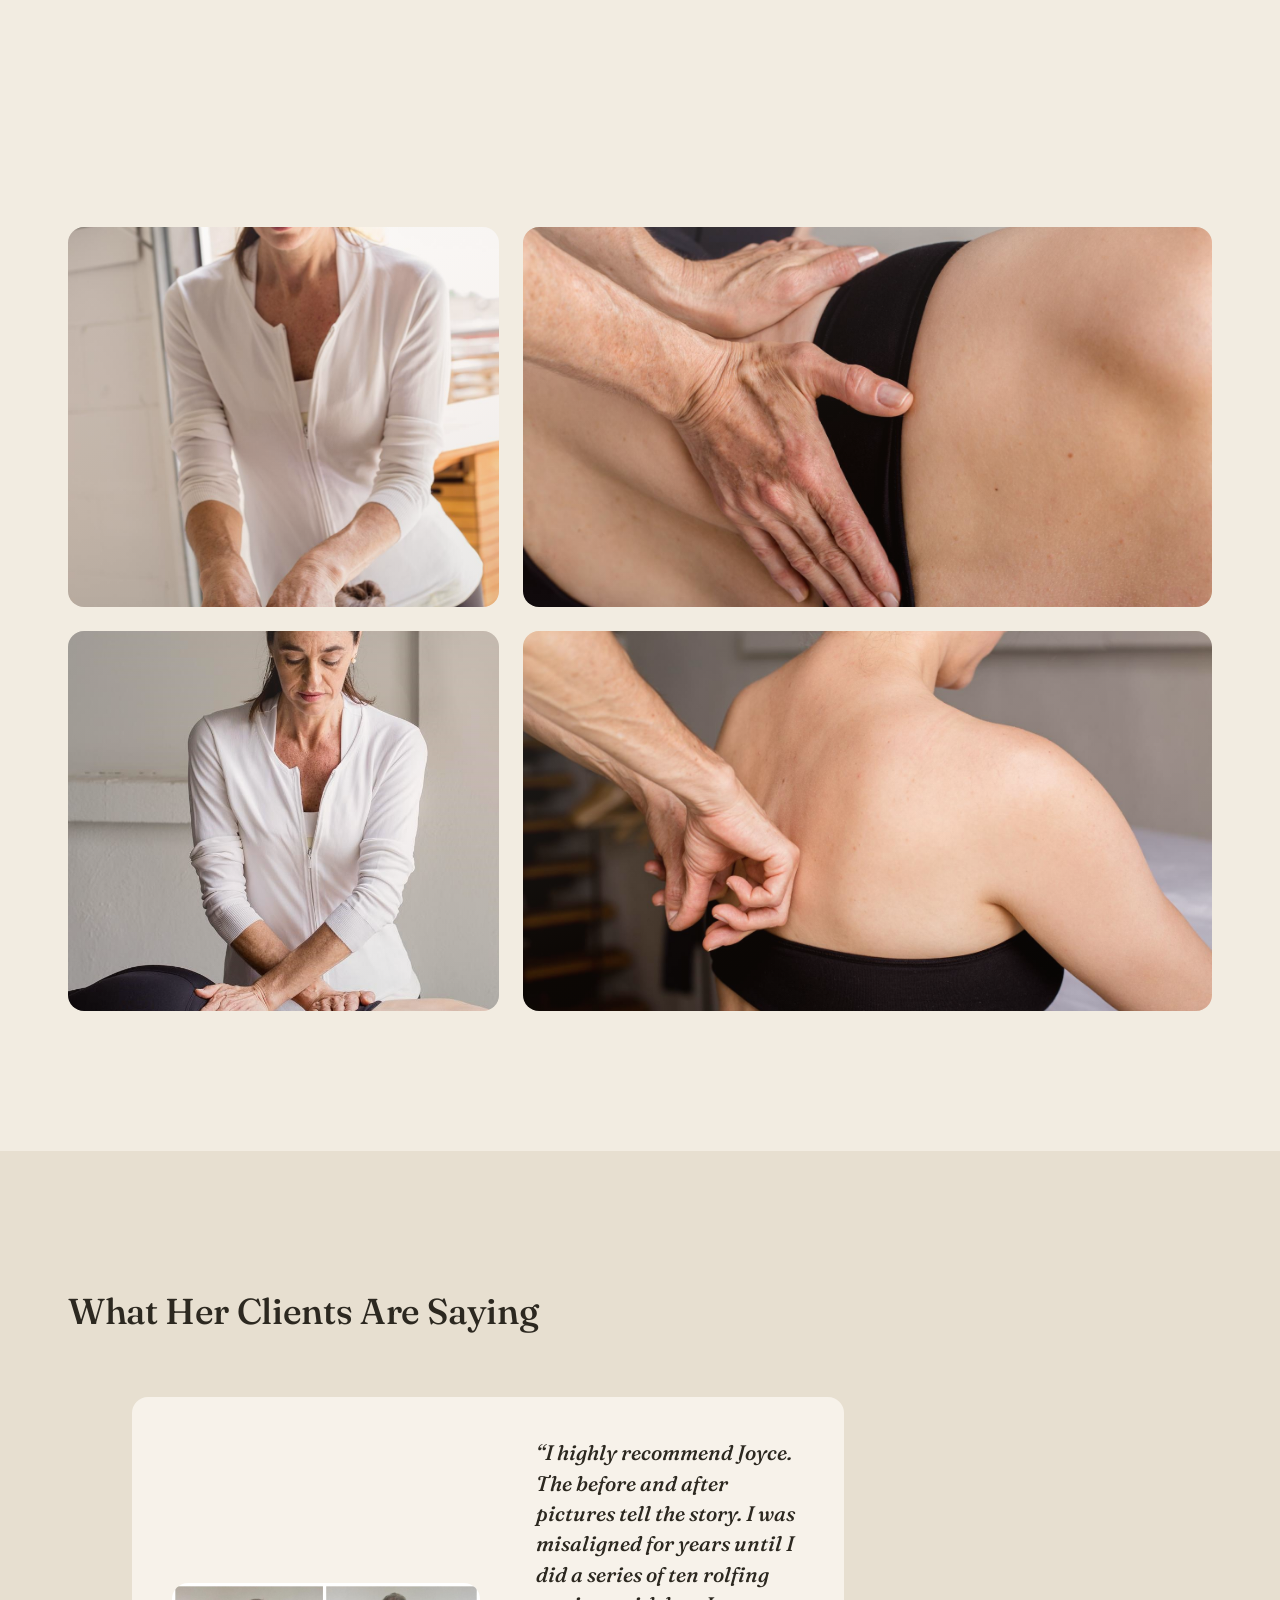
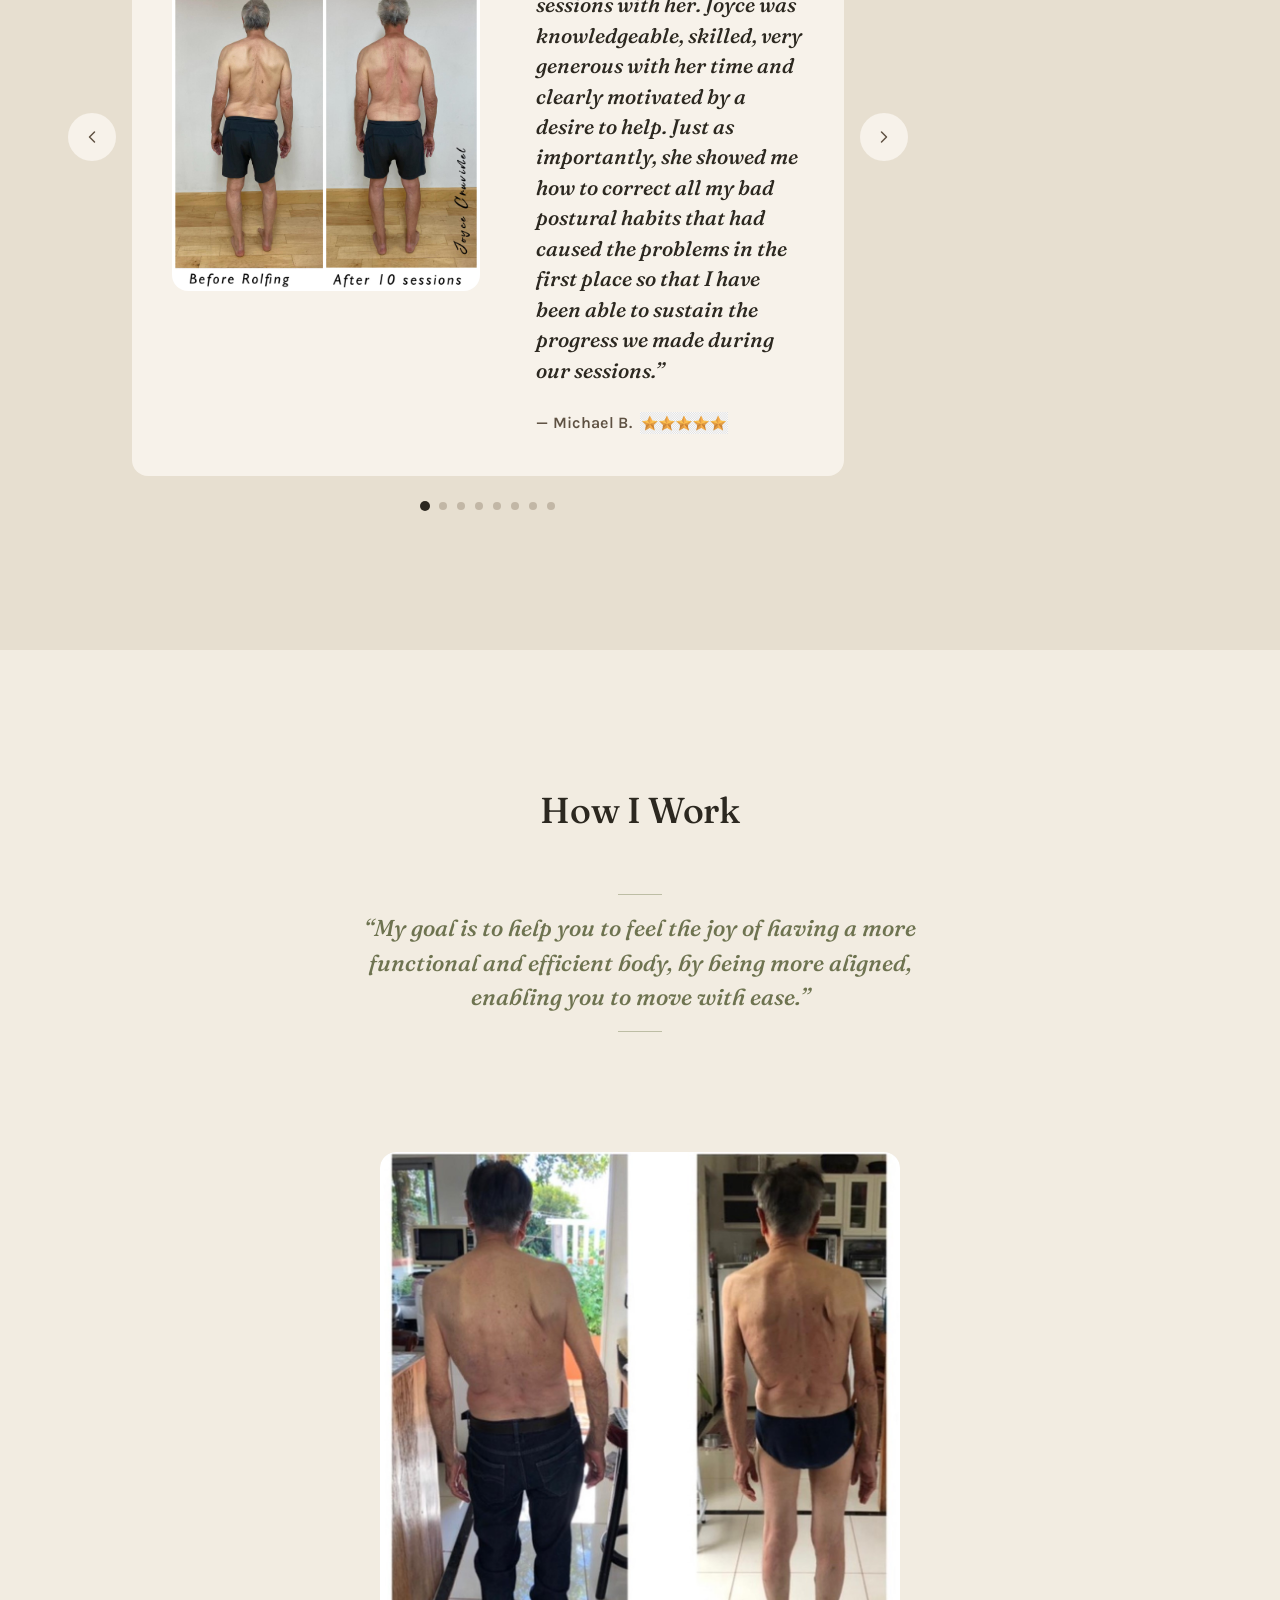
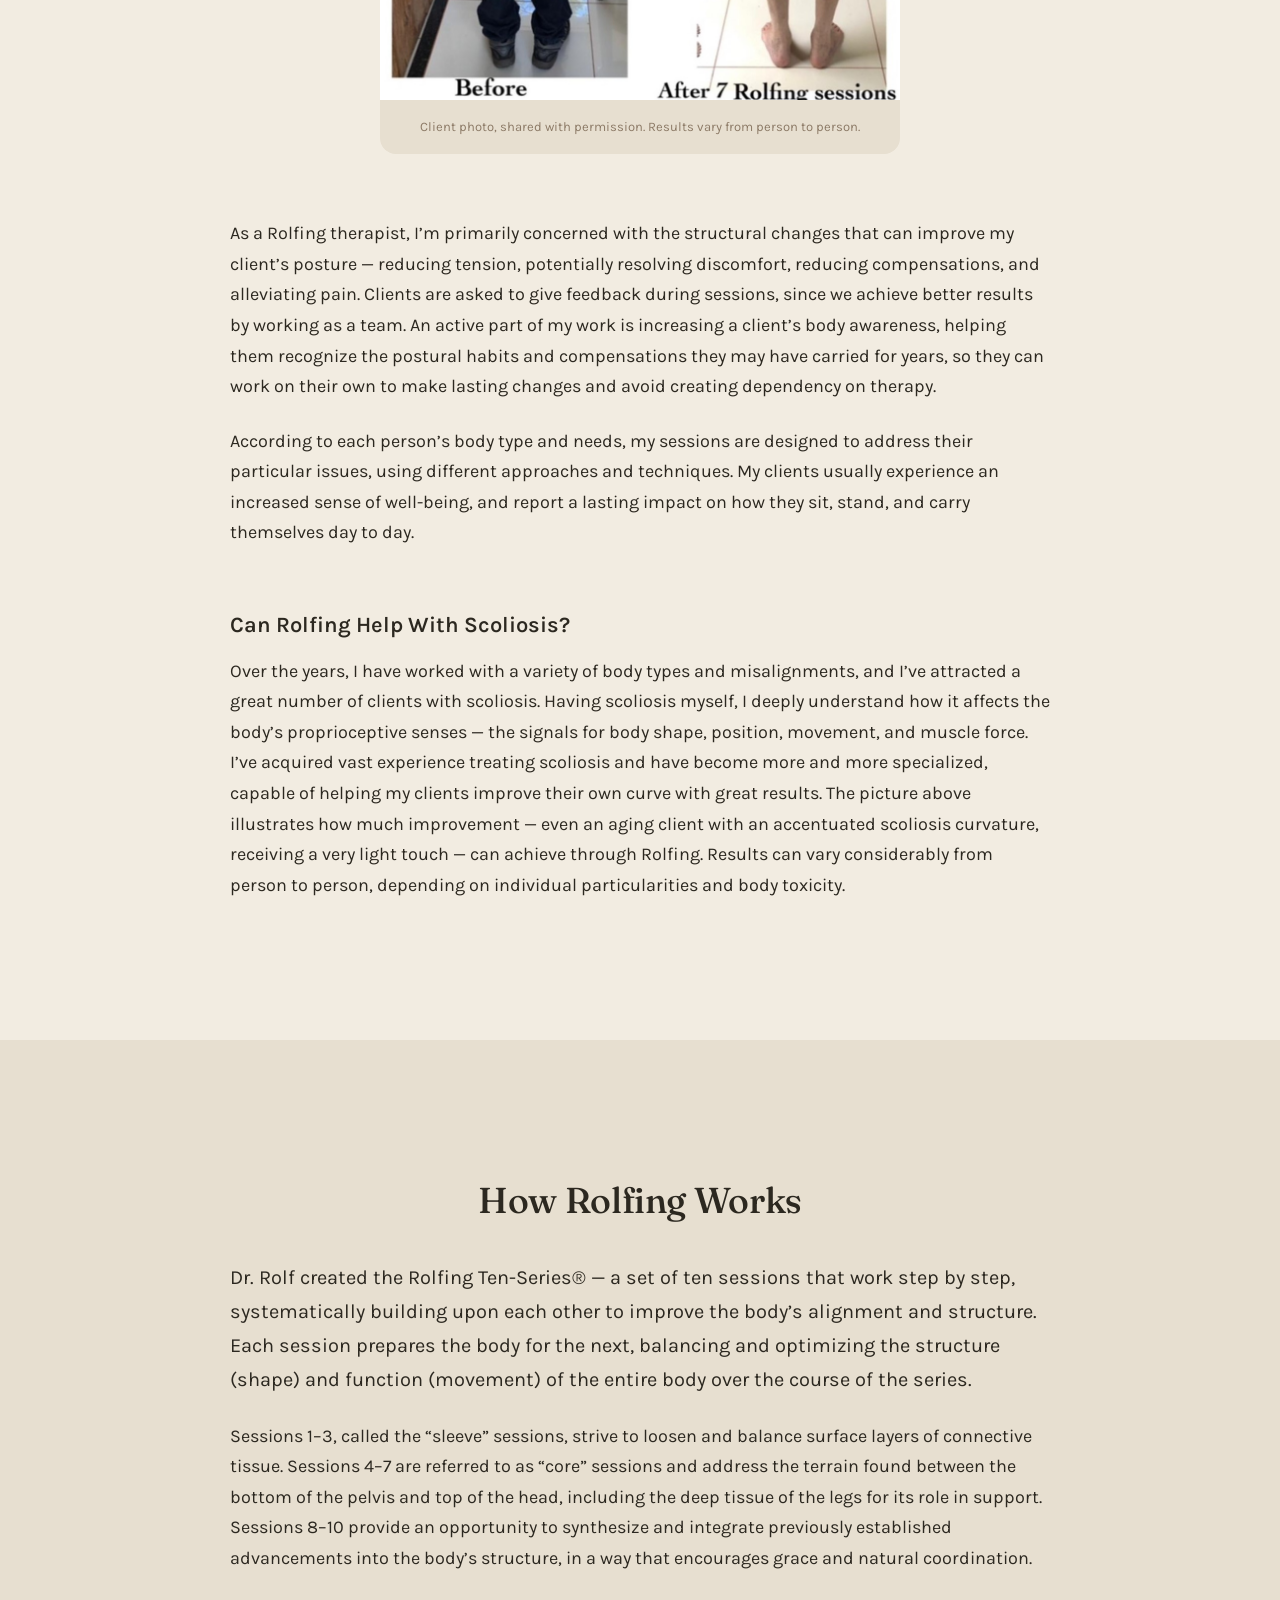
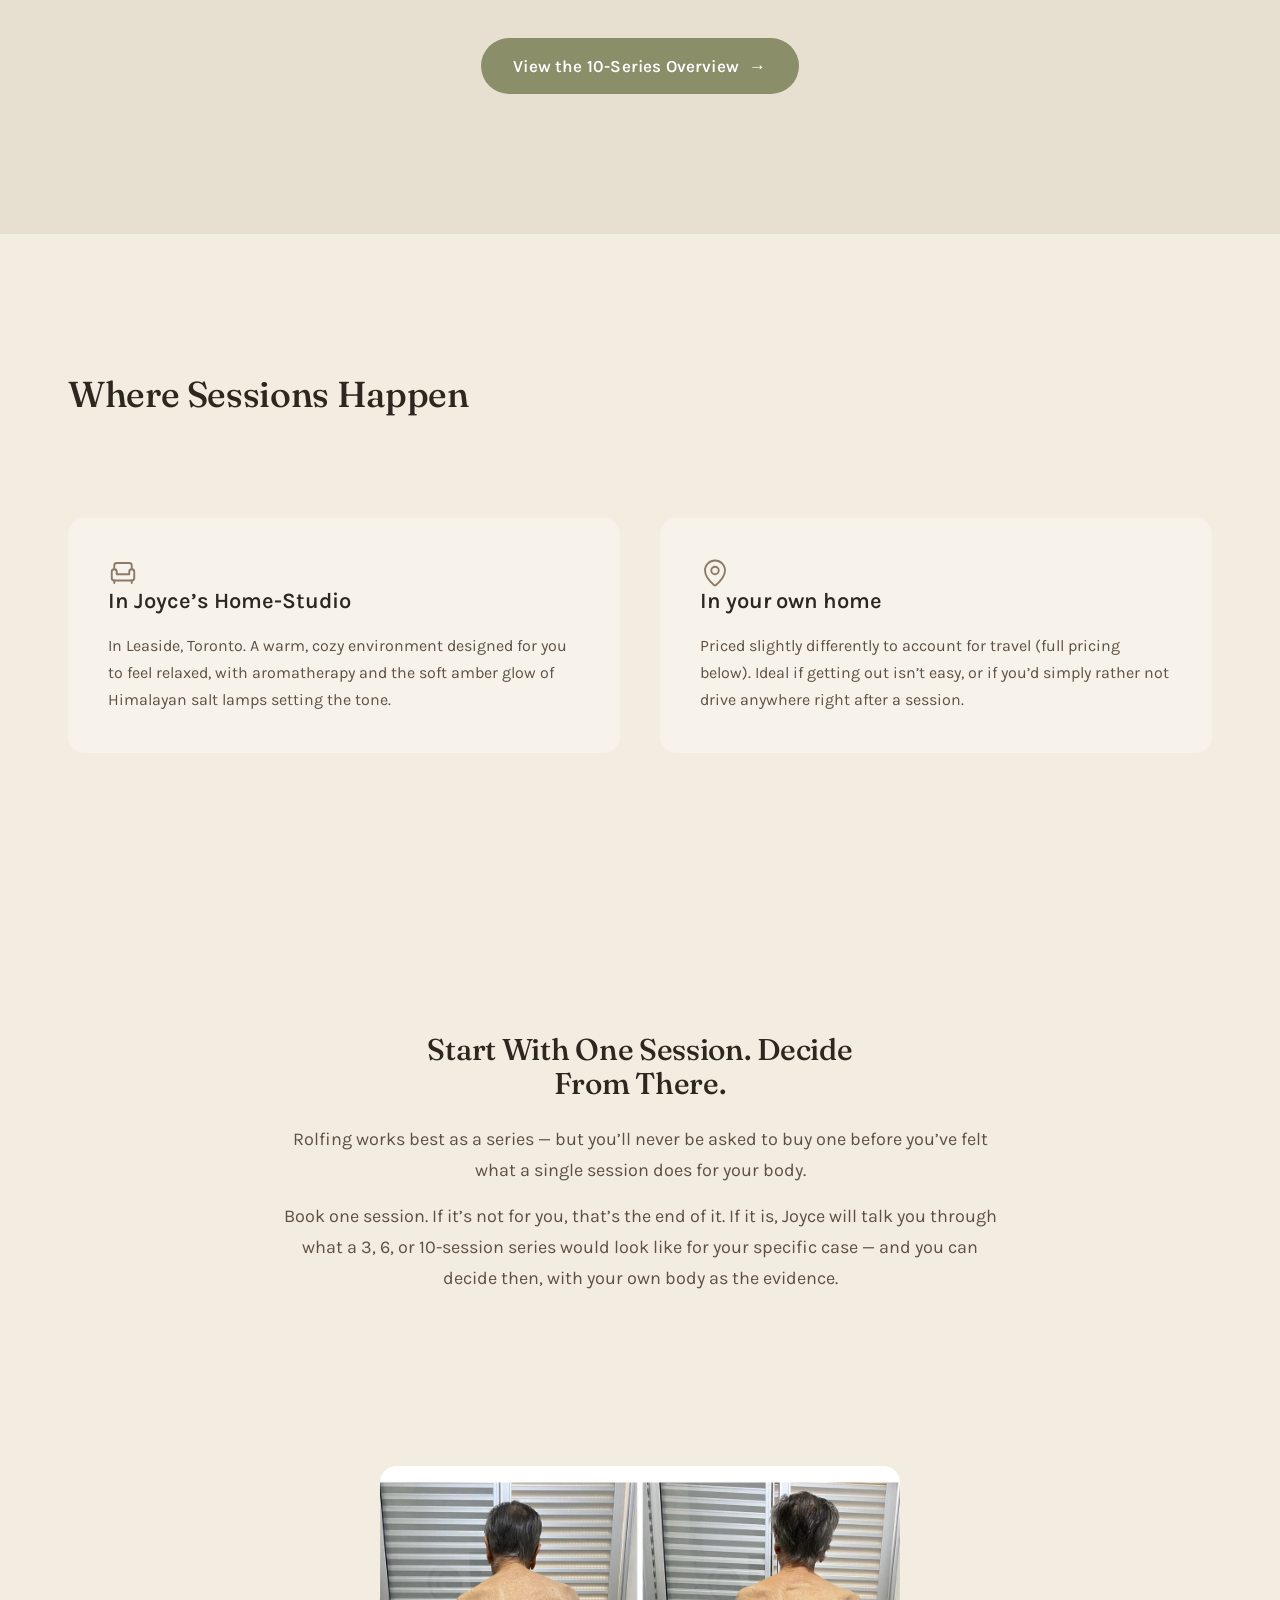
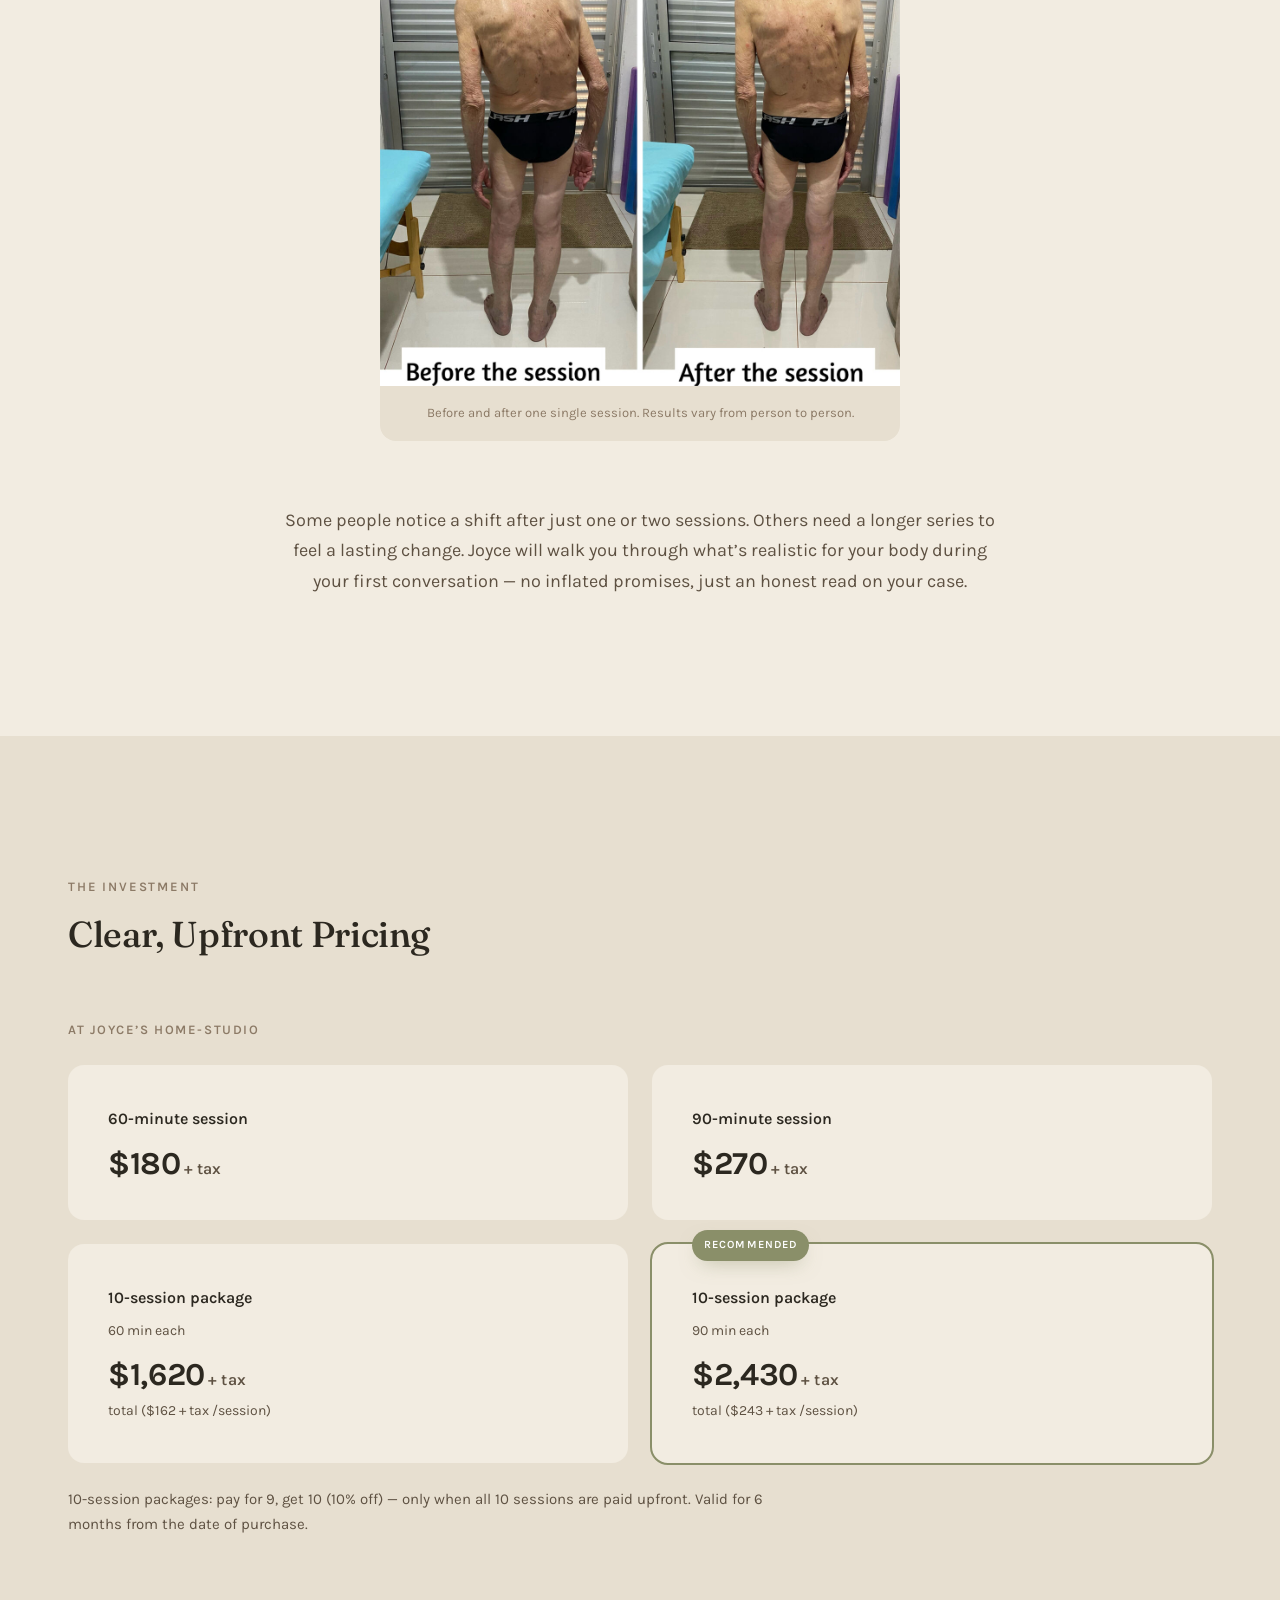
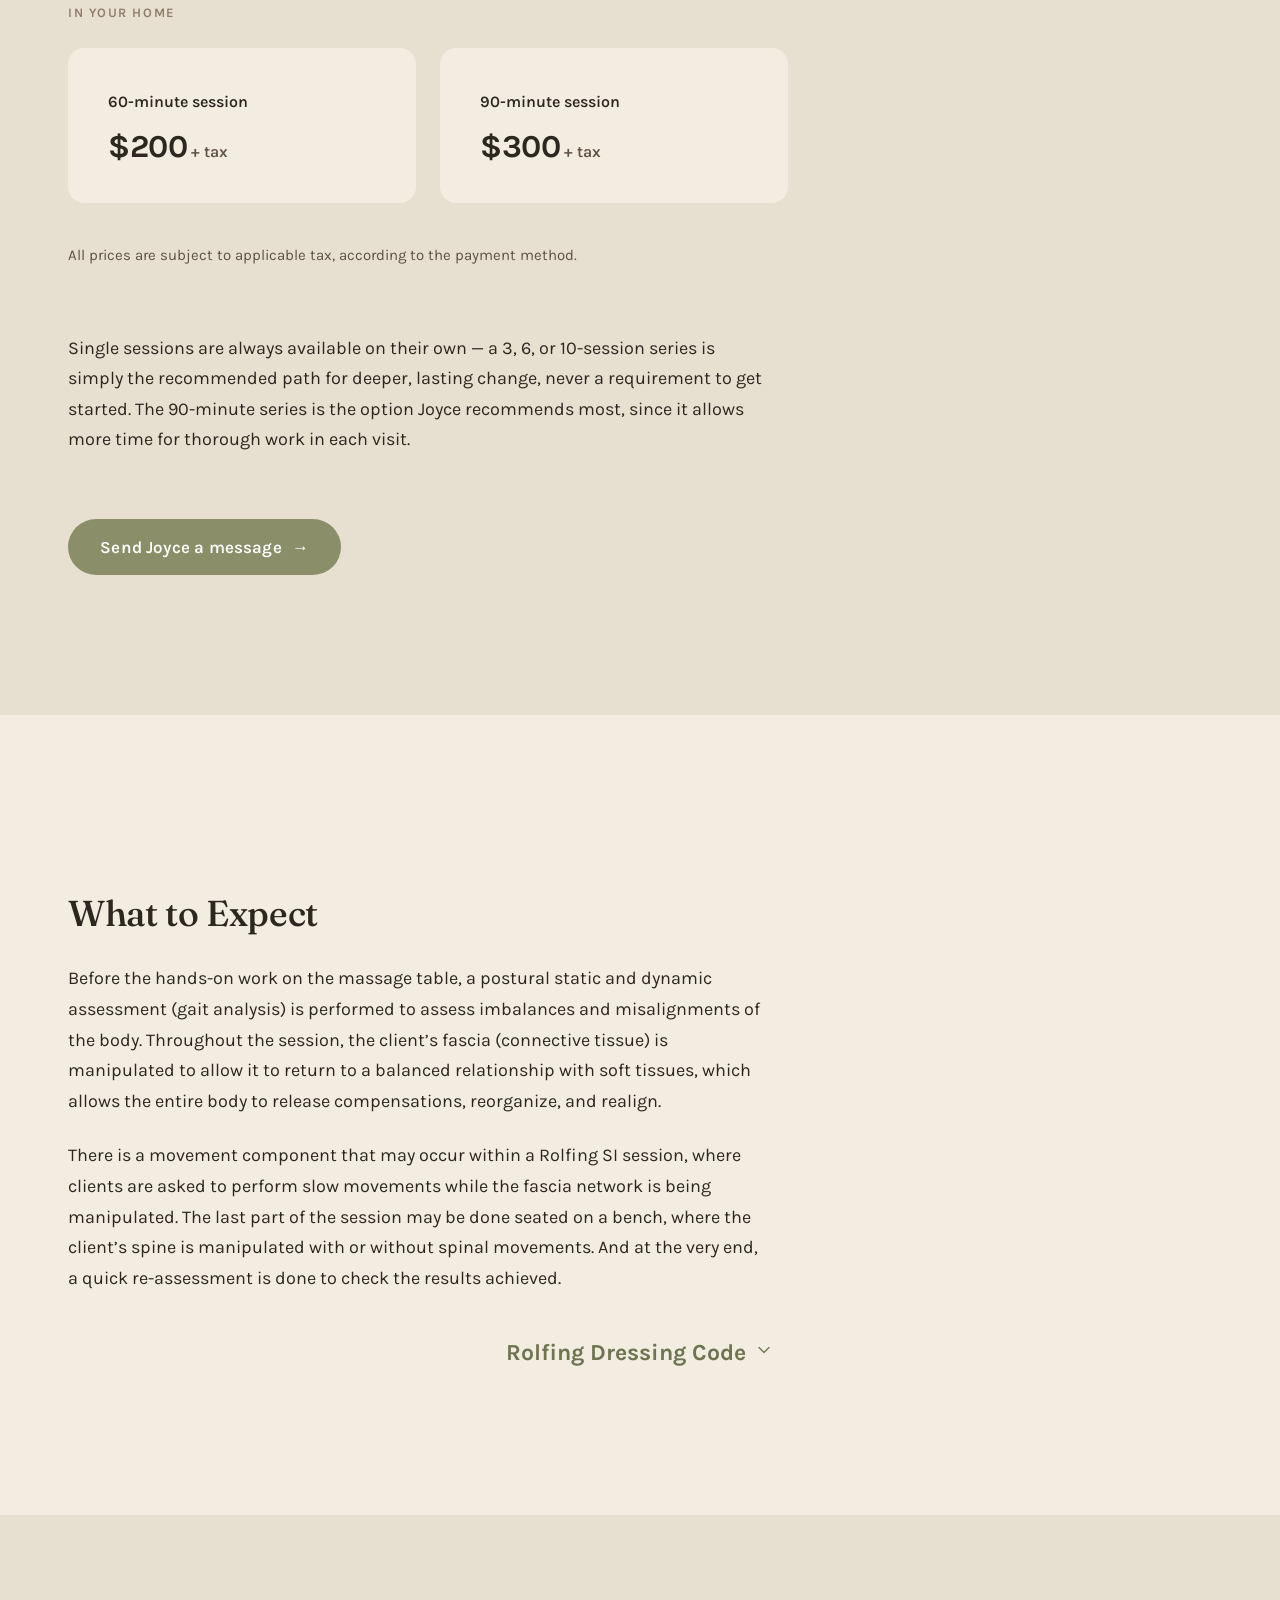
==== commit c704fb89: "Centraliza Leaside, Toronto abaixo da frase e versiona CSS/JS - A região do eyebrow fica em linha pr" ====
--- a/index.html
+++ b/index.html
@@ -26,7 +26,7 @@
   <link rel="preconnect" href="https://fonts.googleapis.com" />
   <link rel="preconnect" href="https://fonts.gstatic.com" crossorigin />
   <link href="https://fonts.googleapis.com/css2?family=Fraunces:ital,opsz,wght@0,9..144,400;0,9..144,500;0,9..144,600;1,9..144,400;1,9..144,500&family=Karla:ital,wght@0,400;0,500;0,600;1,400;1,500&display=swap" rel="stylesheet" />
-  <link rel="stylesheet" href="css/styles.css" />
+  <link rel="stylesheet" href="css/styles.css?v=20261030" />
 </head>
 <body>
   <a class="skip-link" href="#hero">Skip to content</a>
@@ -918,6 +918,6 @@
     </div>
   </footer>
 
-  <script src="js/main.js" defer></script>
+  <script src="js/main.js?v=20261030" defer></script>
 </body>
 </html>
--- a/css/styles.css
+++ b/css/styles.css
@@ -166,12 +166,10 @@
   font-size: 1.3em;
   letter-spacing: 0.1em;
 }
-/* Onde a linha não cabe inteira, a região desce para uma linha própria,
-   centrada, sem o "·" pendurado no fim da primeira. */
-@media (max-width: 900px) {
-  .eyebrow__sep { display: none; }
-  .eyebrow__place { display: block; margin-top: 4px; }
-}
+/* A região fica numa linha própria, centrada, abaixo da modalidade, em
+   qualquer largura (sem o "·" separador). */
+.eyebrow__sep { display: none; }
+.eyebrow__place { display: block; margin-top: 4px; }
 
 .section-title {
   font-size: clamp(26px, 4.4vw, 36px);
@@ -347,7 +345,7 @@
   line-height: 1;
   letter-spacing: 0.2em;
   text-transform: uppercase;
-  color: var(--header-fg);
+  color: var(--color-mist);
   white-space: nowrap;
 }
 @media (max-width: 900px) {
